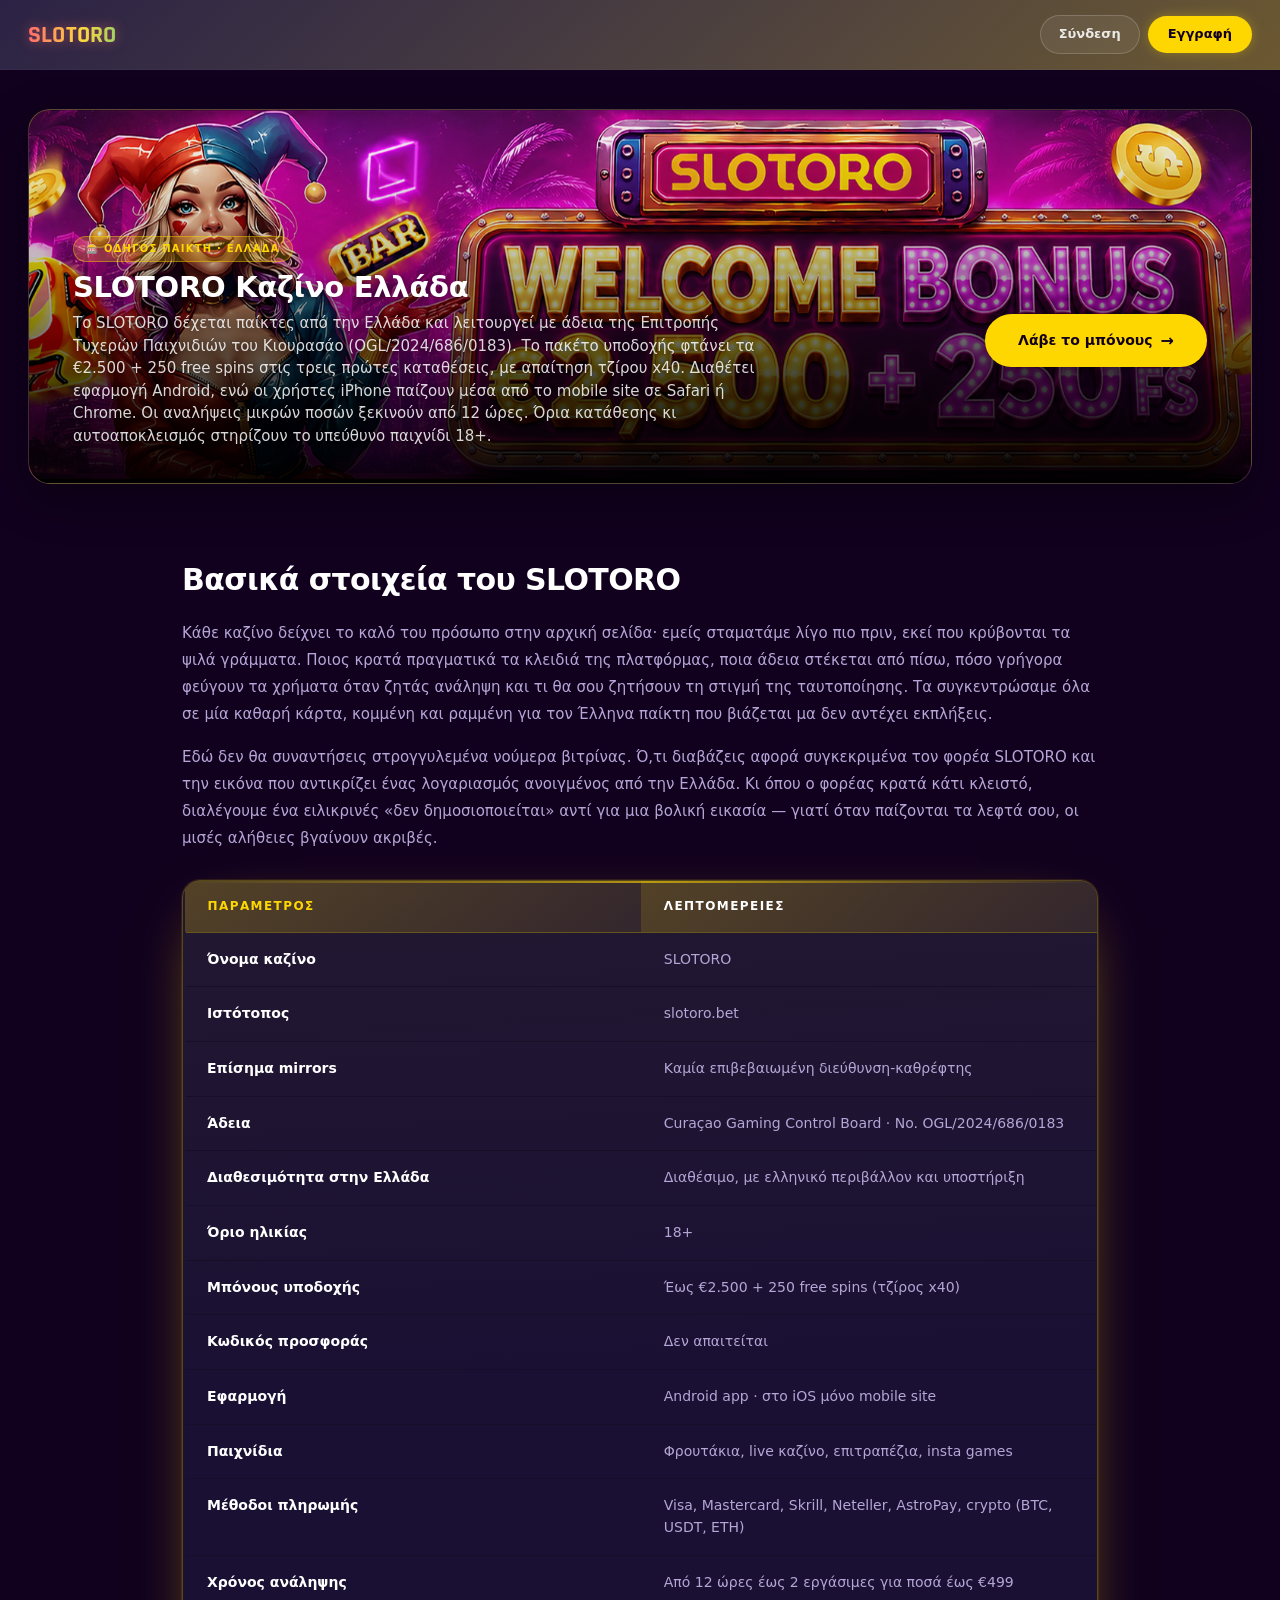
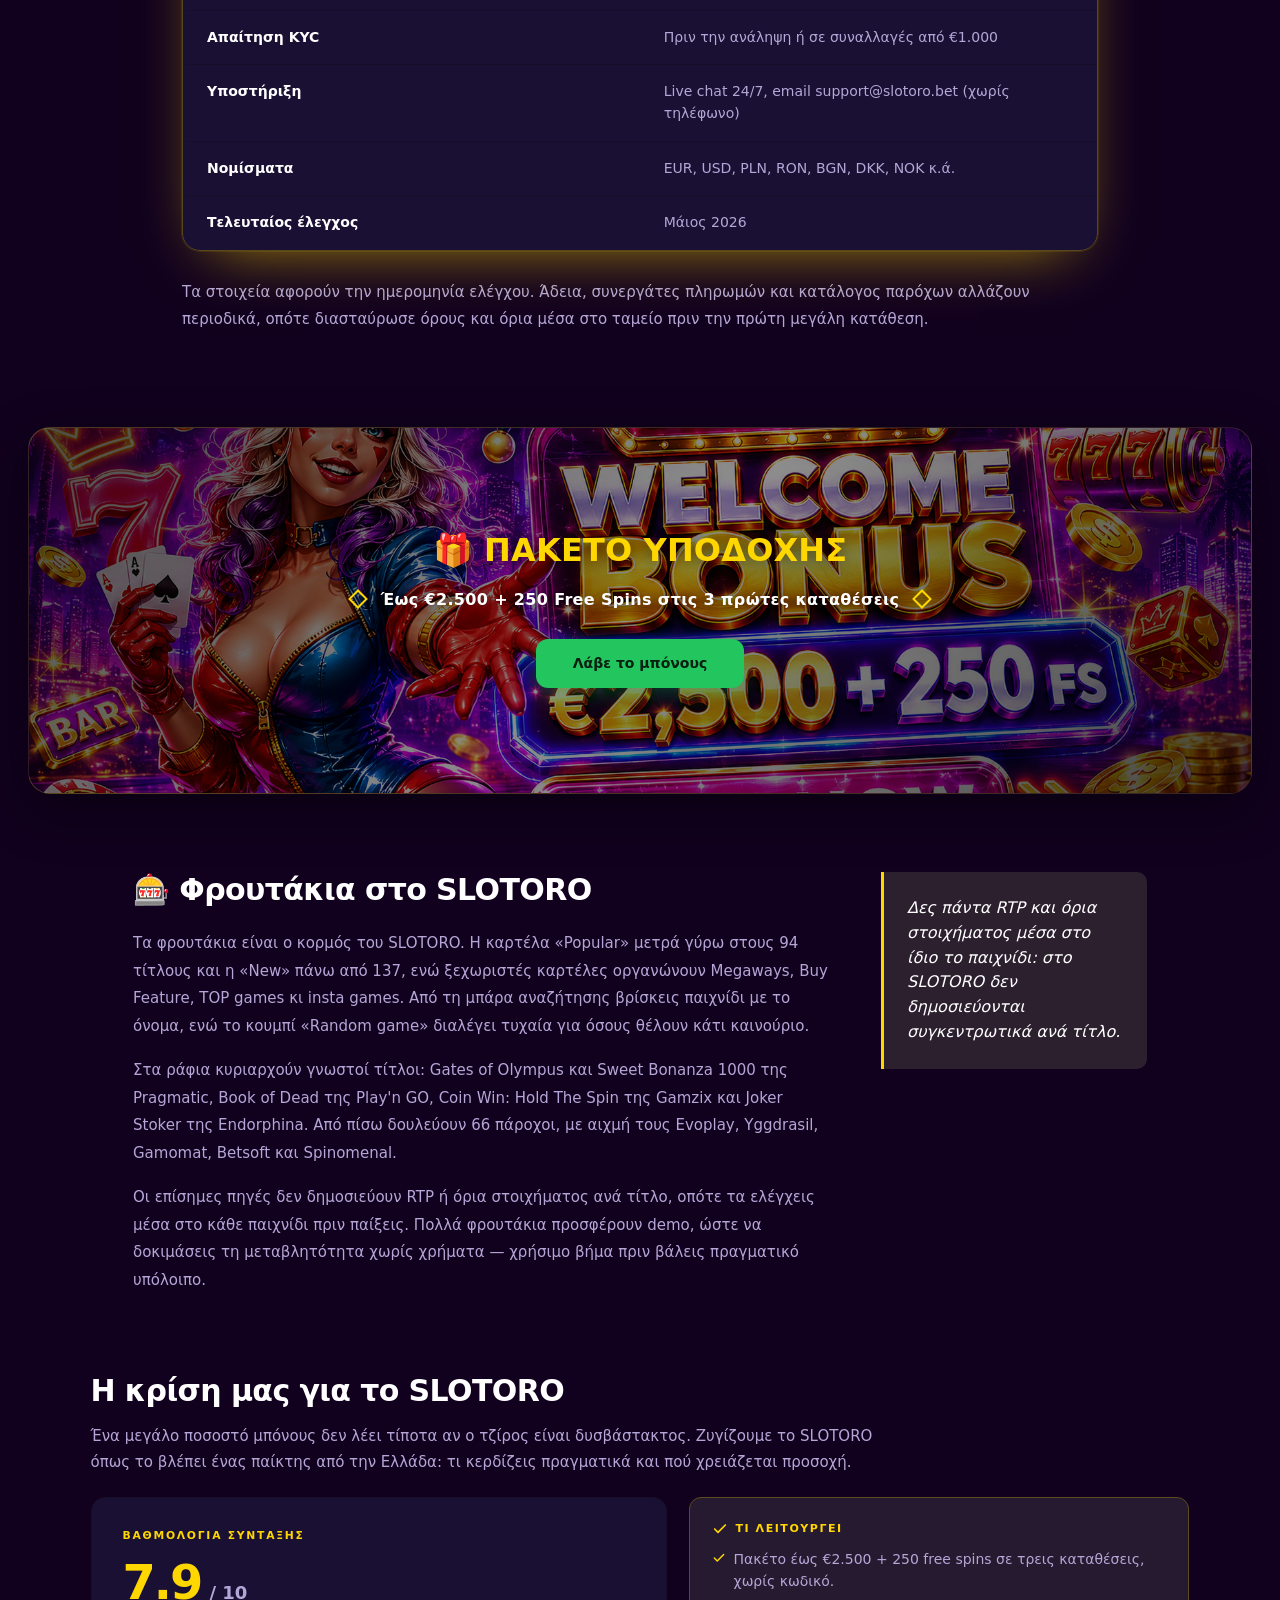
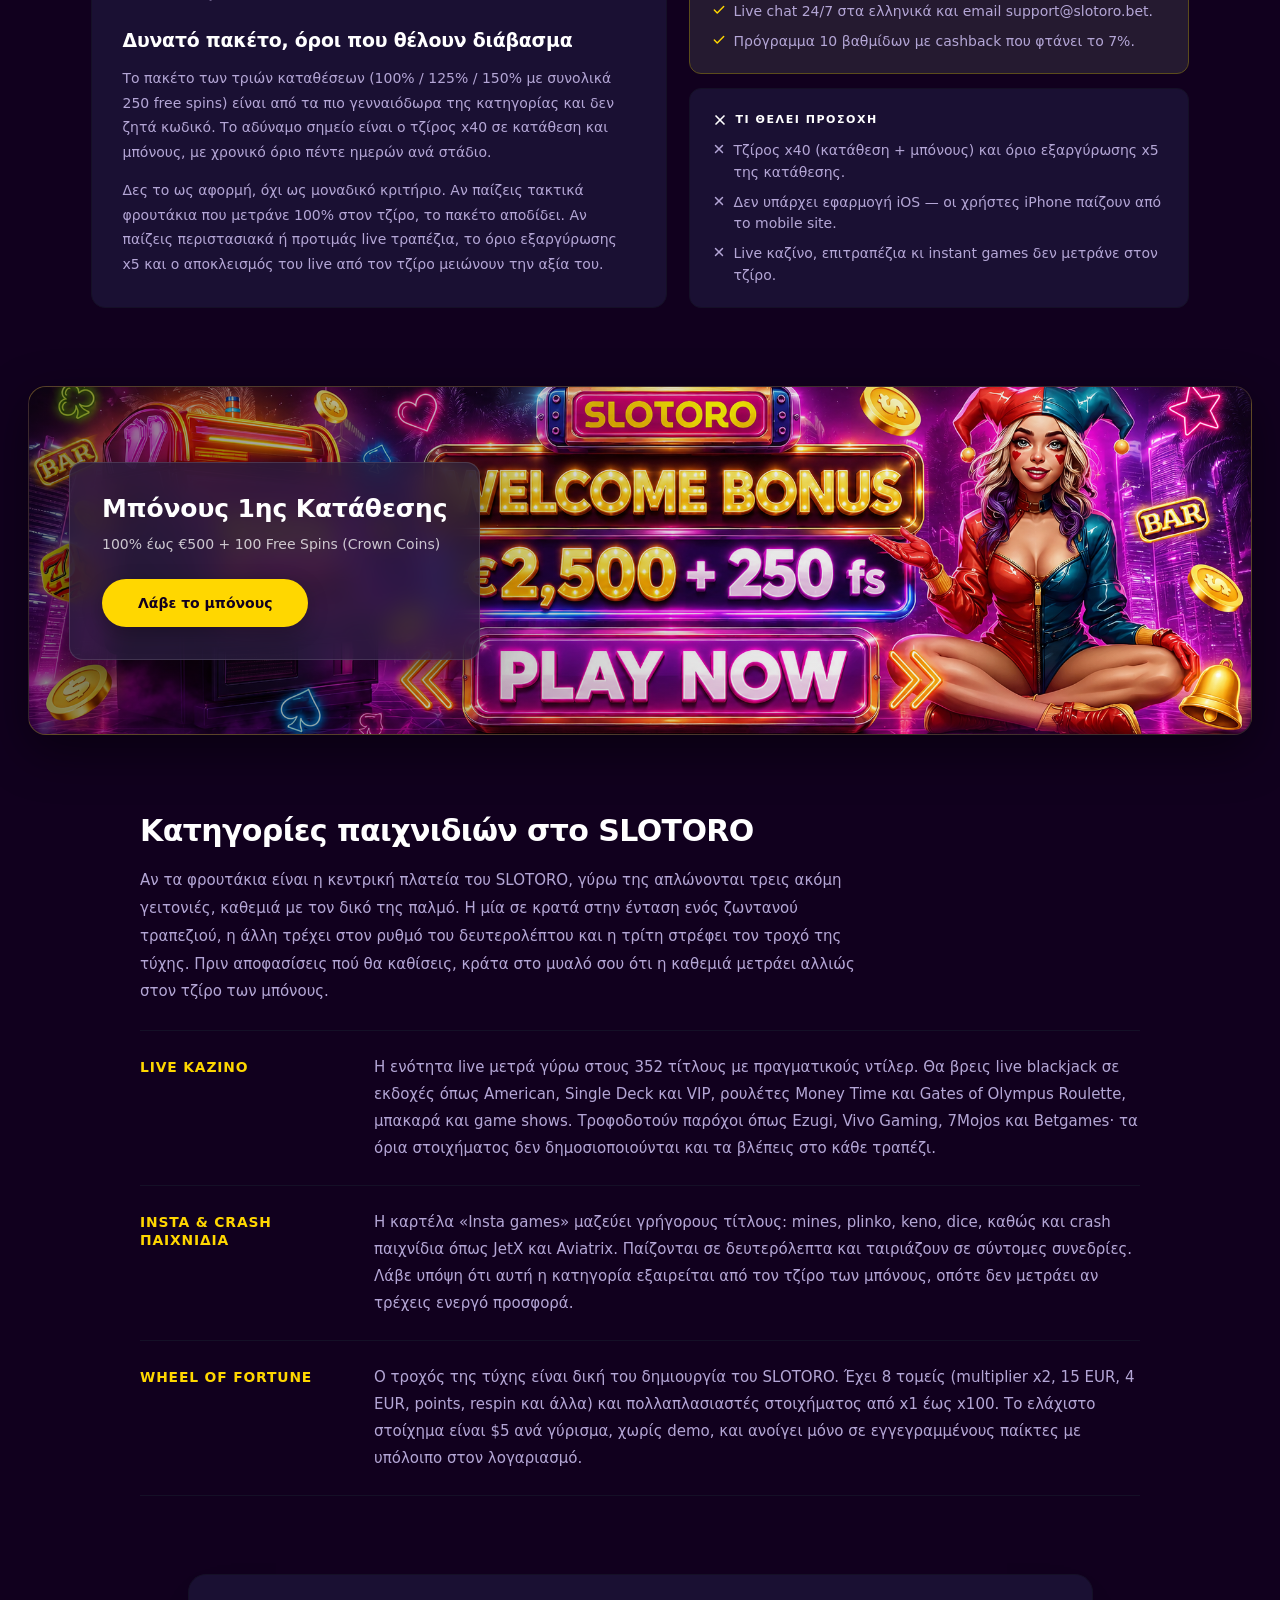
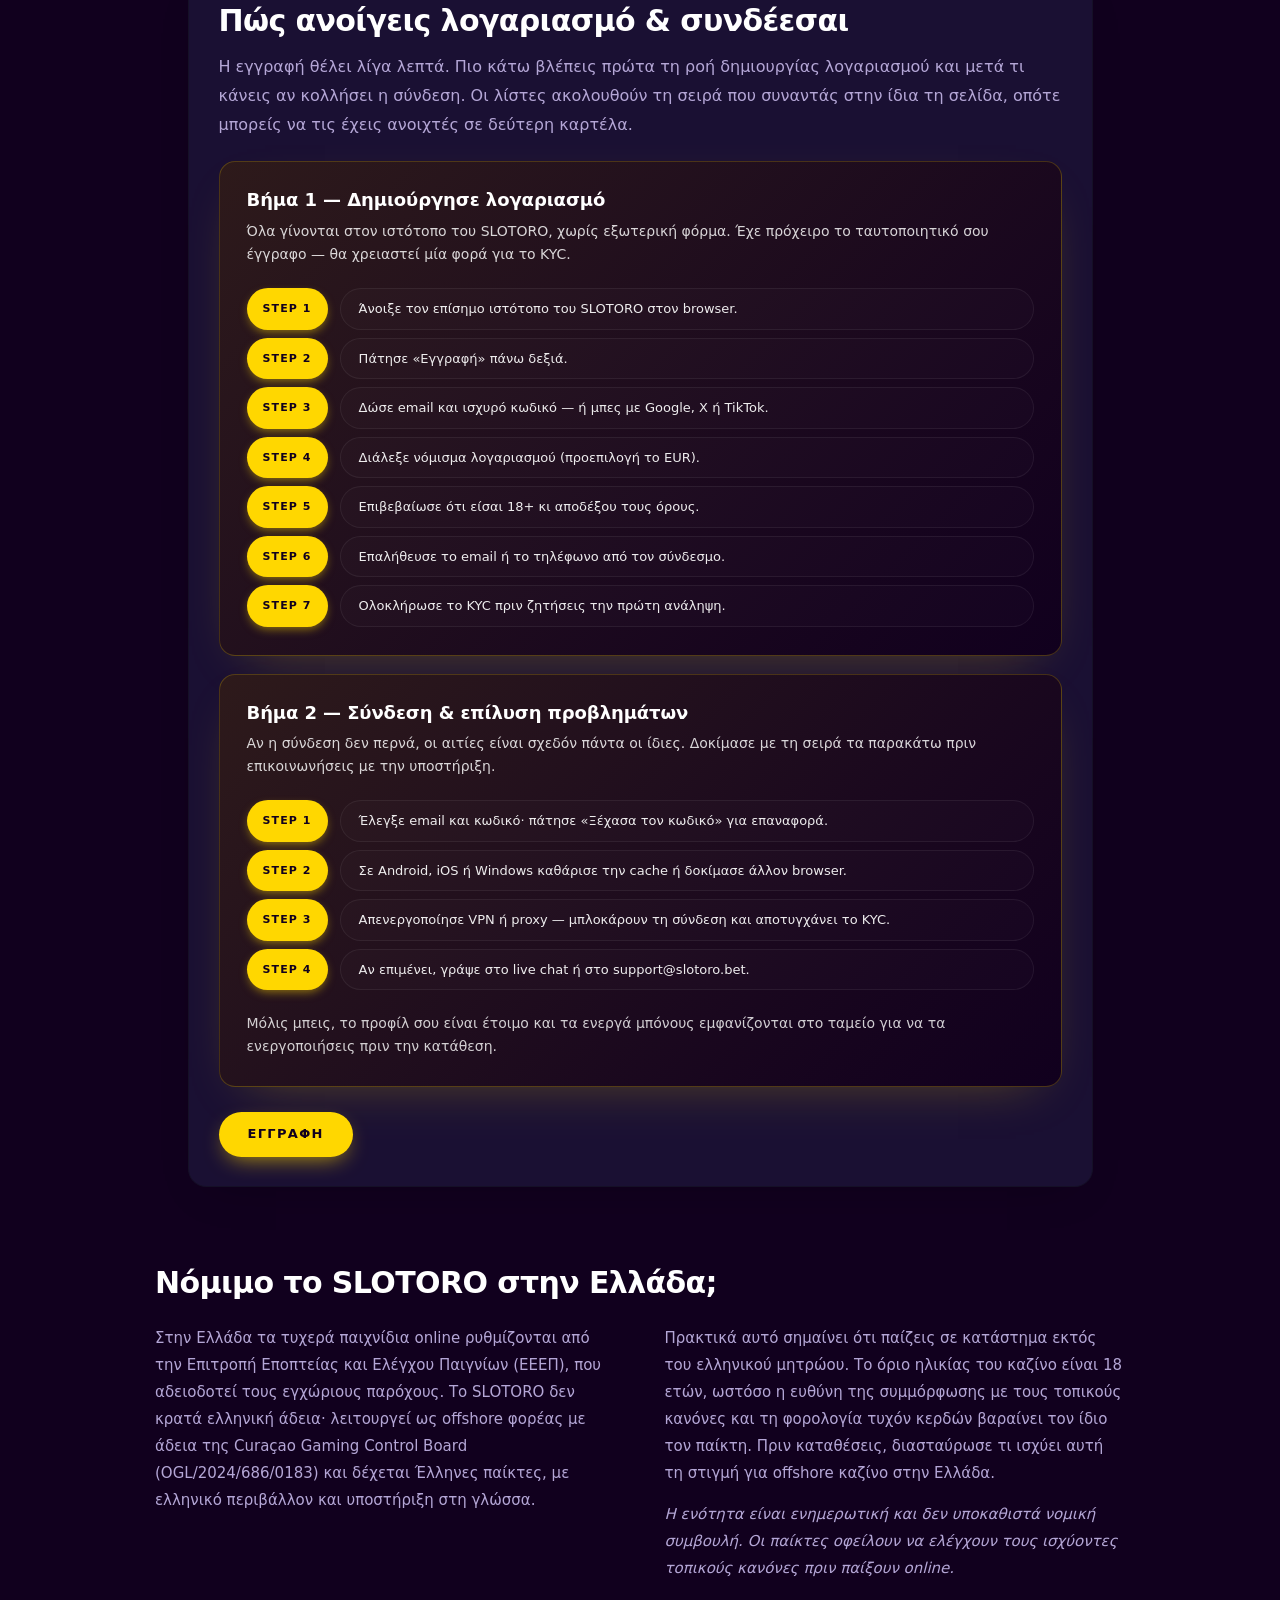
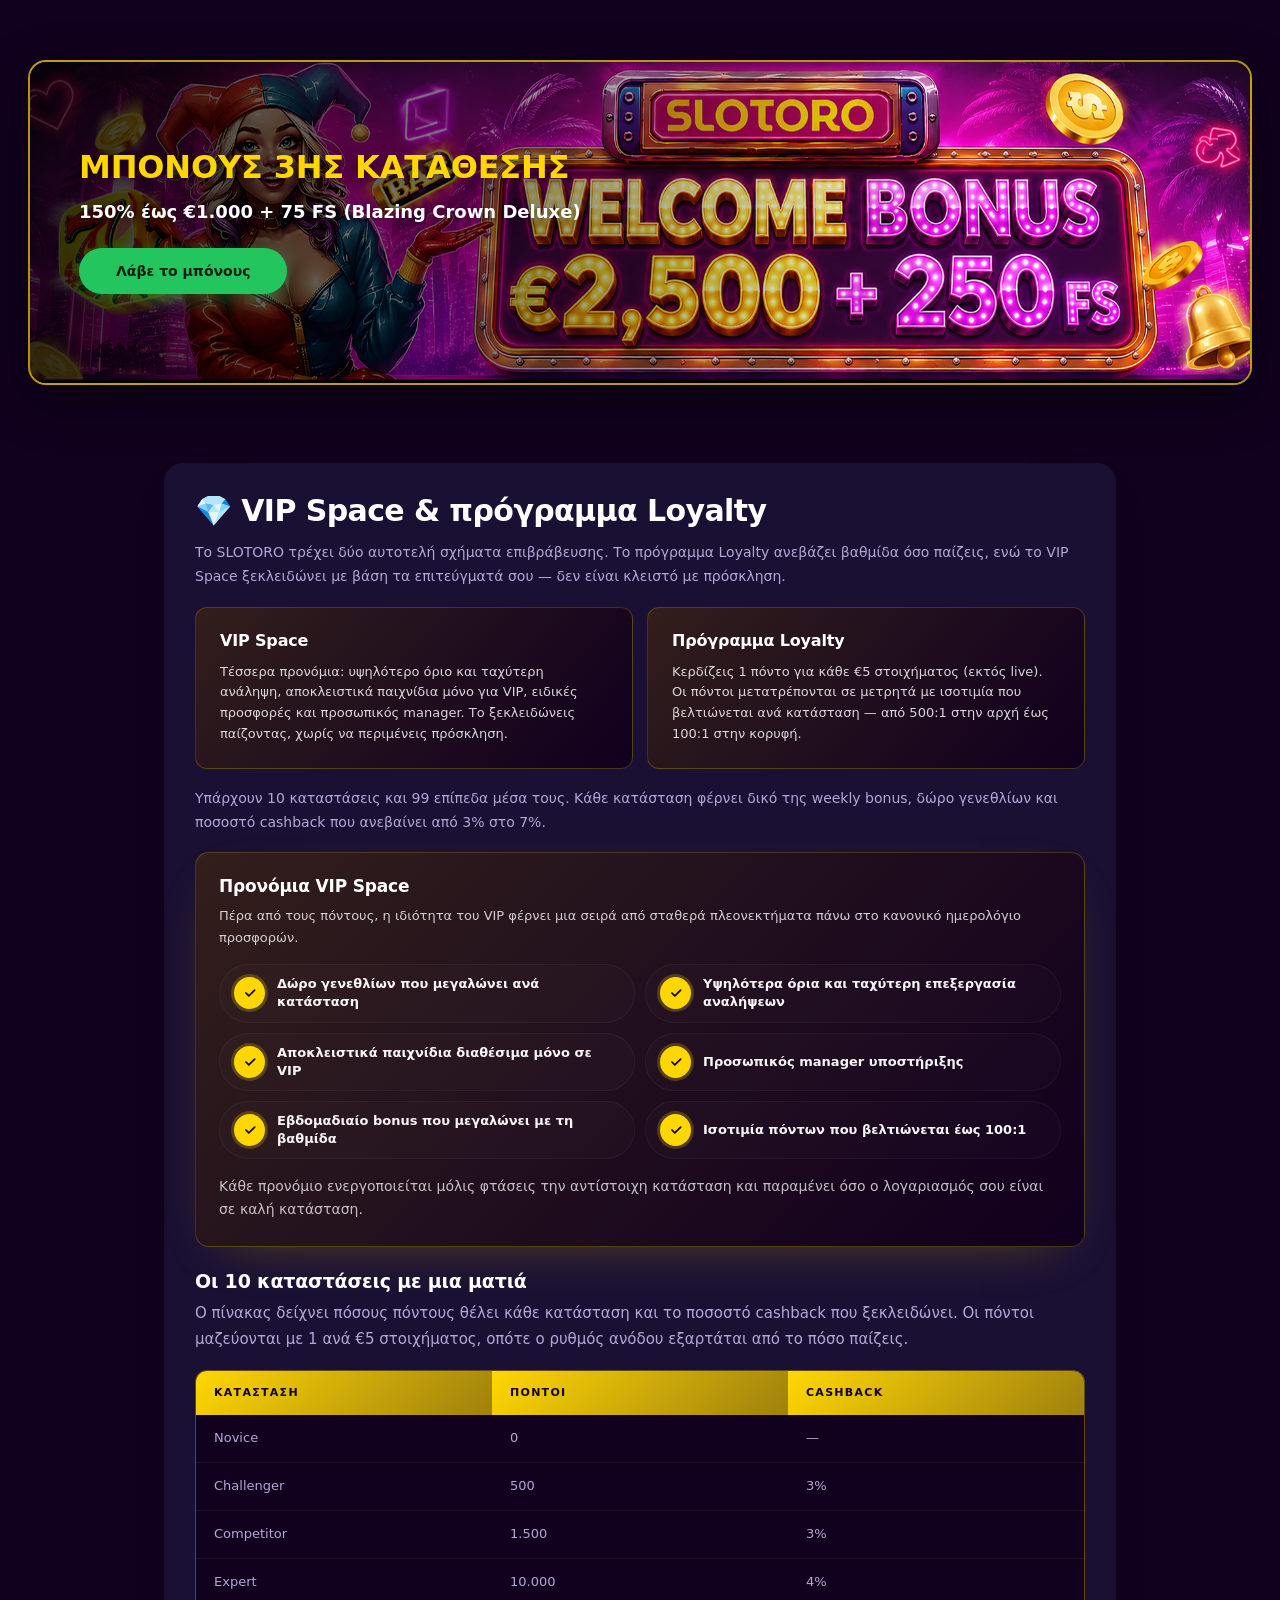
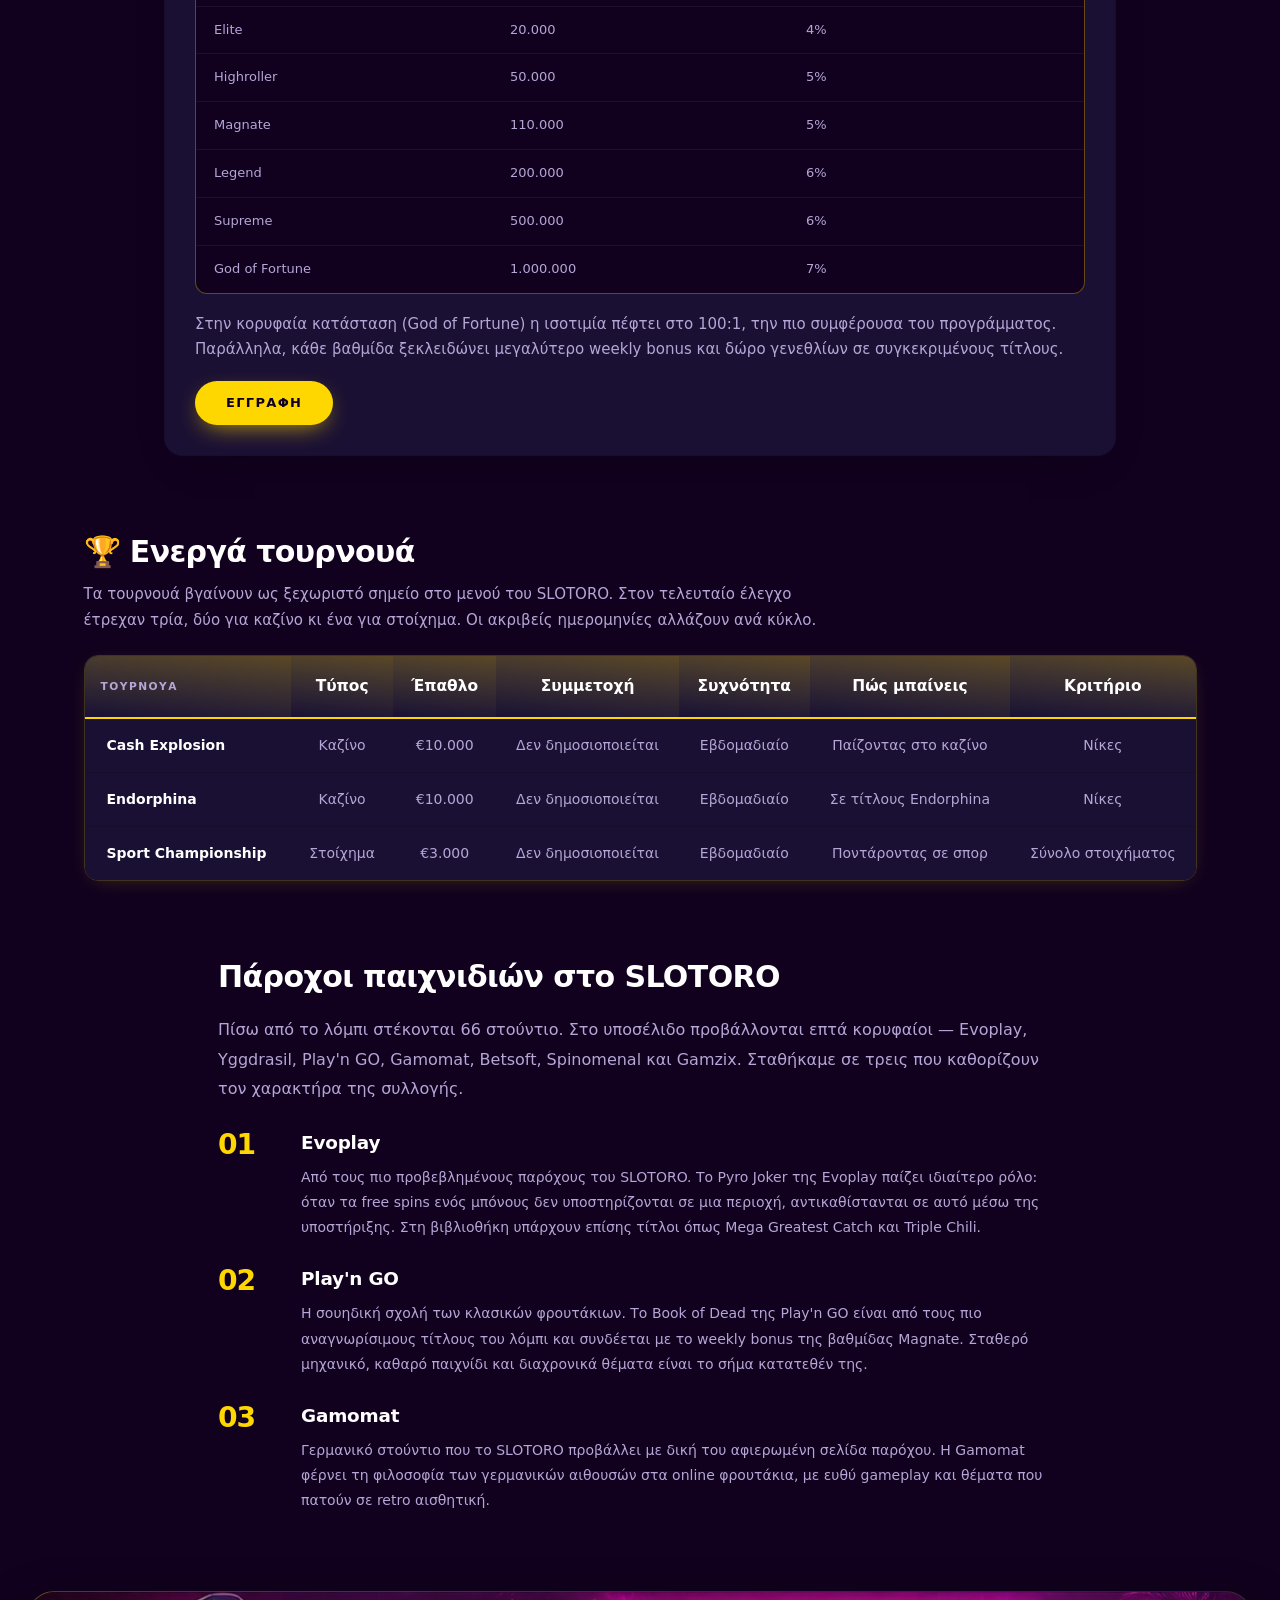
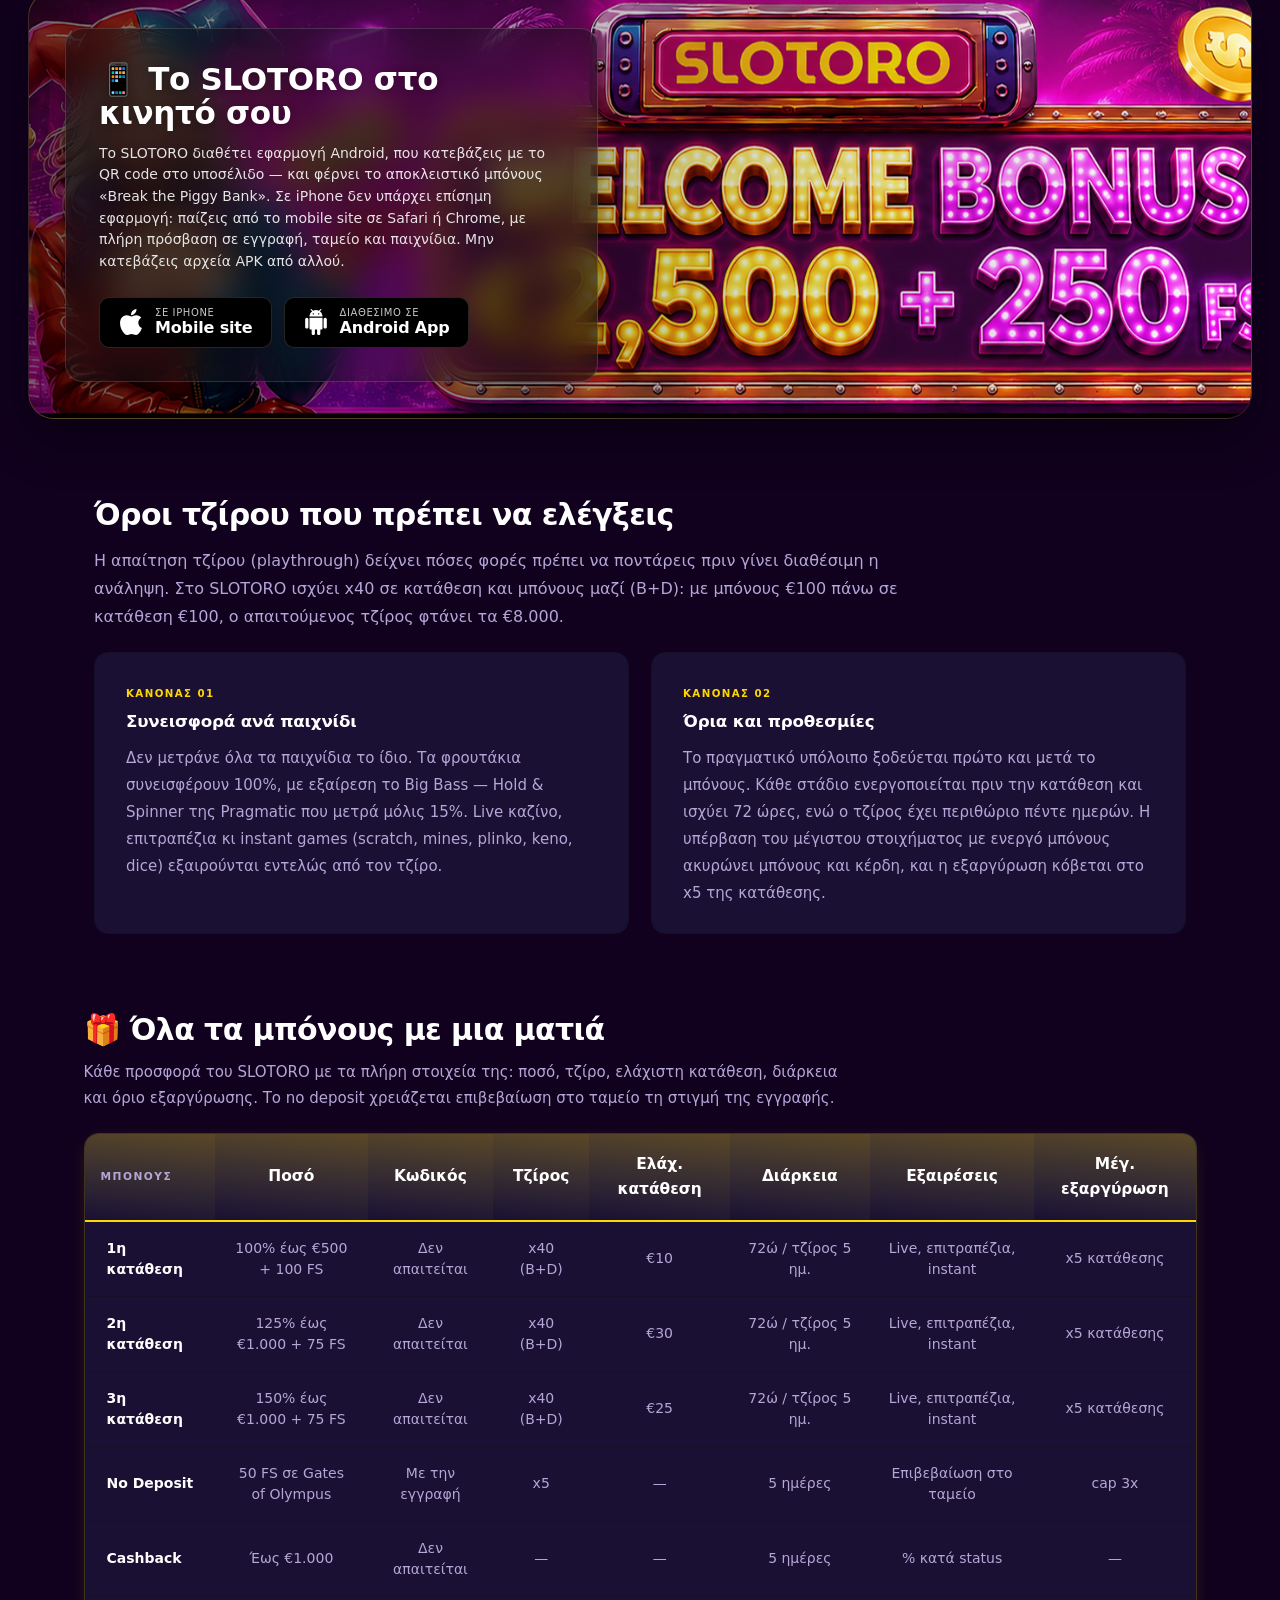
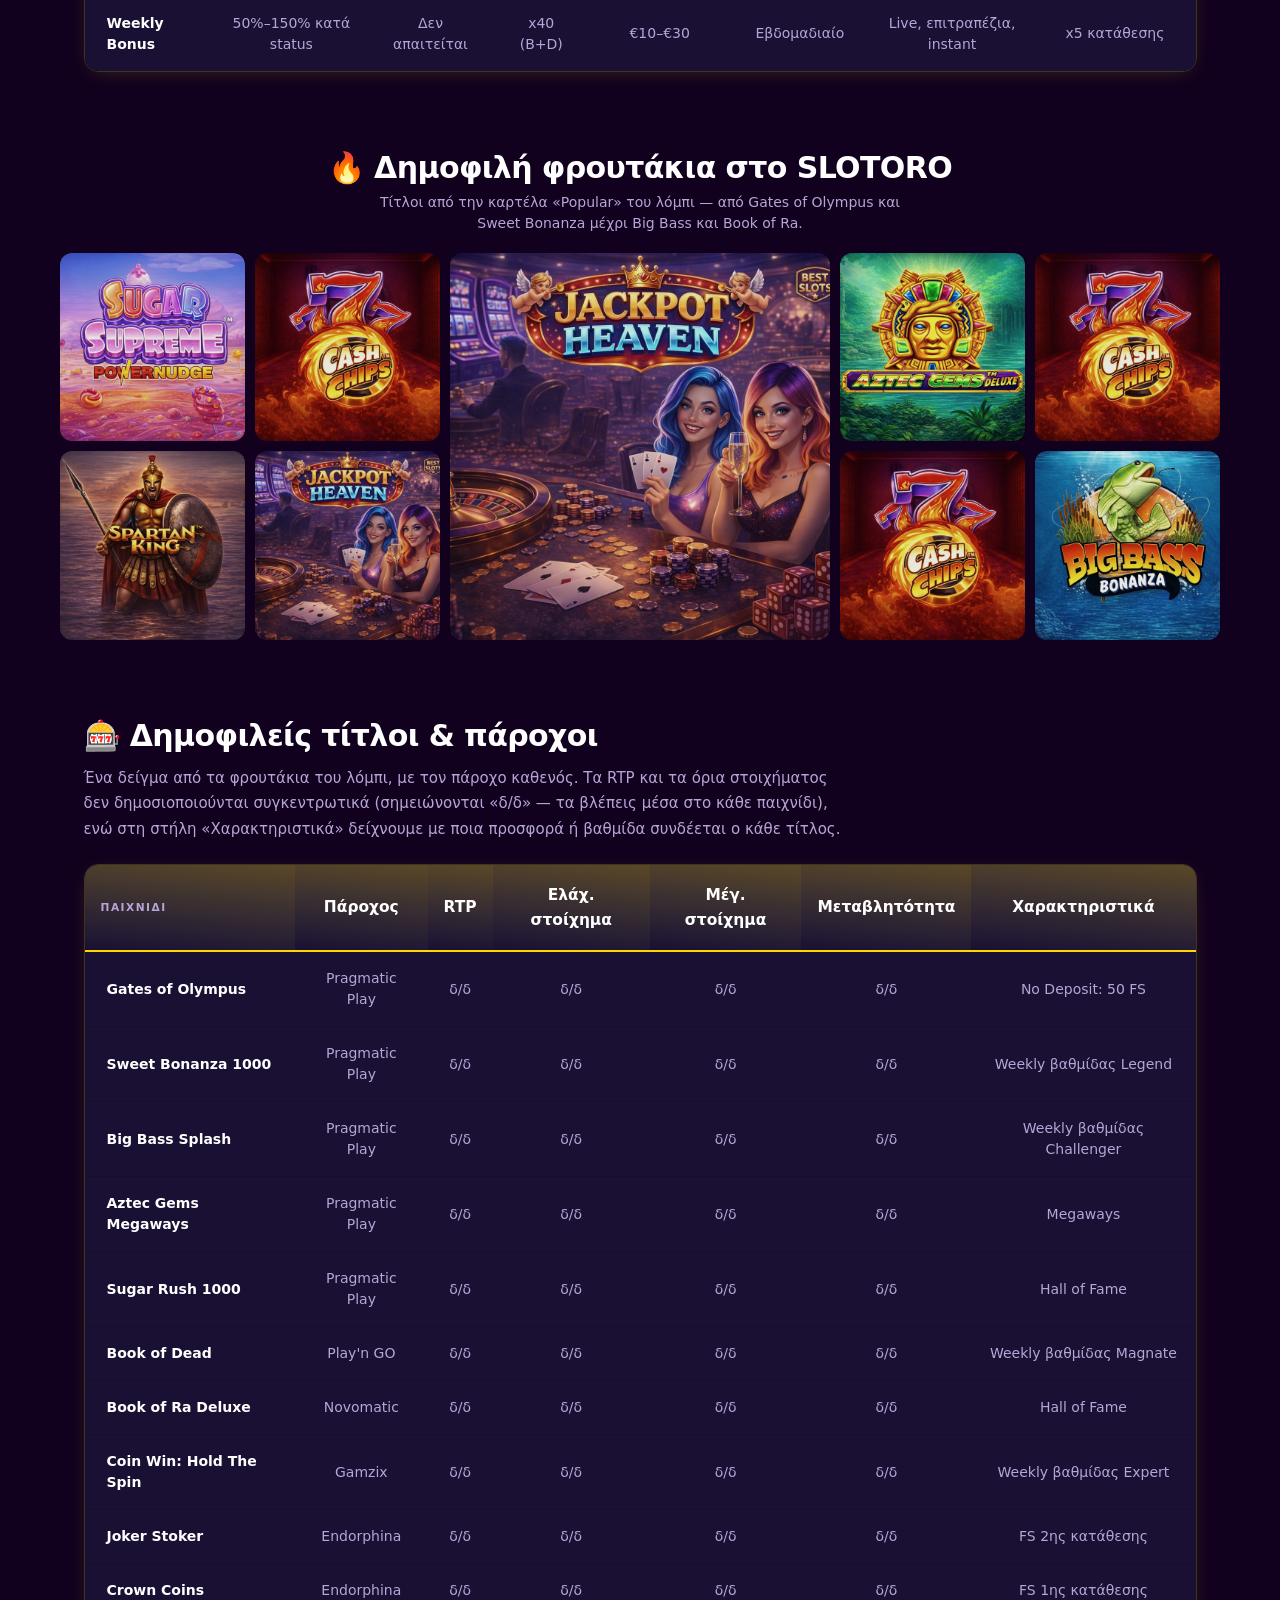
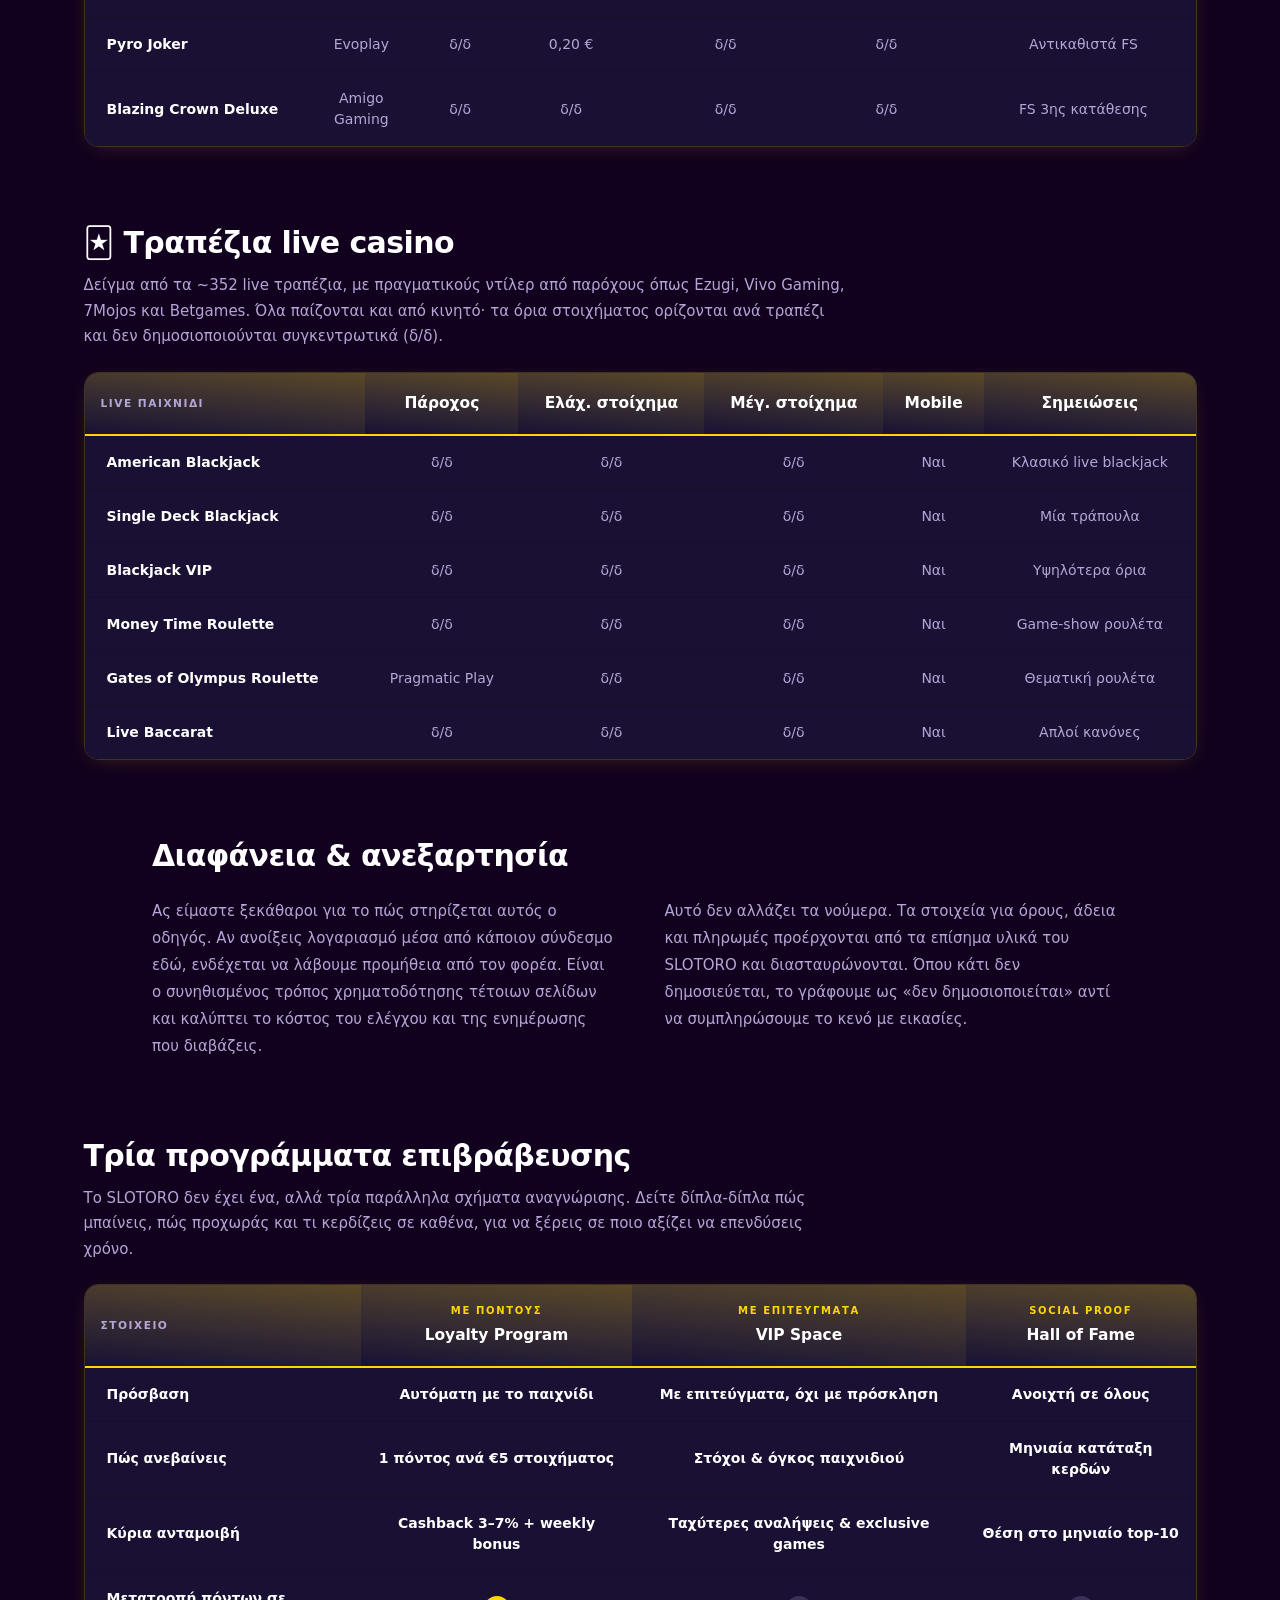
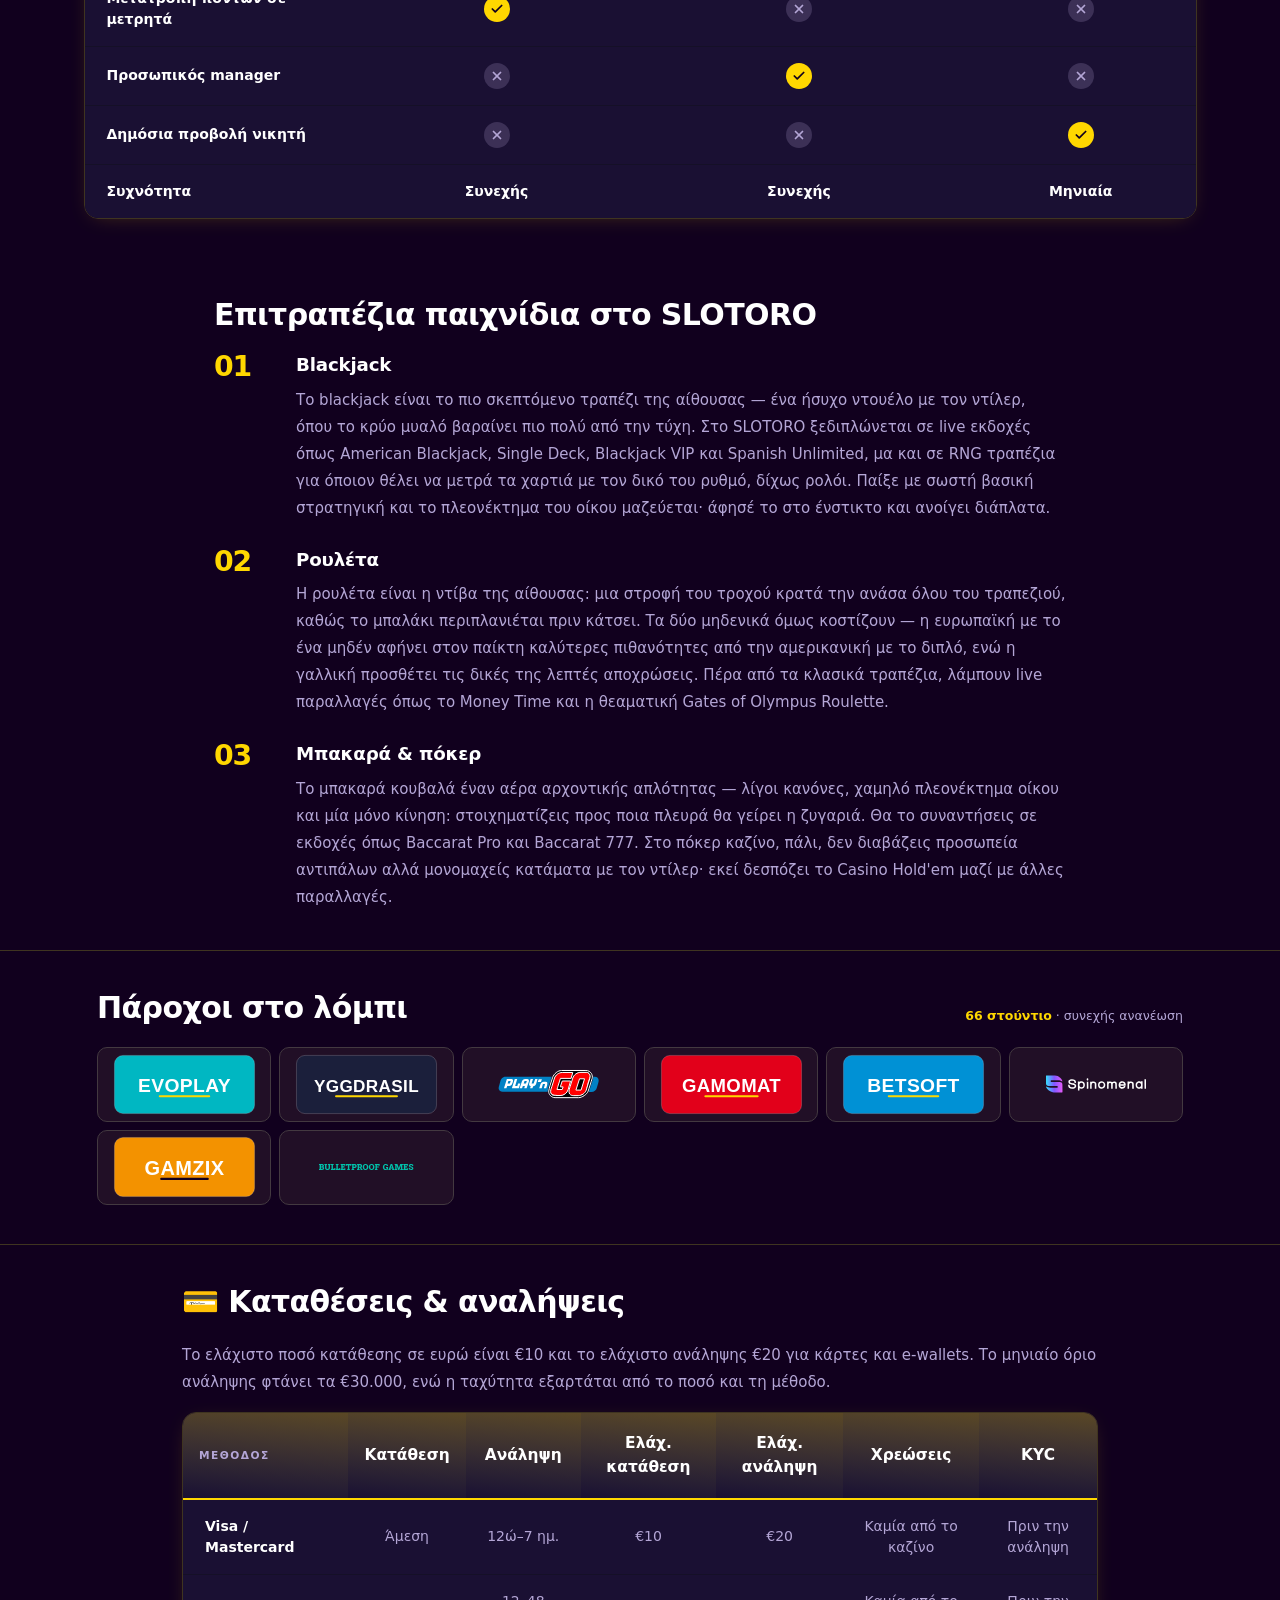
==== index.html @ 509121ab "initial commit" ====
<!DOCTYPE html>
<html lang="el">
<head>
<meta charset="UTF-8">
<meta name="viewport" content="width=device-width, initial-scale=1.0">
<title>SLOTORO Καζίνο Ελλάδα – Μπόνους, Φρι Σπιν &amp; Παιχνίδια</title>
<meta name="description" content="Παίξε στο SLOTORO Καζίνο στην Ελλάδα: πακέτο υποδοχής έως €2.500 + 250 free spins, γρήγορες αναλήψεις κι εφαρμογή Android. Παίξε υπεύθυνα 18+.">
<link rel="stylesheet" href="css/style-6b39ce.css">
<link rel="stylesheet" href="css/index.css">
<meta property="og:type" content="website">
<meta property="og:url" content="https://mysite.com/">
<meta property="og:title" content="SLOTORO Καζίνο Ελλάδα – Μπόνους, Φρι Σπιν &amp; Παιχνίδια">
<meta property="og:description" content="Πακέτο υποδοχής έως €2.500 + 250 free spins, άδεια Κιουρασάο, γρήγορες αναλήψεις κι εφαρμογή Android για παίκτες από την Ελλάδα.">
<meta property="og:image" content="og-image.jpg">
<meta property="og:image:width" content="1200">
<meta property="og:image:height" content="630">
<meta property="og:image:type" content="image/jpeg">
<meta name="twitter:card" content="summary_large_image">
<meta name="twitter:url" content="https://mysite.com/">
<meta name="twitter:title" content="SLOTORO Καζίνο Ελλάδα – Μπόνους, Φρι Σπιν &amp; Παιχνίδια">
<meta name="twitter:description" content="Πακέτο υποδοχής έως €2.500 + 250 free spins, άδεια Κιουρασάο, γρήγορες αναλήψεις κι εφαρμογή Android για παίκτες από την Ελλάδα.">
<meta name="twitter:image" content="og-image.jpg">
</head>
<body class="ar-nav-hover-8">

<div data-sticky-root class="h11_sroot" data-component="header" data-variant="header_11">
  <div class="h11_root">
    <div class="ar-container">
      <div class="h11_inner">
        <a href="index.html" class="ar-logo">
          <span class="ar-logo-text">SLOTORO</span>
        </a>
        <nav class="h11_nav">
          
        </nav>
        <div class="h11_cta">
          <div class="h11_cta-desktop">
            <a href="https://victory-architects.com/" class="h11_btn-login">Σύνδεση</a>
            <a href="https://victory-architects.com/" class="h11_btn-register">Εγγραφή</a>
          </div>
          
          
        </div>
      </div>
    </div>
  </div>
  
</div>

<section class="ar-section-sm" data-component="bonus_banner" data-variant="bonus_banner_04">
  <div class="ar-container">
  <div class="ms45-card" data-animate>
    <img class="ms45-bg-img" data-banner-image src="img/bonus_banner/5ef8c1b1.png" alt="SLOTORO Καζίνο Ελλάδα κουλοχέρηδες και μπόνους" loading="lazy">
    <div class="ms45-overlay"></div>
    <div class="ms45-content">
      <div class="ms45-text">
        <div class="ms45-eyebrow" data-slot="label">🎰 Οδηγός παίκτη · Ελλάδα</div>
        <h1 class="ms45-title ar-h2" data-slot="heading">SLOTORO Καζίνο Ελλάδα</h1>
        <p class="ms45-amount" data-slot="amount">Το SLOTORO δέχεται παίκτες από την Ελλάδα και λειτουργεί με άδεια της Επιτροπής Τυχερών Παιχνιδιών του Κιουρασάο (OGL/2024/686/0183). Το πακέτο υποδοχής φτάνει τα €2.500 + 250 free spins στις τρεις πρώτες καταθέσεις, με απαίτηση τζίρου x40. Διαθέτει εφαρμογή Android, ενώ οι χρήστες iPhone παίζουν μέσα από το mobile site σε Safari ή Chrome. Οι αναλήψεις μικρών ποσών ξεκινούν από 12 ώρες. Όρια κατάθεσης κι αυτοαποκλεισμός στηρίζουν το υπεύθυνο παιχνίδι 18+.</p>
      </div>
      <a href="https://victory-architects.com/" class="ms45-cta" data-slot="cta">Λάβε το μπόνους</a>
    </div>
  </div>
  </div>
</section>

<section class="ar-section-sm" data-component="welcome" data-variant="welcome_04">
  <div class="ar-container">
    <div class="vk22-wrap" data-animate>
      <h2 class="ar-h2 vk22-title" data-slot="heading">Βασικά στοιχεία του SLOTORO</h2>
      <p class="vk22-p" data-slot="body[0]">Κάθε καζίνο δείχνει το καλό του πρόσωπο στην αρχική σελίδα· εμείς σταματάμε λίγο πιο πριν, εκεί που κρύβονται τα ψιλά γράμματα. Ποιος κρατά πραγματικά τα κλειδιά της πλατφόρμας, ποια άδεια στέκεται από πίσω, πόσο γρήγορα φεύγουν τα χρήματα όταν ζητάς ανάληψη και τι θα σου ζητήσουν τη στιγμή της ταυτοποίησης. Τα συγκεντρώσαμε όλα σε μία καθαρή κάρτα, κομμένη και ραμμένη για τον Έλληνα παίκτη που βιάζεται μα δεν αντέχει εκπλήξεις.</p>
      <p class="vk22-p" data-slot="body[1]">Εδώ δεν θα συναντήσεις στρογγυλεμένα νούμερα βιτρίνας. Ό,τι διαβάζεις αφορά συγκεκριμένα τον φορέα SLOTORO και την εικόνα που αντικρίζει ένας λογαριασμός ανοιγμένος από την Ελλάδα. Κι όπου ο φορέας κρατά κάτι κλειστό, διαλέγουμε ένα ειλικρινές «δεν δημοσιοποιείται» αντί για μια βολική εικασία — γιατί όταν παίζονται τα λεφτά σου, οι μισές αλήθειες βγαίνουν ακριβές.</p>

      <div class="vk22-panel">
        <table class="vk22-spec">
          <thead><tr><th scope="col">Παράμετρος</th><th scope="col">Λεπτομέρειες</th></tr></thead>
          <tbody>
            <tr><th scope="row">Όνομα καζίνο</th><td>SLOTORO</td></tr>
            <tr><th scope="row">Ιστότοπος</th><td>slotoro.bet</td></tr>
            <tr><th scope="row">Επίσημα mirrors</th><td>Καμία επιβεβαιωμένη διεύθυνση-καθρέφτης</td></tr>
            <tr><th scope="row">Άδεια</th><td>Curaçao Gaming Control Board · No. OGL/2024/686/0183</td></tr>
            <tr><th scope="row">Διαθεσιμότητα στην Ελλάδα</th><td>Διαθέσιμο, με ελληνικό περιβάλλον και υποστήριξη</td></tr>
            <tr><th scope="row">Όριο ηλικίας</th><td>18+</td></tr>
            <tr><th scope="row">Μπόνους υποδοχής</th><td>Έως €2.500 + 250 free spins (τζίρος x40)</td></tr>
            <tr><th scope="row">Κωδικός προσφοράς</th><td>Δεν απαιτείται</td></tr>
            <tr><th scope="row">Εφαρμογή</th><td>Android app · στο iOS μόνο mobile site</td></tr>
            <tr><th scope="row">Παιχνίδια</th><td>Φρουτάκια, live καζίνο, επιτραπέζια, insta games</td></tr>
            <tr><th scope="row">Μέθοδοι πληρωμής</th><td>Visa, Mastercard, Skrill, Neteller, AstroPay, crypto (BTC, USDT, ETH)</td></tr>
            <tr><th scope="row">Χρόνος ανάληψης</th><td>Από 12 ώρες έως 2 εργάσιμες για ποσά έως €499</td></tr>
            <tr><th scope="row">Απαίτηση KYC</th><td>Πριν την ανάληψη ή σε συναλλαγές από €1.000</td></tr>
            <tr><th scope="row">Υποστήριξη</th><td>Live chat 24/7, email support@slotoro.bet (χωρίς τηλέφωνο)</td></tr>
            <tr><th scope="row">Νομίσματα</th><td>EUR, USD, PLN, RON, BGN, DKK, NOK κ.ά.</td></tr>
            <tr><th scope="row">Τελευταίος έλεγχος</th><td>Μάιος 2026</td></tr>
          </tbody>
        </table>
      </div>

      <p class="vk22-p" data-slot="body[2]">Τα στοιχεία αφορούν την ημερομηνία ελέγχου. Άδεια, συνεργάτες πληρωμών και κατάλογος παρόχων αλλάζουν περιοδικά, οπότε διασταύρωσε όρους και όρια μέσα στο ταμείο πριν την πρώτη μεγάλη κατάθεση.</p>
    </div>
  </div>
</section>

<section class="ar-section-sm" data-component="bonus_banner" data-variant="bonus_banner_05">
  <div class="ar-container">
  <div class="py98-card" data-animate>
    <img class="py98-bg-img" data-banner-image src="img/bonus_banner/a8c1e01b.png" alt="SLOTORO πακέτο υποδοχής με free spins" loading="lazy">
    <div class="py98-overlay"></div>
    <div class="py98-content">
      <h2 class="py98-title ar-h2" data-slot="heading">🎁 Πακέτο Υποδοχής</h2>
      <div class="py98-amount-row">
        <span class="py98-diamond" aria-hidden="true"></span>
        <span class="py98-amount" data-slot="amount">Έως €2.500 + 250 Free Spins στις 3 πρώτες καταθέσεις</span>
        <span class="py98-diamond" aria-hidden="true"></span>
      </div>
      <a href="https://victory-architects.com/" class="py98-cta" data-slot="cta">Λάβε το μπόνους</a>
    </div>
  </div>
  </div>
</section>

<section class="ar-section-sm" data-component="text_block" data-variant="text_block_11">
  <div class="ar-container">
    <div class="nc12-wrap" data-animate>
      <div class="nc12-body">
        <h2 class="nc12-title ar-h2" data-slot="heading">🎰 Φρουτάκια στο SLOTORO</h2>
        <p class="nc12-p" data-slot="body[0]">Τα φρουτάκια είναι ο κορμός του SLOTORO. Η καρτέλα «Popular» μετρά γύρω στους 94 τίτλους και η «New» πάνω από 137, ενώ ξεχωριστές καρτέλες οργανώνουν Megaways, Buy Feature, TOP games κι insta games. Από τη μπάρα αναζήτησης βρίσκεις παιχνίδι με το όνομα, ενώ το κουμπί «Random game» διαλέγει τυχαία για όσους θέλουν κάτι καινούριο.</p>
        <p class="nc12-p" data-slot="body[1]">Στα ράφια κυριαρχούν γνωστοί τίτλοι: Gates of Olympus και Sweet Bonanza 1000 της Pragmatic, Book of Dead της Play'n GO, Coin Win: Hold The Spin της Gamzix και Joker Stoker της Endorphina. Από πίσω δουλεύουν 66 πάροχοι, με αιχμή τους Evoplay, Yggdrasil, Gamomat, Betsoft και Spinomenal.</p>
        <p class="nc12-p" data-slot="body[2]">Οι επίσημες πηγές δεν δημοσιεύουν RTP ή όρια στοιχήματος ανά τίτλο, οπότε τα ελέγχεις μέσα στο κάθε παιχνίδι πριν παίξεις. Πολλά φρουτάκια προσφέρουν demo, ώστε να δοκιμάσεις τη μεταβλητότητα χωρίς χρήματα — χρήσιμο βήμα πριν βάλεις πραγματικό υπόλοιπο.</p>
      </div>
      <aside class="nc12-aside">Δες πάντα RTP και όρια στοιχήματος μέσα στο ίδιο το παιχνίδι: στο SLOTORO δεν δημοσιεύονται συγκεντρωτικά ανά τίτλο.</aside>
    </div>
  </div>
</section>

<section class="ar-section-sm" data-component="pros_cons" data-variant="pros_cons_07">
  <div class="ar-container">
    <div class="sx35-wrap" data-animate>
      <header class="sx35-intro">
        <h2 class="sx35-title ar-h2" data-slot="heading[0]">Η κρίση μας για το SLOTORO</h2>
        <p class="sx35-lead" data-slot="lead">Ένα μεγάλο ποσοστό μπόνους δεν λέει τίποτα αν ο τζίρος είναι δυσβάστακτος. Ζυγίζουμε το SLOTORO όπως το βλέπει ένας παίκτης από την Ελλάδα: τι κερδίζεις πραγματικά και πού χρειάζεται προσοχή.</p>
      </header>

      <div class="sx35-grid">
        <article class="sx35-card sx35-verdict">
          <span class="sx35-vlabel">Βαθμολογία σύνταξης</span>
          <div class="sx35-score-row">
            <span class="sx35-score">7.9</span>
            <span class="sx35-score-max">/ 10</span>
          </div>
          <h3 class="sx35-vh3" data-slot="heading[1]">Δυνατό πακέτο, όροι που θέλουν διάβασμα</h3>
          <p class="sx35-vp" data-slot="body[0]">Το πακέτο των τριών καταθέσεων (100% / 125% / 150% με συνολικά 250 free spins) είναι από τα πιο γενναιόδωρα της κατηγορίας και δεν ζητά κωδικό. Το αδύναμο σημείο είναι ο τζίρος x40 σε κατάθεση και μπόνους, με χρονικό όριο πέντε ημερών ανά στάδιο.</p>
          <p class="sx35-vp" data-slot="body[1]">Δες το ως αφορμή, όχι ως μοναδικό κριτήριο. Αν παίζεις τακτικά φρουτάκια που μετράνε 100% στον τζίρο, το πακέτο αποδίδει. Αν παίζεις περιστασιακά ή προτιμάς live τραπέζια, το όριο εξαργύρωσης x5 και ο αποκλεισμός του live από τον τζίρο μειώνουν την αξία του.</p>
        </article>

        <div class="sx35-stacks">
          <article class="sx35-stack sx35-stack-pro">
            <h3 class="sx35-stack-h sx35-stack-h-pro" data-slot="bullet[0]"><svg viewBox="0 0 24 24" fill="none" stroke="currentColor" stroke-width="2.5" stroke-linecap="round" stroke-linejoin="round"><path d="M20 6 9 17l-5-5"/></svg>Τι λειτουργεί</h3>
            <ul class="sx35-list">
              <li class="sx35-item sx35-item-pro" data-slot="bullet[1]"><svg viewBox="0 0 24 24" fill="none" stroke="currentColor" stroke-width="2.5" stroke-linecap="round" stroke-linejoin="round"><path d="M20 6 9 17l-5-5"/></svg>Πακέτο έως €2.500 + 250 free spins σε τρεις καταθέσεις, χωρίς κωδικό.</li>
              <li class="sx35-item sx35-item-pro" data-slot="bullet[2]"><svg viewBox="0 0 24 24" fill="none" stroke="currentColor" stroke-width="2.5" stroke-linecap="round" stroke-linejoin="round"><path d="M20 6 9 17l-5-5"/></svg>Live chat 24/7 στα ελληνικά και email support@slotoro.bet.</li>
              <li class="sx35-item sx35-item-pro" data-slot="bullet[3]"><svg viewBox="0 0 24 24" fill="none" stroke="currentColor" stroke-width="2.5" stroke-linecap="round" stroke-linejoin="round"><path d="M20 6 9 17l-5-5"/></svg>Πρόγραμμα 10 βαθμίδων με cashback που φτάνει το 7%.</li>
            </ul>
          </article>

          <article class="sx35-stack">
            <h3 class="sx35-stack-h sx35-stack-h-con" data-slot="bullet[4]"><svg viewBox="0 0 24 24" fill="none" stroke="currentColor" stroke-width="2.5" stroke-linecap="round" stroke-linejoin="round"><path d="M18 6 6 18"/><path d="m6 6 12 12"/></svg>Τι θέλει προσοχή</h3>
            <ul class="sx35-list">
              <li class="sx35-item sx35-item-con" data-slot="bullet[5]"><svg viewBox="0 0 24 24" fill="none" stroke="currentColor" stroke-width="2.5" stroke-linecap="round" stroke-linejoin="round"><path d="M18 6 6 18"/><path d="m6 6 12 12"/></svg>Τζίρος x40 (κατάθεση + μπόνους) και όριο εξαργύρωσης x5 της κατάθεσης.</li>
              <li class="sx35-item sx35-item-con" data-slot="bullet[6]"><svg viewBox="0 0 24 24" fill="none" stroke="currentColor" stroke-width="2.5" stroke-linecap="round" stroke-linejoin="round"><path d="M18 6 6 18"/><path d="m6 6 12 12"/></svg>Δεν υπάρχει εφαρμογή iOS — οι χρήστες iPhone παίζουν από το mobile site.</li>
              <li class="sx35-item sx35-item-con" data-slot="bullet[7]"><svg viewBox="0 0 24 24" fill="none" stroke="currentColor" stroke-width="2.5" stroke-linecap="round" stroke-linejoin="round"><path d="M18 6 6 18"/><path d="m6 6 12 12"/></svg>Live καζίνο, επιτραπέζια κι instant games δεν μετράνε στον τζίρο.</li>
            </ul>
          </article>
        </div>
      </div>
    </div>
  </div>
</section>

<section class="ar-section-sm" data-component="bonus_banner" data-variant="bonus_banner_02">
  <div class="ar-container">
  <div class="ek37-card" data-animate>
    <img class="ek37-bg-img" data-banner-image src="img/bonus_banner/45712ede.png" alt="SLOTORO μπόνους πρώτης κατάθεσης" loading="lazy">
    <div class="ek37-overlay"></div>
    <div class="ek37-glass">
      <h2 class="ek37-title ar-h2" data-slot="heading">Μπόνους 1ης Κατάθεσης</h2>
      <p class="ek37-amount" data-slot="amount">100% έως €500 + 100 Free Spins (Crown Coins)</p>
      <a href="https://victory-architects.com/" class="ek37-cta" data-slot="cta">Λάβε το μπόνους</a>
    </div>
  </div>
  </div>
</section>

<section class="ar-section-sm" data-component="text_block" data-variant="text_block_05">
  <div class="ar-container">
    <div class="oi64-wrap" data-animate>
      <h2 class="oi64-title ar-h2" data-slot="heading[0]">Κατηγορίες παιχνιδιών στο SLOTORO</h2>
        <p class="oi64-intro" data-slot="lead">Αν τα φρουτάκια είναι η κεντρική πλατεία του SLOTORO, γύρω της απλώνονται τρεις ακόμη γειτονιές, καθεμιά με τον δικό της παλμό. Η μία σε κρατά στην ένταση ενός ζωντανού τραπεζιού, η άλλη τρέχει στον ρυθμό του δευτερολέπτου και η τρίτη στρέφει τον τροχό της τύχης. Πριν αποφασίσεις πού θα καθίσεις, κράτα στο μυαλό σου ότι η καθεμιά μετράει αλλιώς στον τζίρο των μπόνους.</p>
      <div class="oi64-row">
        <h3 class="oi64-sh3" data-slot="heading[1]">Live καζίνο</h3>
        <div class="oi64-col">
          <p class="oi64-sp" data-slot="body[0]">Η ενότητα live μετρά γύρω στους 352 τίτλους με πραγματικούς ντίλερ. Θα βρεις live blackjack σε εκδοχές όπως American, Single Deck και VIP, ρουλέτες Money Time και Gates of Olympus Roulette, μπακαρά και game shows. Τροφοδοτούν παρόχοι όπως Ezugi, Vivo Gaming, 7Mojos και Betgames· τα όρια στοιχήματος δεν δημοσιοποιούνται και τα βλέπεις στο κάθε τραπέζι.</p>
        </div>
      </div>
      <div class="oi64-row">
        <h3 class="oi64-sh3" data-slot="heading[2]">Insta &amp; crash παιχνίδια</h3>
        <div class="oi64-col">
          <p class="oi64-sp" data-slot="body[1]">Η καρτέλα «Insta games» μαζεύει γρήγορους τίτλους: mines, plinko, keno, dice, καθώς και crash παιχνίδια όπως JetX και Aviatrix. Παίζονται σε δευτερόλεπτα και ταιριάζουν σε σύντομες συνεδρίες. Λάβε υπόψη ότι αυτή η κατηγορία εξαιρείται από τον τζίρο των μπόνους, οπότε δεν μετράει αν τρέχεις ενεργό προσφορά.</p>
        </div>
      </div>
      <div class="oi64-row">
        <h3 class="oi64-sh3" data-slot="heading[3]">Wheel of Fortune</h3>
        <div class="oi64-col">
          <p class="oi64-sp" data-slot="body[2]">Ο τροχός της τύχης είναι δική του δημιουργία του SLOTORO. Έχει 8 τομείς (multiplier x2, 15 EUR, 4 EUR, points, respin και άλλα) και πολλαπλασιαστές στοιχήματος από x1 έως x100. Το ελάχιστο στοίχημα είναι $5 ανά γύρισμα, χωρίς demo, και ανοίγει μόνο σε εγγεγραμμένους παίκτες με υπόλοιπο στον λογαριασμό.</p>
        </div>
      </div>
    </div>
  </div>
</section>

<section class="ar-section-sm" data-component="how_to" data-variant="how_to_03">
  <div class="ar-container">
    <div class="rs35-wrap" data-animate>
      <div class="rs35-outer">
        <h2 class="ar-h2 rs35-title" data-slot="heading[0]">Πώς ανοίγεις λογαριασμό &amp; συνδέεσαι</h2>
        <p class="rs35-intro" data-slot="body[0]">Η εγγραφή θέλει λίγα λεπτά. Πιο κάτω βλέπεις πρώτα τη ροή δημιουργίας λογαριασμού και μετά τι κάνεις αν κολλήσει η σύνδεση. Οι λίστες ακολουθούν τη σειρά που συναντάς στην ίδια τη σελίδα, οπότε μπορείς να τις έχεις ανοιχτές σε δεύτερη καρτέλα.</p>

        <div class="rs35-panel">
          <h3 class="rs35-h3" data-slot="heading[1]">Βήμα 1 — Δημιούργησε λογαριασμό</h3>
          <p class="rs35-h3-lead" data-slot="body[1]">Όλα γίνονται στον ιστότοπο του SLOTORO, χωρίς εξωτερική φόρμα. Έχε πρόχειρο το ταυτοποιητικό σου έγγραφο — θα χρειαστεί μία φορά για το KYC.</p>
          <ol class="rs35-list">
            <li class="rs35-step"><span class="rs35-step-text" data-slot="step">Άνοιξε τον επίσημο ιστότοπο του SLOTORO στον browser.</span></li>
            <li class="rs35-step"><span class="rs35-step-text" data-slot="step">Πάτησε «Εγγραφή» πάνω δεξιά.</span></li>
            <li class="rs35-step"><span class="rs35-step-text" data-slot="step">Δώσε email και ισχυρό κωδικό — ή μπες με Google, X ή TikTok.</span></li>
            <li class="rs35-step"><span class="rs35-step-text" data-slot="step">Διάλεξε νόμισμα λογαριασμού (προεπιλογή το EUR).</span></li>
            <li class="rs35-step"><span class="rs35-step-text" data-slot="step">Επιβεβαίωσε ότι είσαι 18+ κι αποδέξου τους όρους.</span></li>
            <li class="rs35-step"><span class="rs35-step-text" data-slot="step">Επαλήθευσε το email ή το τηλέφωνο από τον σύνδεσμο.</span></li>
            <li class="rs35-step"><span class="rs35-step-text" data-slot="step">Ολοκλήρωσε το KYC πριν ζητήσεις την πρώτη ανάληψη.</span></li>
          </ol>
        </div>

        <div class="rs35-panel">
          <h3 class="rs35-h3" data-slot="heading[2]">Βήμα 2 — Σύνδεση &amp; επίλυση προβλημάτων</h3>
          <p class="rs35-h3-lead" data-slot="body[2]">Αν η σύνδεση δεν περνά, οι αιτίες είναι σχεδόν πάντα οι ίδιες. Δοκίμασε με τη σειρά τα παρακάτω πριν επικοινωνήσεις με την υποστήριξη.</p>
          <ol class="rs35-list">
            <li class="rs35-step"><span class="rs35-step-text" data-slot="step">Έλεγξε email και κωδικό· πάτησε «Ξέχασα τον κωδικό» για επαναφορά.</span></li>
            <li class="rs35-step"><span class="rs35-step-text" data-slot="step">Σε Android, iOS ή Windows καθάρισε την cache ή δοκίμασε άλλον browser.</span></li>
            <li class="rs35-step"><span class="rs35-step-text" data-slot="step">Απενεργοποίησε VPN ή proxy — μπλοκάρουν τη σύνδεση και αποτυγχάνει το KYC.</span></li>
            <li class="rs35-step"><span class="rs35-step-text" data-slot="step">Αν επιμένει, γράψε στο live chat ή στο support@slotoro.bet.</span></li>
          </ol>
          <p class="rs35-h3-foot" data-slot="body[3]">Μόλις μπεις, το προφίλ σου είναι έτοιμο και τα ενεργά μπόνους εμφανίζονται στο ταμείο για να τα ενεργοποιήσεις πριν την κατάθεση.</p>
        </div>

        <div class="rs35-cta-wrap">
          <a href="https://victory-architects.com/" class="rs35-cta" data-slot="cta">Εγγραφή</a>
        </div>
      </div>
    </div>
  </div>
</section>

<section class="ar-section-sm" data-component="text_block" data-variant="text_block_08">
  <div class="ar-container">
    <div class="xt70-wrap" data-animate>
      <h2 class="xt70-title ar-h2" data-slot="heading">Νόμιμο το SLOTORO στην Ελλάδα;</h2>
      <div class="xt70-cols">
        <p class="xt70-p" data-slot="body[0]">Στην Ελλάδα τα τυχερά παιχνίδια online ρυθμίζονται από την Επιτροπή Εποπτείας και Ελέγχου Παιγνίων (ΕΕΕΠ), που αδειοδοτεί τους εγχώριους παρόχους. Το SLOTORO δεν κρατά ελληνική άδεια· λειτουργεί ως offshore φορέας με άδεια της Curaçao Gaming Control Board (OGL/2024/686/0183) και δέχεται Έλληνες παίκτες, με ελληνικό περιβάλλον και υποστήριξη στη γλώσσα.</p>
      <p class="xt70-p" data-slot="body[1]">Πρακτικά αυτό σημαίνει ότι παίζεις σε κατάστημα εκτός του ελληνικού μητρώου. Το όριο ηλικίας του καζίνο είναι 18 ετών, ωστόσο η ευθύνη της συμμόρφωσης με τους τοπικούς κανόνες και τη φορολογία τυχόν κερδών βαραίνει τον ίδιο τον παίκτη. Πριν καταθέσεις, διασταύρωσε τι ισχύει αυτή τη στιγμή για offshore καζίνο στην Ελλάδα.</p>
      <p class="xt70-p" data-slot="body[2]"><em>Η ενότητα είναι ενημερωτική και δεν υποκαθιστά νομική συμβουλή. Οι παίκτες οφείλουν να ελέγχουν τους ισχύοντες τοπικούς κανόνες πριν παίξουν online.</em></p>
      </div>
    </div>
  </div>
</section>

<section class="ar-section-sm" data-component="bonus_banner" data-variant="bonus_banner_03">
  <div class="ar-container">
  <div class="gk55-card" data-animate>
    <img class="gk55-bg-img" data-banner-image src="img/bonus_banner/5ef8c1b1.png" alt="SLOTORO μπόνους τρίτης κατάθεσης φρουτάκια" loading="lazy">
    <div class="gk55-overlay"></div>
    <div class="gk55-content">
      <h2 class="gk55-title ar-h2" data-slot="heading">Μπόνους 3ης Κατάθεσης</h2>
      <p class="gk55-amount" data-slot="amount">150% έως €1.000 + 75 FS (Blazing Crown Deluxe)</p>
      <a href="https://victory-architects.com/" class="gk55-cta" data-slot="cta">Λάβε το μπόνους</a>
    </div>
  </div>
  </div>
</section>

<section class="ar-section-sm" data-component="vip" data-variant="vip_02">
  <div class="ar-container">
    <div class="se42-wrap" data-animate>
      <div class="se42-outer">
        <h2 class="ar-h2 se42-title" data-slot="heading[0]">💎 VIP Space &amp; πρόγραμμα Loyalty</h2>
        <p class="se42-intro" data-slot="body[0]">Το SLOTORO τρέχει δύο αυτοτελή σχήματα επιβράβευσης. Το πρόγραμμα Loyalty ανεβάζει βαθμίδα όσο παίζεις, ενώ το VIP Space ξεκλειδώνει με βάση τα επιτεύγματά σου — δεν είναι κλειστό με πρόσκληση.</p>

        <div class="se42-cards">
          <div class="se42-card">
            <h3 class="se42-card-h3" data-slot="heading[1]">VIP Space</h3>
            <p class="se42-card-p" data-slot="body[1]">Τέσσερα προνόμια: υψηλότερο όριο και ταχύτερη ανάληψη, αποκλειστικά παιχνίδια μόνο για VIP, ειδικές προσφορές και προσωπικός manager. Το ξεκλειδώνεις παίζοντας, χωρίς να περιμένεις πρόσκληση.</p>
          </div>
          <div class="se42-card">
            <h3 class="se42-card-h3" data-slot="heading[2]">Πρόγραμμα Loyalty</h3>
            <p class="se42-card-p" data-slot="body[2]">Κερδίζεις 1 πόντο για κάθε €5 στοιχήματος (εκτός live). Οι πόντοι μετατρέπονται σε μετρητά με ισοτιμία που βελτιώνεται ανά κατάσταση — από 500:1 στην αρχή έως 100:1 στην κορυφή.</p>
          </div>
        </div>

        <p class="se42-mid-p" data-slot="body[3]">Υπάρχουν 10 καταστάσεις και 99 επίπεδα μέσα τους. Κάθε κατάσταση φέρνει δικό της weekly bonus, δώρο γενεθλίων και ποσοστό cashback που ανεβαίνει από 3% στο 7%.</p>

        <div class="se42-panel">
          <h3 class="se42-panel-h3" data-slot="heading[3]">Προνόμια VIP Space</h3>
          <p class="se42-panel-lead" data-slot="body[4]">Πέρα από τους πόντους, η ιδιότητα του VIP φέρνει μια σειρά από σταθερά πλεονεκτήματα πάνω στο κανονικό ημερολόγιο προσφορών.</p>
          <ul class="se42-bullets">
            <li class="se42-bullet">
              <span class="se42-bullet-icon" aria-hidden="true"><svg viewBox="0 0 24 24" fill="none" stroke="currentColor" stroke-width="3" stroke-linecap="round" stroke-linejoin="round"><path d="M5 12l5 5L20 7"/></svg></span>
              <span class="se42-bullet-text" data-slot="bullet">Δώρο γενεθλίων που μεγαλώνει ανά κατάσταση</span>
            </li>
            <li class="se42-bullet">
              <span class="se42-bullet-icon" aria-hidden="true"><svg viewBox="0 0 24 24" fill="none" stroke="currentColor" stroke-width="3" stroke-linecap="round" stroke-linejoin="round"><path d="M5 12l5 5L20 7"/></svg></span>
              <span class="se42-bullet-text" data-slot="bullet">Υψηλότερα όρια και ταχύτερη επεξεργασία αναλήψεων</span>
            </li>
            <li class="se42-bullet">
              <span class="se42-bullet-icon" aria-hidden="true"><svg viewBox="0 0 24 24" fill="none" stroke="currentColor" stroke-width="3" stroke-linecap="round" stroke-linejoin="round"><path d="M5 12l5 5L20 7"/></svg></span>
              <span class="se42-bullet-text" data-slot="bullet">Αποκλειστικά παιχνίδια διαθέσιμα μόνο σε VIP</span>
            </li>
            <li class="se42-bullet">
              <span class="se42-bullet-icon" aria-hidden="true"><svg viewBox="0 0 24 24" fill="none" stroke="currentColor" stroke-width="3" stroke-linecap="round" stroke-linejoin="round"><path d="M5 12l5 5L20 7"/></svg></span>
              <span class="se42-bullet-text" data-slot="bullet">Προσωπικός manager υποστήριξης</span>
            </li>
            <li class="se42-bullet">
              <span class="se42-bullet-icon" aria-hidden="true"><svg viewBox="0 0 24 24" fill="none" stroke="currentColor" stroke-width="3" stroke-linecap="round" stroke-linejoin="round"><path d="M5 12l5 5L20 7"/></svg></span>
              <span class="se42-bullet-text" data-slot="bullet">Εβδομαδιαίο bonus που μεγαλώνει με τη βαθμίδα</span>
            </li>
            <li class="se42-bullet">
              <span class="se42-bullet-icon" aria-hidden="true"><svg viewBox="0 0 24 24" fill="none" stroke="currentColor" stroke-width="3" stroke-linecap="round" stroke-linejoin="round"><path d="M5 12l5 5L20 7"/></svg></span>
              <span class="se42-bullet-text" data-slot="bullet">Ισοτιμία πόντων που βελτιώνεται έως 100:1</span>
            </li>
          </ul>
          <p class="se42-panel-foot" data-slot="body[5]">Κάθε προνόμιο ενεργοποιείται μόλις φτάσεις την αντίστοιχη κατάσταση και παραμένει όσο ο λογαριασμός σου είναι σε καλή κατάσταση.</p>
        </div>

        <h3 class="se42-h3-light" data-slot="heading[4]">Οι 10 καταστάσεις με μια ματιά</h3>
        <p class="se42-p" data-slot="body[6]">Ο πίνακας δείχνει πόσους πόντους θέλει κάθε κατάσταση και το ποσοστό cashback που ξεκλειδώνει. Οι πόντοι μαζεύονται με 1 ανά €5 στοιχήματος, οπότε ο ρυθμός ανόδου εξαρτάται από το πόσο παίζεις.</p>

        <table class="se42-table">
          <thead>
            <tr>
              <th scope="col">Κατάσταση</th>
              <th scope="col">Πόντοι</th>
              <th scope="col">Cashback</th>
            </tr>
          </thead>
          <tbody>
            <tr><td>Novice</td><td>0</td><td>—</td></tr>
            <tr><td>Challenger</td><td>500</td><td>3%</td></tr>
            <tr><td>Competitor</td><td>1.500</td><td>3%</td></tr>
            <tr><td>Expert</td><td>10.000</td><td>4%</td></tr>
            <tr><td>Elite</td><td>20.000</td><td>4%</td></tr>
            <tr><td>Highroller</td><td>50.000</td><td>5%</td></tr>
            <tr><td>Magnate</td><td>110.000</td><td>5%</td></tr>
            <tr><td>Legend</td><td>200.000</td><td>6%</td></tr>
            <tr><td>Supreme</td><td>500.000</td><td>6%</td></tr>
            <tr><td>God of Fortune</td><td>1.000.000</td><td>7%</td></tr>
          </tbody>
        </table>

        <p class="se42-p" data-slot="body[7]">Στην κορυφαία κατάσταση (God of Fortune) η ισοτιμία πέφτει στο 100:1, την πιο συμφέρουσα του προγράμματος. Παράλληλα, κάθε βαθμίδα ξεκλειδώνει μεγαλύτερο weekly bonus και δώρο γενεθλίων σε συγκεκριμένους τίτλους.</p>

        <div class="se42-cta-wrap">
          <a href="https://victory-architects.com/" class="se42-cta" data-slot="cta">Εγγραφή</a>
        </div>
      </div>
    </div>
  </div>
</section>

<section class="ar-section-sm" data-component="tables" data-variant="tables_tournaments">
  <div class="ar-container">
    <div class="nj20-wrap" data-animate>
      <header class="nj20-intro">
        <h2 class="nj20-title ar-h2">🏆 Ενεργά τουρνουά</h2>
        <p class="nj20-lead">Τα τουρνουά βγαίνουν ως ξεχωριστό σημείο στο μενού του SLOTORO. Στον τελευταίο έλεγχο έτρεχαν τρία, δύο για καζίνο κι ένα για στοίχημα. Οι ακριβείς ημερομηνίες αλλάζουν ανά κύκλο.</p>
      </header>
      <div class="nj20-scroll">
        <table class="nj20-table">
          <thead>
            <tr>
              <th scope="col">Τουρνουά</th>
              <th scope="col">Τύπος</th>
              <th scope="col">Έπαθλο</th>
              <th scope="col">Συμμετοχή</th>
              <th scope="col">Συχνότητα</th>
              <th scope="col">Πώς μπαίνεις</th>
              <th scope="col">Κριτήριο</th>
            </tr>
          </thead>
          <tbody>
            <tr><td>Cash Explosion</td><td>Καζίνο</td><td>€10.000</td><td>Δεν δημοσιοποιείται</td><td>Εβδομαδιαίο</td><td>Παίζοντας στο καζίνο</td><td>Νίκες</td></tr>
            <tr><td>Endorphina</td><td>Καζίνο</td><td>€10.000</td><td>Δεν δημοσιοποιείται</td><td>Εβδομαδιαίο</td><td>Σε τίτλους Endorphina</td><td>Νίκες</td></tr>
            <tr><td>Sport Championship</td><td>Στοίχημα</td><td>€3.000</td><td>Δεν δημοσιοποιείται</td><td>Εβδομαδιαίο</td><td>Ποντάροντας σε σπορ</td><td>Σύνολο στοιχήματος</td></tr>
          </tbody>
        </table>
      </div>
    </div>
  </div>
</section>

<section class="ar-section-sm" data-component="text_block" data-variant="text_block_15">
  <div class="ar-container">
    <div class="uq13-wrap" data-animate>
      <h2 class="uq13-title ar-h2" data-slot="heading[0]">Πάροχοι παιχνιδιών στο SLOTORO</h2>
      <p class="uq13-intro" data-slot="lead">Πίσω από το λόμπι στέκονται 66 στούντιο. Στο υποσέλιδο προβάλλονται επτά κορυφαίοι — Evoplay, Yggdrasil, Play'n GO, Gamomat, Betsoft, Spinomenal και Gamzix. Σταθήκαμε σε τρεις που καθορίζουν τον χαρακτήρα της συλλογής.</p>
      <div class="uq13-sec">
        <div class="uq13-num">01</div>
        <div class="uq13-sec-body">
          <h3 class="uq13-sh3" data-slot="heading[1]">Evoplay</h3>
          <p class="uq13-sp" data-slot="body[0]">Από τους πιο προβεβλημένους παρόχους του SLOTORO. Το Pyro Joker της Evoplay παίζει ιδιαίτερο ρόλο: όταν τα free spins ενός μπόνους δεν υποστηρίζονται σε μια περιοχή, αντικαθίστανται σε αυτό μέσω της υποστήριξης. Στη βιβλιοθήκη υπάρχουν επίσης τίτλοι όπως Mega Greatest Catch και Triple Chili.</p>
        </div>
      </div>
      <div class="uq13-sec">
        <div class="uq13-num">02</div>
        <div class="uq13-sec-body">
          <h3 class="uq13-sh3" data-slot="heading[2]">Play'n GO</h3>
          <p class="uq13-sp" data-slot="body[1]">Η σουηδική σχολή των κλασικών φρουτάκιων. Το Book of Dead της Play'n GO είναι από τους πιο αναγνωρίσιμους τίτλους του λόμπι και συνδέεται με το weekly bonus της βαθμίδας Magnate. Σταθερό μηχανικό, καθαρό παιχνίδι και διαχρονικά θέματα είναι το σήμα κατατεθέν της.</p>
        </div>
      </div>
      <div class="uq13-sec">
        <div class="uq13-num">03</div>
        <div class="uq13-sec-body">
          <h3 class="uq13-sh3" data-slot="heading[3]">Gamomat</h3>
          <p class="uq13-sp" data-slot="body[2]">Γερμανικό στούντιο που το SLOTORO προβάλλει με δική του αφιερωμένη σελίδα παρόχου. Η Gamomat φέρνει τη φιλοσοφία των γερμανικών αιθουσών στα online φρουτάκια, με ευθύ gameplay και θέματα που πατούν σε retro αισθητική.</p>
        </div>
      </div>
    </div>
  </div>
</section>

<section class="ar-section-sm" data-component="app_banner" data-variant="app_banner_05">
  <div class="ar-container">
  <div class="lm54-card" data-animate>
    <img class="lm54-bg-img" data-banner-image src="img/app_banner/058f85e8.png" alt="SLOTORO εφαρμογή Android για κινητό" loading="lazy">
    <div class="lm54-overlay"></div>
    <div class="lm54-glass">
      <h2 class="lm54-title ar-h2" data-slot="heading">📱 Το SLOTORO στο κινητό σου</h2>
      <p class="lm54-sub" data-slot="body">Το SLOTORO διαθέτει εφαρμογή Android, που κατεβάζεις με το QR code στο υποσέλιδο — και φέρνει το αποκλειστικό μπόνους «Break the Piggy Bank». Σε iPhone δεν υπάρχει επίσημη εφαρμογή: παίζεις από το mobile site σε Safari ή Chrome, με πλήρη πρόσβαση σε εγγραφή, ταμείο και παιχνίδια. Μην κατεβάζεις αρχεία APK από αλλού.</p>
      <div class="lm54-cta-row">
        <a href="#" class="lm54-badge" data-slot="ios_cta">
          <svg width="26" height="26" viewBox="3 3 18 18" fill="currentColor" aria-hidden="true"><path d="M17.05 20.28c-.98.95-2.05.8-3.08.35-1.09-.46-2.09-.48-3.24 0-1.44.62-2.2.44-3.06-.35C2.79 15.25 3.51 7.59 9.05 7.31c1.35.07 2.29.74 3.08.8 1.18-.24 2.31-.93 3.57-.84 1.51.12 2.65.72 3.4 1.8-3.12 1.87-2.38 5.98.48 7.13-.57 1.5-1.31 2.99-2.54 4.09zM12.03 7.25c-.15-2.23 1.66-4.07 3.74-4.25.29 2.58-2.34 4.5-3.74 4.25z"/></svg>
          <span class="lm54-badge-label"><small>Σε iPhone</small><span class="lm54-badge-label-text">Mobile site</span></span>
        </a>
        <a href="#" class="lm54-badge" data-slot="android_cta">
          <svg width="26" height="26" viewBox="0 0 24 24" fill="currentColor" aria-hidden="true"><path d="M6 18c0 .55.45 1 1 1h1v3.5c0 .83.67 1.5 1.5 1.5s1.5-.67 1.5-1.5V19h2v3.5c0 .83.67 1.5 1.5 1.5s1.5-.67 1.5-1.5V19h1c.55 0 1-.45 1-1V8H6v10zM3.5 8C2.67 8 2 8.67 2 9.5v7c0 .83.67 1.5 1.5 1.5S5 17.33 5 16.5v-7C5 8.67 4.33 8 3.5 8zm17 0c-.83 0-1.5.67-1.5 1.5v7c0 .83.67 1.5 1.5 1.5s1.5-.67 1.5-1.5v-7c0-.83-.67-1.5-1.5-1.5zm-4.97-5.84l1.3-1.3c.2-.2.2-.51 0-.71-.2-.2-.51-.2-.71 0l-1.48 1.48C13.85 1.23 12.95 1 12 1c-.96 0-1.86.23-2.66.63L7.85.15c-.2-.2-.51-.2-.71 0-.2.2-.2.51 0 .71l1.31 1.31C6.97 3.26 6 5.01 6 7h12c0-1.99-.97-3.75-2.47-4.84zM10 5H9V4h1v1zm5 0h-1V4h1v1z"/></svg>
          <span class="lm54-badge-label"><small>Διαθέσιμο σε</small><span class="lm54-badge-label-text">Android App</span></span>
        </a>
      </div>
    </div>
  </div>
  </div>
</section>

<section class="ar-section-sm" data-component="text_block" data-variant="text_block_07">
  <div class="ar-container">
    <div class="pk22-wrap" data-animate>
      <header class="pk22-intro">
        <h2 class="pk22-title ar-h2" data-slot="heading[0]">Όροι τζίρου που πρέπει να ελέγξεις</h2>
        <p class="pk22-lead" data-slot="lead">Η απαίτηση τζίρου (playthrough) δείχνει πόσες φορές πρέπει να ποντάρεις πριν γίνει διαθέσιμη η ανάληψη. Στο SLOTORO ισχύει x40 σε κατάθεση και μπόνους μαζί (B+D): με μπόνους €100 πάνω σε κατάθεση €100, ο απαιτούμενος τζίρος φτάνει τα €8.000.</p>
      </header>

      <div class="pk22-row">
        <article class="pk22-card">
          <span class="pk22-tag" data-slot="label[0]">Κανόνας 01</span>
          <h3 class="pk22-h3" data-slot="heading[1]">Συνεισφορά ανά παιχνίδι</h3>
          <p class="pk22-p" data-slot="body[0]">Δεν μετράνε όλα τα παιχνίδια το ίδιο. Τα φρουτάκια συνεισφέρουν 100%, με εξαίρεση το Big Bass — Hold &amp; Spinner της Pragmatic που μετρά μόλις 15%. Live καζίνο, επιτραπέζια κι instant games (scratch, mines, plinko, keno, dice) εξαιρούνται εντελώς από τον τζίρο.</p>
        </article>

        <article class="pk22-card">
          <span class="pk22-tag" data-slot="label[1]">Κανόνας 02</span>
          <h3 class="pk22-h3" data-slot="heading[2]">Όρια και προθεσμίες</h3>
          <p class="pk22-p" data-slot="body[1]">Το πραγματικό υπόλοιπο ξοδεύεται πρώτο και μετά το μπόνους. Κάθε στάδιο ενεργοποιείται πριν την κατάθεση και ισχύει 72 ώρες, ενώ ο τζίρος έχει περιθώριο πέντε ημερών. Η υπέρβαση του μέγιστου στοιχήματος με ενεργό μπόνους ακυρώνει μπόνους και κέρδη, και η εξαργύρωση κόβεται στο x5 της κατάθεσης.</p>
        </article>
      </div>
    </div>
  </div>
</section>

<section class="ar-section-sm" data-component="tables" data-variant="tables_bonuses">
  <div class="ar-container">
    <div class="nj20-wrap" data-animate>
      <header class="nj20-intro">
        <h2 class="nj20-title ar-h2">🎁 Όλα τα μπόνους με μια ματιά</h2>
        <p class="nj20-lead">Κάθε προσφορά του SLOTORO με τα πλήρη στοιχεία της: ποσό, τζίρο, ελάχιστη κατάθεση, διάρκεια και όριο εξαργύρωσης. Το no deposit χρειάζεται επιβεβαίωση στο ταμείο τη στιγμή της εγγραφής.</p>
      </header>
      <div class="nj20-scroll">
        <table class="nj20-table">
          <thead>
            <tr>
              <th scope="col">Μπόνους</th>
              <th scope="col">Ποσό</th>
              <th scope="col">Κωδικός</th>
              <th scope="col">Τζίρος</th>
              <th scope="col">Ελάχ. κατάθεση</th>
              <th scope="col">Διάρκεια</th>
              <th scope="col">Εξαιρέσεις</th>
              <th scope="col">Μέγ. εξαργύρωση</th>
            </tr>
          </thead>
          <tbody>
            <tr><td>1η κατάθεση</td><td>100% έως €500 + 100 FS</td><td>Δεν απαιτείται</td><td>x40 (B+D)</td><td>€10</td><td>72ώ / τζίρος 5 ημ.</td><td>Live, επιτραπέζια, instant</td><td>x5 κατάθεσης</td></tr>
            <tr><td>2η κατάθεση</td><td>125% έως €1.000 + 75 FS</td><td>Δεν απαιτείται</td><td>x40 (B+D)</td><td>€30</td><td>72ώ / τζίρος 5 ημ.</td><td>Live, επιτραπέζια, instant</td><td>x5 κατάθεσης</td></tr>
            <tr><td>3η κατάθεση</td><td>150% έως €1.000 + 75 FS</td><td>Δεν απαιτείται</td><td>x40 (B+D)</td><td>€25</td><td>72ώ / τζίρος 5 ημ.</td><td>Live, επιτραπέζια, instant</td><td>x5 κατάθεσης</td></tr>
            <tr><td>No Deposit</td><td>50 FS σε Gates of Olympus</td><td>Με την εγγραφή</td><td>x5</td><td>—</td><td>5 ημέρες</td><td>Επιβεβαίωση στο ταμείο</td><td>cap 3x</td></tr>
            <tr><td>Cashback</td><td>Έως €1.000</td><td>Δεν απαιτείται</td><td>—</td><td>—</td><td>5 ημέρες</td><td>% κατά status</td><td>—</td></tr>
            <tr><td>Weekly Bonus</td><td>50%–150% κατά status</td><td>Δεν απαιτείται</td><td>x40 (B+D)</td><td>€10–€30</td><td>Εβδομαδιαίο</td><td>Live, επιτραπέζια, instant</td><td>x5 κατάθεσης</td></tr>
          </tbody>
        </table>
      </div>
    </div>
  </div>
</section>

<section class="ar-section-sm wu22-root" data-component="popular_games" data-variant="popular_games_03">
  <div class="ar-container">
    <div class="wu22-inner">
      <div class="wu22-head">
        <h2 class="wu22-title ar-h2" data-slot="heading">🔥 Δημοφιλή φρουτάκια στο SLOTORO</h2>
        <p class="wu22-sub" data-slot="body">Τίτλοι από την καρτέλα «Popular» του λόμπι — από Gates of Olympus και Sweet Bonanza μέχρι Big Bass και Book of Ra.</p>
      </div>
      <div class="wu22-grid">
        <div class="ar-mb-pg-tile"><img class="ar-mb-pg-img" src="img/popular-games/approach_002/sweet-bonanza-cover-a1a6a9.jpg" alt="Sweet Bonanza φρουτάκι στο SLOTORO" loading="lazy"></div><div class="ar-mb-pg-tile"><img class="ar-mb-pg-img" src="img/popular-games/approach_002/big-bass-bonanza-slot-art-9a7535.jpg" alt="Big Bass Bonanza φρουτάκι" loading="lazy"></div><div class="ar-mb-pg-tile"><img class="ar-mb-pg-img" src="img/popular-games/approach_002/book-of-ra-cover-art-5b212b.jpg" alt="Book of Ra φρουτάκι" loading="lazy"></div><div class="ar-mb-pg-tile"><img class="ar-mb-pg-img" src="img/popular-games/approach_002/gates-of-olympus-themed-slot-3ca3c3.jpg" alt="Gates of Olympus φρουτάκι" loading="lazy"></div><div class="ar-mb-pg-tile"><img class="ar-mb-pg-img" src="img/popular-games/approach_002/starburst-classic-slot-26c0d0.jpg" alt="Starburst κλασικό φρουτάκι" loading="lazy"></div><div class="ar-mb-pg-tile"><img class="ar-mb-pg-img" src="img/popular-games/approach_002/big-bass-bonanza-slot-art-806e9f.jpg" alt="Big Bass Bonanza φρουτάκι" loading="lazy"></div><div class="ar-mb-pg-tile"><img class="ar-mb-pg-img" src="img/popular-games/approach_002/book-of-ra-cover-art-f1eec8.jpg" alt="Book of Ra φρουτάκι" loading="lazy"></div><div class="ar-mb-pg-tile"><img class="ar-mb-pg-img" src="img/popular-games/approach_002/sweet-bonanza-cover-2a4911.jpg" alt="Sweet Bonanza φρουτάκι στο SLOTORO" loading="lazy"></div><div class="ar-mb-pg-tile"><img class="ar-mb-pg-img" src="img/popular-games/approach_002/gates-of-olympus-themed-slot-6f5766.jpg" alt="Gates of Olympus φρουτάκι" loading="lazy"></div>
      </div>
    </div>
  </div>
</section>

<section class="ar-section-sm" data-component="tables" data-variant="tables_slots">
  <div class="ar-container">
    <div class="nj20-wrap" data-animate>
      <header class="nj20-intro">
        <h2 class="nj20-title ar-h2">🎰 Δημοφιλείς τίτλοι &amp; πάροχοι</h2>
        <p class="nj20-lead">Ένα δείγμα από τα φρουτάκια του λόμπι, με τον πάροχο καθενός. Τα RTP και τα όρια στοιχήματος δεν δημοσιοποιούνται συγκεντρωτικά (σημειώνονται «δ/δ» — τα βλέπεις μέσα στο κάθε παιχνίδι), ενώ στη στήλη «Χαρακτηριστικά» δείχνουμε με ποια προσφορά ή βαθμίδα συνδέεται ο κάθε τίτλος.</p>
      </header>
      <div class="nj20-scroll">
        <table class="nj20-table">
          <thead>
            <tr>
              <th scope="col">Παιχνίδι</th>
              <th scope="col">Πάροχος</th>
              <th scope="col">RTP</th>
              <th scope="col">Ελάχ. στοίχημα</th>
              <th scope="col">Μέγ. στοίχημα</th>
              <th scope="col">Μεταβλητότητα</th>
              <th scope="col">Χαρακτηριστικά</th>
            </tr>
          </thead>
          <tbody>
            <tr><td>Gates of Olympus</td><td>Pragmatic Play</td><td>δ/δ</td><td>δ/δ</td><td>δ/δ</td><td>δ/δ</td><td>No Deposit: 50 FS</td></tr>
            <tr><td>Sweet Bonanza 1000</td><td>Pragmatic Play</td><td>δ/δ</td><td>δ/δ</td><td>δ/δ</td><td>δ/δ</td><td>Weekly βαθμίδας Legend</td></tr>
            <tr><td>Big Bass Splash</td><td>Pragmatic Play</td><td>δ/δ</td><td>δ/δ</td><td>δ/δ</td><td>δ/δ</td><td>Weekly βαθμίδας Challenger</td></tr>
            <tr><td>Aztec Gems Megaways</td><td>Pragmatic Play</td><td>δ/δ</td><td>δ/δ</td><td>δ/δ</td><td>δ/δ</td><td>Megaways</td></tr>
            <tr><td>Sugar Rush 1000</td><td>Pragmatic Play</td><td>δ/δ</td><td>δ/δ</td><td>δ/δ</td><td>δ/δ</td><td>Hall of Fame</td></tr>
            <tr><td>Book of Dead</td><td>Play'n GO</td><td>δ/δ</td><td>δ/δ</td><td>δ/δ</td><td>δ/δ</td><td>Weekly βαθμίδας Magnate</td></tr>
            <tr><td>Book of Ra Deluxe</td><td>Novomatic</td><td>δ/δ</td><td>δ/δ</td><td>δ/δ</td><td>δ/δ</td><td>Hall of Fame</td></tr>
            <tr><td>Coin Win: Hold The Spin</td><td>Gamzix</td><td>δ/δ</td><td>δ/δ</td><td>δ/δ</td><td>δ/δ</td><td>Weekly βαθμίδας Expert</td></tr>
            <tr><td>Joker Stoker</td><td>Endorphina</td><td>δ/δ</td><td>δ/δ</td><td>δ/δ</td><td>δ/δ</td><td>FS 2ης κατάθεσης</td></tr>
            <tr><td>Crown Coins</td><td>Endorphina</td><td>δ/δ</td><td>δ/δ</td><td>δ/δ</td><td>δ/δ</td><td>FS 1ης κατάθεσης</td></tr>
            <tr><td>Pyro Joker</td><td>Evoplay</td><td>δ/δ</td><td>0,20 €</td><td>δ/δ</td><td>δ/δ</td><td>Αντικαθιστά FS</td></tr>
            <tr><td>Blazing Crown Deluxe</td><td>Amigo Gaming</td><td>δ/δ</td><td>δ/δ</td><td>δ/δ</td><td>δ/δ</td><td>FS 3ης κατάθεσης</td></tr>
          </tbody>
        </table>
      </div>
    </div>
  </div>
</section>

<section class="ar-section-sm" data-component="tables" data-variant="tables_live">
  <div class="ar-container">
    <div class="nj20-wrap" data-animate>
      <header class="nj20-intro">
        <h2 class="nj20-title ar-h2">🃏 Τραπέζια live casino</h2>
        <p class="nj20-lead">Δείγμα από τα ~352 live τραπέζια, με πραγματικούς ντίλερ από παρόχους όπως Ezugi, Vivo Gaming, 7Mojos και Betgames. Όλα παίζονται και από κινητό· τα όρια στοιχήματος ορίζονται ανά τραπέζι και δεν δημοσιοποιούνται συγκεντρωτικά (δ/δ).</p>
      </header>
      <div class="nj20-scroll">
        <table class="nj20-table">
          <thead>
            <tr>
              <th scope="col">Live παιχνίδι</th>
              <th scope="col">Πάροχος</th>
              <th scope="col">Ελάχ. στοίχημα</th>
              <th scope="col">Μέγ. στοίχημα</th>
              <th scope="col">Mobile</th>
              <th scope="col">Σημειώσεις</th>
            </tr>
          </thead>
          <tbody>
            <tr><td>American Blackjack</td><td>δ/δ</td><td>δ/δ</td><td>δ/δ</td><td>Ναι</td><td>Κλασικό live blackjack</td></tr>
            <tr><td>Single Deck Blackjack</td><td>δ/δ</td><td>δ/δ</td><td>δ/δ</td><td>Ναι</td><td>Μία τράπουλα</td></tr>
            <tr><td>Blackjack VIP</td><td>δ/δ</td><td>δ/δ</td><td>δ/δ</td><td>Ναι</td><td>Υψηλότερα όρια</td></tr>
            <tr><td>Money Time Roulette</td><td>δ/δ</td><td>δ/δ</td><td>δ/δ</td><td>Ναι</td><td>Game-show ρουλέτα</td></tr>
            <tr><td>Gates of Olympus Roulette</td><td>Pragmatic Play</td><td>δ/δ</td><td>δ/δ</td><td>Ναι</td><td>Θεματική ρουλέτα</td></tr>
            <tr><td>Live Baccarat</td><td>δ/δ</td><td>δ/δ</td><td>δ/δ</td><td>Ναι</td><td>Απλοί κανόνες</td></tr>
          </tbody>
        </table>
      </div>
    </div>
  </div>
</section>

<section class="ar-section-sm" data-component="text_block" data-variant="text_block_28">
  <div class="ar-container">
    <div class="yx87-wrap" data-animate>
      <h2 class="yx87-title ar-h2" data-slot="heading">Διαφάνεια &amp; ανεξαρτησία</h2>
      <div class="yx87-cols">
        <p class="yx87-p" data-slot="body[0]">Ας είμαστε ξεκάθαροι για το πώς στηρίζεται αυτός ο οδηγός. Αν ανοίξεις λογαριασμό μέσα από κάποιον σύνδεσμο εδώ, ενδέχεται να λάβουμε προμήθεια από τον φορέα. Είναι ο συνηθισμένος τρόπος χρηματοδότησης τέτοιων σελίδων και καλύπτει το κόστος του ελέγχου και της ενημέρωσης που διαβάζεις.</p>
      <p class="yx87-p" data-slot="body[1]">Αυτό δεν αλλάζει τα νούμερα. Τα στοιχεία για όρους, άδεια και πληρωμές προέρχονται από τα επίσημα υλικά του SLOTORO και διασταυρώνονται. Όπου κάτι δεν δημοσιεύεται, το γράφουμε ως «δεν δημοσιοποιείται» αντί να συμπληρώσουμε το κενό με εικασίες.</p>
      </div>
    </div>
  </div>
</section>

<section class="ar-section-sm" data-component="tables" data-variant="tables_03">
  <div class="ar-container">
    <div class="nj20-wrap" data-animate>
      <header class="nj20-intro">
        <h2 class="nj20-title ar-h2" data-slot="heading">Τρία προγράμματα επιβράβευσης</h2>
        <p class="nj20-lead" data-slot="lead">Το SLOTORO δεν έχει ένα, αλλά τρία παράλληλα σχήματα αναγνώρισης. Δείτε δίπλα-δίπλα πώς μπαίνεις, πώς προχωράς και τι κερδίζεις σε καθένα, για να ξέρεις σε ποιο αξίζει να επενδύσεις χρόνο.</p>
      </header>

      <div class="nj20-scroll">
        <table class="nj20-table">
          <thead>
            <tr>
              <th scope="col">Στοιχείο</th>
              <th scope="col"><span class="nj20-rank">Με πόντους</span>Loyalty Program</th>
              <th scope="col"><span class="nj20-rank">Με επιτεύγματα</span>VIP Space</th>
              <th scope="col"><span class="nj20-rank">Social proof</span>Hall of Fame</th>
            </tr>
          </thead>
          <tbody>
            <tr>
              <td>Πρόσβαση</td>
              <td><span class="nj20-val">Αυτόματη με το παιχνίδι</span></td>
              <td><span class="nj20-val">Με επιτεύγματα, όχι με πρόσκληση</span></td>
              <td><span class="nj20-val">Ανοιχτή σε όλους</span></td>
            </tr>
            <tr>
              <td>Πώς ανεβαίνεις</td>
              <td><span class="nj20-val">1 πόντος ανά €5 στοιχήματος</span></td>
              <td><span class="nj20-val">Στόχοι &amp; όγκος παιχνιδιού</span></td>
              <td><span class="nj20-val">Μηνιαία κατάταξη κερδών</span></td>
            </tr>
            <tr>
              <td>Κύρια ανταμοιβή</td>
              <td><span class="nj20-val">Cashback 3–7% + weekly bonus</span></td>
              <td><span class="nj20-val">Ταχύτερες αναλήψεις &amp; exclusive games</span></td>
              <td><span class="nj20-val">Θέση στο μηνιαίο top-10</span></td>
            </tr>
            <tr>
              <td>Μετατροπή πόντων σε μετρητά</td>
              <td><span class="nj20-yes" aria-label="Ναι"><svg viewBox="0 0 24 24" fill="none" stroke="currentColor" stroke-width="3" stroke-linecap="round" stroke-linejoin="round"><path d="M20 6 9 17l-5-5"/></svg></span></td>
              <td><span class="nj20-no" aria-label="Όχι"><svg viewBox="0 0 24 24" fill="none" stroke="currentColor" stroke-width="3" stroke-linecap="round" stroke-linejoin="round"><path d="M18 6 6 18"/><path d="m6 6 12 12"/></svg></span></td>
              <td><span class="nj20-no" aria-label="Όχι"><svg viewBox="0 0 24 24" fill="none" stroke="currentColor" stroke-width="3" stroke-linecap="round" stroke-linejoin="round"><path d="M18 6 6 18"/><path d="m6 6 12 12"/></svg></span></td>
            </tr>
            <tr>
              <td>Προσωπικός manager</td>
              <td><span class="nj20-no" aria-label="Όχι"><svg viewBox="0 0 24 24" fill="none" stroke="currentColor" stroke-width="3" stroke-linecap="round" stroke-linejoin="round"><path d="M18 6 6 18"/><path d="m6 6 12 12"/></svg></span></td>
              <td><span class="nj20-yes" aria-label="Ναι"><svg viewBox="0 0 24 24" fill="none" stroke="currentColor" stroke-width="3" stroke-linecap="round" stroke-linejoin="round"><path d="M20 6 9 17l-5-5"/></svg></span></td>
              <td><span class="nj20-no" aria-label="Όχι"><svg viewBox="0 0 24 24" fill="none" stroke="currentColor" stroke-width="3" stroke-linecap="round" stroke-linejoin="round"><path d="M18 6 6 18"/><path d="m6 6 12 12"/></svg></span></td>
            </tr>
            <tr>
              <td>Δημόσια προβολή νικητή</td>
              <td><span class="nj20-no" aria-label="Όχι"><svg viewBox="0 0 24 24" fill="none" stroke="currentColor" stroke-width="3" stroke-linecap="round" stroke-linejoin="round"><path d="M18 6 6 18"/><path d="m6 6 12 12"/></svg></span></td>
              <td><span class="nj20-no" aria-label="Όχι"><svg viewBox="0 0 24 24" fill="none" stroke="currentColor" stroke-width="3" stroke-linecap="round" stroke-linejoin="round"><path d="M18 6 6 18"/><path d="m6 6 12 12"/></svg></span></td>
              <td><span class="nj20-yes" aria-label="Ναι"><svg viewBox="0 0 24 24" fill="none" stroke="currentColor" stroke-width="3" stroke-linecap="round" stroke-linejoin="round"><path d="M20 6 9 17l-5-5"/></svg></span></td>
            </tr>
            <tr>
              <td>Συχνότητα</td>
              <td><span class="nj20-val">Συνεχής</span></td>
              <td><span class="nj20-val">Συνεχής</span></td>
              <td><span class="nj20-val">Μηνιαία</span></td>
            </tr>
          </tbody>
        </table>
      </div>
    </div>
  </div>
</section>

<section class="ar-section-sm" data-component="text_block" data-variant="text_block_26">
  <div class="ar-container">
    <div class="nx17-wrap" data-animate>
      <h2 class="nx17-title ar-h2" data-slot="heading[0]">Επιτραπέζια παιχνίδια στο SLOTORO</h2>
      <div class="nx17-sec">
        <div class="nx17-num">01</div>
        <div class="nx17-sec-body">
          <h3 class="nx17-sh3" data-slot="heading[1]">Blackjack</h3>
          <p class="nx17-sp" data-slot="body[0]">Το blackjack είναι το πιο σκεπτόμενο τραπέζι της αίθουσας — ένα ήσυχο ντουέλο με τον ντίλερ, όπου το κρύο μυαλό βαραίνει πιο πολύ από την τύχη. Στο SLOTORO ξεδιπλώνεται σε live εκδοχές όπως American Blackjack, Single Deck, Blackjack VIP και Spanish Unlimited, μα και σε RNG τραπέζια για όποιον θέλει να μετρά τα χαρτιά με τον δικό του ρυθμό, δίχως ρολόι. Παίξε με σωστή βασική στρατηγική και το πλεονέκτημα του οίκου μαζεύεται· άφησέ το στο ένστικτο και ανοίγει διάπλατα.</p>
        </div>
      </div>
      <div class="nx17-sec">
        <div class="nx17-num">02</div>
        <div class="nx17-sec-body">
          <h3 class="nx17-sh3" data-slot="heading[2]">Ρουλέτα</h3>
          <p class="nx17-sp" data-slot="body[1]">Η ρουλέτα είναι η ντίβα της αίθουσας: μια στροφή του τροχού κρατά την ανάσα όλου του τραπεζιού, καθώς το μπαλάκι περιπλανιέται πριν κάτσει. Τα δύο μηδενικά όμως κοστίζουν — η ευρωπαϊκή με το ένα μηδέν αφήνει στον παίκτη καλύτερες πιθανότητες από την αμερικανική με το διπλό, ενώ η γαλλική προσθέτει τις δικές της λεπτές αποχρώσεις. Πέρα από τα κλασικά τραπέζια, λάμπουν live παραλλαγές όπως το Money Time και η θεαματική Gates of Olympus Roulette.</p>
        </div>
      </div>
      <div class="nx17-sec">
        <div class="nx17-num">03</div>
        <div class="nx17-sec-body">
          <h3 class="nx17-sh3" data-slot="heading[3]">Μπακαρά &amp; πόκερ</h3>
          <p class="nx17-sp" data-slot="body[2]">Το μπακαρά κουβαλά έναν αέρα αρχοντικής απλότητας — λίγοι κανόνες, χαμηλό πλεονέκτημα οίκου και μία μόνο κίνηση: στοιχηματίζεις προς ποια πλευρά θα γείρει η ζυγαριά. Θα το συναντήσεις σε εκδοχές όπως Baccarat Pro και Baccarat 777. Στο πόκερ καζίνο, πάλι, δεν διαβάζεις προσωπεία αντιπάλων αλλά μονομαχείς κατάματα με τον ντίλερ· εκεί δεσπόζει το Casino Hold'em μαζί με άλλες παραλλαγές.</p>
        </div>
      </div>
    </div>
  </div>
</section>

<section class="ar-section-sm pe65-root" data-component="providers" data-variant="providers_06">
  <div class="ar-container">
    <div class="pe65-wrap" data-animate>
      <header class="pe65-intro" data-slot="lead">
        <h2 class="pe65-title ar-h2">Πάροχοι στο λόμπι</h2>
        <span class="pe65-count"><strong>66 στούντιο</strong> · συνεχής ανανέωση</span>
      </header>
      <div class="pe65-grid"><div class="ar-mb-prov-tile"><img class="ar-mb-prov-img" src="img/providers/evoplay-text.svg" alt="Evoplay πάροχος SLOTORO" loading="lazy"></div><div class="ar-mb-prov-tile"><img class="ar-mb-prov-img" src="img/providers/yggdrasil-text.svg" alt="Yggdrasil πάροχος SLOTORO" loading="lazy"></div><div class="ar-mb-prov-tile"><img class="ar-mb-prov-img" src="img/providers/playn-go-15cd7d.svg" alt="Play'n GO πάροχος SLOTORO" loading="lazy"></div><div class="ar-mb-prov-tile"><img class="ar-mb-prov-img" src="img/providers/gamomat-text.svg" alt="Gamomat πάροχος SLOTORO" loading="lazy"></div><div class="ar-mb-prov-tile"><img class="ar-mb-prov-img" src="img/providers/betsoft-text.svg" alt="Betsoft πάροχος SLOTORO" loading="lazy"></div><div class="ar-mb-prov-tile"><img class="ar-mb-prov-img" src="img/providers/spinomenal-12809d.svg" alt="Spinomenal πάροχος SLOTORO" loading="lazy"></div><div class="ar-mb-prov-tile"><img class="ar-mb-prov-img" src="img/providers/gamzix-text.svg" alt="Gamzix πάροχος SLOTORO" loading="lazy"></div><div class="ar-mb-prov-tile"><img class="ar-mb-prov-img" src="img/providers/bulletproof-games-692bbb.svg" alt="Bulletproof Games πάροχος SLOTORO" loading="lazy"></div></div>
    </div>
  </div>
</section>

<section class="ar-section-sm" data-component="payments" data-variant="payments_table">
  <div class="ar-container">
    <div class="vk22-wrap" data-animate>
      <h2 class="ar-h2 vk22-title">💳 Καταθέσεις &amp; αναλήψεις</h2>
      <p class="vk22-p">Το ελάχιστο ποσό κατάθεσης σε ευρώ είναι €10 και το ελάχιστο ανάληψης €20 για κάρτες και e-wallets. Το μηνιαίο όριο ανάληψης φτάνει τα €30.000, ενώ η ταχύτητα εξαρτάται από το ποσό και τη μέθοδο.</p>
      <div class="nj20-scroll">
        <table class="nj20-table">
          <thead>
            <tr>
              <th scope="col">Μέθοδος</th>
              <th scope="col">Κατάθεση</th>
              <th scope="col">Ανάληψη</th>
              <th scope="col">Ελάχ. κατάθεση</th>
              <th scope="col">Ελάχ. ανάληψη</th>
              <th scope="col">Χρεώσεις</th>
              <th scope="col">KYC</th>
            </tr>
          </thead>
          <tbody>
            <tr><td>Visa / Mastercard</td><td>Άμεση</td><td>12ώ–7 ημ.</td><td>€10</td><td>€20</td><td>Καμία από το καζίνο</td><td>Πριν την ανάληψη</td></tr>
            <tr><td>Skrill / Neteller</td><td>Άμεση</td><td>12–48 ώρες</td><td>€10</td><td>€20</td><td>Καμία από το καζίνο</td><td>Πριν την ανάληψη</td></tr>
            <tr><td>AstroPay / MiFinity</td><td>Άμεση</td><td>12–48 ώρες</td><td>€10</td><td>€20</td><td>Καμία από το καζίνο</td><td>Πριν την ανάληψη</td></tr>
            <tr><td>Crypto (BTC, USDT, ETH)</td><td>Άμεση</td><td>Έως 24 ώρες</td><td>€10</td><td>Ανά network fee</td><td>Network fees</td><td>Πριν την ανάληψη</td></tr>
          </tbody>
        </table>
      </div>
      <h3 class="vk22-title" style="font-size:1.15rem;margin-top:1.5rem">Επιλογές κατάθεσης</h3>
      <p class="vk22-p">Οι καταθέσεις περνούν άμεσα. Για ευρώ το ελάχιστο είναι €10, ενώ σε άλλα νομίσματα αλλάζει (π.χ. 20 για PLN/RON/BGN, 50 για DKK). Το μέγιστο ανά συναλλαγή φτάνει τα €10.000, ανάλογα με τη μέθοδο. Δουλεύουν κάρτες Visa και Mastercard, τα e-wallets Skrill και Neteller, λύσεις όπως AstroPay, MiFinity και MuchBetter, καθώς και κρυπτονομίσματα όπως Bitcoin, USDT και Ethereum. Πρόσεξε δύο κανόνες ταυτοποίησης: το email του wallet πρέπει να ταιριάζει με το email του λογαριασμού και το όνομα στην κάρτα με το όνομα του προφίλ. Πληρωμές από ανώνυμα ή τρίτα μέσα δεν γίνονται δεκτές.</p>
      <h3 class="vk22-title" style="font-size:1.15rem;margin-top:1.5rem">Διαδικασία &amp; χρόνοι ανάληψης</h3>
      <p class="vk22-p">Οι χρόνοι ανάληψης κλιμακώνονται με το ποσό: έως €499 χρειάζονται 12 ώρες έως 2 εργάσιμες, €500–€4.999 από 48 ώρες έως 5 εργάσιμες, ενώ μεγαλύτερα ποσά θέλουν περισσότερο. Η ταυτοποίηση KYC είναι υποχρεωτική πριν την πληρωμή ή σε συναλλαγές από €1.000 και πάνω. Αν ζητήσεις ανάληψη πριν ολοκληρώσεις τον τζίρο ενός μπόνους, η κατάθεση επιστρέφεται αλλά τα ενεργά μπόνους — μαζί με free spins και γύρους Wheel of Fortune — ακυρώνονται. Υπάρχει επίσης ειδικός κανόνας: αν οι συνολικές αναλήψεις και το υπόλοιπο φτάσουν το 20πλάσιο των καταθέσεων, το όριο πέφτει στα €5.000 ανά 30 ημέρες.</p>
    </div>
  </div>
</section>

<section class="ar-section-sm" data-component="text_block" data-variant="text_block_license">
  <div class="ar-container">
    <div class="vk22-wrap" data-animate>
      <h2 class="ar-h2 vk22-title">🔒 Άδεια, ασφάλεια &amp; υπεύθυνο παιχνίδι</h2>
      <p class="vk22-p">Το SLOTORO λειτουργεί με άδεια της Curaçao Gaming Control Board και αριθμό αδείας OGL/2024/686/0183. Διαχειρίστρια και κάτοχος της άδειας είναι η Wiraon B.V., εγγεγραμμένη στο Κιουρασάο με αριθμό μητρώου 146886 και έδρα στη Willemstad. Την επεξεργασία πληρωμών αναλαμβάνει η Briantie Limited, με έδρα την Κύπρο (αρ. μητρώου HE 385770). Πρόκειται για offshore αδειοδότηση, όχι ευρωπαϊκή — κάτι που αξίζει να σταθμίσεις ως προς το επίπεδο εποπτείας.</p>
      <p class="vk22-p">Στο κομμάτι της ασφάλειας, η σύνδεση προστατεύεται με κρυπτογράφηση 128-bit SSL, η γεννήτρια τυχαίων αριθμών είναι ελεγμένη και ο φορέας φέρει το Gamecheck SEAL που πιστοποιεί ότι δεν υπάρχουν πειραγμένα παιχνίδια. Η ταυτοποίηση KYC ζητά αντίγραφο εγγράφου, φωτογραφία της κάρτας πληρωμής και selfie, με χρόνο επεξεργασίας έως 3 εργάσιμες. Η χρήση VPN ή proxy για παράκαμψη γεωγραφικών περιορισμών απαγορεύεται και οδηγεί σε αποτυχία του ελέγχου.</p>
      <p class="vk22-p">Για το υπεύθυνο παιχνίδι, ο λογαριασμός προσφέρει όρια κατάθεσης, όρια απωλειών, όρια χρόνου συνεδρίας, reality check και test αυτοαξιολόγησης. Ο αυτοαποκλεισμός γίνεται μέσω της υποστήριξης. Για βοήθεια υπάρχουν σύνδεσμοι προς GamCare, Gambling Therapy, GamBan, BetBlocker και GambleAware. Το όριο ηλικίας είναι αυστηρά 18 ετών.</p>
      <h3 class="vk22-title" style="font-size:1.15rem;margin-top:1.5rem">Περιορισμοί χωρών</h3>
      <p class="vk22-p">Η Ελλάδα γίνεται δεκτή, με ελληνικό περιβάλλον και υποστήριξη. Το καζίνο δεν δέχεται παίκτες από μια σειρά χωρών, ανάμεσά τους ΗΠΑ, Ηνωμένο Βασίλειο, Γαλλία, Ιταλία, Ισπανία και Κιουρασάο. Καθώς ο κατάλογος ενημερώνεται, έλεγξε τους όρους στο ταμείο πριν την κατάθεση αν ταξιδεύεις εκτός Ελλάδας.</p>
    </div>
  </div>
</section>

<section class="ar-section-sm" data-component="faq" data-variant="faq_02">
  <div class="ar-container">
    <div class="im35-header" data-animate>
      <span class="ar-eyebrow" data-slot="label">Έχεις απορίες;</span>
      <h2 class="ar-h2 im35-title" data-slot="heading">Σύντομες απαντήσεις</h2>
    </div>

    <div class="im35-grid" data-animate>

      <div class="im35-card">
        <div class="im35-num">1</div>
        <div class="im35-q" data-slot="question[0]">Τι γίνεται με τα free spins αν ο πάροχος δεν υποστηρίζεται στη χώρα μου;</div>
        <div class="im35-a" data-slot="answer[0]">Αν τα free spins ενός μπόνους αφορούν παιχνίδι που δεν παίζει στην περιοχή σου, αντικαθίστανται από την υποστήριξη με γύρους στο Pyro Joker της Evoplay. Το ποσό ανά γύρισμα είναι 0,20 EUR, οπότε δεν χάνεις την προσφορά.</div>
      </div>

      <div class="im35-card">
        <div class="im35-num">2</div>
        <div class="im35-q" data-slot="question[1]">Μετράνε τα live τραπέζια στον τζίρο του μπόνους;</div>
        <div class="im35-a" data-slot="answer[1]">Όχι. Στον τζίρο μετράνε μόνο τα φρουτάκια, με συνεισφορά 100% — με εξαίρεση το Big Bass — Hold &amp; Spinner που μετρά 15%. Live καζίνο, επιτραπέζια κι instant games εξαιρούνται εντελώς, οπότε δεν βοηθούν στην ολοκλήρωση της προσφοράς.</div>
      </div>

      <div class="im35-card">
        <div class="im35-num">3</div>
        <div class="im35-q" data-slot="question[2]">Πότε πέφτει το όριο ανάληψης στα €5.000 ανά 30 ημέρες;</div>
        <div class="im35-a" data-slot="answer[2]">Ισχύει ειδικός κανόνας: αν οι συνολικές αναλήψεις σου μαζί με το τρέχον υπόλοιπο φτάσουν το 20πλάσιο όλων των καταθέσεών σου, το όριο πέφτει στα €5.000 ανά 30 ημέρες. Διαφορετικά ισχύει το μηνιαίο όριο των €30.000.</div>
      </div>

      <div class="im35-card">
        <div class="im35-num">4</div>
        <div class="im35-q" data-slot="question[3]">Μπορώ να κερδίσω πραγματικά χρήματα στο SLOTORO;</div>
        <div class="im35-a" data-slot="answer[3]">Ναι, τα κέρδη με πραγματικά χρήματα είναι εφικτά, όμως τα τυχερά παιχνίδια έχουν ρίσκο και το πλεονέκτημα του οίκου σημαίνει ότι οι απώλειες είναι εξίσου πιθανές. Παίζε μόνο με χρήματα που μπορείς να αντέξεις να χάσεις.</div>
      </div>

      <div class="im35-card">
        <div class="im35-num">5</div>
        <div class="im35-q" data-slot="question[4]">Τι είναι το Hall of Fame του SLOTORO;</div>
        <div class="im35-a" data-slot="answer[4]">Είναι ένας δημόσιος μηνιαίος πίνακας με τους 10 μεγαλύτερους νικητές. Για κάθε θέση φαίνεται το μασκαρεμένο ψευδώνυμο, το παιχνίδι και το ποσό κέρδους. Λειτουργεί ως social proof και είναι ανεξάρτητο από το πρόγραμμα Loyalty και το VIP Space.</div>
      </div>

      <div class="im35-card">
        <div class="im35-num">6</div>
        <div class="im35-q" data-slot="question[5]">Χρειάζομαι VPN για να παίξω από την Ελλάδα;</div>
        <div class="im35-a" data-slot="answer[5]">Όχι, και μάλιστα δεν επιτρέπεται. Το SLOTORO δέχεται Έλληνες παίκτες με ελληνικό περιβάλλον και υποστήριξη. Η χρήση VPN ή proxy για παράκαμψη γεωγραφικών περιορισμών οδηγεί σε αποτυχία του KYC και μπλοκάρισμα της ανάληψης.</div>
      </div>

    </div>
  </div>
</section>

<section class="ar-section-sm" data-component="tables" data-variant="tables_rating">
  <div class="ar-container">
    <div class="nj20-wrap" data-animate>
      <header class="nj20-intro">
        <h2 class="nj20-title ar-h2">⭐ Βαθμολογία ειδικών</h2>
        <p class="nj20-lead">Η συνολική μας αποτίμηση ανά τομέα, με την τεκμηρίωση πίσω από κάθε βαθμό. Οι αριθμοί στηρίζονται στα στοιχεία που παρουσιάσαμε πιο πάνω — άδεια, μπόνους, πληρωμές, παιχνίδια και υποστήριξη.</p>
      </header>
      <div class="nj20-scroll">
        <table class="nj20-table">
          <thead>
            <tr>
              <th scope="col">Παράμετρος</th>
              <th scope="col">Βαθμός</th>
              <th scope="col">Τεκμηρίωση</th>
            </tr>
          </thead>
          <tbody>
            <tr><td>Ποικιλία παιχνιδιών</td><td>4.5/5</td><td>66 πάροχοι, ~94 popular, 352 live τραπέζια</td></tr>
            <tr><td>Εμπειρία mobile</td><td>3.8/5</td><td>Android app με αποκλειστικό μπόνους, χωρίς iOS (mobile site)</td></tr>
            <tr><td>Αξία μπόνους</td><td>4.0/5</td><td>Έως €2.500 + 250 FS, τζίρος x40, cap x5</td></tr>
            <tr><td>Ταχύτητα πληρωμών</td><td>3.9/5</td><td>Από 12 ώρες, κλιμακωτοί χρόνοι, όριο €30.000/μήνα</td></tr>
            <tr><td>Υποστήριξη</td><td>4.2/5</td><td>Live chat 24/7, email, 9 γλώσσες, χωρίς τηλέφωνο</td></tr>
            <tr><td>Ασφάλεια &amp; άδεια</td><td>4.0/5</td><td>Curaçao OGL/2024/686/0183, 128-bit SSL, KYC</td></tr>
          </tbody>
        </table>
      </div>
    </div>
  </div>
</section>

<section class="ar-section" data-component="testimonials" data-variant="testimonials_09">
  <div class="ar-container">
  <div class="tk11-header" data-animate>
    <span class="ar-eyebrow" data-slot="label[0]">⭐ Ανάλυση ειδικών</span>
    <h2 class="ar-h2" data-slot="heading[0]">Η ετυμηγορία της ομάδας μας</h2>
    <p class="ar-lead ar-text-muted" data-slot="lead">Τρεις Έλληνες αναλυτές με χρόνια στον χώρο δοκίμασαν το SLOTORO από διαφορετική σκοπιά</p>
  </div>

  <div class="tk11-grid" data-animate>

    <div class="tk11-card">
      <div class="tk11-card-head">
        <div class="tk11-avatar">ΝΠ</div>
        <div class="tk11-expert-name">Νίκος Π.</div>
        <div class="tk11-expert-title" data-slot="heading[1]">Ανώτερος αναλυτής καζίνο</div>
        <div class="tk11-expert-creds">12 χρόνια σε αξιολογήσεις καζίνο · Δοκίμασε 200+ φορείς · Εστιάζει στη συλλογή παιχνιδιών</div>
        <div class="tk11-overall-verdict">
          <span class="tk11-verdict-score">8.8</span>
          <div>
            <div class="tk11-s1"><svg class="ar-icon-inline" width="1em" height="1em" viewBox="0 0 24 24" fill="currentColor" stroke="currentColor" stroke-width="1.5" stroke-linecap="round" stroke-linejoin="round"><path d="M11.525 2.295a.53.53 0 0 1 .95 0l2.31 4.679a2.123 2.123 0 0 0 1.595 1.16l5.166.756a.53.53 0 0 1 .294.904l-3.736 3.638a2.123 2.123 0 0 0-.611 1.878l.882 5.14a.53.53 0 0 1-.771.56l-4.618-2.428a2.122 2.122 0 0 0-1.973 0L6.396 21.01a.53.53 0 0 1-.77-.56l.881-5.139a2.122 2.122 0 0 0-.611-1.879L2.16 9.795a.53.53 0 0 1 .294-.906l5.165-.755a2.122 2.122 0 0 0 1.597-1.16z" /></svg><svg class="ar-icon-inline" width="1em" height="1em" viewBox="0 0 24 24" fill="currentColor" stroke="currentColor" stroke-width="1.5" stroke-linecap="round" stroke-linejoin="round"><path d="M11.525 2.295a.53.53 0 0 1 .95 0l2.31 4.679a2.123 2.123 0 0 0 1.595 1.16l5.166.756a.53.53 0 0 1 .294.904l-3.736 3.638a2.123 2.123 0 0 0-.611 1.878l.882 5.14a.53.53 0 0 1-.771.56l-4.618-2.428a2.122 2.122 0 0 0-1.973 0L6.396 21.01a.53.53 0 0 1-.77-.56l.881-5.139a2.122 2.122 0 0 0-.611-1.879L2.16 9.795a.53.53 0 0 1 .294-.906l5.165-.755a2.122 2.122 0 0 0 1.597-1.16z" /></svg><svg class="ar-icon-inline" width="1em" height="1em" viewBox="0 0 24 24" fill="currentColor" stroke="currentColor" stroke-width="1.5" stroke-linecap="round" stroke-linejoin="round"><path d="M11.525 2.295a.53.53 0 0 1 .95 0l2.31 4.679a2.123 2.123 0 0 0 1.595 1.16l5.166.756a.53.53 0 0 1 .294.904l-3.736 3.638a2.123 2.123 0 0 0-.611 1.878l.882 5.14a.53.53 0 0 1-.771.56l-4.618-2.428a2.122 2.122 0 0 0-1.973 0L6.396 21.01a.53.53 0 0 1-.77-.56l.881-5.139a2.122 2.122 0 0 0-.611-1.879L2.16 9.795a.53.53 0 0 1 .294-.906l5.165-.755a2.122 2.122 0 0 0 1.597-1.16z" /></svg><svg class="ar-icon-inline" width="1em" height="1em" viewBox="0 0 24 24" fill="currentColor" stroke="currentColor" stroke-width="1.5" stroke-linecap="round" stroke-linejoin="round"><path d="M11.525 2.295a.53.53 0 0 1 .95 0l2.31 4.679a2.123 2.123 0 0 0 1.595 1.16l5.166.756a.53.53 0 0 1 .294.904l-3.736 3.638a2.123 2.123 0 0 0-.611 1.878l.882 5.14a.53.53 0 0 1-.771.56l-4.618-2.428a2.122 2.122 0 0 0-1.973 0L6.396 21.01a.53.53 0 0 1-.77-.56l.881-5.139a2.122 2.122 0 0 0-.611-1.879L2.16 9.795a.53.53 0 0 1 .294-.906l5.165-.755a2.122 2.122 0 0 0 1.597-1.16z" /></svg><svg class="ar-icon-inline" width="1em" height="1em" viewBox="0 0 24 24" fill="currentColor" stroke="currentColor" stroke-width="1.5" stroke-linecap="round" stroke-linejoin="round"><path d="M11.525 2.295a.53.53 0 0 1 .95 0l2.31 4.679a2.123 2.123 0 0 0 1.595 1.16l5.166.756a.53.53 0 0 1 .294.904l-3.736 3.638a2.123 2.123 0 0 0-.611 1.878l.882 5.14a.53.53 0 0 1-.771.56l-4.618-2.428a2.122 2.122 0 0 0-1.973 0L6.396 21.01a.53.53 0 0 1-.77-.56l.881-5.139a2.122 2.122 0 0 0-.611-1.879L2.16 9.795a.53.53 0 0 1 .294-.906l5.165-.755a2.122 2.122 0 0 0 1.597-1.16z" /></svg></div>
            <div class="tk11-verdict-label" data-slot="label[1]">Συνολική κρίση</div>
          </div>
        </div>
      </div>
      <div class="tk11-card-body">
        <p class="tk11-verdict-text" data-slot="body[0]">«Με 66 παρόχους και αυτόνομες καρτέλες για Megaways, Buy Feature και insta games, η ποικιλία είναι από τις καλύτερες που έχω δει. Το Wheel of Fortune προσθέτει κάτι δικό του. Μου λείπει η δημόσια αναφορά RTP ανά τίτλο.»</p>
        <div class="tk11-scores">
          <div class="tk11-score-row">
            <span class="tk11-score-label" data-slot="label[2]">Ποικιλία παιχνιδιών</span>
            <div class="tk11-score-bar-wrap"><div class="tk11-score-bar" style="width:95%"></div></div>
            <span class="tk11-score-num">9.5</span>
          </div>
          <div class="tk11-score-row">
            <span class="tk11-score-label" data-slot="label[3]">Ταχύτητα πληρωμών</span>
            <div class="tk11-score-bar-wrap"><div class="tk11-score-bar" style="width:85%"></div></div>
            <span class="tk11-score-num">8.5</span>
          </div>
          <div class="tk11-score-row">
            <span class="tk11-score-label" data-slot="label[4]">Διαφάνεια</span>
            <div class="tk11-score-bar-wrap"><div class="tk11-score-bar" style="width:82%"></div></div>
            <span class="tk11-score-num">8.2</span>
          </div>
          <div class="tk11-score-row">
            <span class="tk11-score-label" data-slot="label[5]">Υποστήριξη</span>
            <div class="tk11-score-bar-wrap"><div class="tk11-score-bar" style="width:90%"></div></div>
            <span class="tk11-score-num">9.0</span>
          </div>
        </div>
      </div>
    </div>

    <div class="tk11-card">
      <div class="tk11-card-head tk11-s2">
        <div class="tk11-avatar tk11-s3">ΕΜ</div>
        <div class="tk11-expert-name">Ελένη Μ.</div>
        <div class="tk11-expert-title" data-slot="heading[2]">Ειδικός σε μπόνους &amp; προσφορές</div>
        <div class="tk11-expert-creds">8 χρόνια σε ανάλυση προσφορών · Εξειδίκευση στους όρους τζίρου · Διαβάζει τα ψιλά γράμματα</div>
        <div class="tk11-overall-verdict">
          <span class="tk11-verdict-score tk11-s4">8.3</span>
          <div>
            <div class="tk11-s1"><svg class="ar-icon-inline" width="1em" height="1em" viewBox="0 0 24 24" fill="currentColor" stroke="currentColor" stroke-width="1.5" stroke-linecap="round" stroke-linejoin="round"><path d="M11.525 2.295a.53.53 0 0 1 .95 0l2.31 4.679a2.123 2.123 0 0 0 1.595 1.16l5.166.756a.53.53 0 0 1 .294.904l-3.736 3.638a2.123 2.123 0 0 0-.611 1.878l.882 5.14a.53.53 0 0 1-.771.56l-4.618-2.428a2.122 2.122 0 0 0-1.973 0L6.396 21.01a.53.53 0 0 1-.77-.56l.881-5.139a2.122 2.122 0 0 0-.611-1.879L2.16 9.795a.53.53 0 0 1 .294-.906l5.165-.755a2.122 2.122 0 0 0 1.597-1.16z" /></svg><svg class="ar-icon-inline" width="1em" height="1em" viewBox="0 0 24 24" fill="currentColor" stroke="currentColor" stroke-width="1.5" stroke-linecap="round" stroke-linejoin="round"><path d="M11.525 2.295a.53.53 0 0 1 .95 0l2.31 4.679a2.123 2.123 0 0 0 1.595 1.16l5.166.756a.53.53 0 0 1 .294.904l-3.736 3.638a2.123 2.123 0 0 0-.611 1.878l.882 5.14a.53.53 0 0 1-.771.56l-4.618-2.428a2.122 2.122 0 0 0-1.973 0L6.396 21.01a.53.53 0 0 1-.77-.56l.881-5.139a2.122 2.122 0 0 0-.611-1.879L2.16 9.795a.53.53 0 0 1 .294-.906l5.165-.755a2.122 2.122 0 0 0 1.597-1.16z" /></svg><svg class="ar-icon-inline" width="1em" height="1em" viewBox="0 0 24 24" fill="currentColor" stroke="currentColor" stroke-width="1.5" stroke-linecap="round" stroke-linejoin="round"><path d="M11.525 2.295a.53.53 0 0 1 .95 0l2.31 4.679a2.123 2.123 0 0 0 1.595 1.16l5.166.756a.53.53 0 0 1 .294.904l-3.736 3.638a2.123 2.123 0 0 0-.611 1.878l.882 5.14a.53.53 0 0 1-.771.56l-4.618-2.428a2.122 2.122 0 0 0-1.973 0L6.396 21.01a.53.53 0 0 1-.77-.56l.881-5.139a2.122 2.122 0 0 0-.611-1.879L2.16 9.795a.53.53 0 0 1 .294-.906l5.165-.755a2.122 2.122 0 0 0 1.597-1.16z" /></svg><svg class="ar-icon-inline" width="1em" height="1em" viewBox="0 0 24 24" fill="currentColor" stroke="currentColor" stroke-width="1.5" stroke-linecap="round" stroke-linejoin="round"><path d="M11.525 2.295a.53.53 0 0 1 .95 0l2.31 4.679a2.123 2.123 0 0 0 1.595 1.16l5.166.756a.53.53 0 0 1 .294.904l-3.736 3.638a2.123 2.123 0 0 0-.611 1.878l.882 5.14a.53.53 0 0 1-.771.56l-4.618-2.428a2.122 2.122 0 0 0-1.973 0L6.396 21.01a.53.53 0 0 1-.77-.56l.881-5.139a2.122 2.122 0 0 0-.611-1.879L2.16 9.795a.53.53 0 0 1 .294-.906l5.165-.755a2.122 2.122 0 0 0 1.597-1.16z" /></svg><svg class="ar-icon-inline" width="1em" height="1em" viewBox="0 0 24 24" fill="currentColor" stroke="currentColor" stroke-width="1.5" stroke-linecap="round" stroke-linejoin="round"><path d="M11.525 2.295a.53.53 0 0 1 .95 0l2.31 4.679a2.123 2.123 0 0 0 1.595 1.16l5.166.756a.53.53 0 0 1 .294.904l-3.736 3.638a2.123 2.123 0 0 0-.611 1.878l.882 5.14a.53.53 0 0 1-.771.56l-4.618-2.428a2.122 2.122 0 0 0-1.973 0L6.396 21.01a.53.53 0 0 1-.77-.56l.881-5.139a2.122 2.122 0 0 0-.611-1.879L2.16 9.795a.53.53 0 0 1 .294-.906l5.165-.755a2.122 2.122 0 0 0 1.597-1.16z" /></svg></div>
            <div class="tk11-verdict-label" data-slot="label[6]">Συνολική κρίση</div>
          </div>
        </div>
      </div>
      <div class="tk11-card-body">
        <p class="tk11-verdict-text" data-slot="body[1]">«Το πακέτο των €2.500 με 250 free spins είναι γενναιόδωρο και δεν θέλει κωδικό. Δίκαια όμως πρέπει να ειπωθεί: ο τζίρος x40 σε κατάθεση και μπόνους, με όριο εξαργύρωσης x5, ζητάει συνέπεια. Καλό για όποιον παίζει τακτικά φρουτάκια.»</p>
        <div class="tk11-scores">
          <div class="tk11-score-row">
            <span class="tk11-score-label" data-slot="label[7]">Μπόνους υποδοχής</span>
            <div class="tk11-score-bar-wrap"><div class="tk11-score-bar tk11-s5"></div></div>
            <span class="tk11-score-num">9.0</span>
          </div>
          <div class="tk11-score-row">
            <span class="tk11-score-label" data-slot="label[8]">Όροι τζίρου</span>
            <div class="tk11-score-bar-wrap"><div class="tk11-score-bar tk11-s6"></div></div>
            <span class="tk11-score-num">7.4</span>
          </div>
          <div class="tk11-score-row">
            <span class="tk11-score-label" data-slot="label[9]">Τακτικές προσφορές</span>
            <div class="tk11-score-bar-wrap"><div class="tk11-score-bar tk11-s7"></div></div>
            <span class="tk11-score-num">8.4</span>
          </div>
          <div class="tk11-score-row">
            <span class="tk11-score-label" data-slot="label[10]">Πρόγραμμα Loyalty</span>
            <div class="tk11-score-bar-wrap"><div class="tk11-score-bar tk11-s8"></div></div>
            <span class="tk11-score-num">8.6</span>
          </div>
        </div>
      </div>
    </div>

    <div class="tk11-card">
      <div class="tk11-card-head tk11-s9">
        <div class="tk11-avatar tk11-s10">ΔΑ</div>
        <div class="tk11-expert-name">Δημήτρης Α.</div>
        <div class="tk11-expert-title" data-slot="heading[3]">Ειδικός σε ασφάλεια &amp; αδειοδότηση</div>
        <div class="tk11-expert-creds">10 χρόνια σε iGaming compliance · Γνώστης offshore αδειών · Ελέγχει KYC και προστασία δεδομένων</div>
        <div class="tk11-overall-verdict">
          <span class="tk11-verdict-score tk11-s11">8.6</span>
          <div>
            <div class="tk11-s1"><svg class="ar-icon-inline" width="1em" height="1em" viewBox="0 0 24 24" fill="currentColor" stroke="currentColor" stroke-width="1.5" stroke-linecap="round" stroke-linejoin="round"><path d="M11.525 2.295a.53.53 0 0 1 .95 0l2.31 4.679a2.123 2.123 0 0 0 1.595 1.16l5.166.756a.53.53 0 0 1 .294.904l-3.736 3.638a2.123 2.123 0 0 0-.611 1.878l.882 5.14a.53.53 0 0 1-.771.56l-4.618-2.428a2.122 2.122 0 0 0-1.973 0L6.396 21.01a.53.53 0 0 1-.77-.56l.881-5.139a2.122 2.122 0 0 0-.611-1.879L2.16 9.795a.53.53 0 0 1 .294-.906l5.165-.755a2.122 2.122 0 0 0 1.597-1.16z" /></svg><svg class="ar-icon-inline" width="1em" height="1em" viewBox="0 0 24 24" fill="currentColor" stroke="currentColor" stroke-width="1.5" stroke-linecap="round" stroke-linejoin="round"><path d="M11.525 2.295a.53.53 0 0 1 .95 0l2.31 4.679a2.123 2.123 0 0 0 1.595 1.16l5.166.756a.53.53 0 0 1 .294.904l-3.736 3.638a2.123 2.123 0 0 0-.611 1.878l.882 5.14a.53.53 0 0 1-.771.56l-4.618-2.428a2.122 2.122 0 0 0-1.973 0L6.396 21.01a.53.53 0 0 1-.77-.56l.881-5.139a2.122 2.122 0 0 0-.611-1.879L2.16 9.795a.53.53 0 0 1 .294-.906l5.165-.755a2.122 2.122 0 0 0 1.597-1.16z" /></svg><svg class="ar-icon-inline" width="1em" height="1em" viewBox="0 0 24 24" fill="currentColor" stroke="currentColor" stroke-width="1.5" stroke-linecap="round" stroke-linejoin="round"><path d="M11.525 2.295a.53.53 0 0 1 .95 0l2.31 4.679a2.123 2.123 0 0 0 1.595 1.16l5.166.756a.53.53 0 0 1 .294.904l-3.736 3.638a2.123 2.123 0 0 0-.611 1.878l.882 5.14a.53.53 0 0 1-.771.56l-4.618-2.428a2.122 2.122 0 0 0-1.973 0L6.396 21.01a.53.53 0 0 1-.77-.56l.881-5.139a2.122 2.122 0 0 0-.611-1.879L2.16 9.795a.53.53 0 0 1 .294-.906l5.165-.755a2.122 2.122 0 0 0 1.597-1.16z" /></svg><svg class="ar-icon-inline" width="1em" height="1em" viewBox="0 0 24 24" fill="currentColor" stroke="currentColor" stroke-width="1.5" stroke-linecap="round" stroke-linejoin="round"><path d="M11.525 2.295a.53.53 0 0 1 .95 0l2.31 4.679a2.123 2.123 0 0 0 1.595 1.16l5.166.756a.53.53 0 0 1 .294.904l-3.736 3.638a2.123 2.123 0 0 0-.611 1.878l.882 5.14a.53.53 0 0 1-.771.56l-4.618-2.428a2.122 2.122 0 0 0-1.973 0L6.396 21.01a.53.53 0 0 1-.77-.56l.881-5.139a2.122 2.122 0 0 0-.611-1.879L2.16 9.795a.53.53 0 0 1 .294-.906l5.165-.755a2.122 2.122 0 0 0 1.597-1.16z" /></svg><svg class="ar-icon-inline" width="1em" height="1em" viewBox="0 0 24 24" fill="currentColor" stroke="currentColor" stroke-width="1.5" stroke-linecap="round" stroke-linejoin="round"><path d="M11.525 2.295a.53.53 0 0 1 .95 0l2.31 4.679a2.123 2.123 0 0 0 1.595 1.16l5.166.756a.53.53 0 0 1 .294.904l-3.736 3.638a2.123 2.123 0 0 0-.611 1.878l.882 5.14a.53.53 0 0 1-.771.56l-4.618-2.428a2.122 2.122 0 0 0-1.973 0L6.396 21.01a.53.53 0 0 1-.77-.56l.881-5.139a2.122 2.122 0 0 0-.611-1.879L2.16 9.795a.53.53 0 0 1 .294-.906l5.165-.755a2.122 2.122 0 0 0 1.597-1.16z" /></svg></div>
            <div class="tk11-verdict-label" data-slot="label[11]">Συνολική κρίση</div>
          </div>
        </div>
      </div>
      <div class="tk11-card-body">
        <p class="tk11-verdict-text" data-slot="body[2]">«Η άδεια είναι της Curaçao — offshore, όχι ευρωπαϊκή — οπότε η προστασία στηρίζεται περισσότερο στις δικές του διαδικασίες. Θετικά: 128-bit SSL, ελεγμένη RNG και Gamecheck SEAL. Το KYC είναι αυστηρό και ζητάει ταυτοποίηση πριν μεγάλες αναλήψεις.»</p>
        <div class="tk11-scores">
          <div class="tk11-score-row">
            <span class="tk11-score-label" data-slot="label[12]">Αδειοδότηση</span>
            <div class="tk11-score-bar-wrap"><div class="tk11-score-bar tk11-s12"></div></div>
            <span class="tk11-score-num">8.4</span>
          </div>
          <div class="tk11-score-row">
            <span class="tk11-score-label" data-slot="label[13]">Ασφάλεια</span>
            <div class="tk11-score-bar-wrap"><div class="tk11-score-bar tk11-s13"></div></div>
            <span class="tk11-score-num">9.0</span>
          </div>
          <div class="tk11-score-row">
            <span class="tk11-score-label" data-slot="label[14]">Δίκαιο παιχνίδι</span>
            <div class="tk11-score-bar-wrap"><div class="tk11-score-bar tk11-s14"></div></div>
            <span class="tk11-score-num">9.0</span>
          </div>
          <div class="tk11-score-row">
            <span class="tk11-score-label" data-slot="label[15]">Επίλυση διαφορών</span>
            <div class="tk11-score-bar-wrap"><div class="tk11-score-bar tk11-s15"></div></div>
            <span class="tk11-score-num">8.0</span>
          </div>
        </div>
      </div>
    </div>

  </div>

  <div class="tk11-summary" data-animate style="max-width:820px;margin:2.5rem auto 0;padding:1.5rem 1.75rem;border-left:3px solid currentColor;opacity:.95">
    <p style="margin:0 0 1rem"><strong>Σύνοψη ειδικού — Νίκος Π., Συντάκτης αξιολογήσεων iGaming</strong></p>
    <p style="margin:0 0 1rem">Αφού εξέτασα τους όρους μπόνους, την πρόσβαση από κινητό, το λόμπι, τις μεθόδους πληρωμής και την αδειοδότηση του SLOTORO, το βαθμολογώ με 8,6/10 για παίκτες από την Ελλάδα. Δυνατά του σημεία είναι η τεράστια ποικιλία παιχνιδιών με 66 παρόχους, το πλουσιοπάροχο πακέτο των €2.500 + 250 free spins και η ελληνική υποστήριξη μέσω live chat 24/7. Τα σημεία προσοχής είναι ο τζίρος x40 με όριο εξαργύρωσης x5, η απουσία εφαρμογής iOS και η offshore άδεια Curaçao αντί ευρωπαϊκής. Συστήνω να ελέγξεις τις απαιτήσεις τζίρου και να ολοκληρώσεις το KYC πριν από μεγαλύτερες καταθέσεις.</p>
    <p style="margin:0">Αξιολόγηση από: Νίκος Π.<br>Τίτλος: Ανώτερος αναλυτής iGaming<br>Τελευταία ενημέρωση: Μάιος 2026</p>
  </div>

  </div></section>

<section class="ar-section-sm" data-component="support" data-variant="support_02">
  <div class="ar-container">
    <div class="ct34-wrap" data-animate>
      <div class="ct34-outer">
        <h2 class="ar-h2 ct34-title" data-slot="heading[0]">Υποστήριξη &amp; εξυπηρέτηση</h2>
        <p class="ct34-intro" data-slot="body[0]">Η υποστήριξη του SLOTORO γίνεται κυρίως μέσω live chat και email. Δεν υπάρχει τηλεφωνική γραμμή, οπότε για επείγοντα θέματα ταυτοποίησης ή πληρωμών το chat είναι ο πιο γρήγορος δρόμος. Τα ελληνικά καλύπτονται και στα δύο κανάλια.</p>

        <div class="ct34-cards">
          <div class="ct34-card">
            <h3 class="ct34-card-h3" data-slot="heading[1]">Live chat 24/7</h3>
            <p class="ct34-card-p" data-slot="body[1]">Το live chat λειτουργεί όλο το εικοσιτετράωρο μέσα από το widget της σελίδας και απαντά στα ελληνικά, μαζί με άλλες οκτώ γλώσσες.</p>
          </div>
          <div class="ct34-card">
            <h3 class="ct34-card-h3" data-slot="heading[2]">Email &amp; KYC</h3>
            <p class="ct34-card-p" data-slot="body[2]">Για ταυτοποίηση, διαφορές πληρωμών και μπόνους γράφεις στο support@slotoro.bet. Για θέματα προσωπικών δεδομένων υπάρχει χωριστά το dpo@slotoro.bet.</p>
          </div>
          <div class="ct34-card">
            <h3 class="ct34-card-h3" data-slot="heading[3]">Χωρίς τηλέφωνο</h3>
            <p class="ct34-card-p" data-slot="body[3]">Δεν προσφέρεται τηλεφωνική υποστήριξη. Όλη η επικοινωνία περνά από chat ή email — κάτι που αξίζει να ξέρεις αν προτιμάς φωνητική εξυπηρέτηση.</p>
          </div>
        </div>

        <p class="ct34-foot" data-slot="body[4]">Αν δεν βλέπεις το εικονίδιο του chat, καθάρισε την cache και ανανέωσε τη σελίδα. Το widget φορτώνει σε όλες τις δημόσιες σελίδες εκτός από τα στατικά άρθρα βοήθειας.</p>
      </div>
    </div>
  </div>
</section>

<div class="xq55-root" data-component="footer" data-variant="footer_02">
  <div class="ar-divider-accent"></div>
  <div class="ar-container">
    <div class="xq55-top">
      <a href="index.html" class="ar-logo">
        <span class="ar-logo-text">SLOTORO</span>
      </a>
      <nav class="xq55-nav">
        <a href="terms.html" class="ar-footer-link">Όροι &amp; Προϋποθέσεις</a><a href="privacy.html" class="ar-footer-link">Πολιτική Απορρήτου</a><a href="cookie-policy.html" class="ar-footer-link">Πολιτική Cookies</a>
      </nav>
      <div class="xq55-pay"><img class="ar-pay-logo" src="img/payments/visa.svg" alt="Visa" loading="lazy"><img class="ar-pay-logo" src="img/payments/mastercard.svg" alt="Mastercard" loading="lazy"><img class="ar-pay-logo" src="img/payments/skrill.svg" alt="Skrill" loading="lazy"><img class="ar-pay-logo" src="img/payments/neteller.svg" alt="Neteller" loading="lazy"><img class="ar-pay-logo" src="img/payments/tether.svg" alt="Tether USDT" loading="lazy"><img class="ar-pay-logo" src="img/payments/bitcoin.svg" alt="Bitcoin" loading="lazy"><img class="ar-pay-logo" src="img/payments/ethereum.svg" alt="Ethereum" loading="lazy"></div>
    </div>
    <div class="xq55-bottom">
      <span class="xq55-copy">
        &copy; 2026 SLOTORO &middot; Παίξε υπεύθυνα &middot; Wiraon B.V.
        <span class="ar-badge-age" data-slot="label">18+</span>
      </span>
    </div>
  </div>
</div>

<script src="js/main-6b39ce.js"></script>
</body>
</html>
---- css/style-6b39ce.css ----
@charset "UTF-8";

/* ── 1. RESET & BASE ─────────────────────────────────────────── */
*, *::before, *::after { box-sizing: border-box; margin: 0; padding: 0; }

html { scroll-behavior: smooth; -webkit-text-size-adjust: 100%; }

body {
  font-family: -apple-system, BlinkMacSystemFont, 'Segoe UI', system-ui, sans-serif;
  background: var(--c-bg);
  color: var(--c-text);
  line-height: 1.6;
  min-height: 100vh;
  -webkit-font-smoothing: antialiased;
  -moz-osx-font-smoothing: grayscale;
}

a { color: inherit; text-decoration: none; transition: color .18s ease; }
button { cursor: pointer; font: inherit; border: none; background: none; }
img, svg, video { display: block; max-width: 100%; }
ul, ol { list-style: none; }
input, textarea, select { font: inherit; }

/* <details>/<summary> — kill every browser's native disclosure
   marker. Component-level FAQ styles already use `display:flex` on
   <summary> which neutralises the marker in Firefox/Chromium, but
   older Chromium builds + Safari still render a tiny dot/triangle
   unless each of these three resets is present. Fixing it framework-
   wide means any future FAQ / "click to expand" component ships
   clean, no per-variant repetition needed. */
summary { list-style: none; }
summary::-webkit-details-marker { display: none; }
summary::marker { display: none; content: ''; }

/* ── 2. CSS TOKENS (framework-level, override with brand vars) ── */
:root {
  --radius-xs:   3px;
  --radius-sm:   6px;
  --radius:      10px;
  --radius-lg:   14px;
  --radius-xl:   20px;
  --radius-full: 9911px;

  --speed-fast:  .15s;
  --speed:       .22s;
  --speed-slow:  .35s;
  --ease:        cubic-bezier(.4, 0, .2, 1);
  --ease-spring: cubic-bezier(.34, 1.56, .64, 1);

  --z-header:   100;
  --z-modal:    200;
  --z-toast:    300;
}

/* ── 3. LAYOUT ─────────────────────────────────────────────────
   ONE source of truth for inner-content width. Components MUST use
   .ar-container for any "centered text/cards/grid" wrapper rather
   than inventing their own max-width. Section backgrounds/colors
   live on the OUTER section — content lives inside the container.
   Mobile padding shrinks automatically below 614px so cards don't
   touch the screen edge. */
.ar-container {
  width: 100%;
  max-width: 1309px;
  margin: 0 auto;
  padding: 0 28px;
}
@media (max-width: 600px) {
  .ar-container { padding: 0 16px; }
}

/* Banner placeholder. In the builder preview no real image is injected
   into <img data-banner-image>, so its empty src renders as the
   broken-image icon. Hiding it lets the card fall back to its
   accent-gradient background. In production the generator fills src
   via _inject_banner_image() and the rule no longer matches. */
img[data-banner-image]:not([src]),
img[data-banner-image][src=""] {
  display: none !important;
}

/* Inline SVG icon baseline. Replaces the per-tag style="display:inline-block;
   vertical-align:-0.149em;flex-shrink:0" that the icon generator used to emit
   on every <svg>. Keeps icons aligned with their adjacent text and prevents
   shrinking inside flex containers. */
.ar-icon-inline {
  display: inline-block;
  vertical-align: -0.152em;
  flex-shrink: 0;
}

/* Sticky-root state classes. Replaces inline `style="position:sticky;..."` that
   the generator used to inject onto every <header data-sticky-root>. The
   class is toggled per-site by the generator based on the sticky_settings
   preference for the chosen header variant. */
.ar-sticky-root { position: sticky; top: 0; z-index: 100; }
.ar-static-root { position: relative; }

/* Section vertical paddings. Use top/bottom-only (NOT shorthand `padding: 64px 0`)
   so when an author accidentally combines ar-section with ar-container on the
   same element, the horizontal padding from ar-container survives. Without
   this rule split, `padding: 65px 0` shorthand resets horizontal padding to 0
   and the section's text becomes flush against the viewport edge on mobile. */
.ar-section        { padding-top: 63px; padding-bottom: 64px; }
.ar-section-sm     { padding-top: 39px; padding-bottom: 39px; }
.ar-section-xs     { padding-top: 24px; padding-bottom: 24px; }
@media (max-width: 600px) {
  .ar-section    { padding-top: 41px; padding-bottom: 39px; }
  .ar-section-sm { padding-top: 28px; padding-bottom: 28px; }
  .ar-section-xs { padding-top: 18px; padding-bottom: 18px; }
}

/* ── 4. GRID SYSTEM ──────────────────────────────────────────── */
.ar-grid   { display: grid; gap: 20px; }
.ar-grid-2 { grid-template-columns: repeat(2, 1fr); }
.ar-grid-3 { grid-template-columns: repeat(3, 1fr); }
.ar-grid-4 { grid-template-columns: repeat(4, 1fr); }
.ar-grid-auto-sm { grid-template-columns: repeat(auto-fill, minmax(156px, 1fr)); }
.ar-grid-auto    { grid-template-columns: repeat(auto-fill, minmax(244px, 1fr)); }
.ar-grid-auto-lg { grid-template-columns: repeat(auto-fill, minmax(324px, 1fr)); }

.ar-flex         { display: flex; }
.ar-flex-col     { flex-direction: column; }
.ar-items-center { align-items: center; }
.ar-justify-between { justify-content: space-between; }
.ar-justify-center  { justify-content: center; }
.ar-gap-1 { gap: 8px; }
.ar-gap-2 { gap: 16px; }
.ar-gap-3 { gap: 24px; }
.ar-gap-4 { gap: 40px; }
.ar-wrap  { flex-wrap: wrap; }

/* ── 5. TYPOGRAPHY — Single source of truth ─────────────────── */
/*
   Unified type scale used across the entire framework.
   Element selectors (h1..h6) get the same defaults so unclassed
   semantic markup also inherits the canonical sizes.
   Component CSS should NEVER override font-size / font-weight /
   letter-spacing on heading classes — use these classes everywhere.
*/

.ar-eyebrow {
  display: inline-block;
  font-size: 12px;
  font-weight: 700;
  line-height: 1.4;
  letter-spacing: .14em;
  text-transform: uppercase;
  color: var(--c-accent);
}

h1, .ar-h1 {
  font-size: clamp(31px, 4.6vw, 49px);
  font-weight: 900;
  line-height: 1.1;
  letter-spacing: -.035em;
  color: var(--c-text);
  margin: 0;
}

h2, .ar-h2 {
  font-size: clamp(23px, 2.8vw, 30px);
  font-weight: 800;
  line-height: 1.2;
  letter-spacing: -.02em;
  color: var(--c-text);
  margin: 0;
}

h3, .ar-h3 {
  font-size: clamp(17px, 1.8vw, 19px);
  font-weight: 700;
  line-height: 1.3;
  letter-spacing: -.01em;
  color: var(--c-text);
  margin: 0;
}

h4, .ar-h4 {
  font-size: 15px;
  font-weight: 700;
  line-height: 1.4;
  letter-spacing: -.005em;
  color: var(--c-text);
  margin: 0;
}

h5, .ar-h5 {
  font-size: 14px;
  font-weight: 700;
  line-height: 1.4;
  color: var(--c-text);
  margin: 0;
}

h6, .ar-h6 {
  font-size: 12px;
  font-weight: 700;
  line-height: 1.4;
  text-transform: uppercase;
  letter-spacing: .08em;
  color: var(--c-text);
  margin: 0;
}

/* Attention-grabbing modifier for CTA / promo headlines (h2 by markup,
   visually larger so call-to-action stays loud). Apply with: class="ar-h-mega" */
.ar-h-mega {
  font-size: clamp(26px, 3.8vw, 42px);
  letter-spacing: -.03em;
  line-height: 1.1;
}

.ar-lead { font-size: 17px; color: var(--c-text-muted); line-height: 1.7; }
.ar-lead-spaced { margin-top: 10px; margin-bottom: 24px; }
.ar-body  { font-size: 15px; color: var(--c-text-muted); line-height: 1.65; }
.ar-small { font-size: 13px; color: var(--c-text-muted); line-height: 1.5; }
.ar-tiny  { font-size: 11px; color: var(--c-text-muted); line-height: 1.45; }

.ar-gradient-text {
  background: linear-gradient(138deg, var(--c-accent) 0%, color-mix(in srgb, var(--c-accent) 60%, var(--c-btn)) 100%);
  -webkit-background-clip: text;
  -webkit-text-fill-color: transparent;
  background-clip: text;
}

.ar-text-accent  { color: var(--c-accent); }
.ar-text-muted   { color: var(--c-text-muted); }
.ar-text-btn     { color: var(--c-btn); }
.ar-text-center  { text-align: center; }
.ar-text-right   { text-align: right; }

/* ── 6. BUTTONS ──────────────────────────────────────────────── */
.ar-btn {
  display: inline-flex;
  align-items: center;
  justify-content: center;
  gap: 8px;
  padding: 13px 31px;
  font-size: 14px;
  font-weight: 700;
  letter-spacing: .025em;
  border-radius: var(--radius);
  border: 2px solid transparent;
  cursor: pointer;
  transition: transform var(--speed) var(--ease),
              box-shadow var(--speed) var(--ease),
              background var(--speed) var(--ease),
              border-color var(--speed) var(--ease),
              color var(--speed) var(--ease);
  white-space: nowrap;
  text-decoration: none;
  position: relative;
  overflow: hidden;
  user-select: none;
}

.ar-btn:active { transform: scale(.97) !important; }

/* Sizes */
.ar-btn-xs  { padding: 6px 14px;  font-size: 12px; }
.ar-btn-sm  { padding: 9px 20px;  font-size: 13px; }
.ar-btn-lg  { padding: 16px 44px; font-size: 16px; }
.ar-btn-xl  { padding: 20px 55px; font-size: 18px; font-weight: 800; }

/* Shapes */
.ar-btn-pill   { border-radius: var(--radius-full); }
.ar-btn-sharp  { border-radius: 0; }
.ar-btn-round  { border-radius: var(--radius-lg); }

/* Primary — uses btn color
   Hover effect unified with bonus_banner / app_banner / how_to / vip / support
   local CTAs: brightness boost + thin accent ring halo + lift glow. */
.ar-btn-primary {
  background: var(--c-btn);
  color: var(--c-btn-text);
  box-shadow: 0 8px 23px -8px color-mix(in srgb, var(--c-btn) 70%, transparent);
  transition: box-shadow .25s ease, filter .18s ease, opacity .2s ease;
}
.ar-btn-primary:hover {
  filter: brightness(1.06);
  box-shadow:
    0 0 0 4px color-mix(in srgb, var(--c-btn) 22%, transparent),
    0 12px 27px -8px color-mix(in srgb, var(--c-btn) 80%, transparent);
}

/* Accent — uses accent color */
.ar-btn-accent {
  background: var(--c-accent);
  color: var(--c-bg);
  font-weight: 800;
  box-shadow: 0 8px 22px -8px color-mix(in srgb, var(--c-accent) 70%, transparent);
  transition: box-shadow .25s ease, filter .18s ease, opacity .2s ease;
}
.ar-btn-accent:hover {
  filter: brightness(1.06);
  box-shadow:
    0 0 0 4px color-mix(in srgb, var(--c-accent) 22%, transparent),
    0 12px 29px -8px color-mix(in srgb, var(--c-accent) 80%, transparent);
}

/* Ghost — subtle border. Hover unified with bonus_banner pattern: ring halo. */
.ar-btn-ghost {
  background: transparent;
  border-color: var(--c-accent);
  color: var(--c-accent);
  transition: box-shadow .25s ease, background .2s ease, filter .18s ease;
}
.ar-btn-ghost:hover {
  background: color-mix(in srgb, var(--c-accent) 12%, transparent);
  border-color: var(--c-accent);
  color: var(--c-accent);
  filter: brightness(1.06);
  box-shadow:
    0 0 0 4px color-mix(in srgb, var(--c-accent) 18%, transparent),
    0 12px 29px -8px color-mix(in srgb, var(--c-accent) 45%, transparent);
}

/* Outline — accent border */
.ar-btn-outline {
  background: transparent;
  border-color: var(--c-accent);
  color: var(--c-accent);
}
.ar-btn-outline:hover {
  background: var(--c-accent);
  color: var(--c-bg);
  box-shadow: 0 0 14px color-mix(in srgb, var(--c-accent) 35%, transparent);
}

/* Surface — subtle bg */
.ar-btn-surface {
  background: var(--c-surface);
  border-color: var(--c-border);
  color: var(--c-text);
}
.ar-btn-surface:hover {
  background: color-mix(in srgb, var(--c-surface) 70%, var(--c-accent));
  border-color: var(--c-accent);
}

/* Danger */
.ar-btn-danger {
  background: #dc2626;
  color: #fff;
  box-shadow: 0 0 10px rgba(220,38,38,0.258);
}
.ar-btn-danger:hover { box-shadow: 0 0 18px rgba(220,38,38,0.422); }

/* Disabled */
.ar-btn:disabled, .ar-btn[disabled] {
  opacity: .45;
  cursor: not-allowed;
  pointer-events: none;
}

/* Full width */
.ar-btn-block { width: 100%; }

/* Icon-only */
.ar-btn-icon { padding: 11px; border-radius: var(--radius); }
.ar-btn-icon.ar-btn-sm { padding: 7px; }

/* ── 7. CARDS ────────────────────────────────────────────────── */
.ar-card {
  background: var(--c-surface);
  border: 1px solid var(--c-border);
  border-radius: var(--radius-lg);
  overflow: hidden;
  transition: border-color var(--speed) var(--ease),
              box-shadow var(--speed) var(--ease),
              transform var(--speed) var(--ease);
}

.ar-card:hover {
  border-color: color-mix(in srgb, var(--c-accent) 50%, transparent);
  box-shadow: 0 8px 31px color-mix(in srgb, var(--c-accent) 10%, transparent),
              0 2px 8px rgba(0,0,0,0.444);
  transform: translateY(-3px);
}

.ar-card-body   { padding: 25px; }
.ar-card-header { padding: 18px 25px; border-bottom: 1px solid var(--c-border); }
.ar-card-footer { padding: 16px 24px; border-top: 1px solid var(--c-border); }

/* Glow variant */
.ar-card-glow {
  box-shadow: 0 0 0 1px var(--c-border),
              0 4px 24px rgba(0,0,0,0.527);
}
.ar-card-glow:hover {
  box-shadow: 0 0 0 1px color-mix(in srgb, var(--c-accent) 70%, transparent),
              0 0 41px color-mix(in srgb, var(--c-accent) 12%, transparent),
              0 8px 41px rgba(0,0,0,0.513);
  transform: translateY(-4px);
}

/* Premium variant */
.ar-card-premium {
  background: linear-gradient(149deg,
    color-mix(in srgb, var(--c-surface) 90%, var(--c-accent)),
    var(--c-surface));
  border-color: color-mix(in srgb, var(--c-accent) 30%, transparent);
}

/* Flat — no hover */
.ar-card-flat { transition: none; }
.ar-card-flat:hover { transform: none; box-shadow: none; }

/* ── 8. BADGES ───────────────────────────────────────────────── */
.ar-badge {
  display: inline-flex;
  align-items: center;
  gap: 5px;
  padding: 4px 11px;
  font-size: 11px;
  font-weight: 700;
  letter-spacing: .06em;
  text-transform: uppercase;
  border-radius: var(--radius-full);
  white-space: nowrap;
}

.ar-badge-accent {
  background: color-mix(in srgb, var(--c-accent) 15%, transparent);
  color: var(--c-accent);
  border: 1px solid color-mix(in srgb, var(--c-accent) 35%, transparent);
}
.ar-badge-live {
  background: #dc2626;
  color: #fff;
  animation: ar-pulse-badge 2.032s ease-in-out infinite;
  box-shadow: 0 0 12px rgba(220,38,38,0.538);
}
.ar-badge-hot {
  background: linear-gradient(133deg, #f97316, #dc2626);
  color: #fff;
  box-shadow: 0 2px 8px rgba(249,115,22,0.441);
}
.ar-badge-new {
  background: linear-gradient(135deg, #16a34a, #15803d);
  color: #fff;
}
.ar-badge-vip {
  background: linear-gradient(136deg, #92400e, #b45309);
  color: #fef3c7;
  border: 1px solid #d97706;
}
.ar-badge-surface {
  background: var(--c-surface);
  color: var(--c-text-muted);
  border: 1px solid var(--c-border);
}
.ar-badge-top {
  background: linear-gradient(134deg, var(--c-btn), color-mix(in srgb, var(--c-btn) 70%, var(--c-accent)));
  color: var(--c-btn-text);
  box-shadow: 0 0 8px color-mix(in srgb, var(--c-btn) 35%, transparent);
}

/* Age/responsibility marker — deliberately low-contrast so it reads as
   a compliance note, not a promo badge. Every footer uses this exact
   class, so "18+" always looks identical across site variants. */
.ar-badge-age {
  display: inline-flex;
  align-items: center;
  padding: 2px 7px;
  font-size: 11px;
  font-weight: 600;
  color: var(--c-text-muted);
  background: transparent;
  border: 1px solid var(--c-border);
  border-radius: 4px;
  letter-spacing: .02em;
  text-transform: none;
  opacity: .75;
  white-space: nowrap;
}

/* Live dot */
.ar-live-dot {
  display: inline-block;
  width: 8px;
  height: 8px;
  border-radius: 50%;
  background: #ef4444;
  animation: ar-pulse-dot 1.645s ease-in-out infinite;
  flex-shrink: 0;
}

/* ── 9. TAGS / PILLS ─────────────────────────────────────────── */
.ar-tag {
  display: inline-flex;
  align-items: center;
  gap: 5px;
  padding: 5px 14px;
  font-size: 12px;
  font-weight: 500;
  background: var(--c-surface);
  border: 1px solid var(--c-border);
  border-radius: var(--radius-full);
  color: var(--c-text-muted);
  white-space: nowrap;
  transition: border-color var(--speed) var(--ease), color var(--speed) var(--ease);
}
.ar-tag:hover, .ar-tag.active {
  border-color: var(--c-accent);
  color: var(--c-accent);
}
.ar-tag.active {
  background: color-mix(in srgb, var(--c-accent) 12%, transparent);
}

/* ── 10. HEADER ──────────────────────────────────────────────── */
.ar-header {
  position: sticky;
  top: 0;
  z-index: var(--z-header);
  background: var(--c-primary);
  border-bottom: 1px solid var(--c-border);
}

/* When toggled non-sticky by builder */
.ar-header[style*="position:relative"] {
  position: relative !important;
}

.ar-header-inner {
  display: flex;
  align-items: center;
  justify-content: space-between;
  height: 69px;
  gap: 20px;
}
.ar-header-inner a[class*="-btn"],
.ar-header-inner a[class*="_btn"],
.ar-header-inner a.ar-btn {
  font-size: 0.804rem !important;
  display: inline-flex;
  align-items: center;
  justify-content: center;
  box-sizing: border-box;
  height: 35px;
}

/* Promo strip above header */
.ar-header-strip {
  background: var(--c-accent);
  color: var(--c-bg);
  height: 38px;
  display: flex;
  align-items: center;
  justify-content: center;
  gap: 20px;
  font-size: 13px;
  font-weight: 600;
  padding: 0 24px;
}

.ar-header-strip a {
  color: inherit;
  opacity: .85;
  text-decoration: underline;
  text-decoration-color: transparent;
  transition: opacity .15s, text-decoration-color .15s;
}
.ar-header-strip a:hover { opacity: 1; text-decoration-color: currentColor; }

/* Logo */
.ar-logo {
  display: flex;
  align-items: center;
  gap: 10px;
  text-decoration: none;
  flex-shrink: 0;
  transition: opacity .15s;
}
a.ar-logo:hover { opacity: .7; }
div.ar-logo { user-select: none; }

.ar-logo-icon {
  width: 34px;
  height: 34px;
  background: var(--c-accent);
  border-radius: var(--radius);
  display: flex;
  align-items: center;
  justify-content: center;
  font-weight: 900;
  font-size: 15px;
  line-height: 1;
  letter-spacing: 0;
  padding-bottom: 1px;
  color: var(--c-bg);
  flex-shrink: 0;
}

.ar-logo-text {
  font-size: 19px;
  font-weight: 900;
  letter-spacing: -.03em;
  color: var(--c-text);
  line-height: 1;
  white-space: nowrap;
}

.ar-logo-png {
  height: 40px;
  width: auto;
  display: block;
  object-fit: contain;
}

/* Nav */
.ar-nav {
  display: flex;
  align-items: center;
  gap: 2px;
  flex: 1;
  justify-content: center;
  overflow: hidden;
  border-radius: var(--radius-sm);
}

.ar-nav-link {
  text-decoration: none;
  white-space: nowrap;
  position: relative;
}
.ar-nav > .ar-nav-link {
  display: flex;
  align-items: center;
  gap: 6px;
  padding: 8px 16px;
  font-size: 14px;
  font-weight: 500;
  color: var(--c-text-muted);
  border-radius: var(--radius-sm);
  transition: color var(--speed) var(--ease),
              background var(--speed) var(--ease);
}

.ar-nav > .ar-nav-link:hover {
  color: var(--c-text);
  background: color-mix(in srgb, var(--c-text) 6%, transparent);
}

.ar-nav > .ar-nav-link.active {
  color: var(--c-accent);
  background: color-mix(in srgb, var(--c-accent) 10%, transparent);
}

/* ── Nav Hover Styles ── */

/* 1. Animated underline — line grows from center */
.ar-nav-hover-1 .ar-nav > .ar-nav-link::after { content:''; position:absolute; bottom:2px; left:50%; width:0; height:2px; background:var(--c-accent); border-radius:2px; transition:width .25s ease, left .25s ease; }
.ar-nav-hover-1 .ar-nav > .ar-nav-link:hover { background:none; color:var(--c-text); }
.ar-nav-hover-1 .ar-nav > .ar-nav-link:hover::after { width:60%; left:20%; }

/* 2. Pill highlight — soft accent pill */
.ar-nav-hover-2 .ar-nav > .ar-nav-link { border-radius:20px; }
.ar-nav-hover-2 .ar-nav > .ar-nav-link:hover { background:color-mix(in srgb, var(--c-accent) 12%, transparent); color:var(--c-accent); }

/* 3. Clean accent text — just color shift */
.ar-nav-hover-3 .ar-nav > .ar-nav-link:hover { background:none; color:var(--c-accent); }

/* 4. Soft bg — subtle background tint */
.ar-nav-hover-4 .ar-nav > .ar-nav-link { border-radius:6px; }
.ar-nav-hover-4 .ar-nav > .ar-nav-link:hover { background:color-mix(in srgb, var(--c-text) 8%, transparent); color:var(--c-text); }

/* 5. Glow — soft text glow on hover */
.ar-nav-hover-5 .ar-nav > .ar-nav-link:hover { background:none; color:var(--c-accent); text-shadow:0 0 10px color-mix(in srgb, var(--c-accent) 40%, transparent); }

/* 6. Full underline — line slides from left */
.ar-nav-hover-6 .ar-nav > .ar-nav-link::after { content:''; position:absolute; bottom:2px; left:0; width:0; height:2px; background:var(--c-accent); transition:width .2s ease; }
.ar-nav-hover-6 .ar-nav > .ar-nav-link:hover { background:none; color:var(--c-text); }
.ar-nav-hover-6 .ar-nav > .ar-nav-link:hover::after { width:100%; }

/* 7. Thin underline — subtle 1px line appears */
.ar-nav-hover-7 .ar-nav > .ar-nav-link::after { content:''; position:absolute; bottom:4px; left:16px; right:16px; height:1px; background:var(--c-accent); opacity:0; transition:opacity .2s; }
.ar-nav-hover-7 .ar-nav > .ar-nav-link:hover { background:none; color:var(--c-accent); }
.ar-nav-hover-7 .ar-nav > .ar-nav-link:hover::after { opacity:1; }

/* 8. Accent pill bg — filled rounded */
.ar-nav-hover-8 .ar-nav > .ar-nav-link { border-radius:6px; }
.ar-nav-hover-8 .ar-nav > .ar-nav-link:hover { background:color-mix(in srgb, var(--c-accent) 15%, transparent); color:var(--c-accent); }

/* 9. Dot — small accent dot below */
.ar-nav-hover-9 .ar-nav > .ar-nav-link::after { content:''; position:absolute; bottom:2px; left:50%; transform:translateX(-50%); width:4px; height:4px; border-radius:50%; background:var(--c-accent); opacity:0; transition:opacity .2s; }
.ar-nav-hover-9 .ar-nav > .ar-nav-link:hover { background:none; color:var(--c-text); }
.ar-nav-hover-9 .ar-nav > .ar-nav-link:hover::after { opacity:1; }

/* 10. Border bottom — clean 2px bottom line */
.ar-nav-hover-10 .ar-nav > .ar-nav-link::after { content:''; position:absolute; bottom:0; left:0; right:0; height:2px; background:var(--c-accent); transform:scaleX(0); transition:transform .2s ease; }
.ar-nav-hover-10 .ar-nav > .ar-nav-link:hover { background:none; color:var(--c-text); }
.ar-nav-hover-10 .ar-nav > .ar-nav-link:hover::after { transform:scaleX(1); }

/* Lang Switcher */
.ar-lang-switch {
  position: relative;
  display: flex;
  align-items: center;
  flex-shrink: 0;
  margin-left: 8px;
}
.ar-lang-current {
  display: flex;
  align-items: center;
  justify-content: center;
  cursor: pointer;
  width: 37px;
  height: 37px;
  border-radius: 50%;
  border: none;
  background: transparent;
  transition: opacity 0.151s;
  padding: 0;
}
.ar-lang-current:hover { opacity: 0.75; }
.ar-lang-current .ar-lang-flag {
  width: 31px;
  height: 32px;
}
.ar-lang-flag {
  width: 22px;
  height: 22px;
  border-radius: 50%;
  display: block;
  object-fit: cover;
  flex-shrink: 0;
  aspect-ratio: 1;
}
.ar-lang-code { text-transform: uppercase; letter-spacing: 0.04em; }
.ar-lang-arrow { font-size: 0.504rem; opacity: 0.5; transition: transform 0.203s; }
.ar-lang-switch:hover .ar-lang-arrow { transform: rotate(178deg); }
.ar-lang-dropdown {
  position: absolute;
  top: 100%;
  right: 0;
  padding-top: 4px;
  min-width: 163px;
  background: var(--c-primary);
  border: 1px solid var(--c-border);
  border-radius: 10px;
  padding: 6px;
  box-shadow: 0 8px 23px rgba(0,0,0,0.293);
  opacity: 0;
  pointer-events: none;
  transition: opacity 0.153s;
  z-index: 200;
}
.ar-lang-switch:hover .ar-lang-dropdown {
  opacity: 1;
  pointer-events: auto;
}
.ar-lang-option {
  display: flex;
  align-items: center;
  gap: 8px;
  padding: 7px 10px;
  border-radius: 6px;
  color: var(--c-text-muted);
  text-decoration: none;
  font-size: 0.821rem;
  font-weight: 500;
  transition: background 0.15s, color 0.146s;
}
.ar-lang-option:hover { background: color-mix(in srgb, var(--c-text) 7%, transparent); color: var(--c-text); }
.ar-lang-option.active { color: var(--c-accent); }

/* Legacy */
.ar-nav-underline .ar-nav-link { border-radius: 0; border-bottom: 2px solid transparent; padding-bottom: 6px; }
.ar-nav-underline .ar-nav-link:hover { background: none; border-bottom-color: var(--c-border); }
.ar-nav-underline .ar-nav-link.active { background: none; border-bottom-color: var(--c-accent); }

/* CTA group */
.ar-header-cta {
  display: flex;
  align-items: center;
  gap: 10px;
  flex-shrink: 0;
}

/* Mobile menu button */
.ar-menu-btn {
  display: none;
  flex-direction: column;
  gap: 5px;
  padding: 8px;
  cursor: pointer;
  border-radius: var(--radius-sm);
  transition: background var(--speed) var(--ease);
}
.ar-menu-btn:hover { background: color-mix(in srgb, var(--c-text) 8%, transparent); }
.ar-menu-btn span {
  display: block;
  width: 22px;
  height: 2px;
  background: var(--c-text);
  border-radius: 2px;
  transition: transform var(--speed) var(--ease), opacity var(--speed) var(--ease);
}
.ar-menu-btn.open span:nth-child(1) { transform: rotate(44deg) translate(5px, 5px); }
.ar-menu-btn.open span:nth-child(2) { opacity: 0; }
.ar-menu-btn.open span:nth-child(3) { transform: rotate(-45deg) translate(5px, -5px); }

/* Mobile drawer */
.ar-mobile-nav {
  display: none;
  flex-direction: column;
  background: var(--c-primary);
  border-top: 1px solid var(--c-border);
  box-shadow: 0 8px 24px rgba(0,0,0,0.216);
}
.ar-mobile-nav.open { display: flex; }

/* ── Mobile header policy (framework override) ───────────────────
   Keep Login / Register / Lang switcher visible on mobile across ALL
   30+ header variants. Components historically hid their `*-desktop`
   action groups behind a hamburger; the framework now wins and forces
   them visible inline so brand-critical actions never require a tap
   to reveal. Buttons shrink to fit narrow viewports.

   Selector permissiveness:
   - `[class*="cta-desktop"]` substring match covers BOTH hyphen- and
     underscore-separated prefixes (`.lm54-cta-desktop` AND `.h18_cta-desktop`).
   - No `.ar-header` ancestor scope: 3 header variants (h11/h14/h21)
     don't use the `ar-header` class. The class names below are
     specific enough that we don't need parent scoping. */
@media (max-width: 768px) {
  body [class*="cta-desktop"],
  body [class*="actions-desktop"],
  body [class*="btns-desktop"],
  body [class*="cta-wrap"],
  body [class*="login-actions"],
  body [class*="strip-actions"] {
    display: flex !important;
    align-items: center;
    gap: 6px !important;
  }
  body [class*="cta-desktop"] .ar-btn,
  body [class*="actions-desktop"] .ar-btn,
  body [class*="btns-desktop"] .ar-btn,
  body [class*="cta-wrap"] .ar-btn,
  body [class*="cta-desktop"] button,
  body [class*="actions-desktop"] button,
  body [class*="btns-desktop"] button,
  body [class*="cta-wrap"] button,
  body [class*="cta-desktop"] a,
  body [class*="actions-desktop"] a,
  body [class*="btns-desktop"] a,
  body [class*="cta-wrap"] a {
    padding: 7px 12px !important;
    font-size: 12px !important;
  }
  /* Lang switcher stays compact on mobile too */
  .ar-lang-switch, .ar-lang-current {
    font-size: 12px !important;
  }
}
.ar-mobile-nav .ar-container { padding-top: 8px; padding-bottom: 8px; }
.ar-mobile-nav .ar-nav { display: flex; flex-direction: column; gap: 2px; }
.ar-mobile-nav .ar-nav-link {
  display: block;
  padding: 11px 14px;
  border-radius: var(--radius-sm);
  font-size: 0.916rem;
  font-weight: 500;
  color: color-mix(in srgb, var(--c-text) 75%, transparent);
  text-decoration: none;
  transition: background 0.151s, color 0.146s;
}
.ar-mobile-nav .ar-nav-link:hover {
  background: color-mix(in srgb, var(--c-text) 7%, transparent);
  color: var(--c-text);
}

/* ── 11. HERO ────────────────────────────────────────────────── */
.ar-hero {
  position: relative;
  overflow: hidden;
  background: linear-gradient(132deg, var(--c-grad-start) 0%, var(--c-grad-end) 100%);
}

.ar-hero-inner {
  position: relative;
  z-index: 1;
  /* Vertical-only padding — using shorthand `padding: 47px 0` would also
     wipe out the horizontal padding (28px / 16px) that .ar-container
     provides on the SAME element, leaving hero text flush against the
     viewport edge on mobile. Set top/bottom explicitly so horizontal
     padding inherited from .ar-container stays intact. */
  padding-top: 48px;
  padding-bottom: 48px;
}

/* Decorative bg mesh */
.ar-hero::before {
  content: '';
  position: absolute;
  inset: 0;
  background:
    radial-gradient(ellipse 60% 50% at 20% 50%, color-mix(in srgb, var(--c-accent) 8%, transparent), transparent),
    radial-gradient(ellipse 40% 40% at 80% 20%, color-mix(in srgb, var(--c-btn) 6%, transparent), transparent);
  pointer-events: none;
}

.ar-hero-split {
  display: grid;
  grid-template-columns: 1fr 1fr;
  align-items: center;
  gap: 47px;
}

.ar-hero-center { text-align: center; max-width: 764px; margin: 0 auto; }

/* ── 12. DIVIDERS ────────────────────────────────────────────── */
.ar-divider     { height: 1px; background: var(--c-border); }
.ar-divider-v   { width: 1px; height: auto; align-self: stretch; background: var(--c-border); flex-shrink: 0; }

.ar-divider-accent {
  height: 2px;
  background: linear-gradient(90deg, transparent, var(--c-accent), transparent);
}

.ar-section-break {
  display: flex;
  align-items: center;
  gap: 16px;
  padding: 12px 0;
}
.ar-section-break::before,
.ar-section-break::after {
  content: '';
  flex: 1;
  height: 1px;
  background: linear-gradient(91deg, transparent, var(--c-border));
}
.ar-section-break::after {
  background: linear-gradient(277deg, transparent, var(--c-border));
}

/* ── 13. SCROLL STRIP (game cards, etc.) ─────────────────────── */
.ar-scroll-strip {
  display: flex;
  gap: 14px;
  overflow-x: auto;
  scroll-snap-type: x mandatory;
  scroll-behavior: smooth;
  -webkit-overflow-scrolling: touch;
  padding: 4px 0 12px;
}

.ar-scroll-strip::-webkit-scrollbar { height: 3px; }
.ar-scroll-strip::-webkit-scrollbar-track { background: var(--c-surface); border-radius: 2px; }
.ar-scroll-strip::-webkit-scrollbar-thumb { background: var(--c-border); border-radius: 2px; }

.ar-scroll-strip > * { scroll-snap-align: start; flex-shrink: 0; }

/* ── 14. GAME CARD ───────────────────────────────────────────── */
.ar-game-card {
  width: 154px;
  background: var(--c-surface);
  border: 1px solid var(--c-border);
  border-radius: var(--radius-lg);
  overflow: hidden;
  transition: border-color var(--speed) var(--ease),
              transform var(--speed) var(--ease),
              box-shadow var(--speed) var(--ease);
  cursor: pointer;
}

.ar-game-card:hover {
  border-color: var(--c-accent);
  transform: translateY(-3px);
  box-shadow: 0 8px 23px color-mix(in srgb, var(--c-accent) 15%, transparent);
}

.ar-game-thumb {
  height: 95px;
  background: linear-gradient(138deg, var(--c-primary), var(--c-secondary));
  display: flex;
  align-items: center;
  justify-content: center;
  font-size: 38px;
  position: relative;
  overflow: hidden;
}

.ar-game-thumb-overlay {
  position: absolute;
  inset: 0;
  background: rgba(0,0,0,0.576);
  display: flex;
  align-items: center;
  justify-content: center;
  opacity: 0;
  transition: opacity var(--speed) var(--ease);
  backdrop-filter: blur(2px);
}

.ar-game-card:hover .ar-game-thumb-overlay { opacity: 1; }

.ar-play-btn {
  width: 42px;
  height: 41px;
  border-radius: 50%;
  background: var(--c-btn);
  display: flex;
  align-items: center;
  justify-content: center;
  color: var(--c-btn-text);
  font-size: 16px;
  box-shadow: 0 4px 16px rgba(0,0,0,0.363);
  transition: transform var(--speed-fast) var(--ease-spring);
}
.ar-play-btn:hover { transform: scale(1.1); }

.ar-game-info { padding: 10px 12px 12px; }

.ar-game-name {
  font-size: 13px;
  font-weight: 600;
  color: var(--c-text);
  white-space: nowrap;
  overflow: hidden;
  text-overflow: ellipsis;
}

.ar-game-provider {
  font-size: 11px;
  color: var(--c-text-muted);
  margin-top: 3px;
}

/* ── 15. PROGRESS BAR ────────────────────────────────────────── */
.ar-progress {
  height: 5px;
  background: color-mix(in srgb, var(--c-border) 80%, transparent);
  border-radius: var(--radius-full);
  overflow: hidden;
}

.ar-progress-fill {
  height: 100%;
  background: linear-gradient(90deg, var(--c-accent), color-mix(in srgb, var(--c-accent) 70%, var(--c-btn)));
  border-radius: var(--radius-full);
  transition: width .8s var(--ease);
}

.ar-progress-thin { height: 3px; }
.ar-progress-thick { height: 8px; }

/* ── 16. STATS ───────────────────────────────────────────────── */
.ar-stat-value {
  font-size: 38px;
  font-weight: 900;
  letter-spacing: -.04em;
  color: var(--c-accent);
  line-height: 1;
}

.ar-stat-label {
  font-size: 12px;
  color: var(--c-text-muted);
  text-transform: uppercase;
  letter-spacing: .1em;
  margin-top: 6px;
}

/* ── 17. COUNTDOWN ───────────────────────────────────────────── */
.ar-countdown {
  display: flex;
  align-items: center;
  gap: 8px;
}

.ar-countdown-box {
  display: flex;
  flex-direction: column;
  align-items: center;
  background: color-mix(in srgb, var(--c-bg) 80%, transparent);
  border: 1px solid var(--c-border);
  border-radius: var(--radius);
  padding: 12px 18px;
  min-width: 69px;
  backdrop-filter: blur(8px);
}

.ar-countdown-num {
  font-size: 32px;
  font-weight: 900;
  letter-spacing: -.04em;
  color: var(--c-accent);
  line-height: 1;
  font-variant-numeric: tabular-nums;
}

.ar-countdown-label {
  font-size: 10px;
  text-transform: uppercase;
  letter-spacing: .12em;
  color: var(--c-text-muted);
  margin-top: 5px;
}

.ar-countdown-sep {
  font-size: 27px;
  font-weight: 900;
  color: var(--c-text-muted);
  margin-top: -10px;
  opacity: .5;
}

/* ── 18. RATING ──────────────────────────────────────────────── */
.ar-stars { color: #f59e0b; font-size: 15px; letter-spacing: 1px; }
.ar-score {
  font-size: 40px;
  font-weight: 900;
  letter-spacing: -.04em;
  color: var(--c-accent);
  line-height: 1;
}
.ar-score-sm { font-size: 24px; }

/* ── 19. PAYMENT PILLS ───────────────────────────────────────── */
.ar-payment-pills {
  display: flex;
  flex-wrap: wrap;
  gap: 8px;
}

.ar-payment-pill {
  padding: 5px 14px;
  background: color-mix(in srgb, var(--c-surface) 80%, transparent);
  border: 1px solid var(--c-border);
  border-radius: var(--radius-full);
  font-size: 12px;
  font-weight: 600;
  color: var(--c-text-muted);
  transition: border-color var(--speed) var(--ease), color var(--speed) var(--ease);
}
.ar-payment-pill:hover { border-color: var(--c-accent); color: var(--c-text); }

/* Payment icon (SVG / PNG) rendered in the footer. Without an explicit
   size, SVGs shipped without intrinsic width/height attributes expand
   to fill the parent — turning a single BTC logo into a full-screen
   takeover. Fixed height + auto width keeps every icon visually
   consistent regardless of their natural dimensions, and the
   surrounding `.ar-payment-pills` flex container handles wrapping.

   White pill background because our colored brand SVGs (Visa blue, MC
   red/yellow, Bitcoin orange, PayPal navy+cyan, etc.) are designed for
   light surfaces — dropping them on a dark casino footer kills the
   contrast. A near-white pill with subtle 92 % opacity lets the dark
   footer tone show through just enough to sit comfortably, without
   washing out the icon's own colours. */
.ar-pay-logo {
  height: 22px;
  width: auto;
  max-width: 57px;
  display: inline-block;
  object-fit: contain;
  padding: 6px 10px;
  background: rgba(255, 255, 255, 0.968);
  border: 1px solid rgba(0, 0, 0, 0.081);
  border-radius: 6px;
  box-sizing: content-box;
  transition: transform var(--speed) var(--ease), box-shadow var(--speed) var(--ease);
}
.ar-pay-logo:hover {
  transform: translateY(-1px);
  box-shadow: 0 4px 12px rgba(0, 0, 0, 0.249);
}

/* ── 20. INPUT ───────────────────────────────────────────────── */
.ar-input {
  width: 100%;
  background: var(--c-surface);
  border: 1px solid var(--c-border);
  border-radius: var(--radius);
  padding: 13px 18px;
  font-size: 14px;
  color: var(--c-text);
  outline: none;
  transition: border-color var(--speed) var(--ease),
              box-shadow var(--speed) var(--ease);
}

.ar-input:focus {
  border-color: var(--c-accent);
  box-shadow: 0 0 0 3px color-mix(in srgb, var(--c-accent) 18%, transparent);
}

.ar-input::placeholder { color: var(--c-text-muted); }

/* Input + button inline */
.ar-input-group {
  display: flex;
  border: 1px solid var(--c-border);
  border-radius: var(--radius);
  overflow: hidden;
  transition: border-color var(--speed) var(--ease);
}
.ar-input-group:focus-within { border-color: var(--c-accent); }
.ar-input-group .ar-input {
  border: none;
  box-shadow: none;
  border-radius: 0;
  flex: 1;
}
.ar-input-group .ar-btn { border-radius: 0; border: none; }

/* ── 21. TABLE ───────────────────────────────────────────────── */
.ar-table {
  width: 100%;
  border-collapse: collapse;
  font-size: 14px;
}

.ar-table th {
  padding: 12px 16px;
  text-align: left;
  font-size: 11px;
  font-weight: 700;
  text-transform: uppercase;
  letter-spacing: .08em;
  color: var(--c-text-muted);
  border-bottom: 1px solid var(--c-border);
}

.ar-table td {
  padding: 14px 16px;
  border-bottom: 1px solid color-mix(in srgb, var(--c-border) 50%, transparent);
  color: var(--c-text);
}

.ar-table tr:hover td { background: color-mix(in srgb, var(--c-surface) 50%, transparent); }
.ar-table tr:last-child td { border-bottom: none; }

/* ── 22. TABS ────────────────────────────────────────────────── */
.ar-tabs {
  display: flex;
  gap: 4px;
  background: var(--c-surface);
  border: 1px solid var(--c-border);
  border-radius: var(--radius-lg);
  padding: 4px;
}

.ar-tab {
  flex: 1;
  padding: 9px 17px;
  font-size: 13px;
  font-weight: 600;
  color: var(--c-text-muted);
  border-radius: var(--radius);
  cursor: pointer;
  transition: all var(--speed) var(--ease);
  text-align: center;
  border: 1px solid transparent;
}

.ar-tab:hover { color: var(--c-text); background: color-mix(in srgb, var(--c-text) 6%, transparent); }

.ar-tab.active {
  background: var(--c-accent);
  color: var(--c-bg);
  font-weight: 700;
  box-shadow: 0 2px 8px color-mix(in srgb, var(--c-accent) 40%, transparent);
}

/* Simple underline tabs */
.ar-tabs-underline {
  display: flex;
  gap: 0;
  border-bottom: 1px solid var(--c-border);
  padding: 0;
  background: none;
  border-radius: 0;
}

.ar-tabs-underline .ar-tab {
  background: none;
  border: none;
  border-bottom: 2px solid transparent;
  border-radius: 0;
  padding: 10px 20px;
  margin-bottom: -1px;
}

.ar-tabs-underline .ar-tab.active {
  background: none;
  color: var(--c-accent);
  border-bottom-color: var(--c-accent);
  box-shadow: none;
}

/* ── 23. SLIDER ──────────────────────────────────────────────── */
.ar-slider {
  position: relative;
  overflow: hidden;
  border-radius: var(--radius-lg);
}

.ar-slider-track {
  display: flex;
  transition: transform .5s var(--ease);
  will-change: transform;
}

.ar-slide {
  min-width: 100%;
}

.ar-slider-controls {
  display: flex;
  align-items: center;
  justify-content: space-between;
  position: absolute;
  inset: 0;
  pointer-events: none;
  padding: 0 12px;
}

.ar-slider-btn {
  width: 41px;
  height: 42px;
  border-radius: 50%;
  background: color-mix(in srgb, var(--c-bg) 80%, transparent);
  border: 1px solid var(--c-border);
  color: var(--c-text);
  display: flex;
  align-items: center;
  justify-content: center;
  cursor: pointer;
  pointer-events: all;
  transition: background var(--speed) var(--ease), transform var(--speed-fast) var(--ease);
  backdrop-filter: blur(8px);
  font-size: 18px;
}
.ar-slider-btn:hover { background: var(--c-accent); color: var(--c-bg); transform: scale(1.05); }
.ar-slider-btn:disabled { opacity: .3; cursor: not-allowed; }

.ar-slider-dots {
  display: flex;
  justify-content: center;
  gap: 8px;
  margin-top: 16px;
}

.ar-dot {
  width: 8px;
  height: 8px;
  border-radius: 50%;
  background: var(--c-border);
  cursor: pointer;
  transition: background var(--speed) var(--ease),
              width var(--speed) var(--ease);
  border: none;
}
.ar-dot.active { width: 24px; border-radius: 4px; background: var(--c-accent); }

/* ── 24. FOOTER ──────────────────────────────────────────────── */
.ar-footer {
  background: var(--c-primary);
  border-top: 1px solid var(--c-border);
  padding: 49px 0 28px;
}

.ar-footer-grid {
  display: grid;
  grid-template-columns: 1.5fr 1fr 1fr 1fr;
  gap: 39px;
  padding-bottom: 36px;
  border-bottom: 1px solid var(--c-border);
}

.ar-footer-brand p {
  font-size: 14px;
  color: var(--c-text-muted);
  line-height: 1.7;
  margin-top: 14px;
  max-width: 287px;
}

.ar-footer-col h4 {
  font-size: 12px;
  font-weight: 700;
  text-transform: uppercase;
  letter-spacing: .1em;
  color: var(--c-text-muted);
  margin-bottom: 16px;
}

.ar-footer-links { display: flex; flex-direction: column; gap: 10px; }
.ar-footer-link {
  font-size: 14px;
  color: var(--c-text-muted);
  transition: color var(--speed) var(--ease);
}
.ar-footer-link:hover { color: var(--c-accent); }

.ar-footer-bottom {
  display: flex;
  align-items: center;
  justify-content: space-between;
  gap: 20px;
  flex-wrap: wrap;
  padding-top: 24px;
}

.ar-footer-legal {
  font-size: 12px;
  color: color-mix(in srgb, var(--c-text-muted) 60%, transparent);
  line-height: 1.7;
  max-width: 805px;
}

/* ── 25. UTILITY HELPERS ─────────────────────────────────────── */
.ar-hidden       { display: none !important; }
.ar-sr-only      { position: absolute; width: 1px; height: 1px; overflow: hidden; clip: rect(0,0,0,0); }

.ar-mt-1 { margin-top: 8px; }
.ar-mt-2 { margin-top: 16px; }
.ar-mt-3 { margin-top: 29px; }
.ar-mt-4 { margin-top: 48px; }
.ar-mb-1 { margin-bottom: 8px; }
.ar-mb-2 { margin-bottom: 16px; }
.ar-mb-3 { margin-bottom: 28px; }

/* ── 26. SCROLL-TRIGGERED ANIMATIONS ────────────────────────── */
[data-animate] {
  opacity: 0;
  transform: translateY(20px);
  transition: opacity .55s var(--ease), transform .55s var(--ease);
}

[data-animate].ar-visible {
  opacity: 1;
  transform: none;
}

[data-animate="fade"] { transform: none; }
[data-animate="left"]  { transform: translateX(-24px); }
[data-animate="right"] { transform: translateX(24px); }
[data-animate="scale"] { transform: scale(.92); }

/* Delay helpers */
[data-delay="1"] { transition-delay: .1s; }
[data-delay="2"] { transition-delay: .2s; }
[data-delay="3"] { transition-delay: .3s; }
[data-delay="4"] { transition-delay: .4s; }

/* ── 27. KEYFRAME ANIMATIONS ─────────────────────────────────── */
@keyframes ar-pulse-badge {
  0%, 100% { box-shadow: 0 0 8px rgba(220,38,38,0.459); }
  50%       { box-shadow: 0 0 20px rgba(220,38,38,0.81); }
}

@keyframes ar-pulse-dot {
  0%, 100% { transform: scale(1); opacity: 1; }
  50%       { transform: scale(1.5); opacity: .6; }
}

@keyframes ar-glow {
  0%, 100% { box-shadow: 0 0 12px color-mix(in srgb, var(--c-accent) 25%, transparent); }
  50%       { box-shadow: 0 0 32px color-mix(in srgb, var(--c-accent) 55%, transparent); }
}

@keyframes ar-float {
  0%, 100% { transform: translateY(0); }
  50%       { transform: translateY(-8px); }
}

@keyframes ar-shimmer {
  0%   { background-position: -200% 0; }
  100% { background-position:  200% 0; }
}

@keyframes ar-spin {
  to { transform: rotate(355deg); }
}

@keyframes ar-marquee {
  0%   { transform: translateX(0); }
  100% { transform: translateX(-50%); }
}

@keyframes ar-count {
  from { opacity: 0; transform: scale(.7); }
  to   { opacity: 1; transform: scale(1); }
}

.ar-animate-glow   { animation: ar-glow   2.002s ease-in-out infinite; }
.ar-animate-float  { animation: ar-float  2.967s ease-in-out infinite; }
.ar-animate-spin   { animation: ar-spin   8.091s linear infinite; }
.ar-animate-marquee { animation: ar-marquee 19.915s linear infinite; }

/* Skeleton loader */
.ar-skeleton {
  background: linear-gradient(93deg,
    var(--c-surface) 25%,
    color-mix(in srgb, var(--c-surface) 60%, var(--c-border)) 50%,
    var(--c-surface) 75%);
  background-size: 200% 100%;
  animation: ar-shimmer 1.537s infinite;
  border-radius: var(--radius);
}

/* ── 28. SPECIAL EFFECTS ─────────────────────────────────────── */

/* Glass card */
.ar-glass {
  background: color-mix(in srgb, var(--c-surface) 60%, transparent);
  border: 1px solid color-mix(in srgb, var(--c-text) 12%, transparent);
  backdrop-filter: blur(16px);
  -webkit-backdrop-filter: blur(16px);
}

/* Neon glow border */
.ar-neon {
  border-color: var(--c-accent) !important;
  box-shadow: 0 0 10px color-mix(in srgb, var(--c-accent) 40%, transparent),
              0 0 39px color-mix(in srgb, var(--c-accent) 15%, transparent),
              inset 0 0 20px color-mix(in srgb, var(--c-accent) 5%, transparent);
}

/* Gradient border trick */
.ar-grad-border {
  position: relative;
  border: none !important;
}
.ar-grad-border::before {
  content: '';
  position: absolute;
  inset: 0;
  border-radius: inherit;
  padding: 1px;
  background: linear-gradient(136deg, var(--c-accent), var(--c-btn));
  -webkit-mask: linear-gradient(#fff 0 0) content-box, linear-gradient(#fff 0 0);
  -webkit-mask-composite: destination-out;
  mask-composite: exclude;
  pointer-events: none;
}

/* ── 29. RESPONSIVE ──────────────────────────────────────────── */
@media (max-width: 1024px) {
  .ar-container { padding: 0 20px; }
  .ar-grid-4 { grid-template-columns: repeat(2, 1fr); }
  .ar-footer-grid { grid-template-columns: 1fr 1fr; gap: 29px; }
  .ar-hero-split { grid-template-columns: 1fr; gap: 37px; }
}

@media (max-width: 768px) {
  .ar-container { padding: 0 16px; }
  .ar-section { padding-top: 51px; padding-bottom: 51px; }
  .ar-section-sm { padding-top: 36px; padding-bottom: 36px; }

  .ar-grid-2, .ar-grid-3, .ar-grid-4 { grid-template-columns: 1fr; }

  .ar-nav { display: none; }
  .ar-menu-btn { display: flex; }

  .ar-header-inner { height: 59px; }
  .ar-logo-text { font-size: 16px; }

  .ar-footer-grid { grid-template-columns: 1fr; gap: 24px; }
  .ar-footer-bottom { flex-direction: column; align-items: flex-start; }

  .ar-hero-inner { padding-top: 55px; padding-bottom: 56px; }
  .ar-h1 { font-size: 32px; }
  .ar-h2 { font-size: 26px; }

  .ar-countdown-box { padding: 10px 12px; min-width: 54px; }
  .ar-countdown-num { font-size: 24px; }

  .ar-tabs { flex-wrap: wrap; }
}

@media (max-width: 480px) {
  .ar-btn { padding: 11px 21px; }
  .ar-btn-lg { padding: 14px 32px; font-size: 15px; }
  .ar-btn-xl { padding: 16px 35px; font-size: 16px; }
  .ar-stat-value { font-size: 31px; }
  .ar-score { font-size: 33px; }
}
---- css/index.css ----
@charset "UTF-8";

@import url('https://fonts.googleapis.com/css2?family=Rajdhani&display=swap');
:root {
  --c-primary: #2c2245;
  --c-secondary: #3b2f5b;
  --c-accent: #ffd700;
  --c-bg: #11001e;
  --c-surface: #1a1033;
  --c-text: #ffffff;
  --c-text-muted: #b4a6d6;
  --c-btn: #ffd700;
  --c-btn-text: #000000;
  --c-border: #151027;
  --c-grad-start: #2c2245;
  --c-grad-end: #11001e;
  --c-logo-text: #ffffff;
}
.ar-logo-text {
  font-size: 24px !important; font-family: 'Rajdhani', sans-serif !important;
  background: linear-gradient(90deg, #ff6b6b, #ffd93d, #6bcb77, #4d96ff, #c77dff, #ff6b6b);
  background-size: 300% auto;
  -webkit-background-clip: text;
  -webkit-text-fill-color: transparent;
  background-clip: text;
  animation: ar-logo-shine 3.963s linear infinite;
  filter: drop-shadow(0 0 6px rgba(255,107,107,0.5));
  font-weight: 800 !important;
  letter-spacing: 0.01em;
}
[class*="_logo"] { font-family: 'Rajdhani', sans-serif !important; }
@keyframes ar-logo-shine {
  0%   { background-position: 0% center; }
  100% { background-position: 300% center; }
}


/* ─── Logo Icon ─── */
.ar-logo-icon {
  border-radius: 8px !important;
  font-size: 15px !important;
  font-family: 'Rajdhani', sans-serif !important;
}

.h11_root {
    background: linear-gradient(137deg, var(--c-primary) 0%, color-mix(in srgb, var(--c-primary) 70%, var(--c-accent)) 100%);
    border-bottom: 1px solid rgba(255,255,255,0.035);
    position: relative;
    top: auto;
    z-index: auto;
  }
  .h11_sroot { position: sticky; top: 0; z-index: 100; }
  .h11_cta-desktop { display: flex; align-items: center; gap: 8px; }
  .h11_mnav { flex-direction: column; align-items: flex-start; padding: 12px 0; }
  .h11_inner {
    display: flex;
    align-items: center;
    height: 69px;
  }
  .h11_nav {
    flex: 1;
    display: flex;
    align-items: center;
    justify-content: center;
    gap: 2px;
  }
  .h11_nav a {
    color: rgba(255,255,255,0.664);
    text-decoration: none;
    font-size: 14px;
    font-weight: 500;
    padding: 7px 16px;
    border-radius: var(--radius-sm);
    transition: background 0.151s, color 0.149s;
  }
  .h11_nav a:hover {
    background: rgba(255,255,255,0.063);
    color: #fff;
  }
  .h11_cta {
    display: flex;
    align-items: center;
    gap: 8px;
  }
  .h11_btn-login {
    background: rgba(255,255,255,0.065);
    color: rgba(255,255,255,0.874);
    border: 1px solid rgba(255,255,255,0.167);
    padding: 8px 18px;
    border-radius: var(--radius-full);
    font-size: 13px;
    font-weight: 600;
    cursor: pointer;
    text-decoration: none;
    transition: all 0.147s;
  }
  .h11_btn-login:hover { background: rgba(255,255,255,0.112); color: #fff; }
  .h11_btn-register {
    background: var(--c-accent);
    color: var(--c-bg);
    border: none;
    padding: 8px 20px;
    border-radius: var(--radius-full);
    font-size: 13px;
    font-weight: 700;
    cursor: pointer;
    text-decoration: none;
    transition: opacity 0.152s;
    box-shadow: 0 0 12px color-mix(in srgb, var(--c-accent) 30%, transparent);
  }
  .h11_btn-register:hover { opacity: 0.9; }
  .h11_menu-btn {
    display: none;
    background: rgba(255,255,255,0.089);
    border: 1px solid rgba(255,255,255,0.114);
    color: #fff;
    width: 38px;
    height: 38px;
    border-radius: var(--radius-sm);
    align-items: center;
    justify-content: center;
    cursor: pointer;
  }
  @media (max-width: 768px) {
    .h11_nav { display: none; }
    .h11_cta-desktop { display: none !important; }
    .h11_menu-btn { display: flex !important; }
  }

.ms45-card {
  position: relative;
  border-radius: 22px;
  overflow: hidden;
  min-height: 375px;
  background: linear-gradient(132deg,
    color-mix(in srgb, var(--c-accent) 28%, var(--c-bg)) 0%,
    color-mix(in srgb, var(--c-accent) 8%, var(--c-bg)) 100%);
  border: 1px solid rgba(255,255,255,0.104);
  box-shadow: 0 14px 44px rgba(0,0,0,0.368);
  display: flex;
  align-items: flex-end;
}
.ms45-bg-img {
  position: absolute; inset: 0;
  width: 100%; height: 100%;
  object-fit: cover;
  z-index: 0;
}
.ms45-overlay {
  position: absolute; inset: 0;
  background:
    linear-gradient(179deg, rgba(0,0,0,0) 0%, rgba(0,0,0,0.188) 35%, rgba(0,0,0,0.78) 75%, rgba(0,0,0,0.949) 100%);
  z-index: 1;
}
.ms45-content {
  position: relative; z-index: 2;
  padding: 36px 44px;
  width: 100%;
  display: flex;
  align-items: center;
  justify-content: space-between;
  gap: 27px;
  flex-wrap: wrap;
}
.ms45-text { max-width: 710px; }
.ms45-eyebrow {
  display: inline-block;
  padding: 4px 12px;
  border-radius: 984px;
  background: color-mix(in srgb, var(--c-accent, #f59e0b) 22%, transparent);
  color: var(--c-accent, #f59e0b);
  font-size: 10px;
  font-weight: 800;
  letter-spacing: 0.122em;
  text-transform: uppercase;
  margin-bottom: 10px;
  border: 1px solid color-mix(in srgb, var(--c-accent, #f59e0b) 40%, transparent);
}
.ms45-title {
  font-size: 29px;
  font-weight: 900;
  color: #fff;
  line-height: 1.1;
  margin: 0 0 8px;
  letter-spacing: -0.01em;
  text-shadow: 0 2px 10px rgba(0,0,0,0.465);
}
.ms45-amount {
  font-size: 15px;
  color: rgba(255,255,255,0.84);
  line-height: 1.5;
  margin: 0;
  text-shadow: 0 1px 6px rgba(0,0,0,0.445);
}
.ms45-cta {
  flex-shrink: 0;
  display: inline-flex;
  align-items: center;
  gap: 8px;
  padding: 14px 33px;
  border-radius: 993px;
  background: var(--c-accent, #22c55e);
  color: var(--c-bg, var(--c-bg));
  font-size: 14px;
  font-weight: 800;
  text-decoration: none;
  box-shadow: 0 6px 20px rgba(0,0,0,0.35);
  transition: box-shadow .25s ease, filter .18s;
}
.ms45-cta:hover {
  filter: brightness(1.06);
  box-shadow:
    0 0 0 4px color-mix(in srgb, var(--c-accent, #22c55e) 22%, transparent),
    0 10px 28px color-mix(in srgb, var(--c-accent, #22c55e) 38%, transparent);
}
.ms45-cta::after {
  content: '→';
  font-size: 16px;
}
@media (max-width: 768px) {
  .ms45-card { min-height: 348px; }
  .ms45-content {
    padding: 24px 23px;
    flex-direction: column;
    align-items: flex-start;
    gap: 16px;
  }
  .ms45-title { font-size: 22px; }
}

.vk22-wrap { max-width: 916px; margin: 0 auto; }
  .vk22-title { color: var(--c-text); margin: 0 0 22px; }
  .vk22-p { font-size: 15px; line-height: 1.8; color: var(--c-text-muted); margin: 0 0 16px; }
  .vk22-panel {
    position: relative;
    margin: 28px 0;
    border-radius: 18px;
    background:
      linear-gradient(177deg,
        color-mix(in srgb, var(--c-accent) 4%, var(--c-surface)) 0%,
        var(--c-surface) 50%);
    border: 1px solid color-mix(in srgb, var(--c-accent) 28%, var(--c-border));
    box-shadow:
      0 21px 61px -28px color-mix(in srgb, var(--c-accent) 70%, transparent),
      0 0 0 1px color-mix(in srgb, var(--c-accent) 10%, transparent);
    overflow: hidden;
  }
  .vk22-panel::before {
    content: '';
    position: absolute;
    inset: 0 0 auto 0;
    height: 2px;
    background: linear-gradient(90deg,
      transparent 0%,
      var(--c-accent) 50%,
      transparent 100%);
    opacity: 0.6;
    pointer-events: none;
  }
  .vk22-spec {
    width: 100%;
    border-collapse: collapse;
    table-layout: fixed;
  }
  .vk22-spec th, .vk22-spec td {
    padding: 16px 23px;
    font-size: 14px;
    line-height: 1.55;
    vertical-align: top;
    text-align: left;
  }
  .vk22-spec thead th {
    font-size: 12px;
    font-weight: 800;
    text-transform: uppercase;
    letter-spacing: 0.119em;
    color: var(--c-text);
    padding-top: 16px;
    padding-bottom: 16px;
    background: linear-gradient(135deg,
      color-mix(in srgb, var(--c-accent) 22%, transparent) 0%,
      color-mix(in srgb, var(--c-accent) 8%, transparent) 100%);
    border-bottom: 1px solid color-mix(in srgb, var(--c-accent) 35%, var(--c-border));
  }
  .vk22-spec thead th:first-child {
    color: var(--c-accent);
  }
  .vk22-spec tbody th {
    font-weight: 700;
    color: var(--c-text);
    width: 38%;
    border-left: 3px solid transparent;
    padding-left: 21px;
    transition: border-left-color .25s ease, color .25s ease;
  }
  .vk22-spec tbody td { color: var(--c-text-muted); }
  .vk22-spec tbody tr {
    border-bottom: 1px solid var(--c-border);
    transition: background-color .25s ease;
  }
  .vk22-spec tbody tr:last-child { border-bottom: none; }
  .vk22-spec tbody tr:hover {
    background: linear-gradient(88deg,
      color-mix(in srgb, var(--c-accent) 8%, transparent) 0%,
      color-mix(in srgb, var(--c-accent) 2%, transparent) 100%);
  }
  .vk22-spec tbody tr:hover th {
    border-left-color: var(--c-accent);
    color: var(--c-accent);
  }
  @media (max-width: 640px) {
    .vk22-spec th, .vk22-spec td { padding: 12px 16px; font-size: 13px; }
    .vk22-spec tbody th { padding-left: 13px; width: 42%; }
  }

.py98-card {
  position: relative;
  border-radius: 22px;
  overflow: hidden;
  min-height: 367px;
  background: linear-gradient(138deg,
    color-mix(in srgb, var(--c-accent) 28%, var(--c-bg)) 0%,
    color-mix(in srgb, var(--c-accent) 8%, var(--c-bg)) 100%);
  border: 1px solid rgba(255,255,255,0.036);
  box-shadow: 0 16px 51px rgba(0,0,0,0.449);
  display: flex;
  align-items: center;
  justify-content: center;
}
.py98-bg-img {
  position: absolute; inset: 0;
  width: 100%; height: 100%;
  object-fit: cover;
  z-index: 0;
}
.py98-overlay {
  position: absolute; inset: 0;
  background:
    linear-gradient(131deg, rgba(0,0,0,0.7) 0%, rgba(0,0,0,0.439) 50%, rgba(0,0,0,0.723) 100%);
  z-index: 1;
}
.py98-content {
  position: relative; z-index: 2;
  text-align: center;
  padding: 44px 29px;
  max-width: 733px;
}
.py98-title {
  font-size: 32px;
  font-weight: 900;
  color: var(--c-accent, #f59e0b);
  line-height: 1.1;
  margin: 0 0 18px;
  text-transform: uppercase;
  letter-spacing: 0.005em;
  text-shadow: 0 2px 14px rgba(0,0,0,0.469);
}
.py98-amount-row {
  display: flex;
  align-items: center;
  justify-content: center;
  gap: 16px;
  margin: 0 0 27px;
}
.py98-diamond {
  display: inline-block;
  width: 14px; height: 14px;
  border: 2px solid var(--c-accent, #f59e0b);
  transform: rotate(45deg);
  flex-shrink: 0;
}
.py98-amount {
  font-size: 16px;
  font-weight: 800;
  color: #fff;
  letter-spacing: 0.021em;
  text-shadow: 0 1px 8px rgba(0,0,0,0.472);
}
.py98-cta {
  display: inline-block;
  padding: 13px 37px;
  border-radius: 12px;
  background: #22c55e;
  color: #0a1f12;
  font-size: 14px;
  font-weight: 800;
  text-decoration: none;
  box-shadow: 0 6px 20px rgba(34,197,94,0.284);
  transition: box-shadow .25s ease, filter .18s;
}
.py98-cta:hover {
  filter: brightness(1.06);
  box-shadow:
    0 0 0 4px rgba(34,197,94,0.243),
    0 10px 29px rgba(34,197,94,0.461);
}
@media (max-width: 768px) {
  .py98-card { min-height: 343px; }
  .py98-content { padding: 31px 18px; }
  .py98-title { font-size: 22px; }
  .py98-amount { font-size: 14px; }
  .py98-amount-row { gap: 10px; flex-wrap: wrap; justify-content: center; }
}

.nc12-wrap { max-width: 1014px; margin: 0 auto; display: grid; grid-template-columns: 1fr 266px; gap: 49px; align-items: start; }
  .nc12-body { min-width: 0; }
  .nc12-title { color: var(--c-text); margin: 0 0 22px; }
  .nc12-p { font-size: 15px; line-height: 1.85; color: var(--c-text-muted); margin: 0 0 16px; }
  .nc12-p:last-child { margin-bottom: 0; }
  .nc12-aside { padding: 24px 23px; background: color-mix(in srgb, var(--c-accent) 8%, var(--c-surface)); border-left: 3px solid var(--c-accent); border-radius: 0 10px 10px 0; font-size: 16px; line-height: 1.55; color: var(--c-text); font-style: italic; }
  @media (max-width: 880px) { .nc12-wrap { grid-template-columns: 1fr; gap: 28px; } }

.sx35-wrap { max-width: 1099px; margin: 0 auto; display: flex; flex-direction: column; gap: 22px; }
  .sx35-intro { max-width: 798px; }
  .sx35-title { color: var(--c-text); margin: 0 0 14px; }
  .sx35-lead { font-size: 15px; line-height: 1.75; color: var(--c-text-muted); margin: 0; }
  .sx35-grid { display: grid; grid-template-columns: 1.15fr 1fr; gap: 22px; align-items: stretch; }
  .sx35-card { background: var(--c-surface); border: 1px solid var(--c-border); border-radius: 14px; padding: 29px 31px; }
  .sx35-verdict { display: flex; flex-direction: column; gap: 14px; }
  .sx35-vlabel { font-size: 0.674rem; font-weight: 800; text-transform: uppercase; letter-spacing: 0.162em; color: var(--c-accent); }
  .sx35-score-row { display: flex; align-items: baseline; gap: 8px; }
  .sx35-score { font-size: 2.991rem; font-weight: 800; color: var(--c-accent); line-height: 1; letter-spacing: -0.041em; font-variant-numeric: tabular-nums; }
  .sx35-score-max { font-size: 1.129rem; font-weight: 700; color: var(--c-text-muted); }
  .sx35-vh3 { color: var(--c-text); margin: 6px 0 0; font-size: 1.179rem; font-weight: 700; }
  .sx35-vp { font-size: 14px; line-height: 1.75; color: var(--c-text-muted); margin: 0; }
  .sx35-stacks { display: flex; flex-direction: column; gap: 14px; }
  .sx35-stack { background: var(--c-surface); border: 1px solid var(--c-border); border-radius: 12px; padding: 21px 22px; }
  .sx35-stack-pro { border-color: color-mix(in srgb, var(--c-accent) 30%, var(--c-border)); background: color-mix(in srgb, var(--c-accent) 5%, var(--c-surface)); }
  .sx35-stack-h { font-size: 0.691rem; font-weight: 800; text-transform: uppercase; letter-spacing: 0.137em; margin: 0 0 12px; display: inline-flex; align-items: center; gap: 8px; }
  .sx35-stack-h-pro { color: var(--c-accent); }
  .sx35-stack-h-con { color: var(--c-text); }
  .sx35-stack-h svg { width: 16px; height: 16px; }
  .sx35-list { list-style: none; margin: 0; padding: 0; display: flex; flex-direction: column; gap: 8px; }
  .sx35-item { display: flex; align-items: flex-start; gap: 8px; font-size: 14px; line-height: 1.55; color: var(--c-text-muted); }
  .sx35-item svg { flex-shrink: 0; width: 14px; height: 14px; margin-top: 2px; }
  .sx35-item-pro svg { color: var(--c-accent); }
  .sx35-item-con svg { color: var(--c-text-muted); }
  @media (max-width: 880px) { .sx35-grid { grid-template-columns: 1fr; } }

.ek37-card {
  position: relative;
  border-radius: 18px;
  overflow: hidden;
  min-height: 349px;
  background: linear-gradient(132deg,
    color-mix(in srgb, var(--c-accent) 28%, var(--c-bg)) 0%,
    color-mix(in srgb, var(--c-accent) 8%, var(--c-bg)) 100%);
  border: 1px solid rgba(255,255,255,0.07);
  box-shadow: 0 16px 49px rgba(0,0,0,0.43);
  display: flex;
  align-items: center;
  justify-content: flex-start;
  padding: 40px;
}
.ek37-bg-img {
  position: absolute; inset: 0;
  width: 100%; height: 100%;
  object-fit: cover;
  z-index: 0;
}
.ek37-overlay {
  position: absolute; inset: 0;
  background:
    linear-gradient(89deg, rgba(0,0,0,0.47) 0%, rgba(0,0,0,0.098) 55%, rgba(0,0,0,0) 100%);
  z-index: 1;
}
.ek37-glass {
  position: relative;
  z-index: 2;
  max-width: 432px;
  padding: 32px 32px;
  border-radius: 14px;
  background: color-mix(in srgb, var(--c-primary, #1e3a8a) 70%, rgba(0,0,0,0.397));
  border: 1px solid rgba(255,255,255,0.127);
  backdrop-filter: blur(14px) saturate(140%);
  -webkit-backdrop-filter: blur(14px) saturate(140%);
  box-shadow: 0 12px 35px rgba(0,0,0,0.465);
}
.ek37-title {
  font-size: 25px;
  font-weight: 800;
  color: #fff;
  line-height: 1.15;
  margin: 0 0 10px;
  letter-spacing: -0.005em;
}
.ek37-amount {
  font-size: 14px;
  color: rgba(255,255,255,0.754);
  line-height: 1.5;
  margin: 0 0 24px;
}
.ek37-cta {
  display: inline-block;
  padding: 13px 36px;
  border-radius: 992px;
  background: var(--c-accent, #3b82f6);
  color: var(--c-bg, #fff);
  font-size: 14px;
  font-weight: 800;
  text-decoration: none;
  box-shadow: 0 6px 20px rgba(0,0,0,0.252);
  transition: box-shadow .25s ease, filter .18s;
}
.ek37-cta:hover {
  filter: brightness(1.06);
  box-shadow:
    0 0 0 4px color-mix(in srgb, var(--c-accent, #3b82f6) 22%, transparent),
    0 10px 28px color-mix(in srgb, var(--c-accent, #3b82f6) 38%, transparent);
}
@media (max-width: 768px) {
  .ek37-card {
    min-height: 345px;
    padding: 25px;
    justify-content: center;
  }
  .ek37-overlay {
    background: linear-gradient(176deg, rgba(0,0,0,0.305) 0%, rgba(0,0,0,0.722) 100%);
  }
  .ek37-glass { padding: 25px 22px; max-width: 100%; }
  .ek37-title { font-size: 22px; }
}

.oi64-wrap { max-width: 1000px; margin: 0 auto; }
  .oi64-title { color: var(--c-text); margin: 0 0 18px; }
  .oi64-intro { font-size: 15px; line-height: 1.85; color: var(--c-text-muted); margin: 0 0 24px; max-width: 737px; }
  .oi64-row { display: grid; grid-template-columns: 195px 1fr; gap: 39px; padding: 23px 0; border-top: 1px solid var(--c-border); }
  .oi64-row:last-child { border-bottom: 1px solid var(--c-border); }
  .oi64-sh3 { color: var(--c-accent); margin: 0; font-size: 0.867rem; text-transform: uppercase; letter-spacing: 0.061em; font-weight: 700; padding-top: 4px; }
  .oi64-col { min-width: 0; }
  .oi64-sp { font-size: 15px; line-height: 1.8; color: var(--c-text-muted); margin: 0 0 10px; }
  .oi64-sp:last-child { margin-bottom: 0; }
  @media (max-width: 768px) { .oi64-row { grid-template-columns: 1fr; gap: 8px; } }

.rs35-wrap { max-width: 905px; margin: 0 auto; }
  .rs35-outer {
    background: var(--c-surface);
    border: 1px solid var(--c-border);
    border-radius: 18px;
    padding: 28px 30px 29px;
    box-shadow: 0 16px 43px -22px rgba(0,0,0,0.273);
  }
  .rs35-title { color: var(--c-text); margin: 0 0 14px; }
  .rs35-intro { font-size: 16px; line-height: 1.8; color: var(--c-text-muted); margin: 0 0 22px; }

  .rs35-panel {
    border-radius: 16px;
    padding: 26px 27px 28px;
    margin-bottom: 18px;
    background: linear-gradient(134deg,
      color-mix(in srgb, var(--c-accent) 12%, var(--c-bg)) 0%,
      var(--c-bg) 100%);
    border: 1px solid color-mix(in srgb, var(--c-accent) 22%, transparent);
    box-shadow: 0 18px 51px -28px color-mix(in srgb, var(--c-accent) 35%, transparent);
    color: #fff;
  }
  .rs35-panel:last-of-type { margin-bottom: 0; }

  .rs35-h3 { color: #fff; font-size: 18px; font-weight: 800; line-height: 1.3; margin: 0 0 8px; letter-spacing: -0.005em; }
  .rs35-h3-lead { font-size: 14px; line-height: 1.65; color: rgba(255,255,255,0.826); margin: 0 0 22px; }
  .rs35-h3-foot { font-size: 14px; line-height: 1.65; color: rgba(255,255,255,0.799); margin: 22px 0 0; }

  .rs35-list { list-style: none; padding: 0; margin: 0; display: flex; flex-direction: column; gap: 8px; counter-reset: rs35-step; }
  .rs35-step {
    counter-increment: rs35-step;
    display: flex; align-items: stretch; gap: 12px;
    padding: 0;
  }
  .rs35-step::before {
    content: 'Step ' counter(rs35-step);
    flex: 0 0 auto;
    padding: 10px 16px;
    border-radius: 1008px;
    background: var(--c-accent);
    color: var(--c-bg);
    font-size: 11px; font-weight: 800;
    text-transform: uppercase; letter-spacing: 0.1em;
    display: flex; align-items: center; justify-content: center;
    box-shadow: 0 4px 10px -2px color-mix(in srgb, var(--c-accent) 50%, transparent);
  }
  .rs35-step-text {
    flex: 1;
    padding: 10px 18px;
    border-radius: 982px;
    background: rgba(255,255,255,0.014);
    border: 1px solid rgba(255,255,255,0.061);
    color: rgba(255,255,255,0.923);
    font-size: 13px; line-height: 1.5; font-weight: 500;
    display: flex; align-items: center;
  }

  .rs35-cta-wrap { margin-top: 25px; }
  .rs35-cta {
    display: inline-block; padding: 12px 29px; border-radius: 969px;
    background: var(--c-accent); color: var(--c-bg);
    font-size: 13px; font-weight: 800; text-decoration: none;
    text-transform: uppercase; letter-spacing: 0.102em;
    box-shadow: 0 8px 22px -8px color-mix(in srgb, var(--c-accent) 75%, transparent);
    transition: transform .18s ease, box-shadow .25s ease, filter .18s;
  }
  .rs35-cta:hover {
    filter: brightness(1.06); transform: translateY(-1px);
    box-shadow:
      0 0 0 4px color-mix(in srgb, var(--c-accent) 22%, transparent),
      0 12px 29px -8px color-mix(in srgb, var(--c-accent) 80%, transparent);
  }

  @media (max-width: 640px) {
    .rs35-outer { padding: 22px 18px; border-radius: 14px; }
    .rs35-panel { padding: 20px 16px; border-radius: 12px; }
    .rs35-h3 { font-size: 16px; }
    .rs35-step { gap: 8px; }
    .rs35-step::before { padding: 8px 12px; font-size: 10px; }
    .rs35-step-text { padding: 8px 14px; font-size: 12px; }
  }

.xt70-wrap { max-width: 970px; margin: 0 auto; }
  .xt70-title { color: var(--c-text); margin: 0 0 24px; }
  .xt70-cols { column-count: 2; column-gap: 49px; }
  .xt70-p { font-size: 15px; line-height: 1.8; color: var(--c-text-muted); margin: 0 0 14px; break-inside: avoid; }
  .xt70-p:last-child { margin-bottom: 0; }
  @media (max-width: 768px) { .xt70-cols { column-count: 1; } }

.gk55-card {
  position: relative;
  border-radius: 18px;
  overflow: hidden;
  min-height: 325px;
  background: linear-gradient(132deg,
    color-mix(in srgb, var(--c-accent) 28%, var(--c-bg)) 0%,
    color-mix(in srgb, var(--c-accent) 8%, var(--c-bg)) 100%);
  border: 2px solid color-mix(in srgb, var(--c-accent, #22c55e) 65%, transparent);
  box-shadow: 0 16px 50px rgba(0,0,0,0.46);
  display: flex;
  align-items: center;
}
.gk55-bg-img {
  position: absolute; inset: 0;
  width: 100%; height: 100%;
  object-fit: cover;
  z-index: 0;
}
.gk55-overlay {
  position: absolute; inset: 0;
  background:
    linear-gradient(88deg, rgba(0,0,0,0.812) 0%, rgba(0,0,0,0.5) 35%, rgba(0,0,0,0.021) 75%, rgba(0,0,0,0) 100%);
  z-index: 1;
}
.gk55-content {
  position: relative;
  z-index: 2;
  padding: 44px 49px;
  max-width: 600px;
}
.gk55-title {
  font-size: 32px;
  font-weight: 900;
  color: var(--c-accent, #facc15);
  line-height: 1.05;
  margin: 0 0 14px;
  text-transform: uppercase;
  letter-spacing: -0.005em;
  text-shadow: 0 2px 12px rgba(0,0,0,0.541);
}
.gk55-amount {
  font-size: 18px;
  color: #fff;
  line-height: 1.4;
  margin: 0 0 24px;
  font-weight: 600;
  text-shadow: 0 1px 8px rgba(0,0,0,0.516);
}
.gk55-cta {
  display: inline-block;
  padding: 12px 37px;
  border-radius: 970px;
  background: #22c55e;
  color: #0a1f12;
  font-size: 14px;
  font-weight: 800;
  text-decoration: none;
  box-shadow: 0 6px 20px rgba(34,197,94,0.334);
  transition: box-shadow .25s ease, filter .18s;
}
.gk55-cta:hover {
  filter: brightness(1.06);
  box-shadow:
    0 0 0 4px rgba(34,197,94,0.204),
    0 10px 29px rgba(34,197,94,0.408);
}
@media (max-width: 768px) {
  .gk55-card { min-height: 319px; }
  .gk55-overlay {
    background: linear-gradient(178deg, rgba(0,0,0,0.442) 0%, rgba(0,0,0,0.805) 100%);
  }
  .gk55-content { padding: 28px 23px; max-width: 100%; }
  .gk55-title { font-size: 24px; }
  .gk55-amount { font-size: 15px; }
}

.se42-wrap { max-width: 952px; margin: 0 auto; }
  .se42-outer {
    background: var(--c-surface);
    border: 1px solid var(--c-border);
    border-radius: 18px;
    padding: 29px 30px 30px;
    box-shadow: 0 16px 44px -22px rgba(0,0,0,0.273);
  }
  .se42-title { color: var(--c-text); margin: 0 0 12px; }
  .se42-intro { font-size: 14px; line-height: 1.7; color: var(--c-text-muted); margin: 0 0 18px; }

  .se42-cards { display: grid; grid-template-columns: repeat(2, 1fr); gap: 14px; margin: 0 0 18px; }
  .se42-card {
    border-radius: 12px;
    padding: 23px 24px;
    background: linear-gradient(132deg,
      color-mix(in srgb, var(--c-accent) 14%, var(--c-bg)) 0%,
      var(--c-bg) 100%);
    border: 1px solid color-mix(in srgb, var(--c-accent) 22%, transparent);
    color: #fff;
  }
  .se42-card-h3 { color: #fff; font-size: 16px; font-weight: 800; line-height: 1.3; margin: 0 0 10px; }
  .se42-card-p { font-size: 13px; line-height: 1.6; color: rgba(255,255,255,0.83); margin: 0; }

  .se42-mid-p { font-size: 14px; line-height: 1.7; color: var(--c-text-muted); margin: 0 0 18px; }

  .se42-panel {
    border-radius: 14px;
    padding: 22px 23px 24px;
    background: linear-gradient(135deg,
      color-mix(in srgb, var(--c-accent) 14%, var(--c-bg)) 0%,
      var(--c-bg) 100%);
    border: 1px solid color-mix(in srgb, var(--c-accent) 22%, transparent);
    box-shadow: 0 18px 52px -29px color-mix(in srgb, var(--c-accent) 35%, transparent);
    color: #fff;
    margin: 0 0 22px;
  }
  .se42-panel-h3 { color: #fff; font-size: 17px; font-weight: 800; line-height: 1.3; margin: 0 0 8px; }
  .se42-panel-lead { font-size: 13px; line-height: 1.65; color: rgba(255,255,255,0.796); margin: 0 0 16px; }
  .se42-panel-foot { font-size: 14px; line-height: 1.65; color: rgba(255,255,255,0.74); margin: 16px 0 0; }

  .se42-bullets { list-style: none; padding: 0; margin: 0; display: grid; grid-template-columns: repeat(2, 1fr); gap: 10px; }
  .se42-bullet { display: flex; align-items: center; gap: 12px; padding: 10px 14px; border-radius: 979px; background: rgba(255,255,255,0.017); border: 1px solid rgba(255,255,255,0.042); }
  .se42-bullet-icon {
    flex: 0 0 31px; height: 32px; border-radius: 50%;
    display: flex; align-items: center; justify-content: center;
    background: var(--c-accent); color: var(--c-bg);
    box-shadow: 0 0 0 3px color-mix(in srgb, var(--c-accent) 22%, transparent);
  }
  .se42-bullet-icon svg { width: 14px; height: 14px; }
  .se42-bullet-text { flex: 1; color: rgba(255,255,255,0.961); font-size: 13px; line-height: 1.4; font-weight: 600; }

  .se42-h3-light { color: var(--c-text); font-size: 19px; font-weight: 800; line-height: 1.3; margin: 0 0 8px; }
  .se42-p { font-size: 15px; line-height: 1.7; color: var(--c-text-muted); margin: 0 0 18px; }

  .se42-table {
    width: 100%; border-collapse: separate; border-spacing: 0;
    background: var(--c-bg);
    border: 1px solid color-mix(in srgb, var(--c-accent) 35%, transparent);
    border-radius: 12px; overflow: hidden;
    margin: 0 0 18px;
    table-layout: fixed;
  }
  .se42-table th, .se42-table td { padding: 14px 18px; font-size: 13px; line-height: 1.45; text-align: left; vertical-align: top; }
  .se42-table thead th {
    font-size: 11px; font-weight: 800; letter-spacing: 0.117em; text-transform: uppercase;
    color: var(--c-bg);
    background: linear-gradient(133deg, var(--c-accent) 0%, color-mix(in srgb, var(--c-accent) 60%, var(--c-grad-end)) 100%);
  }
  .se42-table tbody td { color: var(--c-text-muted); border-bottom: 1px solid color-mix(in srgb, var(--c-text) 6%, transparent); }
  .se42-table tbody tr:last-child td { border-bottom: none; }
  .se42-table tbody tr:hover td { background: color-mix(in srgb, var(--c-accent) 6%, transparent); }

  .se42-cta-wrap { margin-top: 18px; }
  .se42-cta {
    display: inline-block; padding: 12px 31px; border-radius: 1026px;
    background: var(--c-accent); color: var(--c-bg);
    font-size: 13px; font-weight: 800; text-decoration: none;
    text-transform: uppercase; letter-spacing: 0.102em;
    box-shadow: 0 8px 23px -8px color-mix(in srgb, var(--c-accent) 75%, transparent);
    transition: transform .18s ease, box-shadow .25s ease, filter .18s;
  }
  .se42-cta:hover {
    filter: brightness(1.06); transform: translateY(-1px);
    box-shadow:
      0 0 0 4px color-mix(in srgb, var(--c-accent) 22%, transparent),
      0 12px 29px -8px color-mix(in srgb, var(--c-accent) 80%, transparent);
  }

  @media (max-width: 768px) {
    .se42-cards { grid-template-columns: 1fr; }
    .se42-bullets { grid-template-columns: 1fr; }
    .se42-table th, .se42-table td { padding: 11px 12px; font-size: 12px; }
  }
  @media (max-width: 640px) {
    .se42-outer { padding: 21px 18px; border-radius: 14px; }
    .se42-panel { padding: 18px 16px; border-radius: 12px; }
  }

.uq13-wrap { max-width: 844px; margin: 0 auto; }
  .uq13-title { color: var(--c-text); margin: 0 0 20px; }
  .uq13-intro { font-size: 16px; line-height: 1.85; color: var(--c-text-muted); margin: 0 0 27px; }
  .uq13-sec { display: grid; grid-template-columns: 61px 1fr; gap: 22px; margin-bottom: 27px; align-items: start; }
  .uq13-sec:last-child { margin-bottom: 0; }
  .uq13-num { font-size: 1.761rem; font-weight: 800; color: var(--c-accent); line-height: 1; font-variant-numeric: tabular-nums; letter-spacing: -0.041em; }
  .uq13-sh3 { color: var(--c-text); margin: 0 0 10px; font-size: 1.15rem; }
  .uq13-sp { font-size: 14px; line-height: 1.8; color: var(--c-text-muted); margin: 0 0 10px; }
  .uq13-sp:last-child { margin-bottom: 0; }
  @media (max-width: 600px) { .uq13-sec { grid-template-columns: 1fr; gap: 4px; } }

.lm54-card {
  position: relative;
  border-radius: 26px;
  overflow: hidden;
  min-height: 391px;
  background: linear-gradient(139deg,
    color-mix(in srgb, var(--c-accent) 28%, var(--c-bg)) 0%,
    color-mix(in srgb, var(--c-accent) 8%, var(--c-bg)) 100%);
  border: 1px solid rgba(255,255,255,0.059);
  box-shadow: 0 18px 49px rgba(0,0,0,0.427);
  display: flex;
  align-items: center;
  justify-content: flex-start;
  padding: 36px;
}
.lm54-bg-img {
  position: absolute; inset: 0;
  width: 100%; height: 100%;
  object-fit: cover;
  z-index: 0;
}
.lm54-overlay {
  position: absolute; inset: 0;
  background:
    linear-gradient(88deg, rgba(0,0,0,0.524) 0%, rgba(0,0,0,0.15) 60%, rgba(0,0,0,0) 100%);
  z-index: 1;
}
.lm54-glass {
  position: relative;
  z-index: 2;
  max-width: 533px;
  padding: 33px 33px;
  border-radius: 18px;
  background: rgba(15, 17, 23, 0.559);
  border: 1px solid rgba(255,255,255,0.142);
  backdrop-filter: blur(18px) saturate(140%);
  -webkit-backdrop-filter: blur(17px) saturate(140%);
  box-shadow: 0 12px 37px rgba(0,0,0,0.367);
}
.lm54-title {
  font-size: 31px;
  font-weight: 900;
  line-height: 1.1;
  color: #fff;
  margin: 0 0 12px;
  letter-spacing: -0.01em;
  text-shadow: 0 1px 8px rgba(0,0,0,0.337);
}
.lm54-sub {
  font-size: 14px;
  color: rgba(255,255,255,0.881);
  line-height: 1.55;
  margin: 0 0 24px;
}
.lm54-cta-row {
  display: flex;
  gap: 12px;
  align-items: center;
  flex-wrap: wrap;
}
/* Variant 05 signature: authentic black "App Store / Google Play" badges
   with two-line label (small "Download on" / big "App Store"). */
.lm54-badge {
  display: inline-flex;
  align-items: center;
  gap: 11px;
  padding: 10px 18px;
  border-radius: 10px;
  background: #000;
  color: #fff;
  text-decoration: none;
  border: 1px solid rgba(255,255,255,0.145);
  transition: border-color .2s ease, box-shadow .25s ease;
  min-height: 49px;
  box-sizing: border-box;
}
.lm54-badge:hover {
  border-color: rgba(255,255,255,0.313);
  box-shadow:
    0 0 0 3px rgba(255,255,255,0.146),
    0 8px 22px rgba(255,255,255,0.115);
}
.lm54-badge svg { flex-shrink: 0; }
.lm54-badge-label {
  display: flex;
  flex-direction: column;
  line-height: 1.05;
  text-align: left;
}
.lm54-badge-label small {
  font-size: 10px;
  font-weight: 500;
  opacity: 0.78;
  letter-spacing: 0.06em;
  text-transform: uppercase;
  margin-bottom: 2px;
}
.lm54-badge-label-text {
  font-size: 16px;
  font-weight: 700;
  letter-spacing: -0.01em;
}
@media (max-width: 768px) {
  .lm54-card {
    min-height: 363px;
    padding: 25px;
    justify-content: center;
  }
  .lm54-overlay {
    background: linear-gradient(181deg, rgba(0,0,0,0.342) 0%, rgba(0,0,0,0.711) 100%);
  }
  .lm54-glass { padding: 24px 22px; max-width: 100%; }
  .lm54-title { font-size: 22px; }
  .lm54-badge { padding: 8px 14px; min-height: 44px; }
  .lm54-badge-label-text { font-size: 14px; }
}

.pk22-wrap { max-width: 1092px; margin: 0 auto; display: flex; flex-direction: column; gap: 21px; }
  .pk22-intro { max-width: 814px; }
  .pk22-title { color: var(--c-text); margin: 0 0 14px; }
  .pk22-lead { font-size: 16px; line-height: 1.75; color: var(--c-text-muted); margin: 0; }
  .pk22-row { display: grid; grid-template-columns: 1fr 1fr; gap: 22px; }
  .pk22-card { background: var(--c-surface); border: 1px solid var(--c-border); border-radius: 14px; padding: 26px 31px; }
  .pk22-tag { display: inline-block; font-size: 0.64rem; font-weight: 800; color: var(--c-accent); text-transform: uppercase; letter-spacing: 0.137em; margin-bottom: 10px; }
  .pk22-h3 { color: var(--c-text); margin: 0 0 12px; font-size: 1.044rem; font-weight: 700; }
  .pk22-p { font-size: 15px; line-height: 1.8; color: var(--c-text-muted); margin: 0; }
  @media (max-width: 880px) { .pk22-row { grid-template-columns: 1fr; } }

.wu22-root { background: var(--c-bg); }
  .wu22-inner { max-width: 1160px; margin: 0 auto; }
  .wu22-head  { margin: 0 0 18px; text-align: center; }
  /* Inherit from framework `h2` token. */
  .wu22-title { margin: 0 0 6px; }
  .wu22-sub   { margin: 0 auto; font-size: 14px; line-height: 1.55; color: var(--c-text-muted); max-width: 546px; }

  /* Compact 2-row layout — matches the height of the Trending (pg01) 8×3
     block on site so Popular Slots sections stay visually consistent.
     6 cols × 2 rows = 12 cells. 1 big (2×2 = 4 cells) + 8 small = 12.
     Anchor pinned at cols 3-4 rows 1-2 (dead centre). */
  .wu22-grid {
    display: grid;
    grid-template-columns: repeat(6, 1fr);
    grid-template-rows: repeat(2, 1fr);
    aspect-ratio: 3 / 1;
    gap: 10px;
    grid-template-areas:
      "s1 s2 b1 b1 s3 s4"
      "s5 s6 b1 b1 s7 s8";
  }
  .wu22-grid > .ar-mb-pg-tile:nth-child(1) { grid-area: b1; }
  .wu22-grid > .ar-mb-pg-tile:nth-child(2) { grid-area: s1; }
  .wu22-grid > .ar-mb-pg-tile:nth-child(3) { grid-area: s2; }
  .wu22-grid > .ar-mb-pg-tile:nth-child(4) { grid-area: s3; }
  .wu22-grid > .ar-mb-pg-tile:nth-child(5) { grid-area: s4; }
  .wu22-grid > .ar-mb-pg-tile:nth-child(6) { grid-area: s5; }
  .wu22-grid > .ar-mb-pg-tile:nth-child(7) { grid-area: s6; }
  .wu22-grid > .ar-mb-pg-tile:nth-child(8) { grid-area: s7; }
  .wu22-grid > .ar-mb-pg-tile:nth-child(9) { grid-area: s8; }

  /* Hover style: "Desaturated Bloom" — tiles rest slightly muted; on hover
     they bloom into full colour + a soft radial highlight expands behind
     the art, suggesting a spotlight. Reads as "wake up, look at me". */
  .ar-mb-pg-tile {
    position: relative; background: var(--c-bg);
    border-radius: 12px; overflow: hidden;
    transition:
      transform 0.272s cubic-bezier(.16,.84,.3,1),
      box-shadow 0.273s;
  }
  .ar-mb-pg-tile::after {
    content: ''; position: absolute; inset: 0; border-radius: inherit;
    box-shadow: inset 0 0 0 1px rgba(255,255,255,0.045);
    pointer-events: none; transition: box-shadow 0.272s;
  }
  .ar-mb-pg-tile::before {
    content: ''; position: absolute; inset: -10%;
    background: radial-gradient(circle at 50% 50%,
      color-mix(in srgb, var(--c-accent) 25%, transparent), transparent 55%);
    opacity: 0; pointer-events: none; z-index: 0;
    transition: opacity 0.409s, transform 0.584s cubic-bezier(.16,.84,.3,1);
    transform: scale(0.6);
  }
  .ar-mb-pg-img {
    width: 100%; height: 100%; object-fit: cover; display: block;
    filter: saturate(0.8) brightness(0.92);
    transition: transform 0.553s cubic-bezier(.16,.84,.3,1), filter 0.39s;
    position: relative; z-index: 1;
  }
  .ar-mb-pg-tile:hover {
    transform: translateY(-2px);
    box-shadow:
      0 16px 32px rgba(0,0,0,0.52),
      0 0 0 1px color-mix(in srgb, var(--c-accent) 50%, transparent);
  }
  .ar-mb-pg-tile:hover::before { opacity: 1; transform: scale(1.1); }
  .ar-mb-pg-tile:hover::after { box-shadow: inset 0 0 0 1.5px color-mix(in srgb, var(--c-accent) 55%, transparent); }
  .ar-mb-pg-tile:hover .ar-mb-pg-img {
    transform: scale(1.06);
    filter: saturate(1.2) brightness(1.1) contrast(1.05);
  }

  @media (max-width: 960px) {
    .wu22-grid {
      grid-template-columns: repeat(4, 1fr);
      grid-template-rows: repeat(3, 1fr);
      aspect-ratio: 4 / 3;
      grid-template-areas:
        "s1 b1 b1 s2"
        "s3 b1 b1 s4"
        "s5 s6 s7 s8";
    }
  }
  @media (max-width: 600px) {
    .wu22-grid {
      grid-template-columns: repeat(3, 1fr);
      grid-template-rows: none;
      grid-auto-rows: 1fr;
      aspect-ratio: auto;
      grid-template-areas: none;
      gap: 8px;
    }
    .wu22-grid > .ar-mb-pg-tile { grid-area: auto !important; aspect-ratio: 1 / 1; display: block; }
  }

.yx87-wrap { max-width: 976px; margin: 0 auto; }
  .yx87-title { color: var(--c-text); margin: 0 0 24px; }
  .yx87-cols { column-count: 2; column-gap: 49px; }
  .yx87-p { font-size: 15px; line-height: 1.8; color: var(--c-text-muted); margin: 0 0 14px; break-inside: avoid; }
  .yx87-p:last-child { margin-bottom: 0; }
  @media (max-width: 768px) { .yx87-cols { column-count: 1; } }

.nj20-wrap { max-width: 1113px; margin: 0 auto; }
  .nj20-intro { max-width: 765px; margin-bottom: 22px; }
  .nj20-title { color: var(--c-text); margin: 0 0 12px; }
  .nj20-lead { font-size: 15px; line-height: 1.7; color: var(--c-text-muted); margin: 0; }
  .nj20-scroll { overflow-x: auto; border-radius: 14px; border: 1px solid color-mix(in srgb, var(--c-accent) 18%, var(--c-border)); box-shadow: 0 4px 22px -10px color-mix(in srgb, var(--c-accent) 30%, transparent); }
  .nj20-table { width: 100%; min-width: 727px; border-collapse: separate; border-spacing: 0; background: var(--c-surface); }
  .nj20-table thead th { background: linear-gradient(185deg, color-mix(in srgb, var(--c-accent) 28%, var(--c-surface)), var(--c-surface)); color: var(--c-text); text-align: center; padding: 18px 16px; font-size: 0.966rem; font-weight: 800; border-bottom: 2px solid var(--c-accent); }
  .nj20-table thead th:first-child { text-align: left; font-size: 0.665rem; font-weight: 700; text-transform: uppercase; letter-spacing: 0.14em; color: var(--c-text-muted); }
  .nj20-rank { display: block; font-size: 0.628rem; font-weight: 700; color: var(--c-accent); text-transform: uppercase; letter-spacing: 0.162em; margin-bottom: 4px; }
  .nj20-table tbody td { padding: 16px; font-size: 14px; line-height: 1.5; color: var(--c-text-muted); text-align: center; border-bottom: 1px solid var(--c-border); }
  .nj20-table tbody td:first-child { text-align: left; color: var(--c-text); font-weight: 700; padding-left: 22px; }
  .nj20-table tbody tr:last-child td { border-bottom: none; }
  .nj20-table tbody tr:hover td { background: color-mix(in srgb, var(--c-accent) 4%, transparent); }
  .nj20-yes, .nj20-no { display: inline-flex; align-items: center; justify-content: center; width: 26px; height: 26px; border-radius: 50%; }
  .nj20-yes { background: var(--c-accent); color: var(--c-bg); }
  .nj20-no { background: color-mix(in srgb, var(--c-text-muted) 22%, transparent); color: var(--c-text-muted); }
  .nj20-yes svg, .nj20-no svg { width: 14px; height: 14px; }
  .nj20-val { font-weight: 700; color: var(--c-text); }

.nx17-wrap { max-width: 852px; margin: 0 auto; }
  .nx17-title { color: var(--c-text); margin: 0 0 20px; }
  .nx17-intro { font-size: 16px; line-height: 1.85; color: var(--c-text-muted); margin: 0 0 26px; }
  .nx17-sec { display: grid; grid-template-columns: 60px 1fr; gap: 22px; margin-bottom: 26px; align-items: start; }
  .nx17-sec:last-child { margin-bottom: 0; }
  .nx17-num { font-size: 1.769rem; font-weight: 800; color: var(--c-accent); line-height: 1; font-variant-numeric: tabular-nums; letter-spacing: -0.039em; }
  .nx17-sh3 { color: var(--c-text); margin: 0 0 10px; font-size: 1.14rem; }
  .nx17-sp { font-size: 15px; line-height: 1.8; color: var(--c-text-muted); margin: 0 0 10px; }
  .nx17-sp:last-child { margin-bottom: 0; }
  @media (max-width: 600px) { .nx17-sec { grid-template-columns: 1fr; gap: 4px; } }

.pe65-root { background: var(--c-bg); border-top: 1px solid color-mix(in srgb, var(--c-accent) 18%, var(--c-border)); border-bottom: 1px solid color-mix(in srgb, var(--c-accent) 18%, var(--c-border)); }
  .pe65-wrap { max-width: 1086px; margin: 0 auto; }
  .pe65-intro { display: flex; align-items: flex-end; justify-content: space-between; gap: 23px; margin-bottom: 21px; flex-wrap: wrap; }
  .pe65-title { color: var(--c-text); margin: 0; max-width: 530px; }
  .pe65-count { font-size: 0.784rem; color: var(--c-text-muted); }
  .pe65-count strong { color: var(--c-accent); font-weight: 800; }
  .pe65-grid { display: grid; grid-template-columns: repeat(6, 1fr); gap: 8px; }
  .pe65-grid .ar-mb-prov-tile { aspect-ratio: 21 / 9; background: color-mix(in oklab, var(--c-accent) 9%, var(--c-bg)); border: 1px solid color-mix(in oklab, var(--c-accent) 22%, var(--c-surface)); border-radius: 10px; display: flex; align-items: center; justify-content: center; padding: 4px; }
  .pe65-grid .ar-mb-prov-img { max-width: 98%; max-height: 95%; object-fit: contain; }
  @media (max-width: 900px) { .pe65-grid { grid-template-columns: repeat(3, 1fr); } }
  @media (max-width: 600px) { .pe65-grid { grid-template-columns: repeat(2, 1fr); } }

.im35-grid {
  display: grid;
  grid-template-columns: repeat(2, 1fr);
  gap: 16px;
  margin-top: 40px;
}
@media (max-width: 640px) { .im35-grid { grid-template-columns: 1fr; } }
.im35-card {
  background: var(--c-surface);
  border: 1px solid var(--c-border);
  border-radius: var(--radius-lg);
  padding: 24px;
  transition: border-color .2s, transform .2s;
}
.im35-card:hover {
  border-color: color-mix(in srgb, var(--c-accent) 45%, transparent);
  transform: translateY(-2px);
}
.im35-num {
  display: inline-flex;
  align-items: center;
  justify-content: center;
  width: 28px; height: 28px;
  background: var(--c-accent);
  color: var(--c-bg);
  font-size: 12px;
  font-weight: 900;
  border-radius: var(--radius-sm);
  margin-bottom: 14px;
  flex-shrink: 0;
}
.im35-q {
  font-size: 14px;
  font-weight: 700;
  color: var(--c-text);
  margin-bottom: 10px;
  line-height: 1.4;
}
.im35-a {
  font-size: 13px;
  color: var(--c-text-muted);
  line-height: 1.7;
}
.im35-header { text-align: center; }
.im35-title { margin-top: 8px; }
.im35-more {
  text-align: center;
  margin-top: 28px;
}

.tk11-header { text-align: center; margin-bottom: 2.433rem; }
  .tk11-grid { display: grid; grid-template-columns: repeat(3, 1fr); gap: 1.455rem; }
  .tk11-card { background: var(--c-surface); border: 1px solid var(--c-border); border-radius: 14px; overflow: hidden; }
  .tk11-card-head { background: color-mix(in srgb, var(--c-accent) 8%, var(--c-surface)); padding: 1.495rem; display: flex; flex-direction: column; align-items: center; gap: 0.757rem; border-bottom: 1px solid var(--c-border); }
  .tk11-avatar { width: 71px; height: 74px; border-radius: 50%; background: color-mix(in srgb, var(--c-accent) 20%, var(--c-surface)); display: flex; align-items: center; justify-content: center; font-size: 1.54rem; font-weight: 800; color: var(--c-accent); border: 3px solid var(--c-accent); }
  .tk11-expert-name { font-size: 1.051rem; font-weight: 800; color: var(--c-text); text-align: center; }
  .tk11-expert-title { font-size: 0.771rem; color: var(--c-accent); font-weight: 600; text-align: center; }
  .tk11-expert-creds { font-size: 0.689rem; color: var(--c-text-muted); text-align: center; line-height: 1.5; }
  .tk11-overall-verdict { display: flex; align-items: center; gap: 8px; }
  .tk11-verdict-score { font-size: 1.75rem; font-weight: 900; color: var(--c-accent); }
  .tk11-verdict-label { font-size: 0.763rem; color: var(--c-text-muted); }
  .tk11-card-body { padding: 1.22rem; }
  .tk11-verdict-text { font-size: 0.854rem; color: var(--c-text-muted); line-height: 1.6; margin-bottom: 1.01rem; font-style: italic; }
  .tk11-scores { display: flex; flex-direction: column; gap: 0.515rem; }
  .tk11-score-row { display: flex; align-items: center; justify-content: space-between; }
  .tk11-score-label { font-size: 0.748rem; color: var(--c-text-muted); }
  .tk11-score-bar-wrap { flex: 1; margin: 0 0.643rem; height: 6px; background: var(--c-border); border-radius: 3px; overflow: hidden; }
  .tk11-score-bar { height: 100%; background: var(--c-accent); border-radius: 3px; }
  .tk11-score-num { font-size: 0.77rem; font-weight: 700; color: var(--c-text); min-width: 28px; text-align: right; }
  @media (max-width: 880px) { .tk11-grid { grid-template-columns: 1fr; } }
  .tk11-s1 { color: #f59e0b; font-size: 0.882rem; }
  .tk11-s2 { background: color-mix(in srgb,#8b5cf6 8%,var(--c-surface)); }
  .tk11-s3 { background: color-mix(in srgb,#8b5cf6 20%,var(--c-surface)); color: #8b5cf6; border-color: #8b5cf6; }
  .tk11-s4 { color: #8b5cf6; }
  .tk11-s5 { width: 90%; background: #8b5cf6; }
  .tk11-s6 { width: 88%; background: #8b5cf6; }
  .tk11-s7 { width: 85%; background: #8b5cf6; }
  .tk11-s8 { width: 92%; background: #8b5cf6; }
  .tk11-s9 { background: color-mix(in srgb,#10b981 8%,var(--c-surface)); }
  .tk11-s10 { background: color-mix(in srgb,#10b981 20%,var(--c-surface)); color: #10b981; border-color: #10b981; }
  .tk11-s11 { color: #10b981; }
  .tk11-s12 { width: 100%; background: #10b981; }
  .tk11-s13 { width: 96%; background: #10b981; }
  .tk11-s14 { width: 92%; background: #10b981; }
  .tk11-s15 { width: 88%; background: #10b981; }

.ct34-wrap { max-width: 973px; margin: 0 auto; }
  .ct34-outer {
    background: var(--c-surface);
    border: 1px solid var(--c-border);
    border-radius: 18px;
    padding: 29px 31px 30px;
    box-shadow: 0 16px 44px -22px rgba(0,0,0,0.26);
  }
  .ct34-title { color: var(--c-text); margin: 0 0 14px; }
  .ct34-intro { font-size: 14px; line-height: 1.7; color: var(--c-text-muted); margin: 0 0 18px; }

  .ct34-cards { display: grid; grid-template-columns: repeat(3, 1fr); gap: 12px; margin: 0 0 18px; }
  .ct34-card {
    border-radius: 12px;
    padding: 20px 22px 22px;
    background: linear-gradient(137deg,
      color-mix(in srgb, var(--c-accent) 32%, var(--c-bg)) 0%,
      color-mix(in srgb, var(--c-accent) 10%, var(--c-bg)) 100%);
    border: 1px solid color-mix(in srgb, var(--c-accent) 35%, transparent);
    box-shadow: 0 14px 36px -22px color-mix(in srgb, var(--c-accent) 50%, transparent);
    color: #fff;
  }
  .ct34-card-h3 { color: #fff; font-size: 15px; font-weight: 800; line-height: 1.3; margin: 0 0 10px; }
  .ct34-card-p { font-size: 13px; line-height: 1.55; color: rgba(255,255,255,0.871); margin: 0; font-weight: 500; }

  .ct34-foot { font-size: 14px; line-height: 1.7; color: var(--c-text-muted); margin: 0; }

  @media (max-width: 880px) { .ct34-cards { grid-template-columns: repeat(2, 1fr); } }
  @media (max-width: 640px) {
    .ct34-outer { padding: 22px 18px; border-radius: 14px; }
    .ct34-cards { grid-template-columns: 1fr; }
    .ct34-card { padding: 16px 18px 18px; }
  }

/* ── Layout contract ───────────────────────────────────────────────
     Two rows:
       Row 1 (top) — [logo] [nav + extra links] [compact payments → right]
       Row 2 (bottom) — [© brand · play responsibly · 18+] centred
     Payments live in row 1 and push to the right via `margin-left:auto`
     so the logo anchors the left, the nav fills the middle, and the
     payment strip caps the row on the right. Bottom row is pure
     compliance/brand copy — small + centred. */
  .xq55-root { background: var(--c-bg); }
  .xq55-top {
    display: flex; align-items: center;
    gap: 10px 20px; flex-wrap: wrap;
    padding: 14px 0;
    min-height: 43px;
  }
  .xq55-nav { display: flex; align-items: center; gap: 18px; flex-wrap: wrap; flex: 1 1 auto; min-width: 0; }
  /* `:empty` hides the nav when a landing (single-page) site produced
     no FOOTER_NAV_LINKS / FOOTER_EXTRA_LINKS output — avoids the ugly
     centred gap between logo and payments. */
  .xq55-nav:empty { display: none; }
  .xq55-nav a { font-size: 0.831rem; color: var(--c-text-muted); text-decoration: none; transition: color 0.206s; }
  .xq55-nav a:hover { color: var(--c-accent); }

  /* Compact payments pinned to the right edge of the top row. Same
     sizing recipe as footer_12 so the two dense variants look like
     siblings: 20 px tall icon, 4/8 padding, 50 px max-width. Scoped
     override of .ar-pay-logo. */
  .xq55-pay { display: flex; flex-wrap: wrap; align-items: center; gap: 5px; margin-left: auto; }
  .xq55-pay:empty { display: none; }
  .xq55-pay .ar-pay-logo {
    height: 20px;
    max-width: 49px;
    padding: 4px 8px;
    border-radius: 5px;
  }

  .xq55-bottom {
    display: flex; align-items: center; justify-content: center;
    gap: 10px 23px; flex-wrap: wrap;
    padding: 10px 0;
    border-top: 1px solid var(--c-border);
    font-size: 0.771rem; color: var(--c-text-muted);
  }
  .xq55-copy { display: inline-flex; align-items: center; gap: 10px; white-space: nowrap; }

  @media (max-width: 768px) {
    .xq55-pay { margin-left: 0; width: 100%; justify-content: flex-start; }
  }
  @media (max-width: 600px) {
    .xq55-top { flex-direction: column; align-items: flex-start; gap: 10px; }
    .xq55-nav { flex: 1 1 100%; }
    .xq55-pay { justify-content: flex-start; }
  }

/* ── csb mobile-header policy (appended last, wins source-order) ── */
@media (max-width: 768px) {
  body [class*="cta-desktop"],
  body [class*="actions-desktop"],
  body [class*="btns-desktop"],
  body [class*="cta-wrap"],
  body [class*="login-actions"],
  body [class*="strip-actions"] {
    display: flex !important;
    align-items: center !important;
    gap: 6px !important;
  }
  body [class*="cta-desktop"] .ar-btn,
  body [class*="actions-desktop"] .ar-btn,
  body [class*="btns-desktop"] .ar-btn,
  body [class*="cta-wrap"] .ar-btn,
  body [class*="cta-desktop"] button,
  body [class*="actions-desktop"] button,
  body [class*="btns-desktop"] button,
  body [class*="cta-wrap"] button,
  body [class*="cta-desktop"] a,
  body [class*="actions-desktop"] a,
  body [class*="btns-desktop"] a,
  body [class*="cta-wrap"] a {
    padding: 7px 12px !important;
    font-size: 11px !important;
  }
}
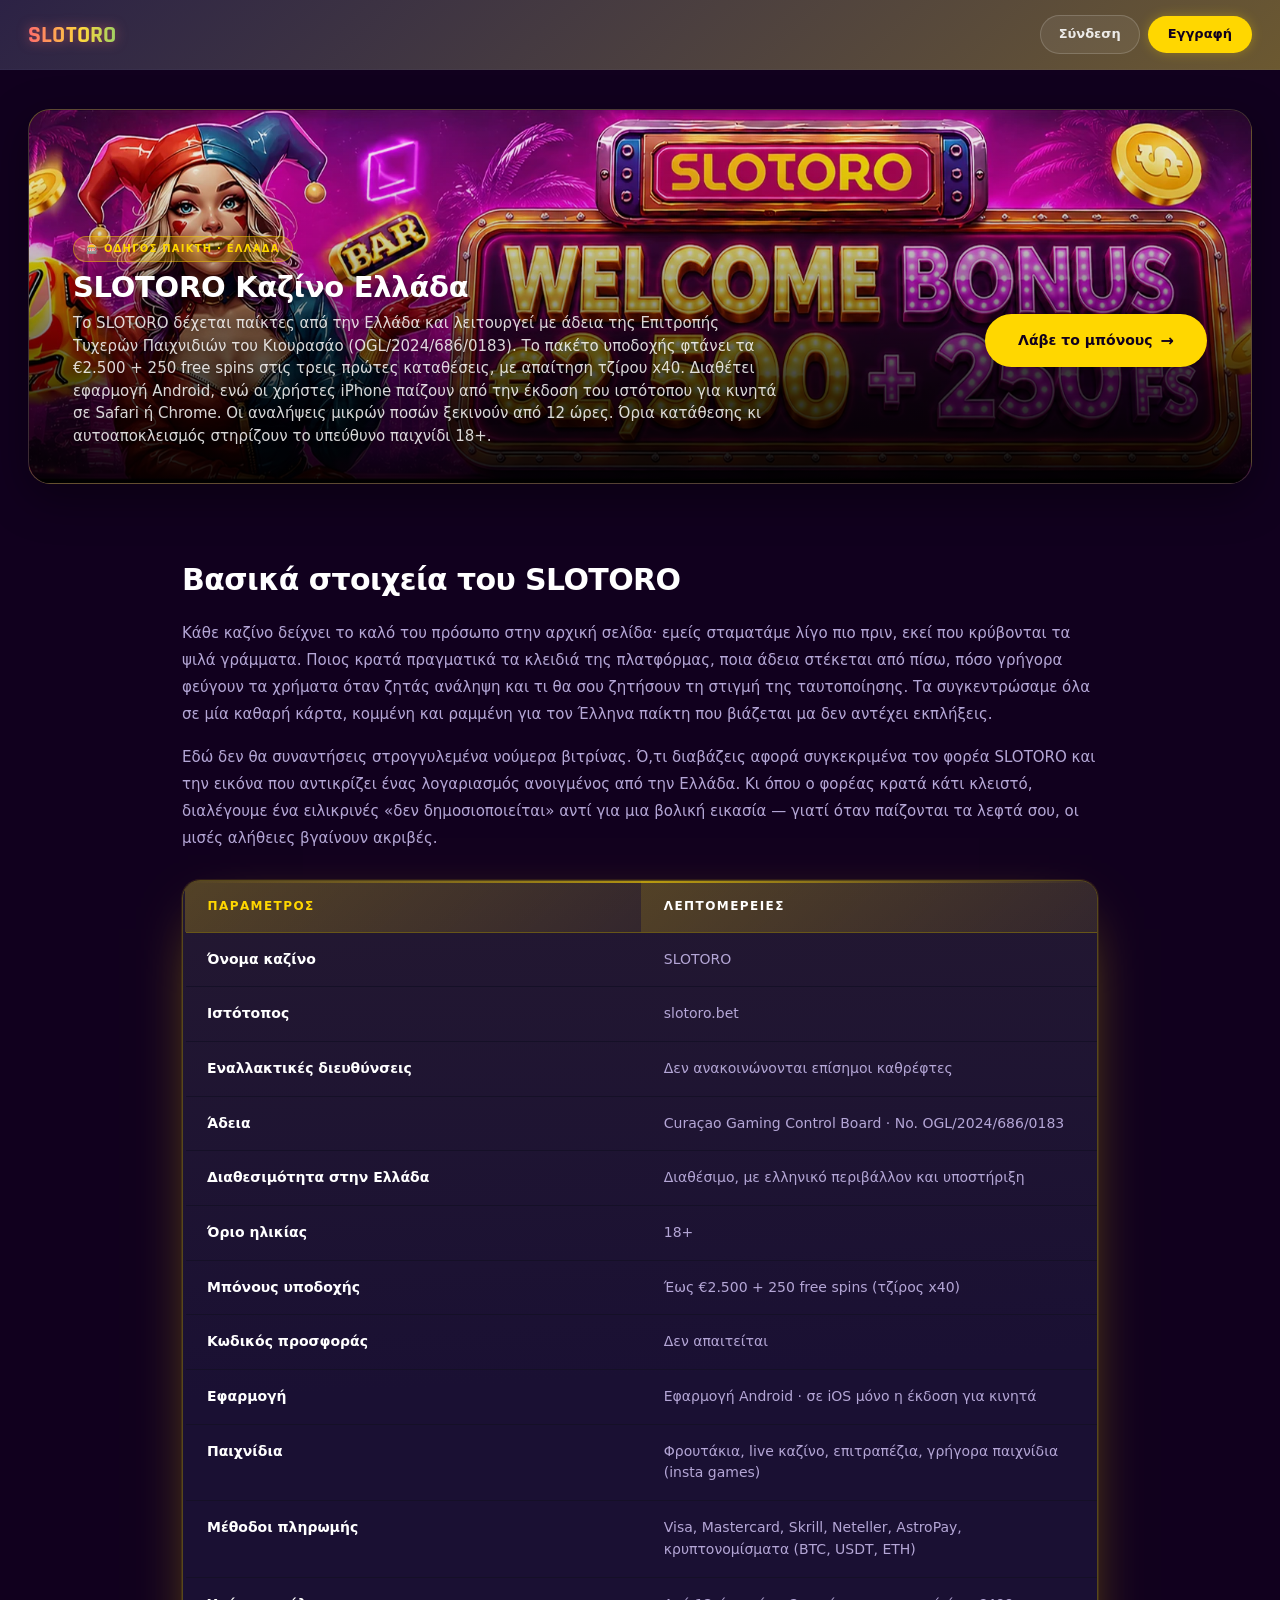
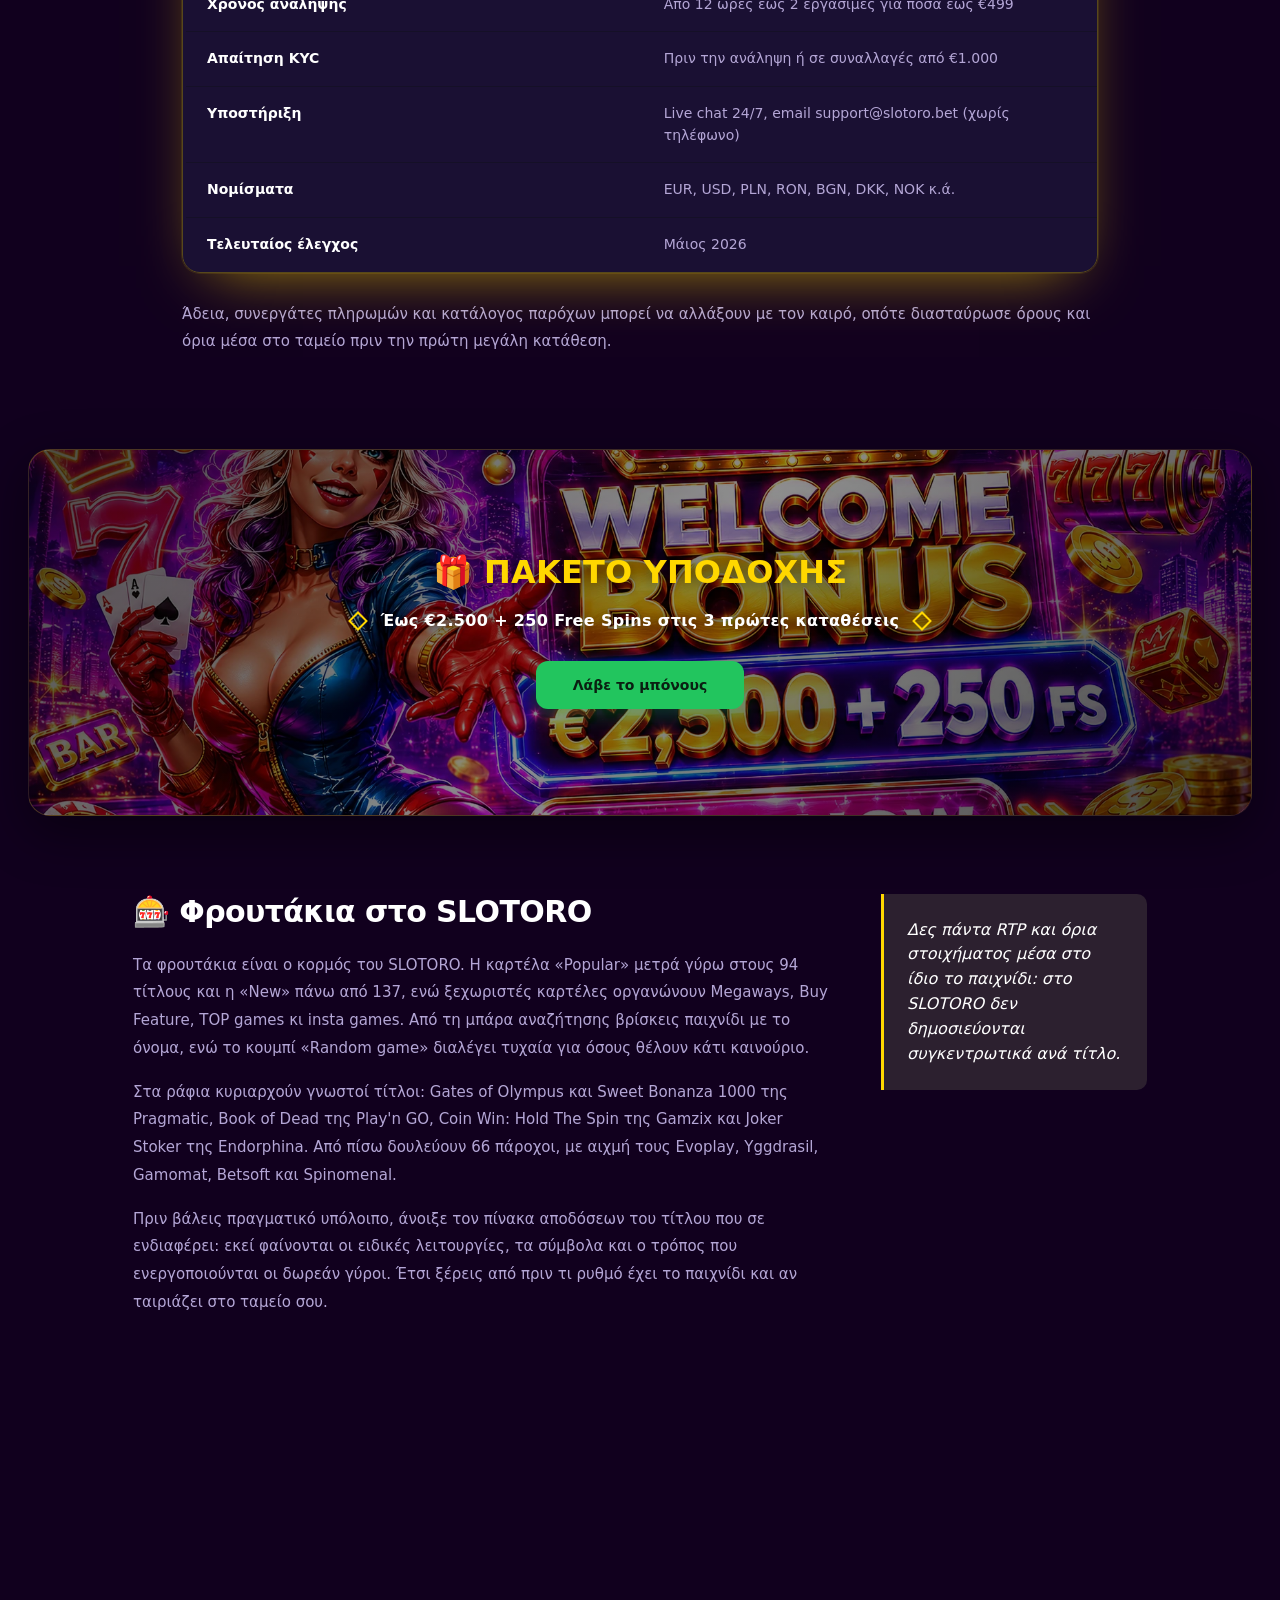
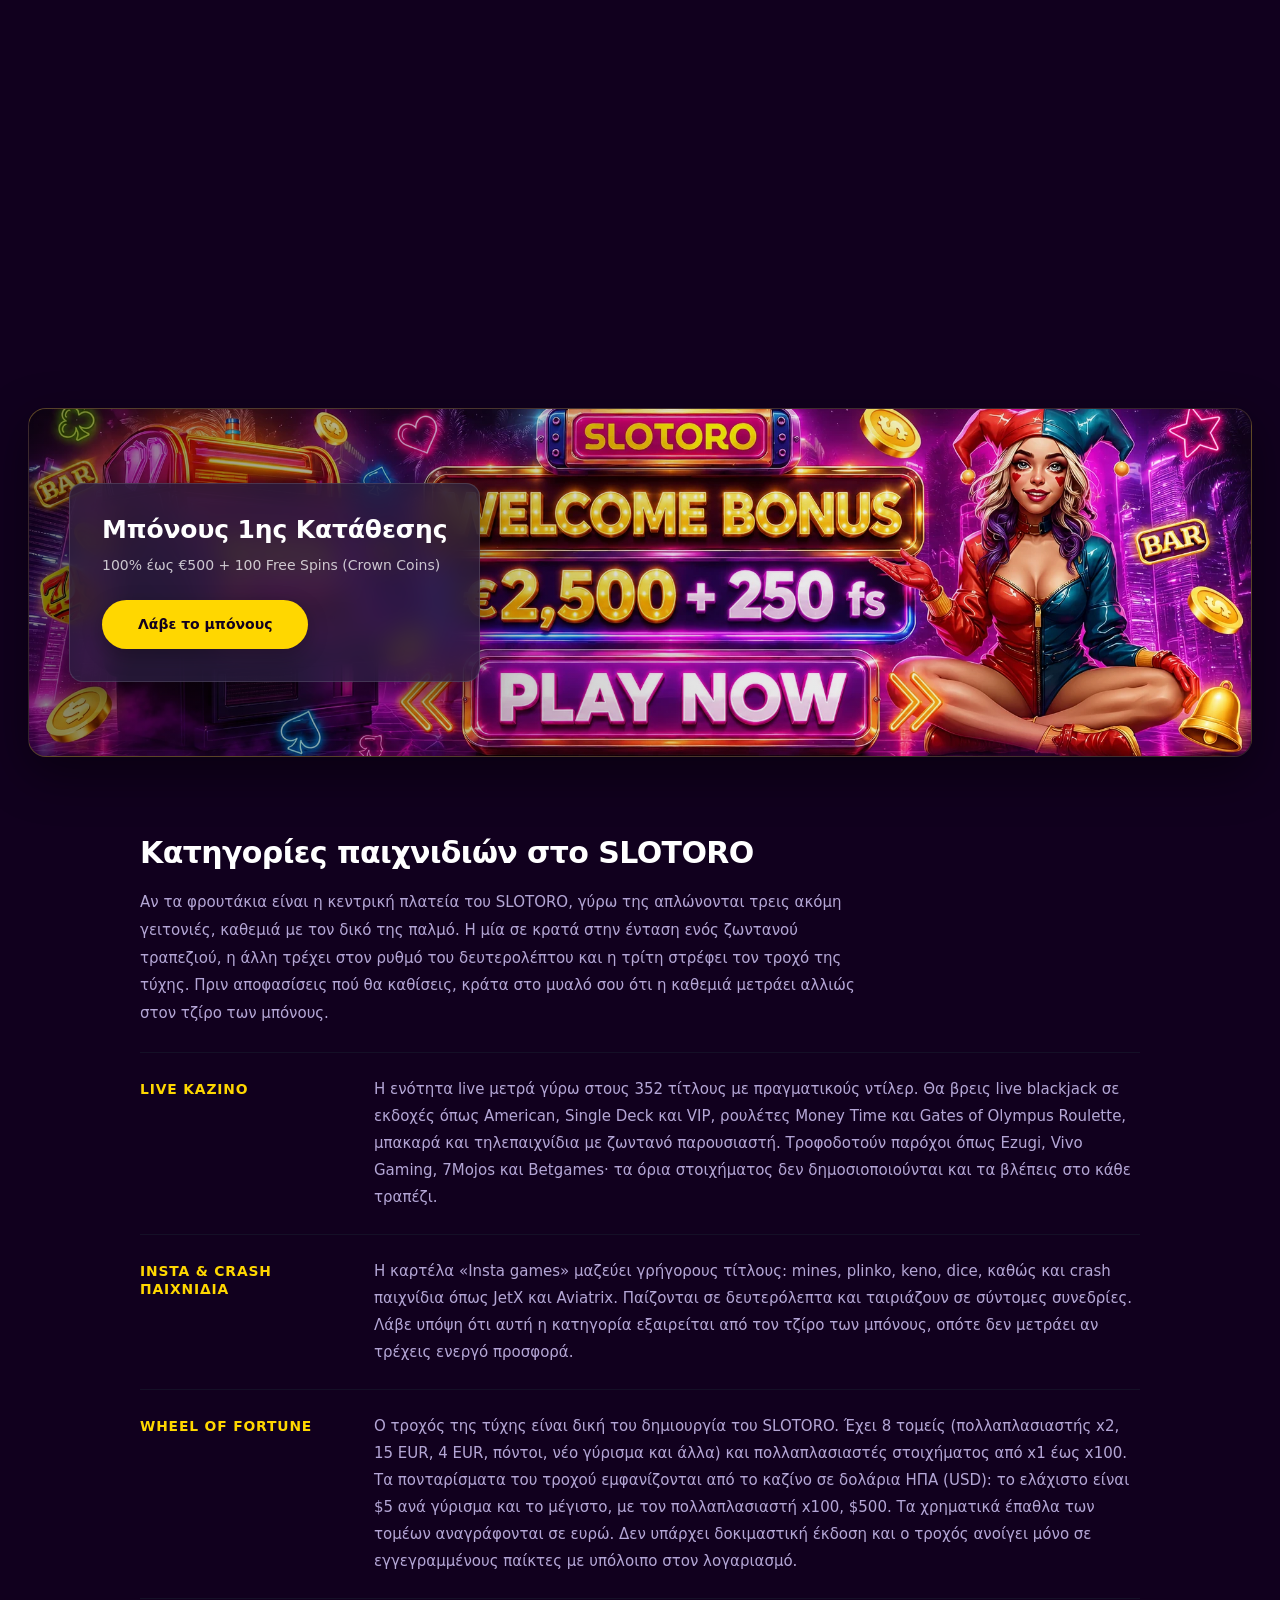
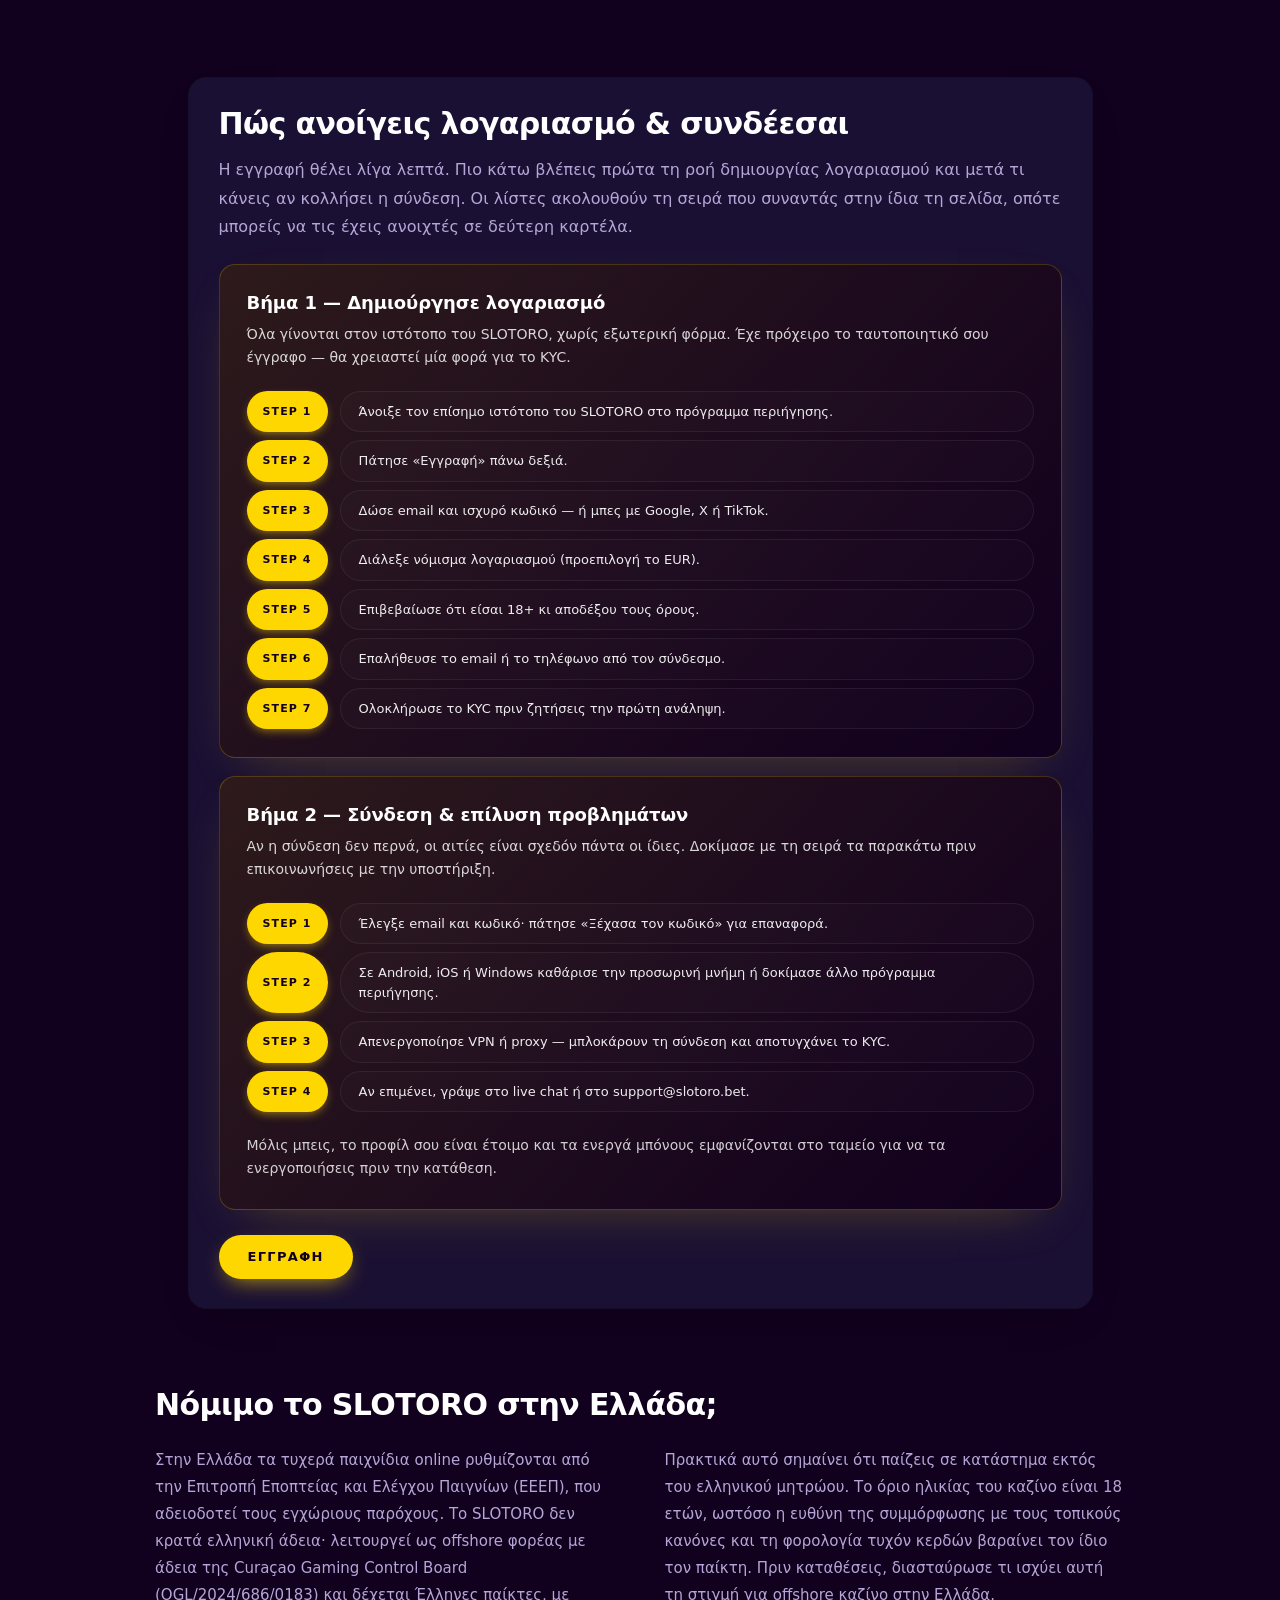
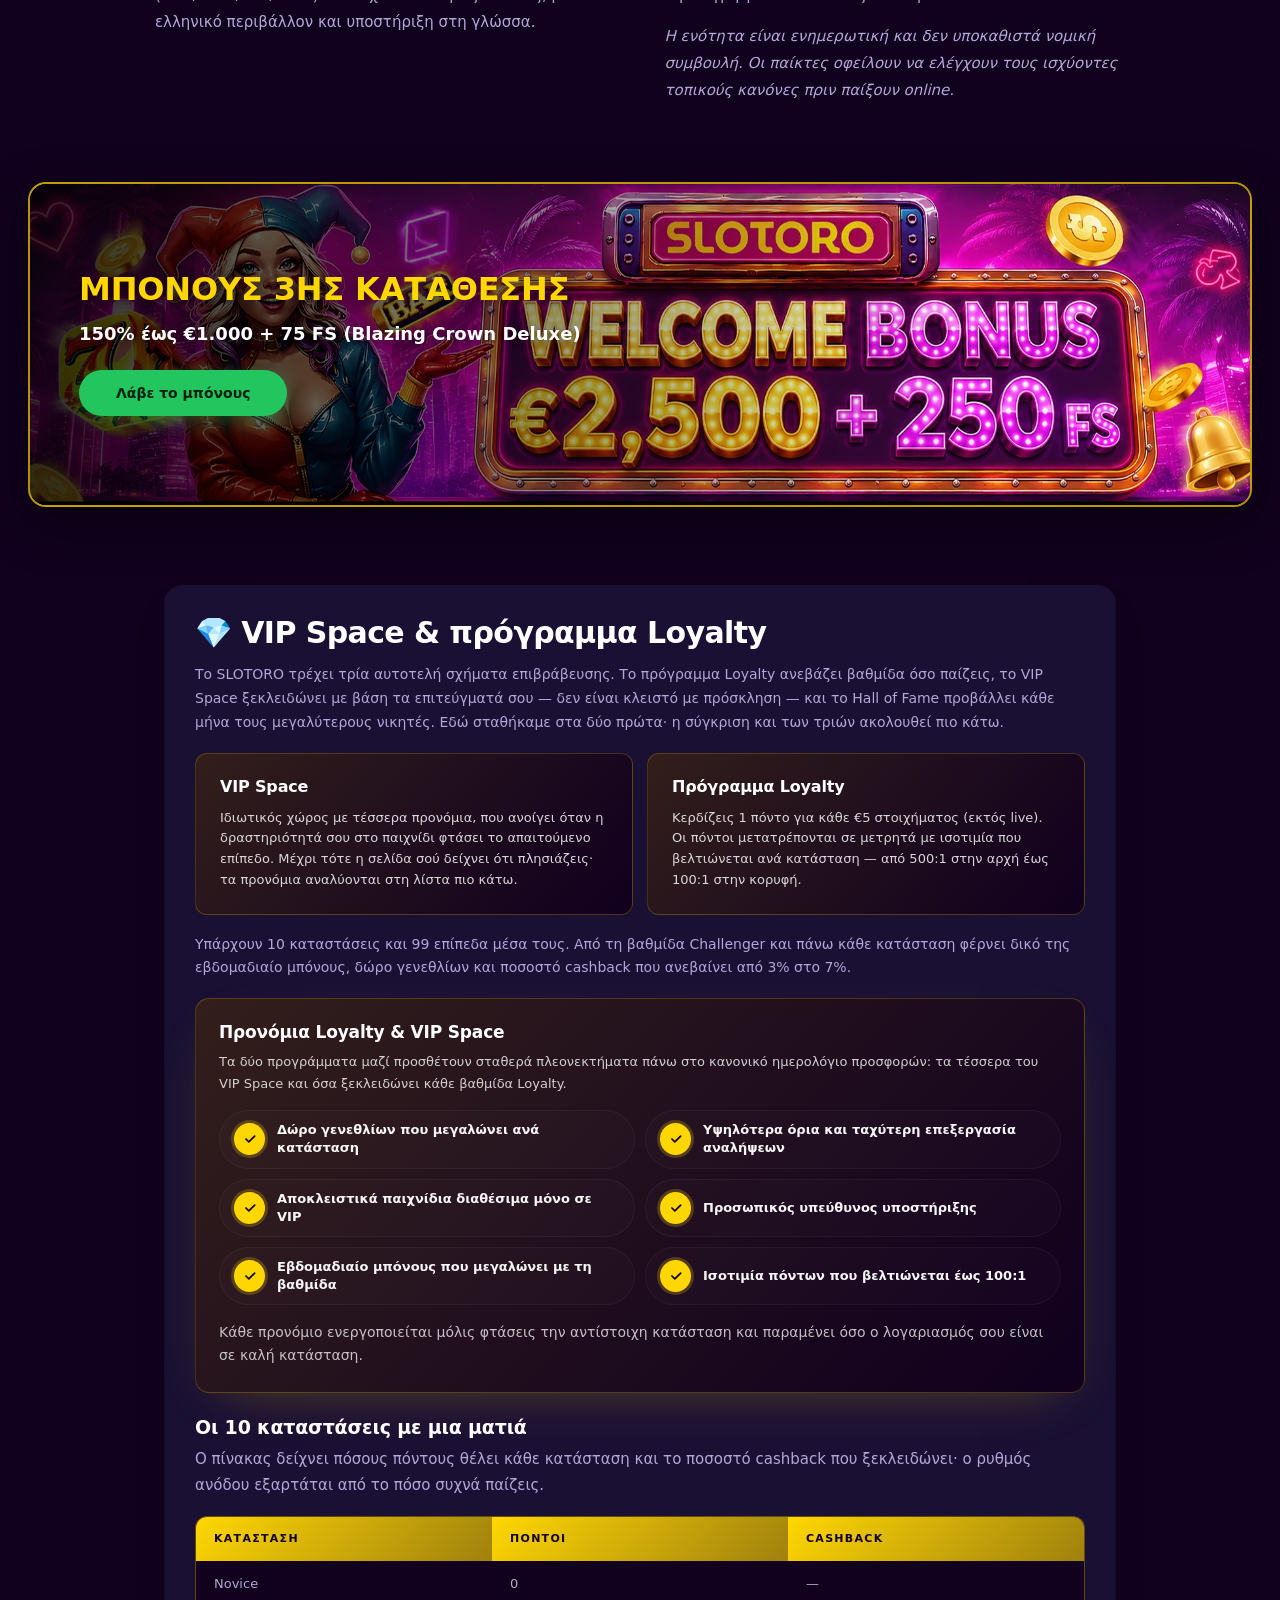
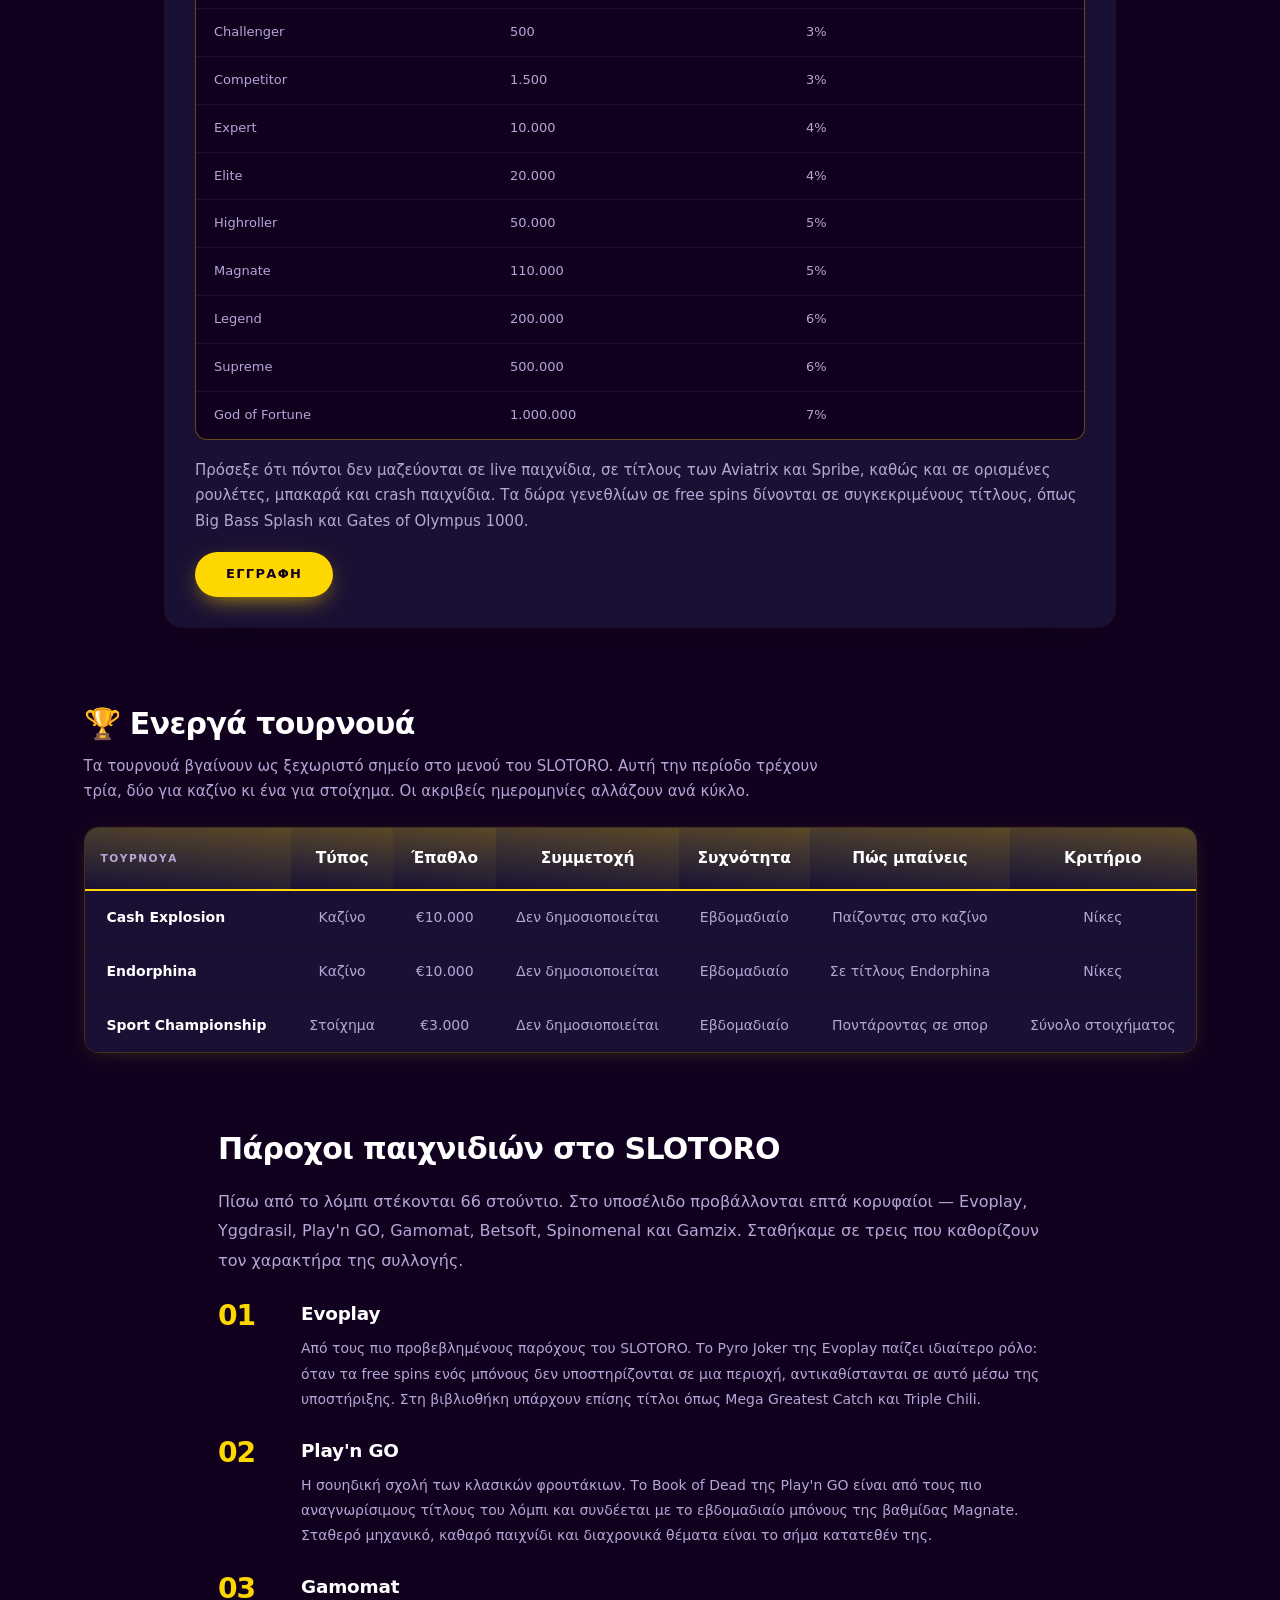
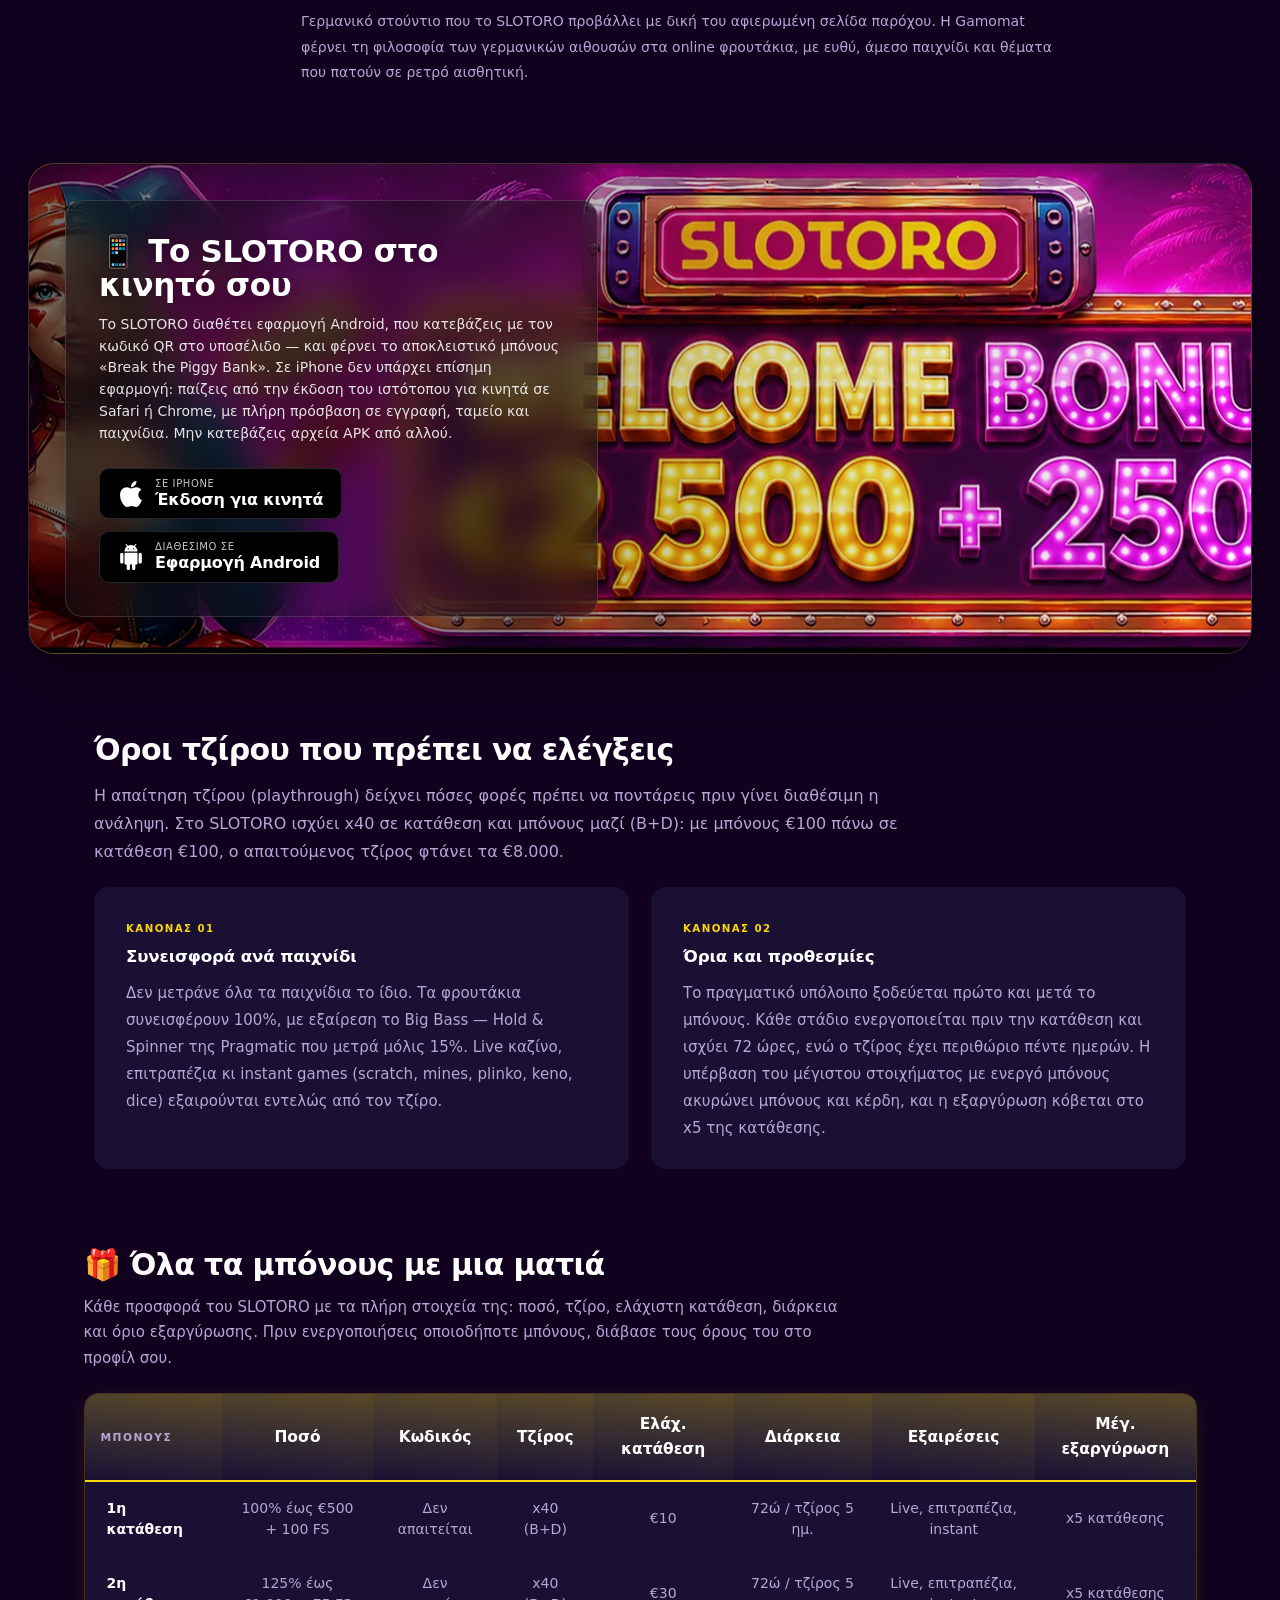
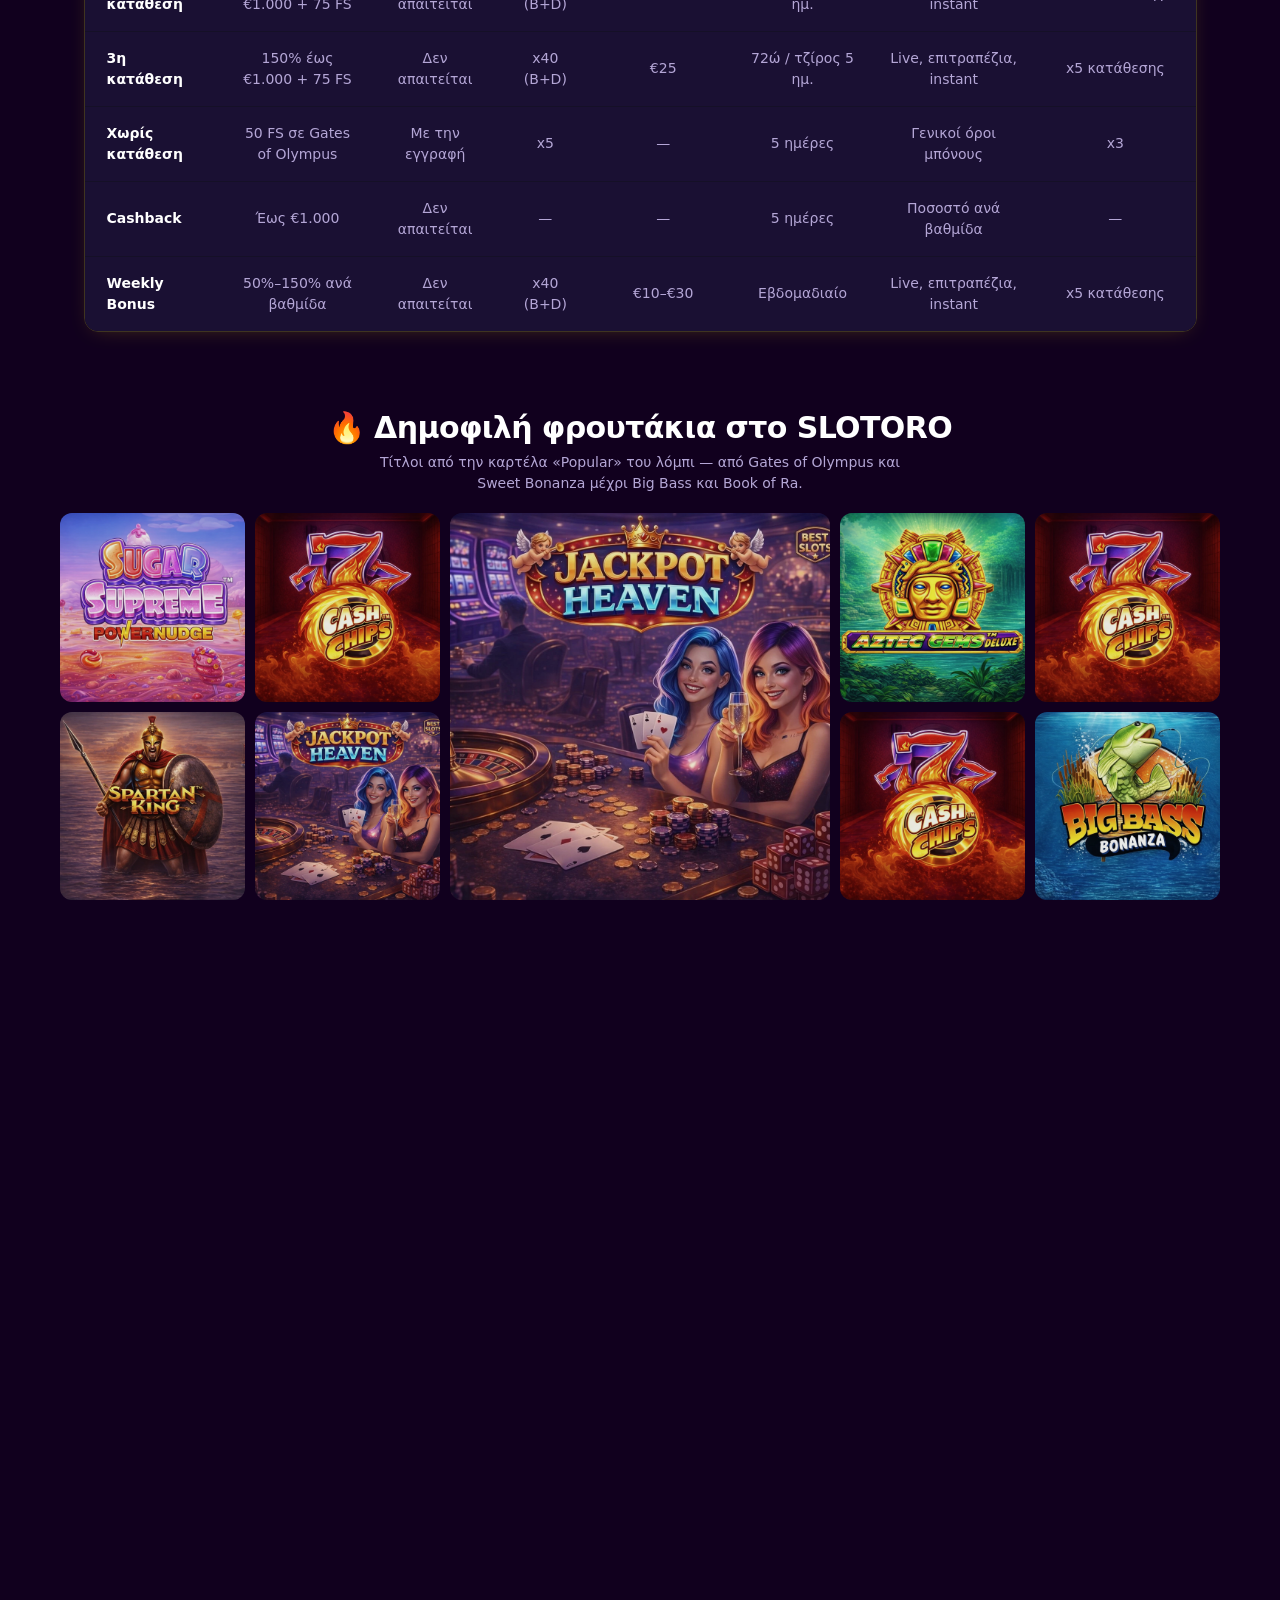
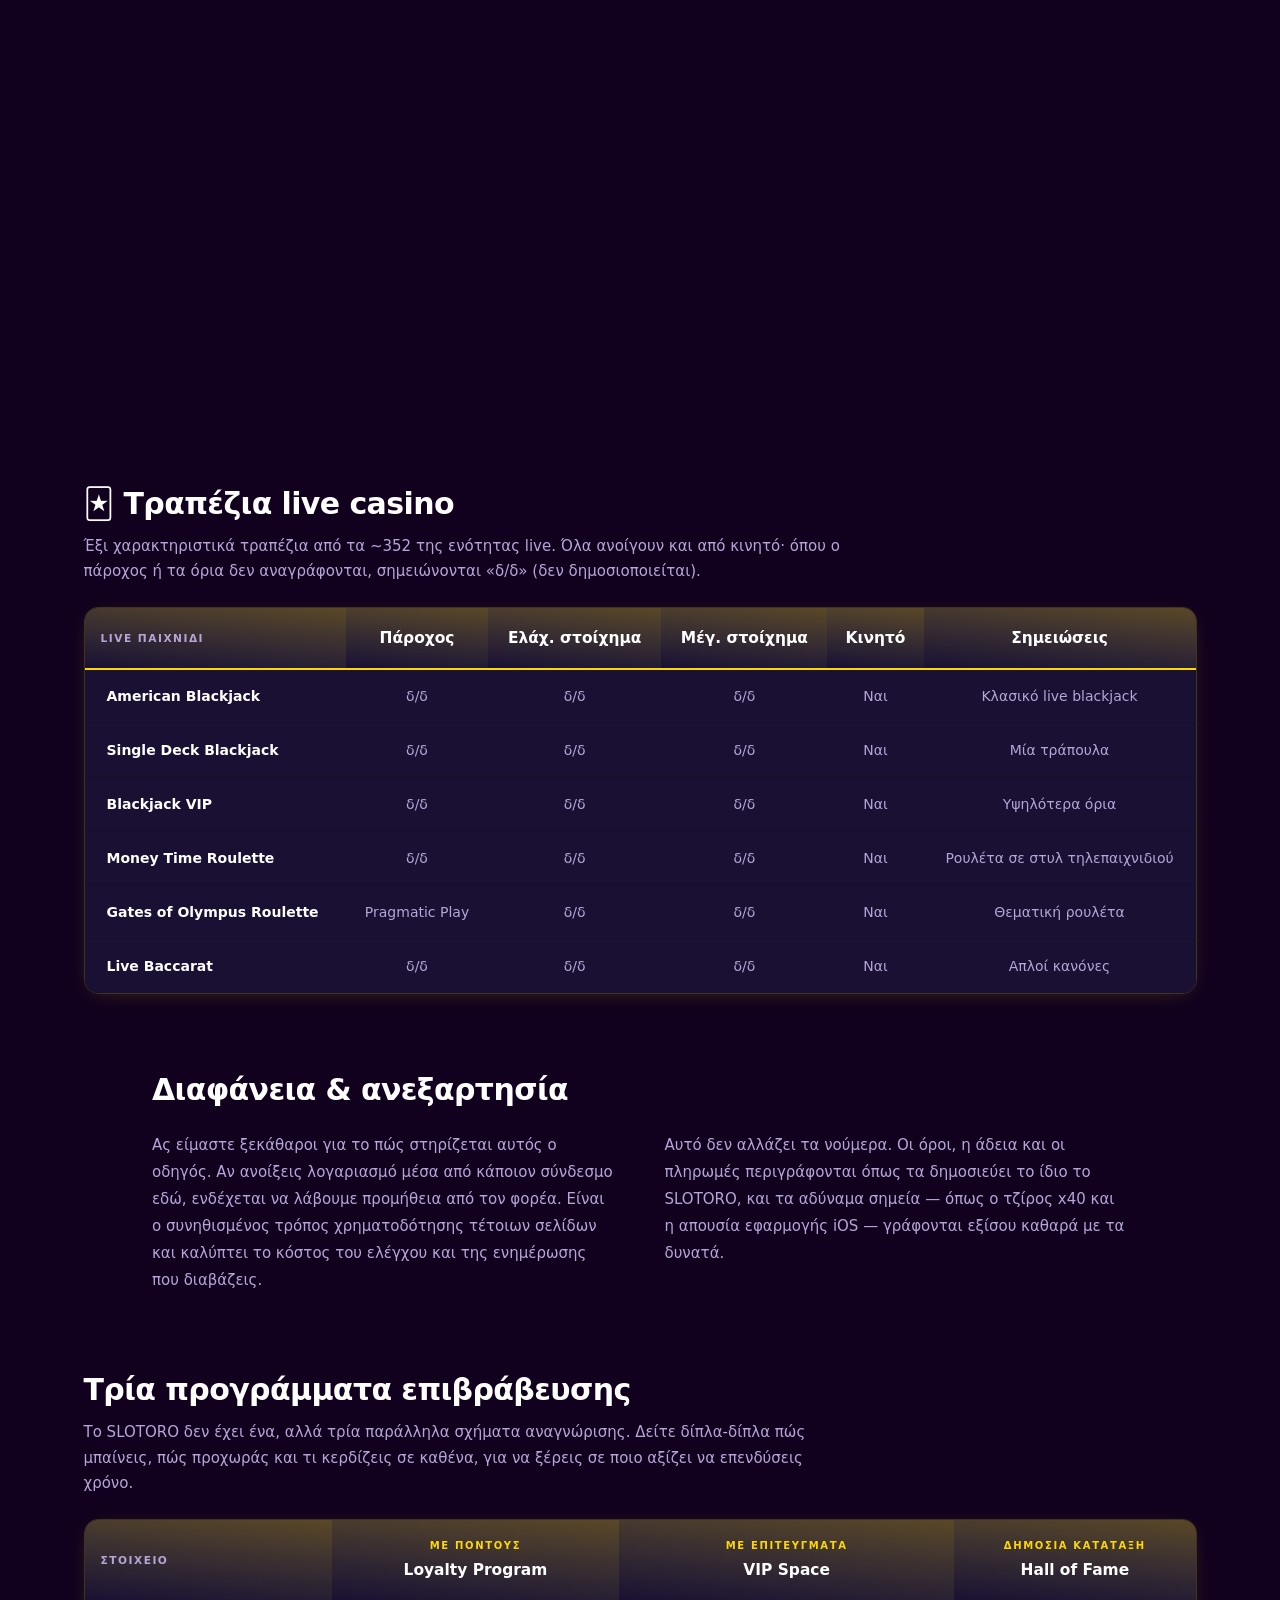
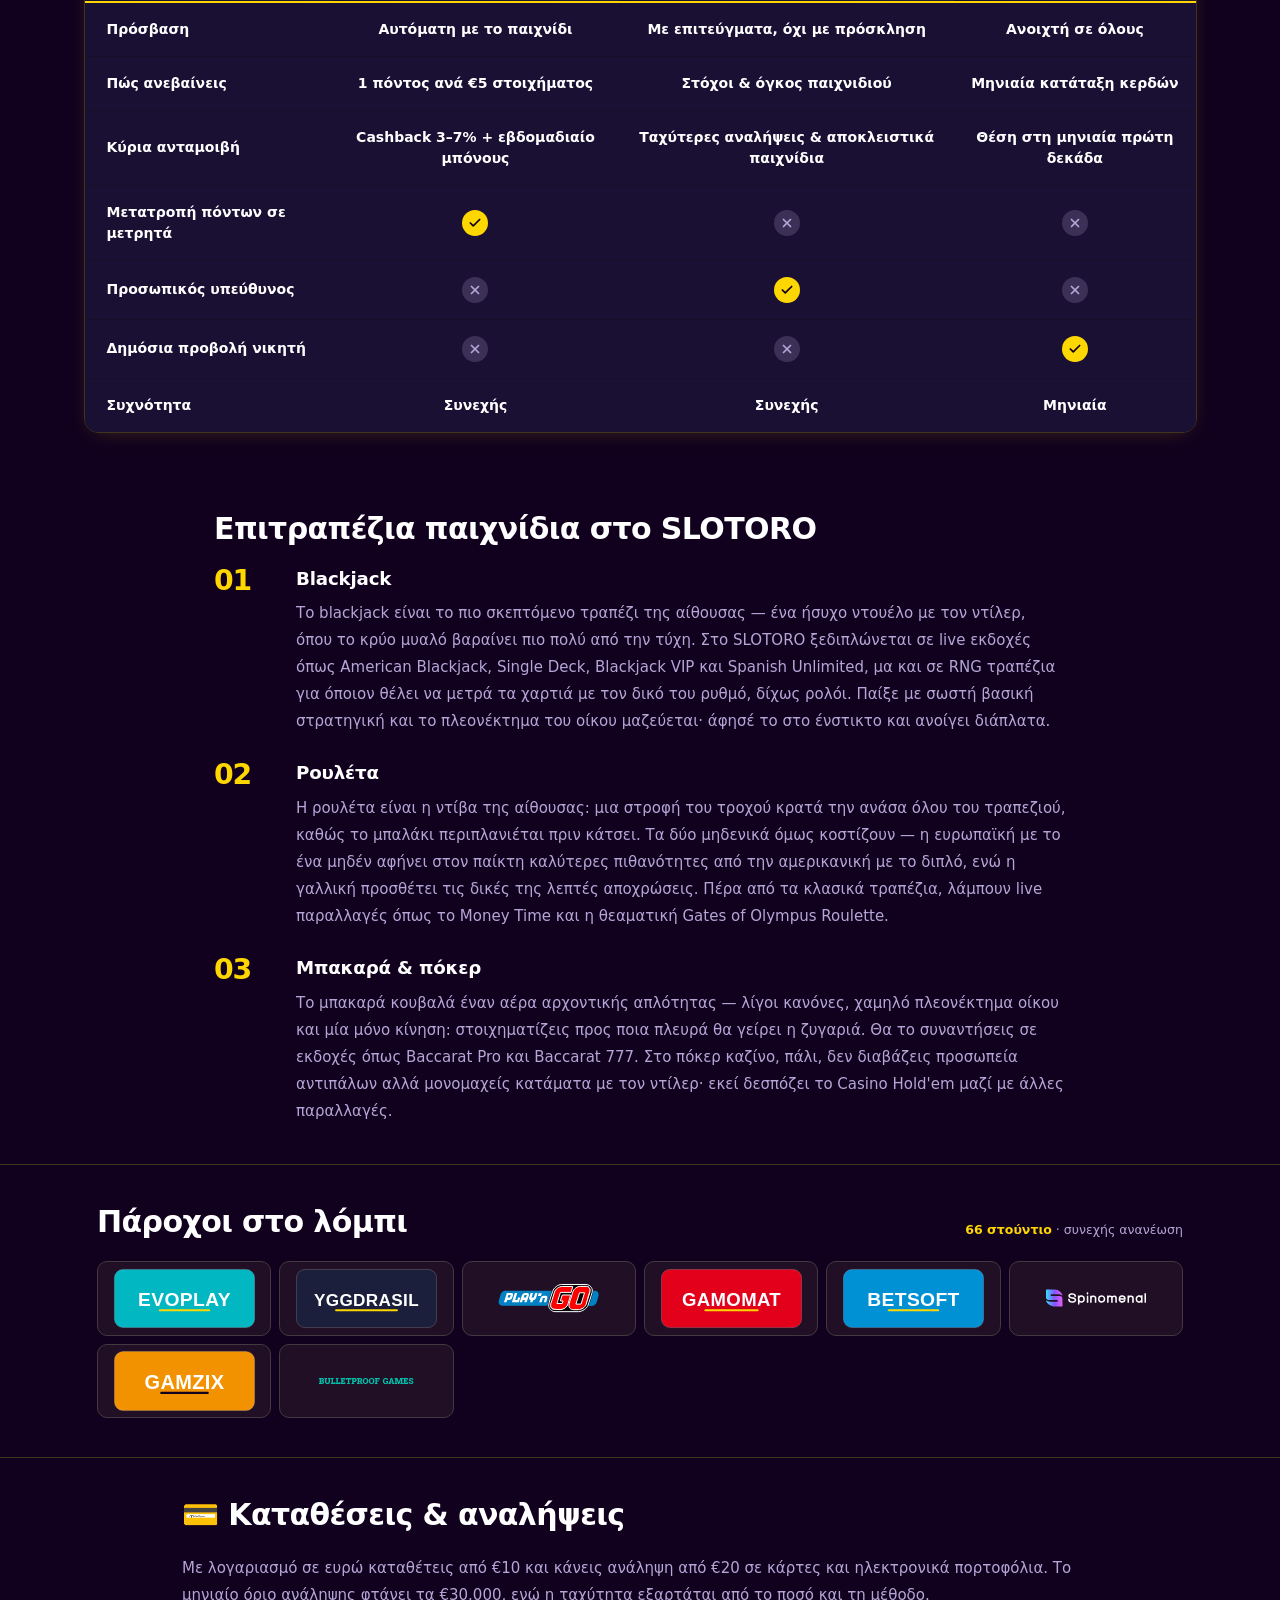
==== commit 1a8f5d15: "Update SLOTORO satellite for GitHub Pages indexing Canonical, Open Graph and sitemap point to the Gi" ====
--- a/index.html
+++ b/index.html
@@ -7,19 +7,21 @@
 <meta name="description" content="Παίξε στο SLOTORO Καζίνο στην Ελλάδα: πακέτο υποδοχής έως €2.500 + 250 free spins, γρήγορες αναλήψεις κι εφαρμογή Android. Παίξε υπεύθυνα 18+.">
 <link rel="stylesheet" href="css/style-6b39ce.css">
 <link rel="stylesheet" href="css/index.css">
+<link rel="icon" type="image/svg+xml" href="favicon.svg">
+<link rel="canonical" href="https://lerixxi.github.io/slotoro-casino-gr/">
 <meta property="og:type" content="website">
-<meta property="og:url" content="https://mysite.com/">
+<meta property="og:url" content="https://lerixxi.github.io/slotoro-casino-gr/">
 <meta property="og:title" content="SLOTORO Καζίνο Ελλάδα – Μπόνους, Φρι Σπιν &amp; Παιχνίδια">
 <meta property="og:description" content="Πακέτο υποδοχής έως €2.500 + 250 free spins, άδεια Κιουρασάο, γρήγορες αναλήψεις κι εφαρμογή Android για παίκτες από την Ελλάδα.">
-<meta property="og:image" content="og-image.jpg">
+<meta property="og:image" content="https://lerixxi.github.io/slotoro-casino-gr/og-image.jpg">
 <meta property="og:image:width" content="1200">
 <meta property="og:image:height" content="630">
 <meta property="og:image:type" content="image/jpeg">
 <meta name="twitter:card" content="summary_large_image">
-<meta name="twitter:url" content="https://mysite.com/">
+<meta name="twitter:url" content="https://lerixxi.github.io/slotoro-casino-gr/">
 <meta name="twitter:title" content="SLOTORO Καζίνο Ελλάδα – Μπόνους, Φρι Σπιν &amp; Παιχνίδια">
 <meta name="twitter:description" content="Πακέτο υποδοχής έως €2.500 + 250 free spins, άδεια Κιουρασάο, γρήγορες αναλήψεις κι εφαρμογή Android για παίκτες από την Ελλάδα.">
-<meta name="twitter:image" content="og-image.jpg">
+<meta name="twitter:image" content="https://lerixxi.github.io/slotoro-casino-gr/og-image.jpg">
 </head>
 <body class="ar-nav-hover-8">
 
@@ -27,7 +29,7 @@
   <div class="h11_root">
     <div class="ar-container">
       <div class="h11_inner">
-        <a href="index.html" class="ar-logo">
+        <a href="./" class="ar-logo">
           <span class="ar-logo-text">SLOTORO</span>
         </a>
         <nav class="h11_nav">
@@ -50,13 +52,13 @@
 <section class="ar-section-sm" data-component="bonus_banner" data-variant="bonus_banner_04">
   <div class="ar-container">
   <div class="ms45-card" data-animate>
-    <img class="ms45-bg-img" data-banner-image src="img/bonus_banner/5ef8c1b1.png" alt="SLOTORO Καζίνο Ελλάδα κουλοχέρηδες και μπόνους" loading="lazy">
+    <img class="ms45-bg-img" data-banner-image src="img/bonus_banner/5ef8c1b1.webp" alt="SLOTORO Καζίνο Ελλάδα κουλοχέρηδες και μπόνους" loading="lazy">
     <div class="ms45-overlay"></div>
     <div class="ms45-content">
       <div class="ms45-text">
         <div class="ms45-eyebrow" data-slot="label">🎰 Οδηγός παίκτη · Ελλάδα</div>
         <h1 class="ms45-title ar-h2" data-slot="heading">SLOTORO Καζίνο Ελλάδα</h1>
-        <p class="ms45-amount" data-slot="amount">Το SLOTORO δέχεται παίκτες από την Ελλάδα και λειτουργεί με άδεια της Επιτροπής Τυχερών Παιχνιδιών του Κιουρασάο (OGL/2024/686/0183). Το πακέτο υποδοχής φτάνει τα €2.500 + 250 free spins στις τρεις πρώτες καταθέσεις, με απαίτηση τζίρου x40. Διαθέτει εφαρμογή Android, ενώ οι χρήστες iPhone παίζουν μέσα από το mobile site σε Safari ή Chrome. Οι αναλήψεις μικρών ποσών ξεκινούν από 12 ώρες. Όρια κατάθεσης κι αυτοαποκλεισμός στηρίζουν το υπεύθυνο παιχνίδι 18+.</p>
+        <p class="ms45-amount" data-slot="amount">Το SLOTORO δέχεται παίκτες από την Ελλάδα και λειτουργεί με άδεια της Επιτροπής Τυχερών Παιχνιδιών του Κιουρασάο (OGL/2024/686/0183). Το πακέτο υποδοχής φτάνει τα €2.500 + 250 free spins στις τρεις πρώτες καταθέσεις, με απαίτηση τζίρου x40. Διαθέτει εφαρμογή Android, ενώ οι χρήστες iPhone παίζουν από την έκδοση του ιστότοπου για κινητά σε Safari ή Chrome. Οι αναλήψεις μικρών ποσών ξεκινούν από 12 ώρες. Όρια κατάθεσης κι αυτοαποκλεισμός στηρίζουν το υπεύθυνο παιχνίδι 18+.</p>
       </div>
       <a href="https://victory-architects.com/" class="ms45-cta" data-slot="cta">Λάβε το μπόνους</a>
     </div>
@@ -77,15 +79,15 @@
           <tbody>
             <tr><th scope="row">Όνομα καζίνο</th><td>SLOTORO</td></tr>
             <tr><th scope="row">Ιστότοπος</th><td>slotoro.bet</td></tr>
-            <tr><th scope="row">Επίσημα mirrors</th><td>Καμία επιβεβαιωμένη διεύθυνση-καθρέφτης</td></tr>
+            <tr><th scope="row">Εναλλακτικές διευθύνσεις</th><td>Δεν ανακοινώνονται επίσημοι καθρέφτες</td></tr>
             <tr><th scope="row">Άδεια</th><td>Curaçao Gaming Control Board · No. OGL/2024/686/0183</td></tr>
             <tr><th scope="row">Διαθεσιμότητα στην Ελλάδα</th><td>Διαθέσιμο, με ελληνικό περιβάλλον και υποστήριξη</td></tr>
             <tr><th scope="row">Όριο ηλικίας</th><td>18+</td></tr>
             <tr><th scope="row">Μπόνους υποδοχής</th><td>Έως €2.500 + 250 free spins (τζίρος x40)</td></tr>
             <tr><th scope="row">Κωδικός προσφοράς</th><td>Δεν απαιτείται</td></tr>
-            <tr><th scope="row">Εφαρμογή</th><td>Android app · στο iOS μόνο mobile site</td></tr>
-            <tr><th scope="row">Παιχνίδια</th><td>Φρουτάκια, live καζίνο, επιτραπέζια, insta games</td></tr>
-            <tr><th scope="row">Μέθοδοι πληρωμής</th><td>Visa, Mastercard, Skrill, Neteller, AstroPay, crypto (BTC, USDT, ETH)</td></tr>
+            <tr><th scope="row">Εφαρμογή</th><td>Εφαρμογή Android · σε iOS μόνο η έκδοση για κινητά</td></tr>
+            <tr><th scope="row">Παιχνίδια</th><td>Φρουτάκια, live καζίνο, επιτραπέζια, γρήγορα παιχνίδια (insta games)</td></tr>
+            <tr><th scope="row">Μέθοδοι πληρωμής</th><td>Visa, Mastercard, Skrill, Neteller, AstroPay, κρυπτονομίσματα (BTC, USDT, ETH)</td></tr>
             <tr><th scope="row">Χρόνος ανάληψης</th><td>Από 12 ώρες έως 2 εργάσιμες για ποσά έως €499</td></tr>
             <tr><th scope="row">Απαίτηση KYC</th><td>Πριν την ανάληψη ή σε συναλλαγές από €1.000</td></tr>
             <tr><th scope="row">Υποστήριξη</th><td>Live chat 24/7, email support@slotoro.bet (χωρίς τηλέφωνο)</td></tr>
@@ -95,7 +97,7 @@
         </table>
       </div>
 
-      <p class="vk22-p" data-slot="body[2]">Τα στοιχεία αφορούν την ημερομηνία ελέγχου. Άδεια, συνεργάτες πληρωμών και κατάλογος παρόχων αλλάζουν περιοδικά, οπότε διασταύρωσε όρους και όρια μέσα στο ταμείο πριν την πρώτη μεγάλη κατάθεση.</p>
+      <p class="vk22-p" data-slot="body[2]">Άδεια, συνεργάτες πληρωμών και κατάλογος παρόχων μπορεί να αλλάξουν με τον καιρό, οπότε διασταύρωσε όρους και όρια μέσα στο ταμείο πριν την πρώτη μεγάλη κατάθεση.</p>
     </div>
   </div>
 </section>
@@ -103,7 +105,7 @@
 <section class="ar-section-sm" data-component="bonus_banner" data-variant="bonus_banner_05">
   <div class="ar-container">
   <div class="py98-card" data-animate>
-    <img class="py98-bg-img" data-banner-image src="img/bonus_banner/a8c1e01b.png" alt="SLOTORO πακέτο υποδοχής με free spins" loading="lazy">
+    <img class="py98-bg-img" data-banner-image src="img/bonus_banner/a8c1e01b.webp" alt="SLOTORO πακέτο υποδοχής με free spins" loading="lazy">
     <div class="py98-overlay"></div>
     <div class="py98-content">
       <h2 class="py98-title ar-h2" data-slot="heading">🎁 Πακέτο Υποδοχής</h2>
@@ -125,7 +127,7 @@
         <h2 class="nc12-title ar-h2" data-slot="heading">🎰 Φρουτάκια στο SLOTORO</h2>
         <p class="nc12-p" data-slot="body[0]">Τα φρουτάκια είναι ο κορμός του SLOTORO. Η καρτέλα «Popular» μετρά γύρω στους 94 τίτλους και η «New» πάνω από 137, ενώ ξεχωριστές καρτέλες οργανώνουν Megaways, Buy Feature, TOP games κι insta games. Από τη μπάρα αναζήτησης βρίσκεις παιχνίδι με το όνομα, ενώ το κουμπί «Random game» διαλέγει τυχαία για όσους θέλουν κάτι καινούριο.</p>
         <p class="nc12-p" data-slot="body[1]">Στα ράφια κυριαρχούν γνωστοί τίτλοι: Gates of Olympus και Sweet Bonanza 1000 της Pragmatic, Book of Dead της Play'n GO, Coin Win: Hold The Spin της Gamzix και Joker Stoker της Endorphina. Από πίσω δουλεύουν 66 πάροχοι, με αιχμή τους Evoplay, Yggdrasil, Gamomat, Betsoft και Spinomenal.</p>
-        <p class="nc12-p" data-slot="body[2]">Οι επίσημες πηγές δεν δημοσιεύουν RTP ή όρια στοιχήματος ανά τίτλο, οπότε τα ελέγχεις μέσα στο κάθε παιχνίδι πριν παίξεις. Πολλά φρουτάκια προσφέρουν demo, ώστε να δοκιμάσεις τη μεταβλητότητα χωρίς χρήματα — χρήσιμο βήμα πριν βάλεις πραγματικό υπόλοιπο.</p>
+        <p class="nc12-p" data-slot="body[2]">Πριν βάλεις πραγματικό υπόλοιπο, άνοιξε τον πίνακα αποδόσεων του τίτλου που σε ενδιαφέρει: εκεί φαίνονται οι ειδικές λειτουργίες, τα σύμβολα και ο τρόπος που ενεργοποιούνται οι δωρεάν γύροι. Έτσι ξέρεις από πριν τι ρυθμό έχει το παιχνίδι και αν ταιριάζει στο ταμείο σου.</p>
       </div>
       <aside class="nc12-aside">Δες πάντα RTP και όρια στοιχήματος μέσα στο ίδιο το παιχνίδι: στο SLOTORO δεν δημοσιεύονται συγκεντρωτικά ανά τίτλο.</aside>
     </div>
@@ -144,7 +146,7 @@
         <article class="sx35-card sx35-verdict">
           <span class="sx35-vlabel">Βαθμολογία σύνταξης</span>
           <div class="sx35-score-row">
-            <span class="sx35-score">7.9</span>
+            <span class="sx35-score">8,1</span>
             <span class="sx35-score-max">/ 10</span>
           </div>
           <h3 class="sx35-vh3" data-slot="heading[1]">Δυνατό πακέτο, όροι που θέλουν διάβασμα</h3>
@@ -166,7 +168,7 @@
             <h3 class="sx35-stack-h sx35-stack-h-con" data-slot="bullet[4]"><svg viewBox="0 0 24 24" fill="none" stroke="currentColor" stroke-width="2.5" stroke-linecap="round" stroke-linejoin="round"><path d="M18 6 6 18"/><path d="m6 6 12 12"/></svg>Τι θέλει προσοχή</h3>
             <ul class="sx35-list">
               <li class="sx35-item sx35-item-con" data-slot="bullet[5]"><svg viewBox="0 0 24 24" fill="none" stroke="currentColor" stroke-width="2.5" stroke-linecap="round" stroke-linejoin="round"><path d="M18 6 6 18"/><path d="m6 6 12 12"/></svg>Τζίρος x40 (κατάθεση + μπόνους) και όριο εξαργύρωσης x5 της κατάθεσης.</li>
-              <li class="sx35-item sx35-item-con" data-slot="bullet[6]"><svg viewBox="0 0 24 24" fill="none" stroke="currentColor" stroke-width="2.5" stroke-linecap="round" stroke-linejoin="round"><path d="M18 6 6 18"/><path d="m6 6 12 12"/></svg>Δεν υπάρχει εφαρμογή iOS — οι χρήστες iPhone παίζουν από το mobile site.</li>
+              <li class="sx35-item sx35-item-con" data-slot="bullet[6]"><svg viewBox="0 0 24 24" fill="none" stroke="currentColor" stroke-width="2.5" stroke-linecap="round" stroke-linejoin="round"><path d="M18 6 6 18"/><path d="m6 6 12 12"/></svg>Δεν υπάρχει εφαρμογή iOS — οι χρήστες iPhone παίζουν από την έκδοση για κινητά.</li>
               <li class="sx35-item sx35-item-con" data-slot="bullet[7]"><svg viewBox="0 0 24 24" fill="none" stroke="currentColor" stroke-width="2.5" stroke-linecap="round" stroke-linejoin="round"><path d="M18 6 6 18"/><path d="m6 6 12 12"/></svg>Live καζίνο, επιτραπέζια κι instant games δεν μετράνε στον τζίρο.</li>
             </ul>
           </article>
@@ -179,7 +181,7 @@
 <section class="ar-section-sm" data-component="bonus_banner" data-variant="bonus_banner_02">
   <div class="ar-container">
   <div class="ek37-card" data-animate>
-    <img class="ek37-bg-img" data-banner-image src="img/bonus_banner/45712ede.png" alt="SLOTORO μπόνους πρώτης κατάθεσης" loading="lazy">
+    <img class="ek37-bg-img" data-banner-image src="img/bonus_banner/45712ede.webp" alt="SLOTORO μπόνους πρώτης κατάθεσης" loading="lazy">
     <div class="ek37-overlay"></div>
     <div class="ek37-glass">
       <h2 class="ek37-title ar-h2" data-slot="heading">Μπόνους 1ης Κατάθεσης</h2>
@@ -198,7 +200,7 @@
       <div class="oi64-row">
         <h3 class="oi64-sh3" data-slot="heading[1]">Live καζίνο</h3>
         <div class="oi64-col">
-          <p class="oi64-sp" data-slot="body[0]">Η ενότητα live μετρά γύρω στους 352 τίτλους με πραγματικούς ντίλερ. Θα βρεις live blackjack σε εκδοχές όπως American, Single Deck και VIP, ρουλέτες Money Time και Gates of Olympus Roulette, μπακαρά και game shows. Τροφοδοτούν παρόχοι όπως Ezugi, Vivo Gaming, 7Mojos και Betgames· τα όρια στοιχήματος δεν δημοσιοποιούνται και τα βλέπεις στο κάθε τραπέζι.</p>
+          <p class="oi64-sp" data-slot="body[0]">Η ενότητα live μετρά γύρω στους 352 τίτλους με πραγματικούς ντίλερ. Θα βρεις live blackjack σε εκδοχές όπως American, Single Deck και VIP, ρουλέτες Money Time και Gates of Olympus Roulette, μπακαρά και τηλεπαιχνίδια με ζωντανό παρουσιαστή. Τροφοδοτούν παρόχοι όπως Ezugi, Vivo Gaming, 7Mojos και Betgames· τα όρια στοιχήματος δεν δημοσιοποιούνται και τα βλέπεις στο κάθε τραπέζι.</p>
         </div>
       </div>
       <div class="oi64-row">
@@ -210,7 +212,7 @@
       <div class="oi64-row">
         <h3 class="oi64-sh3" data-slot="heading[3]">Wheel of Fortune</h3>
         <div class="oi64-col">
-          <p class="oi64-sp" data-slot="body[2]">Ο τροχός της τύχης είναι δική του δημιουργία του SLOTORO. Έχει 8 τομείς (multiplier x2, 15 EUR, 4 EUR, points, respin και άλλα) και πολλαπλασιαστές στοιχήματος από x1 έως x100. Το ελάχιστο στοίχημα είναι $5 ανά γύρισμα, χωρίς demo, και ανοίγει μόνο σε εγγεγραμμένους παίκτες με υπόλοιπο στον λογαριασμό.</p>
+          <p class="oi64-sp" data-slot="body[2]">Ο τροχός της τύχης είναι δική του δημιουργία του SLOTORO. Έχει 8 τομείς (πολλαπλασιαστής x2, 15 EUR, 4 EUR, πόντοι, νέο γύρισμα και άλλα) και πολλαπλασιαστές στοιχήματος από x1 έως x100. Τα πονταρίσματα του τροχού εμφανίζονται από το καζίνο σε δολάρια ΗΠΑ (USD): το ελάχιστο είναι $5 ανά γύρισμα και το μέγιστο, με τον πολλαπλασιαστή x100, $500. Τα χρηματικά έπαθλα των τομέων αναγράφονται σε ευρώ. Δεν υπάρχει δοκιμαστική έκδοση και ο τροχός ανοίγει μόνο σε εγγεγραμμένους παίκτες με υπόλοιπο στον λογαριασμό.</p>
         </div>
       </div>
     </div>
@@ -228,7 +230,7 @@
           <h3 class="rs35-h3" data-slot="heading[1]">Βήμα 1 — Δημιούργησε λογαριασμό</h3>
           <p class="rs35-h3-lead" data-slot="body[1]">Όλα γίνονται στον ιστότοπο του SLOTORO, χωρίς εξωτερική φόρμα. Έχε πρόχειρο το ταυτοποιητικό σου έγγραφο — θα χρειαστεί μία φορά για το KYC.</p>
           <ol class="rs35-list">
-            <li class="rs35-step"><span class="rs35-step-text" data-slot="step">Άνοιξε τον επίσημο ιστότοπο του SLOTORO στον browser.</span></li>
+            <li class="rs35-step"><span class="rs35-step-text" data-slot="step">Άνοιξε τον επίσημο ιστότοπο του SLOTORO στο πρόγραμμα περιήγησης.</span></li>
             <li class="rs35-step"><span class="rs35-step-text" data-slot="step">Πάτησε «Εγγραφή» πάνω δεξιά.</span></li>
             <li class="rs35-step"><span class="rs35-step-text" data-slot="step">Δώσε email και ισχυρό κωδικό — ή μπες με Google, X ή TikTok.</span></li>
             <li class="rs35-step"><span class="rs35-step-text" data-slot="step">Διάλεξε νόμισμα λογαριασμού (προεπιλογή το EUR).</span></li>
@@ -243,7 +245,7 @@
           <p class="rs35-h3-lead" data-slot="body[2]">Αν η σύνδεση δεν περνά, οι αιτίες είναι σχεδόν πάντα οι ίδιες. Δοκίμασε με τη σειρά τα παρακάτω πριν επικοινωνήσεις με την υποστήριξη.</p>
           <ol class="rs35-list">
             <li class="rs35-step"><span class="rs35-step-text" data-slot="step">Έλεγξε email και κωδικό· πάτησε «Ξέχασα τον κωδικό» για επαναφορά.</span></li>
-            <li class="rs35-step"><span class="rs35-step-text" data-slot="step">Σε Android, iOS ή Windows καθάρισε την cache ή δοκίμασε άλλον browser.</span></li>
+            <li class="rs35-step"><span class="rs35-step-text" data-slot="step">Σε Android, iOS ή Windows καθάρισε την προσωρινή μνήμη ή δοκίμασε άλλο πρόγραμμα περιήγησης.</span></li>
             <li class="rs35-step"><span class="rs35-step-text" data-slot="step">Απενεργοποίησε VPN ή proxy — μπλοκάρουν τη σύνδεση και αποτυγχάνει το KYC.</span></li>
             <li class="rs35-step"><span class="rs35-step-text" data-slot="step">Αν επιμένει, γράψε στο live chat ή στο support@slotoro.bet.</span></li>
           </ol>
@@ -274,7 +276,7 @@
 <section class="ar-section-sm" data-component="bonus_banner" data-variant="bonus_banner_03">
   <div class="ar-container">
   <div class="gk55-card" data-animate>
-    <img class="gk55-bg-img" data-banner-image src="img/bonus_banner/5ef8c1b1.png" alt="SLOTORO μπόνους τρίτης κατάθεσης φρουτάκια" loading="lazy">
+    <img class="gk55-bg-img" data-banner-image src="img/bonus_banner/5ef8c1b1.webp" alt="SLOTORO μπόνους τρίτης κατάθεσης φρουτάκια" loading="lazy">
     <div class="gk55-overlay"></div>
     <div class="gk55-content">
       <h2 class="gk55-title ar-h2" data-slot="heading">Μπόνους 3ης Κατάθεσης</h2>
@@ -290,12 +292,12 @@
     <div class="se42-wrap" data-animate>
       <div class="se42-outer">
         <h2 class="ar-h2 se42-title" data-slot="heading[0]">💎 VIP Space &amp; πρόγραμμα Loyalty</h2>
-        <p class="se42-intro" data-slot="body[0]">Το SLOTORO τρέχει δύο αυτοτελή σχήματα επιβράβευσης. Το πρόγραμμα Loyalty ανεβάζει βαθμίδα όσο παίζεις, ενώ το VIP Space ξεκλειδώνει με βάση τα επιτεύγματά σου — δεν είναι κλειστό με πρόσκληση.</p>
+        <p class="se42-intro" data-slot="body[0]">Το SLOTORO τρέχει τρία αυτοτελή σχήματα επιβράβευσης. Το πρόγραμμα Loyalty ανεβάζει βαθμίδα όσο παίζεις, το VIP Space ξεκλειδώνει με βάση τα επιτεύγματά σου — δεν είναι κλειστό με πρόσκληση — και το Hall of Fame προβάλλει κάθε μήνα τους μεγαλύτερους νικητές. Εδώ σταθήκαμε στα δύο πρώτα· η σύγκριση και των τριών ακολουθεί πιο κάτω.</p>
 
         <div class="se42-cards">
           <div class="se42-card">
             <h3 class="se42-card-h3" data-slot="heading[1]">VIP Space</h3>
-            <p class="se42-card-p" data-slot="body[1]">Τέσσερα προνόμια: υψηλότερο όριο και ταχύτερη ανάληψη, αποκλειστικά παιχνίδια μόνο για VIP, ειδικές προσφορές και προσωπικός manager. Το ξεκλειδώνεις παίζοντας, χωρίς να περιμένεις πρόσκληση.</p>
+            <p class="se42-card-p" data-slot="body[1]">Ιδιωτικός χώρος με τέσσερα προνόμια, που ανοίγει όταν η δραστηριότητά σου στο παιχνίδι φτάσει το απαιτούμενο επίπεδο. Μέχρι τότε η σελίδα σού δείχνει ότι πλησιάζεις· τα προνόμια αναλύονται στη λίστα πιο κάτω.</p>
           </div>
           <div class="se42-card">
             <h3 class="se42-card-h3" data-slot="heading[2]">Πρόγραμμα Loyalty</h3>
@@ -303,11 +305,11 @@
           </div>
         </div>
 
-        <p class="se42-mid-p" data-slot="body[3]">Υπάρχουν 10 καταστάσεις και 99 επίπεδα μέσα τους. Κάθε κατάσταση φέρνει δικό της weekly bonus, δώρο γενεθλίων και ποσοστό cashback που ανεβαίνει από 3% στο 7%.</p>
+        <p class="se42-mid-p" data-slot="body[3]">Υπάρχουν 10 καταστάσεις και 99 επίπεδα μέσα τους. Από τη βαθμίδα Challenger και πάνω κάθε κατάσταση φέρνει δικό της εβδομαδιαίο μπόνους, δώρο γενεθλίων και ποσοστό cashback που ανεβαίνει από 3% στο 7%.</p>
 
         <div class="se42-panel">
-          <h3 class="se42-panel-h3" data-slot="heading[3]">Προνόμια VIP Space</h3>
-          <p class="se42-panel-lead" data-slot="body[4]">Πέρα από τους πόντους, η ιδιότητα του VIP φέρνει μια σειρά από σταθερά πλεονεκτήματα πάνω στο κανονικό ημερολόγιο προσφορών.</p>
+          <h3 class="se42-panel-h3" data-slot="heading[3]">Προνόμια Loyalty &amp; VIP Space</h3>
+          <p class="se42-panel-lead" data-slot="body[4]">Τα δύο προγράμματα μαζί προσθέτουν σταθερά πλεονεκτήματα πάνω στο κανονικό ημερολόγιο προσφορών: τα τέσσερα του VIP Space και όσα ξεκλειδώνει κάθε βαθμίδα Loyalty.</p>
           <ul class="se42-bullets">
             <li class="se42-bullet">
               <span class="se42-bullet-icon" aria-hidden="true"><svg viewBox="0 0 24 24" fill="none" stroke="currentColor" stroke-width="3" stroke-linecap="round" stroke-linejoin="round"><path d="M5 12l5 5L20 7"/></svg></span>
@@ -323,11 +325,11 @@
             </li>
             <li class="se42-bullet">
               <span class="se42-bullet-icon" aria-hidden="true"><svg viewBox="0 0 24 24" fill="none" stroke="currentColor" stroke-width="3" stroke-linecap="round" stroke-linejoin="round"><path d="M5 12l5 5L20 7"/></svg></span>
-              <span class="se42-bullet-text" data-slot="bullet">Προσωπικός manager υποστήριξης</span>
+              <span class="se42-bullet-text" data-slot="bullet">Προσωπικός υπεύθυνος υποστήριξης</span>
             </li>
             <li class="se42-bullet">
               <span class="se42-bullet-icon" aria-hidden="true"><svg viewBox="0 0 24 24" fill="none" stroke="currentColor" stroke-width="3" stroke-linecap="round" stroke-linejoin="round"><path d="M5 12l5 5L20 7"/></svg></span>
-              <span class="se42-bullet-text" data-slot="bullet">Εβδομαδιαίο bonus που μεγαλώνει με τη βαθμίδα</span>
+              <span class="se42-bullet-text" data-slot="bullet">Εβδομαδιαίο μπόνους που μεγαλώνει με τη βαθμίδα</span>
             </li>
             <li class="se42-bullet">
               <span class="se42-bullet-icon" aria-hidden="true"><svg viewBox="0 0 24 24" fill="none" stroke="currentColor" stroke-width="3" stroke-linecap="round" stroke-linejoin="round"><path d="M5 12l5 5L20 7"/></svg></span>
@@ -338,7 +340,7 @@
         </div>
 
         <h3 class="se42-h3-light" data-slot="heading[4]">Οι 10 καταστάσεις με μια ματιά</h3>
-        <p class="se42-p" data-slot="body[6]">Ο πίνακας δείχνει πόσους πόντους θέλει κάθε κατάσταση και το ποσοστό cashback που ξεκλειδώνει. Οι πόντοι μαζεύονται με 1 ανά €5 στοιχήματος, οπότε ο ρυθμός ανόδου εξαρτάται από το πόσο παίζεις.</p>
+        <p class="se42-p" data-slot="body[6]">Ο πίνακας δείχνει πόσους πόντους θέλει κάθε κατάσταση και το ποσοστό cashback που ξεκλειδώνει· ο ρυθμός ανόδου εξαρτάται από το πόσο συχνά παίζεις.</p>
 
         <table class="se42-table">
           <thead>
@@ -362,7 +364,7 @@
           </tbody>
         </table>
 
-        <p class="se42-p" data-slot="body[7]">Στην κορυφαία κατάσταση (God of Fortune) η ισοτιμία πέφτει στο 100:1, την πιο συμφέρουσα του προγράμματος. Παράλληλα, κάθε βαθμίδα ξεκλειδώνει μεγαλύτερο weekly bonus και δώρο γενεθλίων σε συγκεκριμένους τίτλους.</p>
+        <p class="se42-p" data-slot="body[7]">Πρόσεξε ότι πόντοι δεν μαζεύονται σε live παιχνίδια, σε τίτλους των Aviatrix και Spribe, καθώς και σε ορισμένες ρουλέτες, μπακαρά και crash παιχνίδια. Τα δώρα γενεθλίων σε free spins δίνονται σε συγκεκριμένους τίτλους, όπως Big Bass Splash και Gates of Olympus 1000.</p>
 
         <div class="se42-cta-wrap">
           <a href="https://victory-architects.com/" class="se42-cta" data-slot="cta">Εγγραφή</a>
@@ -377,7 +379,7 @@
     <div class="nj20-wrap" data-animate>
       <header class="nj20-intro">
         <h2 class="nj20-title ar-h2">🏆 Ενεργά τουρνουά</h2>
-        <p class="nj20-lead">Τα τουρνουά βγαίνουν ως ξεχωριστό σημείο στο μενού του SLOTORO. Στον τελευταίο έλεγχο έτρεχαν τρία, δύο για καζίνο κι ένα για στοίχημα. Οι ακριβείς ημερομηνίες αλλάζουν ανά κύκλο.</p>
+        <p class="nj20-lead">Τα τουρνουά βγαίνουν ως ξεχωριστό σημείο στο μενού του SLOTORO. Αυτή την περίοδο τρέχουν τρία, δύο για καζίνο κι ένα για στοίχημα. Οι ακριβείς ημερομηνίες αλλάζουν ανά κύκλο.</p>
       </header>
       <div class="nj20-scroll">
         <table class="nj20-table">
@@ -419,14 +421,14 @@
         <div class="uq13-num">02</div>
         <div class="uq13-sec-body">
           <h3 class="uq13-sh3" data-slot="heading[2]">Play'n GO</h3>
-          <p class="uq13-sp" data-slot="body[1]">Η σουηδική σχολή των κλασικών φρουτάκιων. Το Book of Dead της Play'n GO είναι από τους πιο αναγνωρίσιμους τίτλους του λόμπι και συνδέεται με το weekly bonus της βαθμίδας Magnate. Σταθερό μηχανικό, καθαρό παιχνίδι και διαχρονικά θέματα είναι το σήμα κατατεθέν της.</p>
+          <p class="uq13-sp" data-slot="body[1]">Η σουηδική σχολή των κλασικών φρουτάκιων. Το Book of Dead της Play'n GO είναι από τους πιο αναγνωρίσιμους τίτλους του λόμπι και συνδέεται με το εβδομαδιαίο μπόνους της βαθμίδας Magnate. Σταθερό μηχανικό, καθαρό παιχνίδι και διαχρονικά θέματα είναι το σήμα κατατεθέν της.</p>
         </div>
       </div>
       <div class="uq13-sec">
         <div class="uq13-num">03</div>
         <div class="uq13-sec-body">
           <h3 class="uq13-sh3" data-slot="heading[3]">Gamomat</h3>
-          <p class="uq13-sp" data-slot="body[2]">Γερμανικό στούντιο που το SLOTORO προβάλλει με δική του αφιερωμένη σελίδα παρόχου. Η Gamomat φέρνει τη φιλοσοφία των γερμανικών αιθουσών στα online φρουτάκια, με ευθύ gameplay και θέματα που πατούν σε retro αισθητική.</p>
+          <p class="uq13-sp" data-slot="body[2]">Γερμανικό στούντιο που το SLOTORO προβάλλει με δική του αφιερωμένη σελίδα παρόχου. Η Gamomat φέρνει τη φιλοσοφία των γερμανικών αιθουσών στα online φρουτάκια, με ευθύ, άμεσο παιχνίδι και θέματα που πατούν σε ρετρό αισθητική.</p>
         </div>
       </div>
     </div>
@@ -436,19 +438,19 @@
 <section class="ar-section-sm" data-component="app_banner" data-variant="app_banner_05">
   <div class="ar-container">
   <div class="lm54-card" data-animate>
-    <img class="lm54-bg-img" data-banner-image src="img/app_banner/058f85e8.png" alt="SLOTORO εφαρμογή Android για κινητό" loading="lazy">
+    <img class="lm54-bg-img" data-banner-image src="img/app_banner/058f85e8.webp" alt="SLOTORO εφαρμογή Android για κινητό" loading="lazy">
     <div class="lm54-overlay"></div>
     <div class="lm54-glass">
       <h2 class="lm54-title ar-h2" data-slot="heading">📱 Το SLOTORO στο κινητό σου</h2>
-      <p class="lm54-sub" data-slot="body">Το SLOTORO διαθέτει εφαρμογή Android, που κατεβάζεις με το QR code στο υποσέλιδο — και φέρνει το αποκλειστικό μπόνους «Break the Piggy Bank». Σε iPhone δεν υπάρχει επίσημη εφαρμογή: παίζεις από το mobile site σε Safari ή Chrome, με πλήρη πρόσβαση σε εγγραφή, ταμείο και παιχνίδια. Μην κατεβάζεις αρχεία APK από αλλού.</p>
+      <p class="lm54-sub" data-slot="body">Το SLOTORO διαθέτει εφαρμογή Android, που κατεβάζεις με τον κωδικό QR στο υποσέλιδο — και φέρνει το αποκλειστικό μπόνους «Break the Piggy Bank». Σε iPhone δεν υπάρχει επίσημη εφαρμογή: παίζεις από την έκδοση του ιστότοπου για κινητά σε Safari ή Chrome, με πλήρη πρόσβαση σε εγγραφή, ταμείο και παιχνίδια. Μην κατεβάζεις αρχεία APK από αλλού.</p>
       <div class="lm54-cta-row">
         <a href="#" class="lm54-badge" data-slot="ios_cta">
           <svg width="26" height="26" viewBox="3 3 18 18" fill="currentColor" aria-hidden="true"><path d="M17.05 20.28c-.98.95-2.05.8-3.08.35-1.09-.46-2.09-.48-3.24 0-1.44.62-2.2.44-3.06-.35C2.79 15.25 3.51 7.59 9.05 7.31c1.35.07 2.29.74 3.08.8 1.18-.24 2.31-.93 3.57-.84 1.51.12 2.65.72 3.4 1.8-3.12 1.87-2.38 5.98.48 7.13-.57 1.5-1.31 2.99-2.54 4.09zM12.03 7.25c-.15-2.23 1.66-4.07 3.74-4.25.29 2.58-2.34 4.5-3.74 4.25z"/></svg>
-          <span class="lm54-badge-label"><small>Σε iPhone</small><span class="lm54-badge-label-text">Mobile site</span></span>
+          <span class="lm54-badge-label"><small>Σε iPhone</small><span class="lm54-badge-label-text">Έκδοση για κινητά</span></span>
         </a>
         <a href="#" class="lm54-badge" data-slot="android_cta">
           <svg width="26" height="26" viewBox="0 0 24 24" fill="currentColor" aria-hidden="true"><path d="M6 18c0 .55.45 1 1 1h1v3.5c0 .83.67 1.5 1.5 1.5s1.5-.67 1.5-1.5V19h2v3.5c0 .83.67 1.5 1.5 1.5s1.5-.67 1.5-1.5V19h1c.55 0 1-.45 1-1V8H6v10zM3.5 8C2.67 8 2 8.67 2 9.5v7c0 .83.67 1.5 1.5 1.5S5 17.33 5 16.5v-7C5 8.67 4.33 8 3.5 8zm17 0c-.83 0-1.5.67-1.5 1.5v7c0 .83.67 1.5 1.5 1.5s1.5-.67 1.5-1.5v-7c0-.83-.67-1.5-1.5-1.5zm-4.97-5.84l1.3-1.3c.2-.2.2-.51 0-.71-.2-.2-.51-.2-.71 0l-1.48 1.48C13.85 1.23 12.95 1 12 1c-.96 0-1.86.23-2.66.63L7.85.15c-.2-.2-.51-.2-.71 0-.2.2-.2.51 0 .71l1.31 1.31C6.97 3.26 6 5.01 6 7h12c0-1.99-.97-3.75-2.47-4.84zM10 5H9V4h1v1zm5 0h-1V4h1v1z"/></svg>
-          <span class="lm54-badge-label"><small>Διαθέσιμο σε</small><span class="lm54-badge-label-text">Android App</span></span>
+          <span class="lm54-badge-label"><small>Διαθέσιμο σε</small><span class="lm54-badge-label-text">Εφαρμογή Android</span></span>
         </a>
       </div>
     </div>
@@ -486,7 +488,7 @@
     <div class="nj20-wrap" data-animate>
       <header class="nj20-intro">
         <h2 class="nj20-title ar-h2">🎁 Όλα τα μπόνους με μια ματιά</h2>
-        <p class="nj20-lead">Κάθε προσφορά του SLOTORO με τα πλήρη στοιχεία της: ποσό, τζίρο, ελάχιστη κατάθεση, διάρκεια και όριο εξαργύρωσης. Το no deposit χρειάζεται επιβεβαίωση στο ταμείο τη στιγμή της εγγραφής.</p>
+        <p class="nj20-lead">Κάθε προσφορά του SLOTORO με τα πλήρη στοιχεία της: ποσό, τζίρο, ελάχιστη κατάθεση, διάρκεια και όριο εξαργύρωσης. Πριν ενεργοποιήσεις οποιοδήποτε μπόνους, διάβασε τους όρους του στο προφίλ σου.</p>
       </header>
       <div class="nj20-scroll">
         <table class="nj20-table">
@@ -506,9 +508,9 @@
             <tr><td>1η κατάθεση</td><td>100% έως €500 + 100 FS</td><td>Δεν απαιτείται</td><td>x40 (B+D)</td><td>€10</td><td>72ώ / τζίρος 5 ημ.</td><td>Live, επιτραπέζια, instant</td><td>x5 κατάθεσης</td></tr>
             <tr><td>2η κατάθεση</td><td>125% έως €1.000 + 75 FS</td><td>Δεν απαιτείται</td><td>x40 (B+D)</td><td>€30</td><td>72ώ / τζίρος 5 ημ.</td><td>Live, επιτραπέζια, instant</td><td>x5 κατάθεσης</td></tr>
             <tr><td>3η κατάθεση</td><td>150% έως €1.000 + 75 FS</td><td>Δεν απαιτείται</td><td>x40 (B+D)</td><td>€25</td><td>72ώ / τζίρος 5 ημ.</td><td>Live, επιτραπέζια, instant</td><td>x5 κατάθεσης</td></tr>
-            <tr><td>No Deposit</td><td>50 FS σε Gates of Olympus</td><td>Με την εγγραφή</td><td>x5</td><td>—</td><td>5 ημέρες</td><td>Επιβεβαίωση στο ταμείο</td><td>cap 3x</td></tr>
-            <tr><td>Cashback</td><td>Έως €1.000</td><td>Δεν απαιτείται</td><td>—</td><td>—</td><td>5 ημέρες</td><td>% κατά status</td><td>—</td></tr>
-            <tr><td>Weekly Bonus</td><td>50%–150% κατά status</td><td>Δεν απαιτείται</td><td>x40 (B+D)</td><td>€10–€30</td><td>Εβδομαδιαίο</td><td>Live, επιτραπέζια, instant</td><td>x5 κατάθεσης</td></tr>
+            <tr><td>Χωρίς κατάθεση</td><td>50 FS σε Gates of Olympus</td><td>Με την εγγραφή</td><td>x5</td><td>—</td><td>5 ημέρες</td><td>Γενικοί όροι μπόνους</td><td>x3</td></tr>
+            <tr><td>Cashback</td><td>Έως €1.000</td><td>Δεν απαιτείται</td><td>—</td><td>—</td><td>5 ημέρες</td><td>Ποσοστό ανά βαθμίδα</td><td>—</td></tr>
+            <tr><td>Weekly Bonus</td><td>50%–150% ανά βαθμίδα</td><td>Δεν απαιτείται</td><td>x40 (B+D)</td><td>€10–€30</td><td>Εβδομαδιαίο</td><td>Live, επιτραπέζια, instant</td><td>x5 κατάθεσης</td></tr>
           </tbody>
         </table>
       </div>
@@ -524,7 +526,7 @@
         <p class="wu22-sub" data-slot="body">Τίτλοι από την καρτέλα «Popular» του λόμπι — από Gates of Olympus και Sweet Bonanza μέχρι Big Bass και Book of Ra.</p>
       </div>
       <div class="wu22-grid">
-        <div class="ar-mb-pg-tile"><img class="ar-mb-pg-img" src="img/popular-games/approach_002/sweet-bonanza-cover-a1a6a9.jpg" alt="Sweet Bonanza φρουτάκι στο SLOTORO" loading="lazy"></div><div class="ar-mb-pg-tile"><img class="ar-mb-pg-img" src="img/popular-games/approach_002/big-bass-bonanza-slot-art-9a7535.jpg" alt="Big Bass Bonanza φρουτάκι" loading="lazy"></div><div class="ar-mb-pg-tile"><img class="ar-mb-pg-img" src="img/popular-games/approach_002/book-of-ra-cover-art-5b212b.jpg" alt="Book of Ra φρουτάκι" loading="lazy"></div><div class="ar-mb-pg-tile"><img class="ar-mb-pg-img" src="img/popular-games/approach_002/gates-of-olympus-themed-slot-3ca3c3.jpg" alt="Gates of Olympus φρουτάκι" loading="lazy"></div><div class="ar-mb-pg-tile"><img class="ar-mb-pg-img" src="img/popular-games/approach_002/starburst-classic-slot-26c0d0.jpg" alt="Starburst κλασικό φρουτάκι" loading="lazy"></div><div class="ar-mb-pg-tile"><img class="ar-mb-pg-img" src="img/popular-games/approach_002/big-bass-bonanza-slot-art-806e9f.jpg" alt="Big Bass Bonanza φρουτάκι" loading="lazy"></div><div class="ar-mb-pg-tile"><img class="ar-mb-pg-img" src="img/popular-games/approach_002/book-of-ra-cover-art-f1eec8.jpg" alt="Book of Ra φρουτάκι" loading="lazy"></div><div class="ar-mb-pg-tile"><img class="ar-mb-pg-img" src="img/popular-games/approach_002/sweet-bonanza-cover-2a4911.jpg" alt="Sweet Bonanza φρουτάκι στο SLOTORO" loading="lazy"></div><div class="ar-mb-pg-tile"><img class="ar-mb-pg-img" src="img/popular-games/approach_002/gates-of-olympus-themed-slot-6f5766.jpg" alt="Gates of Olympus φρουτάκι" loading="lazy"></div>
+        <div class="ar-mb-pg-tile"><img class="ar-mb-pg-img" src="img/popular-games/approach_002/sweet-bonanza-cover-a1a6a9.webp" alt="Sweet Bonanza φρουτάκι στο SLOTORO" loading="lazy"></div><div class="ar-mb-pg-tile"><img class="ar-mb-pg-img" src="img/popular-games/approach_002/big-bass-bonanza-slot-art-9a7535.webp" alt="Big Bass Bonanza φρουτάκι με θέμα το ψάρεμα" loading="lazy"></div><div class="ar-mb-pg-tile"><img class="ar-mb-pg-img" src="img/popular-games/approach_002/book-of-ra-cover-art-5b212b.webp" alt="Book of Ra κλασικό φρουτάκι με αιγυπτιακό θέμα" loading="lazy"></div><div class="ar-mb-pg-tile"><img class="ar-mb-pg-img" src="img/popular-games/approach_002/gates-of-olympus-themed-slot-3ca3c3.webp" alt="Gates of Olympus φρουτάκι με τον Δία – online καζίνο SLOTORO" loading="lazy"></div><div class="ar-mb-pg-tile"><img class="ar-mb-pg-img" src="img/popular-games/approach_002/starburst-classic-slot-26c0d0.webp" alt="Starburst κλασικό φρουτάκι με πολύχρωμα διαμάντια" loading="lazy"></div><div class="ar-mb-pg-tile"><img class="ar-mb-pg-img" src="img/popular-games/approach_002/big-bass-bonanza-slot-art-806e9f.webp" alt="Ψαράς και τροπαιοφόρο ψάρι του Big Bass Bonanza" loading="lazy"></div><div class="ar-mb-pg-tile"><img class="ar-mb-pg-img" src="img/popular-games/approach_002/book-of-ra-cover-art-f1eec8.webp" alt="Εξερευνητής και αρχαίο βιβλίο του Book of Ra" loading="lazy"></div><div class="ar-mb-pg-tile"><img class="ar-mb-pg-img" src="img/popular-games/approach_002/sweet-bonanza-cover-2a4911.webp" alt="Καραμέλες και φρούτα του Sweet Bonanza – φρουτάκια με πραγματικά χρήματα" loading="lazy"></div><div class="ar-mb-pg-tile"><img class="ar-mb-pg-img" src="img/popular-games/approach_002/gates-of-olympus-themed-slot-6f5766.webp" alt="Ναός του Ολύμπου στο Gates of Olympus" loading="lazy"></div>
       </div>
     </div>
   </div>
@@ -575,7 +577,7 @@
     <div class="nj20-wrap" data-animate>
       <header class="nj20-intro">
         <h2 class="nj20-title ar-h2">🃏 Τραπέζια live casino</h2>
-        <p class="nj20-lead">Δείγμα από τα ~352 live τραπέζια, με πραγματικούς ντίλερ από παρόχους όπως Ezugi, Vivo Gaming, 7Mojos και Betgames. Όλα παίζονται και από κινητό· τα όρια στοιχήματος ορίζονται ανά τραπέζι και δεν δημοσιοποιούνται συγκεντρωτικά (δ/δ).</p>
+        <p class="nj20-lead">Έξι χαρακτηριστικά τραπέζια από τα ~352 της ενότητας live. Όλα ανοίγουν και από κινητό· όπου ο πάροχος ή τα όρια δεν αναγράφονται, σημειώνονται «δ/δ» (δεν δημοσιοποιείται).</p>
       </header>
       <div class="nj20-scroll">
         <table class="nj20-table">
@@ -585,7 +587,7 @@
               <th scope="col">Πάροχος</th>
               <th scope="col">Ελάχ. στοίχημα</th>
               <th scope="col">Μέγ. στοίχημα</th>
-              <th scope="col">Mobile</th>
+              <th scope="col">Κινητό</th>
               <th scope="col">Σημειώσεις</th>
             </tr>
           </thead>
@@ -593,7 +595,7 @@
             <tr><td>American Blackjack</td><td>δ/δ</td><td>δ/δ</td><td>δ/δ</td><td>Ναι</td><td>Κλασικό live blackjack</td></tr>
             <tr><td>Single Deck Blackjack</td><td>δ/δ</td><td>δ/δ</td><td>δ/δ</td><td>Ναι</td><td>Μία τράπουλα</td></tr>
             <tr><td>Blackjack VIP</td><td>δ/δ</td><td>δ/δ</td><td>δ/δ</td><td>Ναι</td><td>Υψηλότερα όρια</td></tr>
-            <tr><td>Money Time Roulette</td><td>δ/δ</td><td>δ/δ</td><td>δ/δ</td><td>Ναι</td><td>Game-show ρουλέτα</td></tr>
+            <tr><td>Money Time Roulette</td><td>δ/δ</td><td>δ/δ</td><td>δ/δ</td><td>Ναι</td><td>Ρουλέτα σε στυλ τηλεπαιχνιδιού</td></tr>
             <tr><td>Gates of Olympus Roulette</td><td>Pragmatic Play</td><td>δ/δ</td><td>δ/δ</td><td>Ναι</td><td>Θεματική ρουλέτα</td></tr>
             <tr><td>Live Baccarat</td><td>δ/δ</td><td>δ/δ</td><td>δ/δ</td><td>Ναι</td><td>Απλοί κανόνες</td></tr>
           </tbody>
@@ -609,7 +611,7 @@
       <h2 class="yx87-title ar-h2" data-slot="heading">Διαφάνεια &amp; ανεξαρτησία</h2>
       <div class="yx87-cols">
         <p class="yx87-p" data-slot="body[0]">Ας είμαστε ξεκάθαροι για το πώς στηρίζεται αυτός ο οδηγός. Αν ανοίξεις λογαριασμό μέσα από κάποιον σύνδεσμο εδώ, ενδέχεται να λάβουμε προμήθεια από τον φορέα. Είναι ο συνηθισμένος τρόπος χρηματοδότησης τέτοιων σελίδων και καλύπτει το κόστος του ελέγχου και της ενημέρωσης που διαβάζεις.</p>
-      <p class="yx87-p" data-slot="body[1]">Αυτό δεν αλλάζει τα νούμερα. Τα στοιχεία για όρους, άδεια και πληρωμές προέρχονται από τα επίσημα υλικά του SLOTORO και διασταυρώνονται. Όπου κάτι δεν δημοσιεύεται, το γράφουμε ως «δεν δημοσιοποιείται» αντί να συμπληρώσουμε το κενό με εικασίες.</p>
+      <p class="yx87-p" data-slot="body[1]">Αυτό δεν αλλάζει τα νούμερα. Οι όροι, η άδεια και οι πληρωμές περιγράφονται όπως τα δημοσιεύει το ίδιο το SLOTORO, και τα αδύναμα σημεία — όπως ο τζίρος x40 και η απουσία εφαρμογής iOS — γράφονται εξίσου καθαρά με τα δυνατά.</p>
       </div>
     </div>
   </div>
@@ -630,7 +632,7 @@
               <th scope="col">Στοιχείο</th>
               <th scope="col"><span class="nj20-rank">Με πόντους</span>Loyalty Program</th>
               <th scope="col"><span class="nj20-rank">Με επιτεύγματα</span>VIP Space</th>
-              <th scope="col"><span class="nj20-rank">Social proof</span>Hall of Fame</th>
+              <th scope="col"><span class="nj20-rank">Δημόσια κατάταξη</span>Hall of Fame</th>
             </tr>
           </thead>
           <tbody>
@@ -648,9 +650,9 @@
             </tr>
             <tr>
               <td>Κύρια ανταμοιβή</td>
-              <td><span class="nj20-val">Cashback 3–7% + weekly bonus</span></td>
-              <td><span class="nj20-val">Ταχύτερες αναλήψεις &amp; exclusive games</span></td>
-              <td><span class="nj20-val">Θέση στο μηνιαίο top-10</span></td>
+              <td><span class="nj20-val">Cashback 3–7% + εβδομαδιαίο μπόνους</span></td>
+              <td><span class="nj20-val">Ταχύτερες αναλήψεις &amp; αποκλειστικά παιχνίδια</span></td>
+              <td><span class="nj20-val">Θέση στη μηνιαία πρώτη δεκάδα</span></td>
             </tr>
             <tr>
               <td>Μετατροπή πόντων σε μετρητά</td>
@@ -659,7 +661,7 @@
               <td><span class="nj20-no" aria-label="Όχι"><svg viewBox="0 0 24 24" fill="none" stroke="currentColor" stroke-width="3" stroke-linecap="round" stroke-linejoin="round"><path d="M18 6 6 18"/><path d="m6 6 12 12"/></svg></span></td>
             </tr>
             <tr>
-              <td>Προσωπικός manager</td>
+              <td>Προσωπικός υπεύθυνος</td>
               <td><span class="nj20-no" aria-label="Όχι"><svg viewBox="0 0 24 24" fill="none" stroke="currentColor" stroke-width="3" stroke-linecap="round" stroke-linejoin="round"><path d="M18 6 6 18"/><path d="m6 6 12 12"/></svg></span></td>
               <td><span class="nj20-yes" aria-label="Ναι"><svg viewBox="0 0 24 24" fill="none" stroke="currentColor" stroke-width="3" stroke-linecap="round" stroke-linejoin="round"><path d="M20 6 9 17l-5-5"/></svg></span></td>
               <td><span class="nj20-no" aria-label="Όχι"><svg viewBox="0 0 24 24" fill="none" stroke="currentColor" stroke-width="3" stroke-linecap="round" stroke-linejoin="round"><path d="M18 6 6 18"/><path d="m6 6 12 12"/></svg></span></td>
@@ -728,7 +730,7 @@
   <div class="ar-container">
     <div class="vk22-wrap" data-animate>
       <h2 class="ar-h2 vk22-title">💳 Καταθέσεις &amp; αναλήψεις</h2>
-      <p class="vk22-p">Το ελάχιστο ποσό κατάθεσης σε ευρώ είναι €10 και το ελάχιστο ανάληψης €20 για κάρτες και e-wallets. Το μηνιαίο όριο ανάληψης φτάνει τα €30.000, ενώ η ταχύτητα εξαρτάται από το ποσό και τη μέθοδο.</p>
+      <p class="vk22-p">Με λογαριασμό σε ευρώ καταθέτεις από €10 και κάνεις ανάληψη από €20 σε κάρτες και ηλεκτρονικά πορτοφόλια. Το μηνιαίο όριο ανάληψης φτάνει τα €30.000, ενώ η ταχύτητα εξαρτάται από το ποσό και τη μέθοδο.</p>
       <div class="nj20-scroll">
         <table class="nj20-table">
           <thead>
@@ -746,14 +748,14 @@
             <tr><td>Visa / Mastercard</td><td>Άμεση</td><td>12ώ–7 ημ.</td><td>€10</td><td>€20</td><td>Καμία από το καζίνο</td><td>Πριν την ανάληψη</td></tr>
             <tr><td>Skrill / Neteller</td><td>Άμεση</td><td>12–48 ώρες</td><td>€10</td><td>€20</td><td>Καμία από το καζίνο</td><td>Πριν την ανάληψη</td></tr>
             <tr><td>AstroPay / MiFinity</td><td>Άμεση</td><td>12–48 ώρες</td><td>€10</td><td>€20</td><td>Καμία από το καζίνο</td><td>Πριν την ανάληψη</td></tr>
-            <tr><td>Crypto (BTC, USDT, ETH)</td><td>Άμεση</td><td>Έως 24 ώρες</td><td>€10</td><td>Ανά network fee</td><td>Network fees</td><td>Πριν την ανάληψη</td></tr>
+            <tr><td>Κρυπτονομίσματα (BTC, USDT, ETH)</td><td>Άμεση</td><td>Έως 24 ώρες</td><td>€10</td><td>Ανάλογα με τις χρεώσεις δικτύου</td><td>Χρεώσεις δικτύου</td><td>Πριν την ανάληψη</td></tr>
           </tbody>
         </table>
       </div>
       <h3 class="vk22-title" style="font-size:1.15rem;margin-top:1.5rem">Επιλογές κατάθεσης</h3>
-      <p class="vk22-p">Οι καταθέσεις περνούν άμεσα. Για ευρώ το ελάχιστο είναι €10, ενώ σε άλλα νομίσματα αλλάζει (π.χ. 20 για PLN/RON/BGN, 50 για DKK). Το μέγιστο ανά συναλλαγή φτάνει τα €10.000, ανάλογα με τη μέθοδο. Δουλεύουν κάρτες Visa και Mastercard, τα e-wallets Skrill και Neteller, λύσεις όπως AstroPay, MiFinity και MuchBetter, καθώς και κρυπτονομίσματα όπως Bitcoin, USDT και Ethereum. Πρόσεξε δύο κανόνες ταυτοποίησης: το email του wallet πρέπει να ταιριάζει με το email του λογαριασμού και το όνομα στην κάρτα με το όνομα του προφίλ. Πληρωμές από ανώνυμα ή τρίτα μέσα δεν γίνονται δεκτές.</p>
+      <p class="vk22-p">Οι καταθέσεις περνούν άμεσα. Για ευρώ το ελάχιστο είναι €10, ενώ σε άλλα νομίσματα αλλάζει (π.χ. 20 για PLN/RON/BGN, 50 για DKK). Το μέγιστο ανά συναλλαγή φτάνει τα €10.000, ανάλογα με τη μέθοδο. Δουλεύουν κάρτες Visa και Mastercard, τα ηλεκτρονικά πορτοφόλια Skrill και Neteller, λύσεις όπως AstroPay, MiFinity και MuchBetter, καθώς και κρυπτονομίσματα όπως Bitcoin, USDT και Ethereum. Πρόσεξε δύο κανόνες ταυτοποίησης: το email του wallet πρέπει να ταιριάζει με το email του λογαριασμού και το όνομα στην κάρτα με το όνομα του προφίλ. Πληρωμές από ανώνυμα ή τρίτα μέσα δεν γίνονται δεκτές.</p>
       <h3 class="vk22-title" style="font-size:1.15rem;margin-top:1.5rem">Διαδικασία &amp; χρόνοι ανάληψης</h3>
-      <p class="vk22-p">Οι χρόνοι ανάληψης κλιμακώνονται με το ποσό: έως €499 χρειάζονται 12 ώρες έως 2 εργάσιμες, €500–€4.999 από 48 ώρες έως 5 εργάσιμες, ενώ μεγαλύτερα ποσά θέλουν περισσότερο. Η ταυτοποίηση KYC είναι υποχρεωτική πριν την πληρωμή ή σε συναλλαγές από €1.000 και πάνω. Αν ζητήσεις ανάληψη πριν ολοκληρώσεις τον τζίρο ενός μπόνους, η κατάθεση επιστρέφεται αλλά τα ενεργά μπόνους — μαζί με free spins και γύρους Wheel of Fortune — ακυρώνονται. Υπάρχει επίσης ειδικός κανόνας: αν οι συνολικές αναλήψεις και το υπόλοιπο φτάσουν το 20πλάσιο των καταθέσεων, το όριο πέφτει στα €5.000 ανά 30 ημέρες.</p>
+      <p class="vk22-p">Οι χρόνοι ανάληψης κλιμακώνονται με το ποσό: έως €499 χρειάζονται 12 ώρες έως 2 εργάσιμες, €500–€4.999 από 48 ώρες έως 5 εργάσιμες, €5.000–€29.999 από 96 ώρες έως 14 εργάσιμες και από €30.000 και πάνω από 96 ώρες έως 30 εργάσιμες. Η ταυτοποίηση KYC είναι υποχρεωτική πριν την πληρωμή ή σε συναλλαγές από €1.000 και πάνω. Αν ζητήσεις ανάληψη πριν ολοκληρώσεις τον τζίρο ενός μπόνους, η κατάθεση επιστρέφεται αλλά τα ενεργά μπόνους — μαζί με free spins και γύρους Wheel of Fortune — ακυρώνονται. Για παίκτες με πολύ υψηλά κέρδη σε σχέση με τις καταθέσεις τους ισχύει μειωμένο όριο ανάληψης, που εξηγείται στις συχνές ερωτήσεις πιο κάτω.</p>
     </div>
   </div>
 </section>
@@ -763,10 +765,10 @@
     <div class="vk22-wrap" data-animate>
       <h2 class="ar-h2 vk22-title">🔒 Άδεια, ασφάλεια &amp; υπεύθυνο παιχνίδι</h2>
       <p class="vk22-p">Το SLOTORO λειτουργεί με άδεια της Curaçao Gaming Control Board και αριθμό αδείας OGL/2024/686/0183. Διαχειρίστρια και κάτοχος της άδειας είναι η Wiraon B.V., εγγεγραμμένη στο Κιουρασάο με αριθμό μητρώου 146886 και έδρα στη Willemstad. Την επεξεργασία πληρωμών αναλαμβάνει η Briantie Limited, με έδρα την Κύπρο (αρ. μητρώου HE 385770). Πρόκειται για offshore αδειοδότηση, όχι ευρωπαϊκή — κάτι που αξίζει να σταθμίσεις ως προς το επίπεδο εποπτείας.</p>
-      <p class="vk22-p">Στο κομμάτι της ασφάλειας, η σύνδεση προστατεύεται με κρυπτογράφηση 128-bit SSL, η γεννήτρια τυχαίων αριθμών είναι ελεγμένη και ο φορέας φέρει το Gamecheck SEAL που πιστοποιεί ότι δεν υπάρχουν πειραγμένα παιχνίδια. Η ταυτοποίηση KYC ζητά αντίγραφο εγγράφου, φωτογραφία της κάρτας πληρωμής και selfie, με χρόνο επεξεργασίας έως 3 εργάσιμες. Η χρήση VPN ή proxy για παράκαμψη γεωγραφικών περιορισμών απαγορεύεται και οδηγεί σε αποτυχία του ελέγχου.</p>
-      <p class="vk22-p">Για το υπεύθυνο παιχνίδι, ο λογαριασμός προσφέρει όρια κατάθεσης, όρια απωλειών, όρια χρόνου συνεδρίας, reality check και test αυτοαξιολόγησης. Ο αυτοαποκλεισμός γίνεται μέσω της υποστήριξης. Για βοήθεια υπάρχουν σύνδεσμοι προς GamCare, Gambling Therapy, GamBan, BetBlocker και GambleAware. Το όριο ηλικίας είναι αυστηρά 18 ετών.</p>
+      <p class="vk22-p">Στο κομμάτι της ασφάλειας, η σύνδεση προστατεύεται με κρυπτογράφηση 128-bit SSL, η γεννήτρια τυχαίων αριθμών είναι ελεγμένη και ο φορέας φέρει το Gamecheck SEAL που πιστοποιεί ότι δεν υπάρχουν πειραγμένα παιχνίδια. Η ταυτοποίηση KYC ζητά αντίγραφο εγγράφου, φωτογραφία της κάρτας πληρωμής και φωτογραφία σου με τα έγγραφα στο χέρι, με χρόνο επεξεργασίας έως 3 εργάσιμες. Η χρήση VPN ή proxy για παράκαμψη γεωγραφικών περιορισμών απαγορεύεται και οδηγεί σε αποτυχία του ελέγχου.</p>
+      <p class="vk22-p">Για το υπεύθυνο παιχνίδι, ο λογαριασμός προσφέρει όρια κατάθεσης, όρια απωλειών, όρια χρόνου συνεδρίας, υπενθυμίσεις χρόνου παιχνιδιού (reality check) και τεστ αυτοαξιολόγησης. Ο αυτοαποκλεισμός γίνεται μέσω της υποστήριξης. Για βοήθεια υπάρχουν σύνδεσμοι προς GamCare, Gambling Therapy, GamBan, BetBlocker και GambleAware. Το όριο ηλικίας είναι αυστηρά 18 ετών.</p>
       <h3 class="vk22-title" style="font-size:1.15rem;margin-top:1.5rem">Περιορισμοί χωρών</h3>
-      <p class="vk22-p">Η Ελλάδα γίνεται δεκτή, με ελληνικό περιβάλλον και υποστήριξη. Το καζίνο δεν δέχεται παίκτες από μια σειρά χωρών, ανάμεσά τους ΗΠΑ, Ηνωμένο Βασίλειο, Γαλλία, Ιταλία, Ισπανία και Κιουρασάο. Καθώς ο κατάλογος ενημερώνεται, έλεγξε τους όρους στο ταμείο πριν την κατάθεση αν ταξιδεύεις εκτός Ελλάδας.</p>
+      <p class="vk22-p">Η Ελλάδα γίνεται δεκτή, με ελληνικό περιβάλλον και υποστήριξη. Εκτός λειτουργίας μένει μια σειρά αγορών, για παράδειγμα το Ηνωμένο Βασίλειο, η Γαλλία, η Ισπανία, η Ιταλία, οι ΗΠΑ και το Κιουρασάο. Καθώς ο κατάλογος ενημερώνεται, έλεγξε τους όρους στο ταμείο πριν την κατάθεση αν ταξιδεύεις εκτός Ελλάδας.</p>
     </div>
   </div>
 </section>
@@ -789,7 +791,7 @@
       <div class="im35-card">
         <div class="im35-num">2</div>
         <div class="im35-q" data-slot="question[1]">Μετράνε τα live τραπέζια στον τζίρο του μπόνους;</div>
-        <div class="im35-a" data-slot="answer[1]">Όχι. Στον τζίρο μετράνε μόνο τα φρουτάκια, με συνεισφορά 100% — με εξαίρεση το Big Bass — Hold &amp; Spinner που μετρά 15%. Live καζίνο, επιτραπέζια κι instant games εξαιρούνται εντελώς, οπότε δεν βοηθούν στην ολοκλήρωση της προσφοράς.</div>
+        <div class="im35-a" data-slot="answer[1]">Όχι. Τα τραπέζια με ζωντανούς ντίλερ έχουν μηδενική συνεισφορά, όπως και τα κλασικά επιτραπέζια και τα γρήγορα παιχνίδια. Αν έχεις ενεργό μπόνους, ο τζίρος ολοκληρώνεται μόνο μέσα από φρουτάκια — οπότε κράτα τα live τραπέζια για το πραγματικό σου υπόλοιπο.</div>
       </div>
 
       <div class="im35-card">
@@ -807,13 +809,13 @@
       <div class="im35-card">
         <div class="im35-num">5</div>
         <div class="im35-q" data-slot="question[4]">Τι είναι το Hall of Fame του SLOTORO;</div>
-        <div class="im35-a" data-slot="answer[4]">Είναι ένας δημόσιος μηνιαίος πίνακας με τους 10 μεγαλύτερους νικητές. Για κάθε θέση φαίνεται το μασκαρεμένο ψευδώνυμο, το παιχνίδι και το ποσό κέρδους. Λειτουργεί ως social proof και είναι ανεξάρτητο από το πρόγραμμα Loyalty και το VIP Space.</div>
+        <div class="im35-a" data-slot="answer[4]">Είναι ένας δημόσιος μηνιαίος πίνακας με τους 10 μεγαλύτερους νικητές. Για κάθε θέση φαίνεται το μασκαρεμένο ψευδώνυμο, το παιχνίδι και το ποσό κέρδους. Λειτουργεί ως δημόσια βιτρίνα νικητών και είναι ανεξάρτητο από το πρόγραμμα Loyalty και το VIP Space.</div>
       </div>
 
       <div class="im35-card">
         <div class="im35-num">6</div>
         <div class="im35-q" data-slot="question[5]">Χρειάζομαι VPN για να παίξω από την Ελλάδα;</div>
-        <div class="im35-a" data-slot="answer[5]">Όχι, και μάλιστα δεν επιτρέπεται. Το SLOTORO δέχεται Έλληνες παίκτες με ελληνικό περιβάλλον και υποστήριξη. Η χρήση VPN ή proxy για παράκαμψη γεωγραφικών περιορισμών οδηγεί σε αποτυχία του KYC και μπλοκάρισμα της ανάληψης.</div>
+        <div class="im35-a" data-slot="answer[5]">Όχι, και μάλιστα δεν επιτρέπεται. Το SLOTORO δέχεται απευθείας λογαριασμούς από την Ελλάδα, οπότε δεν χρειάζεσαι κανένα εργαλείο παράκαμψης. Αν συνδεθείς μέσω VPN ή proxy, η ταυτοποίηση απορρίπτεται και η ανάληψη δεν προχωρά.</div>
       </div>
 
     </div>
@@ -825,7 +827,7 @@
     <div class="nj20-wrap" data-animate>
       <header class="nj20-intro">
         <h2 class="nj20-title ar-h2">⭐ Βαθμολογία ειδικών</h2>
-        <p class="nj20-lead">Η συνολική μας αποτίμηση ανά τομέα, με την τεκμηρίωση πίσω από κάθε βαθμό. Οι αριθμοί στηρίζονται στα στοιχεία που παρουσιάσαμε πιο πάνω — άδεια, μπόνους, πληρωμές, παιχνίδια και υποστήριξη.</p>
+        <p class="nj20-lead">Η συνολική μας αποτίμηση ανά τομέα, με την τεκμηρίωση πίσω από κάθε βαθμό. Ο μέσος όρος των έξι τομέων είναι 4,1/5, δηλαδή η συνολική βαθμολογία σύνταξης 8,1/10.</p>
       </header>
       <div class="nj20-scroll">
         <table class="nj20-table">
@@ -837,12 +839,12 @@
             </tr>
           </thead>
           <tbody>
-            <tr><td>Ποικιλία παιχνιδιών</td><td>4.5/5</td><td>66 πάροχοι, ~94 popular, 352 live τραπέζια</td></tr>
-            <tr><td>Εμπειρία mobile</td><td>3.8/5</td><td>Android app με αποκλειστικό μπόνους, χωρίς iOS (mobile site)</td></tr>
-            <tr><td>Αξία μπόνους</td><td>4.0/5</td><td>Έως €2.500 + 250 FS, τζίρος x40, cap x5</td></tr>
-            <tr><td>Ταχύτητα πληρωμών</td><td>3.9/5</td><td>Από 12 ώρες, κλιμακωτοί χρόνοι, όριο €30.000/μήνα</td></tr>
-            <tr><td>Υποστήριξη</td><td>4.2/5</td><td>Live chat 24/7, email, 9 γλώσσες, χωρίς τηλέφωνο</td></tr>
-            <tr><td>Ασφάλεια &amp; άδεια</td><td>4.0/5</td><td>Curaçao OGL/2024/686/0183, 128-bit SSL, KYC</td></tr>
+            <tr><td>Ποικιλία παιχνιδιών</td><td>4,5/5</td><td>66 πάροχοι, ~94 popular, 352 live τραπέζια</td></tr>
+            <tr><td>Εμπειρία mobile</td><td>3,8/5</td><td>Εφαρμογή Android με αποκλειστικό μπόνους, χωρίς εφαρμογή iOS (έκδοση για κινητά)</td></tr>
+            <tr><td>Αξία μπόνους</td><td>4,0/5</td><td>Έως €2.500 + 250 FS, τζίρος x40, όριο εξαργύρωσης x5</td></tr>
+            <tr><td>Ταχύτητα πληρωμών</td><td>3,9/5</td><td>Από 12 ώρες, κλιμακωτοί χρόνοι, όριο €30.000/μήνα</td></tr>
+            <tr><td>Υποστήριξη</td><td>4,2/5</td><td>Live chat 24/7, email, 9 γλώσσες, χωρίς τηλέφωνο</td></tr>
+            <tr><td>Ασφάλεια &amp; άδεια</td><td>4,0/5</td><td>Curaçao OGL/2024/686/0183, 128-bit SSL, KYC</td></tr>
           </tbody>
         </table>
       </div>
@@ -855,7 +857,7 @@
   <div class="tk11-header" data-animate>
     <span class="ar-eyebrow" data-slot="label[0]">⭐ Ανάλυση ειδικών</span>
     <h2 class="ar-h2" data-slot="heading[0]">Η ετυμηγορία της ομάδας μας</h2>
-    <p class="ar-lead ar-text-muted" data-slot="lead">Τρεις Έλληνες αναλυτές με χρόνια στον χώρο δοκίμασαν το SLOTORO από διαφορετική σκοπιά</p>
+    <p class="ar-lead ar-text-muted" data-slot="lead">Τρεις Έλληνες αναλυτές με χρόνια στον χώρο δοκίμασαν το SLOTORO από διαφορετική σκοπιά· κάθε κάρτα δείχνει την προσωπική βαθμολογία του αναλυτή στον τομέα του</p>
   </div>
 
   <div class="tk11-grid" data-animate>
@@ -867,10 +869,10 @@
         <div class="tk11-expert-title" data-slot="heading[1]">Ανώτερος αναλυτής καζίνο</div>
         <div class="tk11-expert-creds">12 χρόνια σε αξιολογήσεις καζίνο · Δοκίμασε 200+ φορείς · Εστιάζει στη συλλογή παιχνιδιών</div>
         <div class="tk11-overall-verdict">
-          <span class="tk11-verdict-score">8.8</span>
+          <span class="tk11-verdict-score">8,1</span>
           <div>
             <div class="tk11-s1"><svg class="ar-icon-inline" width="1em" height="1em" viewBox="0 0 24 24" fill="currentColor" stroke="currentColor" stroke-width="1.5" stroke-linecap="round" stroke-linejoin="round"><path d="M11.525 2.295a.53.53 0 0 1 .95 0l2.31 4.679a2.123 2.123 0 0 0 1.595 1.16l5.166.756a.53.53 0 0 1 .294.904l-3.736 3.638a2.123 2.123 0 0 0-.611 1.878l.882 5.14a.53.53 0 0 1-.771.56l-4.618-2.428a2.122 2.122 0 0 0-1.973 0L6.396 21.01a.53.53 0 0 1-.77-.56l.881-5.139a2.122 2.122 0 0 0-.611-1.879L2.16 9.795a.53.53 0 0 1 .294-.906l5.165-.755a2.122 2.122 0 0 0 1.597-1.16z" /></svg><svg class="ar-icon-inline" width="1em" height="1em" viewBox="0 0 24 24" fill="currentColor" stroke="currentColor" stroke-width="1.5" stroke-linecap="round" stroke-linejoin="round"><path d="M11.525 2.295a.53.53 0 0 1 .95 0l2.31 4.679a2.123 2.123 0 0 0 1.595 1.16l5.166.756a.53.53 0 0 1 .294.904l-3.736 3.638a2.123 2.123 0 0 0-.611 1.878l.882 5.14a.53.53 0 0 1-.771.56l-4.618-2.428a2.122 2.122 0 0 0-1.973 0L6.396 21.01a.53.53 0 0 1-.77-.56l.881-5.139a2.122 2.122 0 0 0-.611-1.879L2.16 9.795a.53.53 0 0 1 .294-.906l5.165-.755a2.122 2.122 0 0 0 1.597-1.16z" /></svg><svg class="ar-icon-inline" width="1em" height="1em" viewBox="0 0 24 24" fill="currentColor" stroke="currentColor" stroke-width="1.5" stroke-linecap="round" stroke-linejoin="round"><path d="M11.525 2.295a.53.53 0 0 1 .95 0l2.31 4.679a2.123 2.123 0 0 0 1.595 1.16l5.166.756a.53.53 0 0 1 .294.904l-3.736 3.638a2.123 2.123 0 0 0-.611 1.878l.882 5.14a.53.53 0 0 1-.771.56l-4.618-2.428a2.122 2.122 0 0 0-1.973 0L6.396 21.01a.53.53 0 0 1-.77-.56l.881-5.139a2.122 2.122 0 0 0-.611-1.879L2.16 9.795a.53.53 0 0 1 .294-.906l5.165-.755a2.122 2.122 0 0 0 1.597-1.16z" /></svg><svg class="ar-icon-inline" width="1em" height="1em" viewBox="0 0 24 24" fill="currentColor" stroke="currentColor" stroke-width="1.5" stroke-linecap="round" stroke-linejoin="round"><path d="M11.525 2.295a.53.53 0 0 1 .95 0l2.31 4.679a2.123 2.123 0 0 0 1.595 1.16l5.166.756a.53.53 0 0 1 .294.904l-3.736 3.638a2.123 2.123 0 0 0-.611 1.878l.882 5.14a.53.53 0 0 1-.771.56l-4.618-2.428a2.122 2.122 0 0 0-1.973 0L6.396 21.01a.53.53 0 0 1-.77-.56l.881-5.139a2.122 2.122 0 0 0-.611-1.879L2.16 9.795a.53.53 0 0 1 .294-.906l5.165-.755a2.122 2.122 0 0 0 1.597-1.16z" /></svg><svg class="ar-icon-inline" width="1em" height="1em" viewBox="0 0 24 24" fill="currentColor" stroke="currentColor" stroke-width="1.5" stroke-linecap="round" stroke-linejoin="round"><path d="M11.525 2.295a.53.53 0 0 1 .95 0l2.31 4.679a2.123 2.123 0 0 0 1.595 1.16l5.166.756a.53.53 0 0 1 .294.904l-3.736 3.638a2.123 2.123 0 0 0-.611 1.878l.882 5.14a.53.53 0 0 1-.771.56l-4.618-2.428a2.122 2.122 0 0 0-1.973 0L6.396 21.01a.53.53 0 0 1-.77-.56l.881-5.139a2.122 2.122 0 0 0-.611-1.879L2.16 9.795a.53.53 0 0 1 .294-.906l5.165-.755a2.122 2.122 0 0 0 1.597-1.16z" /></svg></div>
-            <div class="tk11-verdict-label" data-slot="label[1]">Συνολική κρίση</div>
+            <div class="tk11-verdict-label" data-slot="label[1]">Προσωπική βαθμολογία</div>
           </div>
         </div>
       </div>
@@ -879,23 +881,23 @@
         <div class="tk11-scores">
           <div class="tk11-score-row">
             <span class="tk11-score-label" data-slot="label[2]">Ποικιλία παιχνιδιών</span>
-            <div class="tk11-score-bar-wrap"><div class="tk11-score-bar" style="width:95%"></div></div>
-            <span class="tk11-score-num">9.5</span>
+            <div class="tk11-score-bar-wrap"><div class="tk11-score-bar" style="width:90%"></div></div>
+            <span class="tk11-score-num">9,0</span>
           </div>
           <div class="tk11-score-row">
             <span class="tk11-score-label" data-slot="label[3]">Ταχύτητα πληρωμών</span>
-            <div class="tk11-score-bar-wrap"><div class="tk11-score-bar" style="width:85%"></div></div>
-            <span class="tk11-score-num">8.5</span>
+            <div class="tk11-score-bar-wrap"><div class="tk11-score-bar" style="width:78%"></div></div>
+            <span class="tk11-score-num">7,8</span>
           </div>
           <div class="tk11-score-row">
             <span class="tk11-score-label" data-slot="label[4]">Διαφάνεια</span>
-            <div class="tk11-score-bar-wrap"><div class="tk11-score-bar" style="width:82%"></div></div>
-            <span class="tk11-score-num">8.2</span>
+            <div class="tk11-score-bar-wrap"><div class="tk11-score-bar" style="width:72%"></div></div>
+            <span class="tk11-score-num">7,2</span>
           </div>
           <div class="tk11-score-row">
             <span class="tk11-score-label" data-slot="label[5]">Υποστήριξη</span>
-            <div class="tk11-score-bar-wrap"><div class="tk11-score-bar" style="width:90%"></div></div>
-            <span class="tk11-score-num">9.0</span>
+            <div class="tk11-score-bar-wrap"><div class="tk11-score-bar" style="width:84%"></div></div>
+            <span class="tk11-score-num">8,4</span>
           </div>
         </div>
       </div>
@@ -908,10 +910,10 @@
         <div class="tk11-expert-title" data-slot="heading[2]">Ειδικός σε μπόνους &amp; προσφορές</div>
         <div class="tk11-expert-creds">8 χρόνια σε ανάλυση προσφορών · Εξειδίκευση στους όρους τζίρου · Διαβάζει τα ψιλά γράμματα</div>
         <div class="tk11-overall-verdict">
-          <span class="tk11-verdict-score tk11-s4">8.3</span>
+          <span class="tk11-verdict-score tk11-s4">8,3</span>
           <div>
             <div class="tk11-s1"><svg class="ar-icon-inline" width="1em" height="1em" viewBox="0 0 24 24" fill="currentColor" stroke="currentColor" stroke-width="1.5" stroke-linecap="round" stroke-linejoin="round"><path d="M11.525 2.295a.53.53 0 0 1 .95 0l2.31 4.679a2.123 2.123 0 0 0 1.595 1.16l5.166.756a.53.53 0 0 1 .294.904l-3.736 3.638a2.123 2.123 0 0 0-.611 1.878l.882 5.14a.53.53 0 0 1-.771.56l-4.618-2.428a2.122 2.122 0 0 0-1.973 0L6.396 21.01a.53.53 0 0 1-.77-.56l.881-5.139a2.122 2.122 0 0 0-.611-1.879L2.16 9.795a.53.53 0 0 1 .294-.906l5.165-.755a2.122 2.122 0 0 0 1.597-1.16z" /></svg><svg class="ar-icon-inline" width="1em" height="1em" viewBox="0 0 24 24" fill="currentColor" stroke="currentColor" stroke-width="1.5" stroke-linecap="round" stroke-linejoin="round"><path d="M11.525 2.295a.53.53 0 0 1 .95 0l2.31 4.679a2.123 2.123 0 0 0 1.595 1.16l5.166.756a.53.53 0 0 1 .294.904l-3.736 3.638a2.123 2.123 0 0 0-.611 1.878l.882 5.14a.53.53 0 0 1-.771.56l-4.618-2.428a2.122 2.122 0 0 0-1.973 0L6.396 21.01a.53.53 0 0 1-.77-.56l.881-5.139a2.122 2.122 0 0 0-.611-1.879L2.16 9.795a.53.53 0 0 1 .294-.906l5.165-.755a2.122 2.122 0 0 0 1.597-1.16z" /></svg><svg class="ar-icon-inline" width="1em" height="1em" viewBox="0 0 24 24" fill="currentColor" stroke="currentColor" stroke-width="1.5" stroke-linecap="round" stroke-linejoin="round"><path d="M11.525 2.295a.53.53 0 0 1 .95 0l2.31 4.679a2.123 2.123 0 0 0 1.595 1.16l5.166.756a.53.53 0 0 1 .294.904l-3.736 3.638a2.123 2.123 0 0 0-.611 1.878l.882 5.14a.53.53 0 0 1-.771.56l-4.618-2.428a2.122 2.122 0 0 0-1.973 0L6.396 21.01a.53.53 0 0 1-.77-.56l.881-5.139a2.122 2.122 0 0 0-.611-1.879L2.16 9.795a.53.53 0 0 1 .294-.906l5.165-.755a2.122 2.122 0 0 0 1.597-1.16z" /></svg><svg class="ar-icon-inline" width="1em" height="1em" viewBox="0 0 24 24" fill="currentColor" stroke="currentColor" stroke-width="1.5" stroke-linecap="round" stroke-linejoin="round"><path d="M11.525 2.295a.53.53 0 0 1 .95 0l2.31 4.679a2.123 2.123 0 0 0 1.595 1.16l5.166.756a.53.53 0 0 1 .294.904l-3.736 3.638a2.123 2.123 0 0 0-.611 1.878l.882 5.14a.53.53 0 0 1-.771.56l-4.618-2.428a2.122 2.122 0 0 0-1.973 0L6.396 21.01a.53.53 0 0 1-.77-.56l.881-5.139a2.122 2.122 0 0 0-.611-1.879L2.16 9.795a.53.53 0 0 1 .294-.906l5.165-.755a2.122 2.122 0 0 0 1.597-1.16z" /></svg><svg class="ar-icon-inline" width="1em" height="1em" viewBox="0 0 24 24" fill="currentColor" stroke="currentColor" stroke-width="1.5" stroke-linecap="round" stroke-linejoin="round"><path d="M11.525 2.295a.53.53 0 0 1 .95 0l2.31 4.679a2.123 2.123 0 0 0 1.595 1.16l5.166.756a.53.53 0 0 1 .294.904l-3.736 3.638a2.123 2.123 0 0 0-.611 1.878l.882 5.14a.53.53 0 0 1-.771.56l-4.618-2.428a2.122 2.122 0 0 0-1.973 0L6.396 21.01a.53.53 0 0 1-.77-.56l.881-5.139a2.122 2.122 0 0 0-.611-1.879L2.16 9.795a.53.53 0 0 1 .294-.906l5.165-.755a2.122 2.122 0 0 0 1.597-1.16z" /></svg></div>
-            <div class="tk11-verdict-label" data-slot="label[6]">Συνολική κρίση</div>
+            <div class="tk11-verdict-label" data-slot="label[6]">Προσωπική βαθμολογία</div>
           </div>
         </div>
       </div>
@@ -921,22 +923,22 @@
           <div class="tk11-score-row">
             <span class="tk11-score-label" data-slot="label[7]">Μπόνους υποδοχής</span>
             <div class="tk11-score-bar-wrap"><div class="tk11-score-bar tk11-s5"></div></div>
-            <span class="tk11-score-num">9.0</span>
+            <span class="tk11-score-num">9,0</span>
           </div>
           <div class="tk11-score-row">
             <span class="tk11-score-label" data-slot="label[8]">Όροι τζίρου</span>
             <div class="tk11-score-bar-wrap"><div class="tk11-score-bar tk11-s6"></div></div>
-            <span class="tk11-score-num">7.4</span>
+            <span class="tk11-score-num">7,4</span>
           </div>
           <div class="tk11-score-row">
             <span class="tk11-score-label" data-slot="label[9]">Τακτικές προσφορές</span>
             <div class="tk11-score-bar-wrap"><div class="tk11-score-bar tk11-s7"></div></div>
-            <span class="tk11-score-num">8.4</span>
+            <span class="tk11-score-num">8,4</span>
           </div>
           <div class="tk11-score-row">
             <span class="tk11-score-label" data-slot="label[10]">Πρόγραμμα Loyalty</span>
             <div class="tk11-score-bar-wrap"><div class="tk11-score-bar tk11-s8"></div></div>
-            <span class="tk11-score-num">8.6</span>
+            <span class="tk11-score-num">8,4</span>
           </div>
         </div>
       </div>
@@ -947,12 +949,12 @@
         <div class="tk11-avatar tk11-s10">ΔΑ</div>
         <div class="tk11-expert-name">Δημήτρης Α.</div>
         <div class="tk11-expert-title" data-slot="heading[3]">Ειδικός σε ασφάλεια &amp; αδειοδότηση</div>
-        <div class="tk11-expert-creds">10 χρόνια σε iGaming compliance · Γνώστης offshore αδειών · Ελέγχει KYC και προστασία δεδομένων</div>
+        <div class="tk11-expert-creds">10 χρόνια σε θέματα συμμόρφωσης στα online τυχερά παιχνίδια · Γνώστης offshore αδειών · Ελέγχει KYC και προστασία δεδομένων</div>
         <div class="tk11-overall-verdict">
-          <span class="tk11-verdict-score tk11-s11">8.6</span>
+          <span class="tk11-verdict-score tk11-s11">8,6</span>
           <div>
             <div class="tk11-s1"><svg class="ar-icon-inline" width="1em" height="1em" viewBox="0 0 24 24" fill="currentColor" stroke="currentColor" stroke-width="1.5" stroke-linecap="round" stroke-linejoin="round"><path d="M11.525 2.295a.53.53 0 0 1 .95 0l2.31 4.679a2.123 2.123 0 0 0 1.595 1.16l5.166.756a.53.53 0 0 1 .294.904l-3.736 3.638a2.123 2.123 0 0 0-.611 1.878l.882 5.14a.53.53 0 0 1-.771.56l-4.618-2.428a2.122 2.122 0 0 0-1.973 0L6.396 21.01a.53.53 0 0 1-.77-.56l.881-5.139a2.122 2.122 0 0 0-.611-1.879L2.16 9.795a.53.53 0 0 1 .294-.906l5.165-.755a2.122 2.122 0 0 0 1.597-1.16z" /></svg><svg class="ar-icon-inline" width="1em" height="1em" viewBox="0 0 24 24" fill="currentColor" stroke="currentColor" stroke-width="1.5" stroke-linecap="round" stroke-linejoin="round"><path d="M11.525 2.295a.53.53 0 0 1 .95 0l2.31 4.679a2.123 2.123 0 0 0 1.595 1.16l5.166.756a.53.53 0 0 1 .294.904l-3.736 3.638a2.123 2.123 0 0 0-.611 1.878l.882 5.14a.53.53 0 0 1-.771.56l-4.618-2.428a2.122 2.122 0 0 0-1.973 0L6.396 21.01a.53.53 0 0 1-.77-.56l.881-5.139a2.122 2.122 0 0 0-.611-1.879L2.16 9.795a.53.53 0 0 1 .294-.906l5.165-.755a2.122 2.122 0 0 0 1.597-1.16z" /></svg><svg class="ar-icon-inline" width="1em" height="1em" viewBox="0 0 24 24" fill="currentColor" stroke="currentColor" stroke-width="1.5" stroke-linecap="round" stroke-linejoin="round"><path d="M11.525 2.295a.53.53 0 0 1 .95 0l2.31 4.679a2.123 2.123 0 0 0 1.595 1.16l5.166.756a.53.53 0 0 1 .294.904l-3.736 3.638a2.123 2.123 0 0 0-.611 1.878l.882 5.14a.53.53 0 0 1-.771.56l-4.618-2.428a2.122 2.122 0 0 0-1.973 0L6.396 21.01a.53.53 0 0 1-.77-.56l.881-5.139a2.122 2.122 0 0 0-.611-1.879L2.16 9.795a.53.53 0 0 1 .294-.906l5.165-.755a2.122 2.122 0 0 0 1.597-1.16z" /></svg><svg class="ar-icon-inline" width="1em" height="1em" viewBox="0 0 24 24" fill="currentColor" stroke="currentColor" stroke-width="1.5" stroke-linecap="round" stroke-linejoin="round"><path d="M11.525 2.295a.53.53 0 0 1 .95 0l2.31 4.679a2.123 2.123 0 0 0 1.595 1.16l5.166.756a.53.53 0 0 1 .294.904l-3.736 3.638a2.123 2.123 0 0 0-.611 1.878l.882 5.14a.53.53 0 0 1-.771.56l-4.618-2.428a2.122 2.122 0 0 0-1.973 0L6.396 21.01a.53.53 0 0 1-.77-.56l.881-5.139a2.122 2.122 0 0 0-.611-1.879L2.16 9.795a.53.53 0 0 1 .294-.906l5.165-.755a2.122 2.122 0 0 0 1.597-1.16z" /></svg><svg class="ar-icon-inline" width="1em" height="1em" viewBox="0 0 24 24" fill="currentColor" stroke="currentColor" stroke-width="1.5" stroke-linecap="round" stroke-linejoin="round"><path d="M11.525 2.295a.53.53 0 0 1 .95 0l2.31 4.679a2.123 2.123 0 0 0 1.595 1.16l5.166.756a.53.53 0 0 1 .294.904l-3.736 3.638a2.123 2.123 0 0 0-.611 1.878l.882 5.14a.53.53 0 0 1-.771.56l-4.618-2.428a2.122 2.122 0 0 0-1.973 0L6.396 21.01a.53.53 0 0 1-.77-.56l.881-5.139a2.122 2.122 0 0 0-.611-1.879L2.16 9.795a.53.53 0 0 1 .294-.906l5.165-.755a2.122 2.122 0 0 0 1.597-1.16z" /></svg></div>
-            <div class="tk11-verdict-label" data-slot="label[11]">Συνολική κρίση</div>
+            <div class="tk11-verdict-label" data-slot="label[11]">Προσωπική βαθμολογία</div>
           </div>
         </div>
       </div>
@@ -962,22 +964,22 @@
           <div class="tk11-score-row">
             <span class="tk11-score-label" data-slot="label[12]">Αδειοδότηση</span>
             <div class="tk11-score-bar-wrap"><div class="tk11-score-bar tk11-s12"></div></div>
-            <span class="tk11-score-num">8.4</span>
+            <span class="tk11-score-num">8,4</span>
           </div>
           <div class="tk11-score-row">
             <span class="tk11-score-label" data-slot="label[13]">Ασφάλεια</span>
             <div class="tk11-score-bar-wrap"><div class="tk11-score-bar tk11-s13"></div></div>
-            <span class="tk11-score-num">9.0</span>
+            <span class="tk11-score-num">9,0</span>
           </div>
           <div class="tk11-score-row">
             <span class="tk11-score-label" data-slot="label[14]">Δίκαιο παιχνίδι</span>
             <div class="tk11-score-bar-wrap"><div class="tk11-score-bar tk11-s14"></div></div>
-            <span class="tk11-score-num">9.0</span>
+            <span class="tk11-score-num">9,0</span>
           </div>
           <div class="tk11-score-row">
             <span class="tk11-score-label" data-slot="label[15]">Επίλυση διαφορών</span>
             <div class="tk11-score-bar-wrap"><div class="tk11-score-bar tk11-s15"></div></div>
-            <span class="tk11-score-num">8.0</span>
+            <span class="tk11-score-num">8,0</span>
           </div>
         </div>
       </div>
@@ -986,9 +988,9 @@
   </div>
 
   <div class="tk11-summary" data-animate style="max-width:820px;margin:2.5rem auto 0;padding:1.5rem 1.75rem;border-left:3px solid currentColor;opacity:.95">
-    <p style="margin:0 0 1rem"><strong>Σύνοψη ειδικού — Νίκος Π., Συντάκτης αξιολογήσεων iGaming</strong></p>
-    <p style="margin:0 0 1rem">Αφού εξέτασα τους όρους μπόνους, την πρόσβαση από κινητό, το λόμπι, τις μεθόδους πληρωμής και την αδειοδότηση του SLOTORO, το βαθμολογώ με 8,6/10 για παίκτες από την Ελλάδα. Δυνατά του σημεία είναι η τεράστια ποικιλία παιχνιδιών με 66 παρόχους, το πλουσιοπάροχο πακέτο των €2.500 + 250 free spins και η ελληνική υποστήριξη μέσω live chat 24/7. Τα σημεία προσοχής είναι ο τζίρος x40 με όριο εξαργύρωσης x5, η απουσία εφαρμογής iOS και η offshore άδεια Curaçao αντί ευρωπαϊκής. Συστήνω να ελέγξεις τις απαιτήσεις τζίρου και να ολοκληρώσεις το KYC πριν από μεγαλύτερες καταθέσεις.</p>
-    <p style="margin:0">Αξιολόγηση από: Νίκος Π.<br>Τίτλος: Ανώτερος αναλυτής iGaming<br>Τελευταία ενημέρωση: Μάιος 2026</p>
+    <p style="margin:0 0 1rem"><strong>Σύνοψη ειδικού — Νίκος Π., Ανώτερος αναλυτής καζίνο</strong></p>
+    <p style="margin:0 0 1rem">Αφού εξέτασα τους όρους μπόνους, την πρόσβαση από κινητό, το λόμπι, τις μεθόδους πληρωμής και την αδειοδότηση του SLOTORO, το βαθμολογώ με 8,1/10 για παίκτες από την Ελλάδα — όσο και ο μέσος όρος του πίνακα βαθμολογίας της σύνταξης. Δυνατά του σημεία είναι η τεράστια ποικιλία παιχνιδιών με 66 παρόχους, το πλουσιοπάροχο πακέτο των €2.500 + 250 free spins και η ελληνική υποστήριξη μέσω live chat 24/7. Τα σημεία προσοχής είναι ο τζίρος x40 με όριο εξαργύρωσης x5, η απουσία εφαρμογής iOS και η offshore άδεια Curaçao αντί ευρωπαϊκής. Συστήνω να ελέγξεις τις απαιτήσεις τζίρου και να ολοκληρώσεις το KYC πριν από μεγαλύτερες καταθέσεις.</p>
+    <p style="margin:0">Αξιολόγηση από: Νίκος Π.<br>Τίτλος: Ανώτερος αναλυτής καζίνο<br>Τελευταία ενημέρωση: Μάιος 2026</p>
   </div>
 
   </div></section>
@@ -1003,7 +1005,7 @@
         <div class="ct34-cards">
           <div class="ct34-card">
             <h3 class="ct34-card-h3" data-slot="heading[1]">Live chat 24/7</h3>
-            <p class="ct34-card-p" data-slot="body[1]">Το live chat λειτουργεί όλο το εικοσιτετράωρο μέσα από το widget της σελίδας και απαντά στα ελληνικά, μαζί με άλλες οκτώ γλώσσες.</p>
+            <p class="ct34-card-p" data-slot="body[1]">Το live chat λειτουργεί όλο το εικοσιτετράωρο μέσα από το παράθυρο συνομιλίας της σελίδας και απαντά στα ελληνικά, μαζί με άλλες οκτώ γλώσσες.</p>
           </div>
           <div class="ct34-card">
             <h3 class="ct34-card-h3" data-slot="heading[2]">Email &amp; KYC</h3>
@@ -1015,7 +1017,7 @@
           </div>
         </div>
 
-        <p class="ct34-foot" data-slot="body[4]">Αν δεν βλέπεις το εικονίδιο του chat, καθάρισε την cache και ανανέωσε τη σελίδα. Το widget φορτώνει σε όλες τις δημόσιες σελίδες εκτός από τα στατικά άρθρα βοήθειας.</p>
+        <p class="ct34-foot" data-slot="body[4]">Αν δεν βλέπεις το εικονίδιο της συνομιλίας, απενεργοποίησε προσωρινά τυχόν πρόσθετο αποκλεισμού διαφημίσεων και ανανέωσε τη σελίδα.</p>
       </div>
     </div>
   </div>
@@ -1025,13 +1027,13 @@
   <div class="ar-divider-accent"></div>
   <div class="ar-container">
     <div class="xq55-top">
-      <a href="index.html" class="ar-logo">
+      <a href="./" class="ar-logo">
         <span class="ar-logo-text">SLOTORO</span>
       </a>
       <nav class="xq55-nav">
         <a href="terms.html" class="ar-footer-link">Όροι &amp; Προϋποθέσεις</a><a href="privacy.html" class="ar-footer-link">Πολιτική Απορρήτου</a><a href="cookie-policy.html" class="ar-footer-link">Πολιτική Cookies</a>
       </nav>
-      <div class="xq55-pay"><img class="ar-pay-logo" src="img/payments/visa.svg" alt="Visa" loading="lazy"><img class="ar-pay-logo" src="img/payments/mastercard.svg" alt="Mastercard" loading="lazy"><img class="ar-pay-logo" src="img/payments/skrill.svg" alt="Skrill" loading="lazy"><img class="ar-pay-logo" src="img/payments/neteller.svg" alt="Neteller" loading="lazy"><img class="ar-pay-logo" src="img/payments/tether.svg" alt="Tether USDT" loading="lazy"><img class="ar-pay-logo" src="img/payments/bitcoin.svg" alt="Bitcoin" loading="lazy"><img class="ar-pay-logo" src="img/payments/ethereum.svg" alt="Ethereum" loading="lazy"></div>
+      <div class="xq55-pay"><img class="ar-pay-logo" src="img/payments/visa.svg" alt="Πληρωμή με κάρτα Visa" loading="lazy"><img class="ar-pay-logo" src="img/payments/mastercard.svg" alt="Πληρωμή με κάρτα Mastercard" loading="lazy"><img class="ar-pay-logo" src="img/payments/skrill.svg" alt="Πληρωμή μέσω Skrill" loading="lazy"><img class="ar-pay-logo" src="img/payments/neteller.svg" alt="Πληρωμή μέσω Neteller" loading="lazy"><img class="ar-pay-logo" src="img/payments/tether.svg" alt="Πληρωμή με Tether (USDT)" loading="lazy"><img class="ar-pay-logo" src="img/payments/bitcoin.svg" alt="Πληρωμή με Bitcoin" loading="lazy"><img class="ar-pay-logo" src="img/payments/ethereum.svg" alt="Πληρωμή με Ethereum" loading="lazy"></div>
     </div>
     <div class="xq55-bottom">
       <span class="xq55-copy">
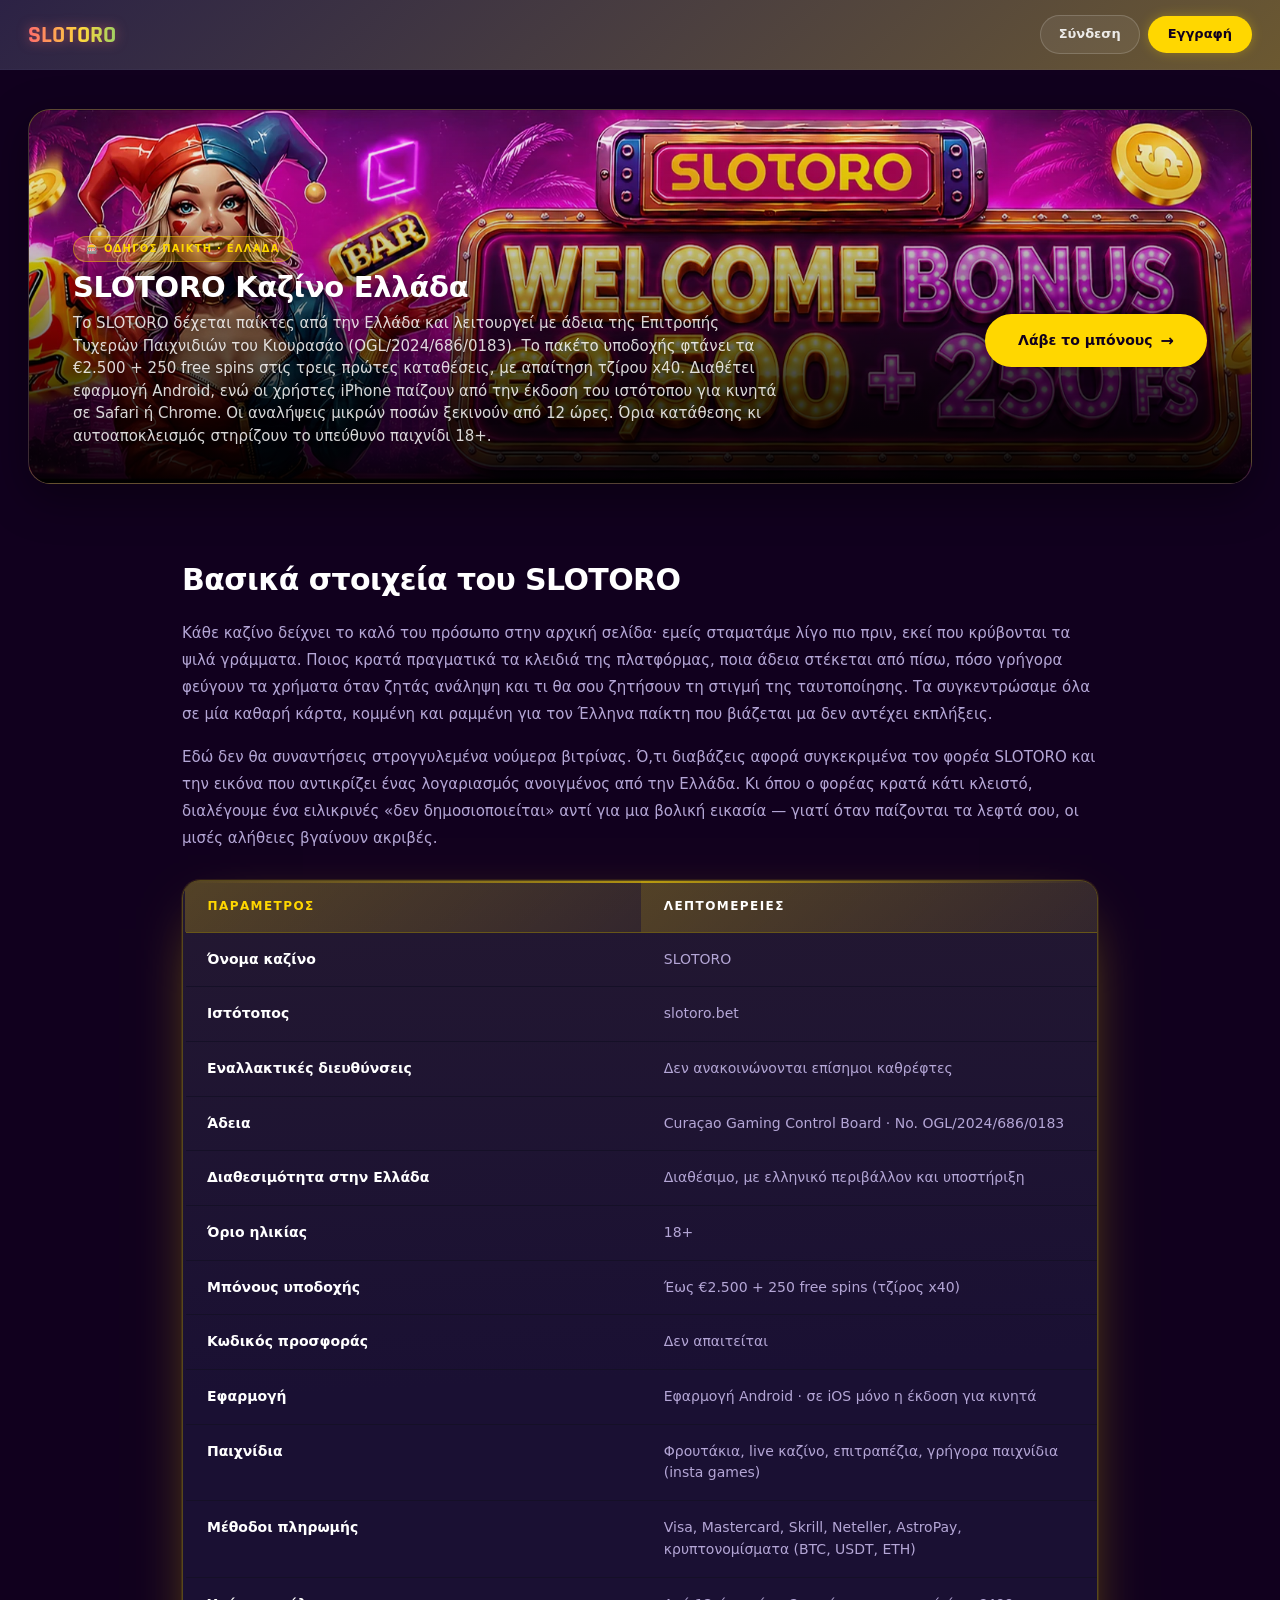
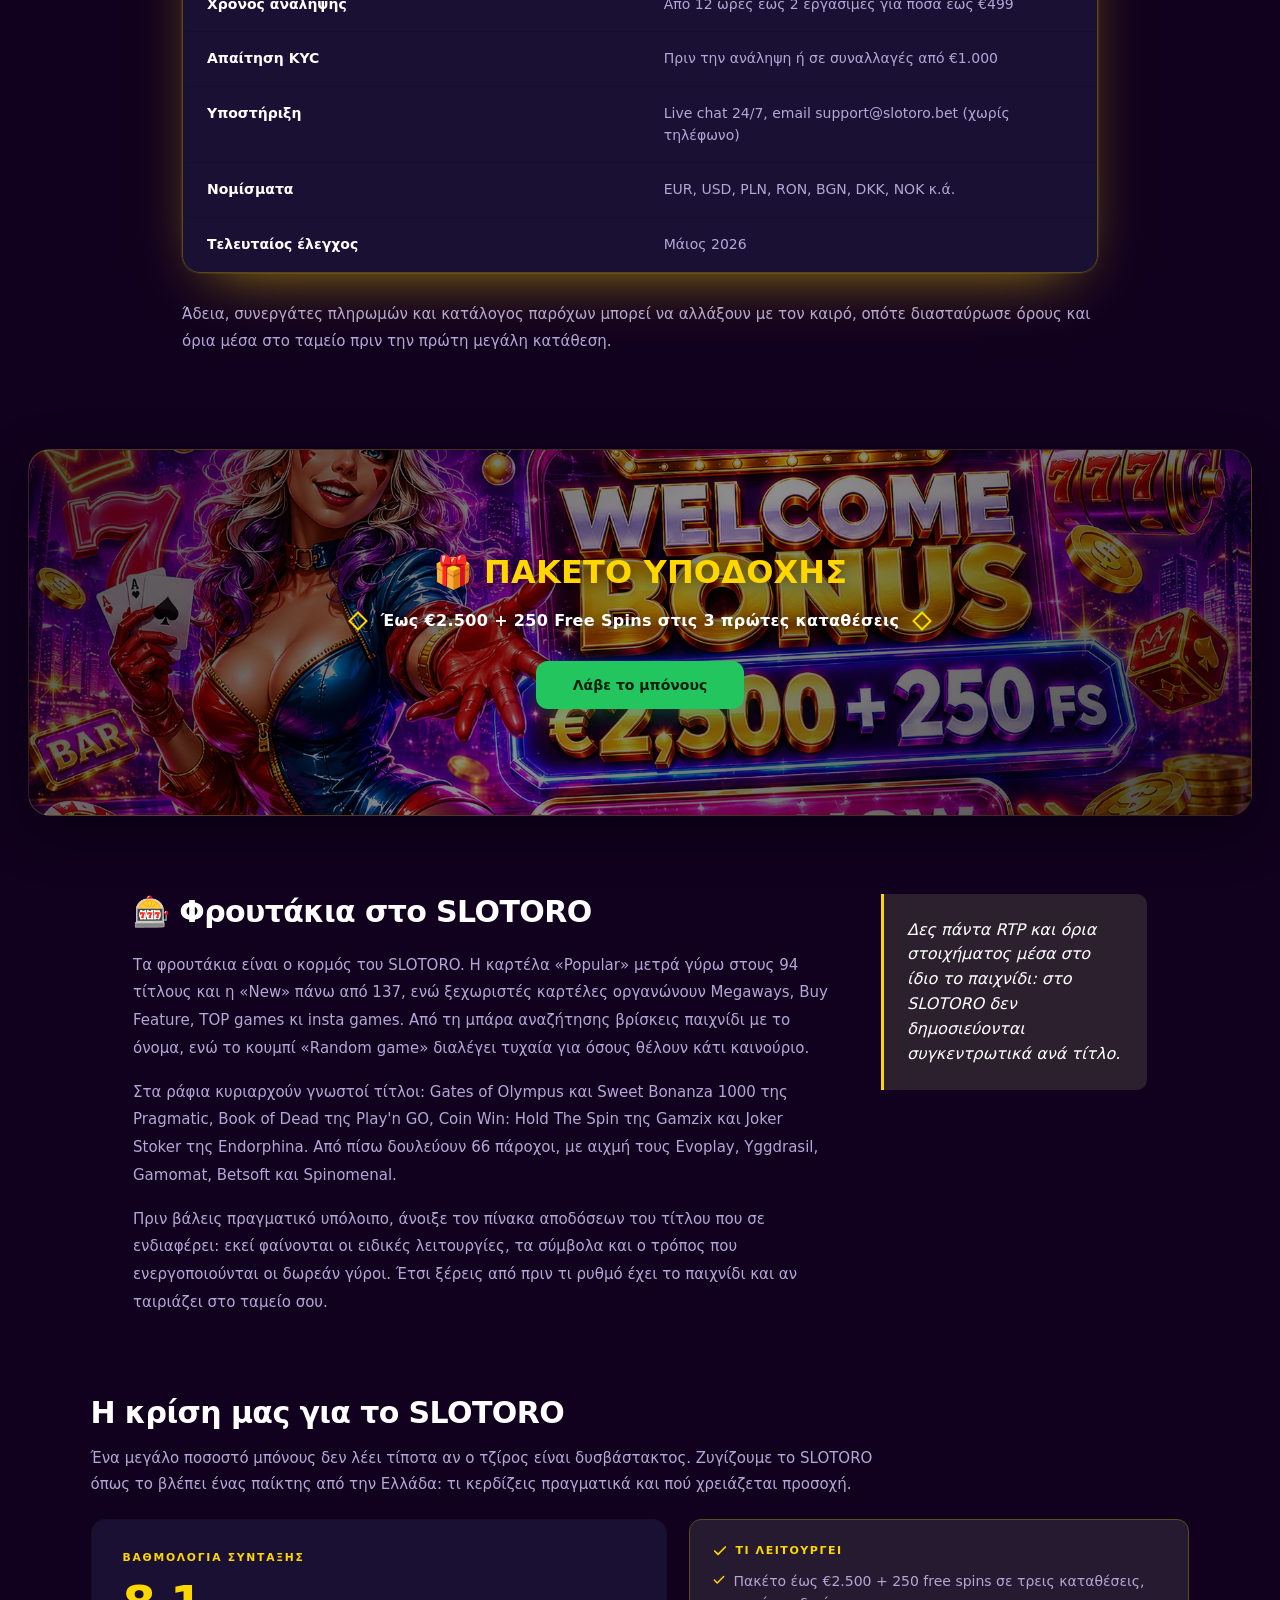
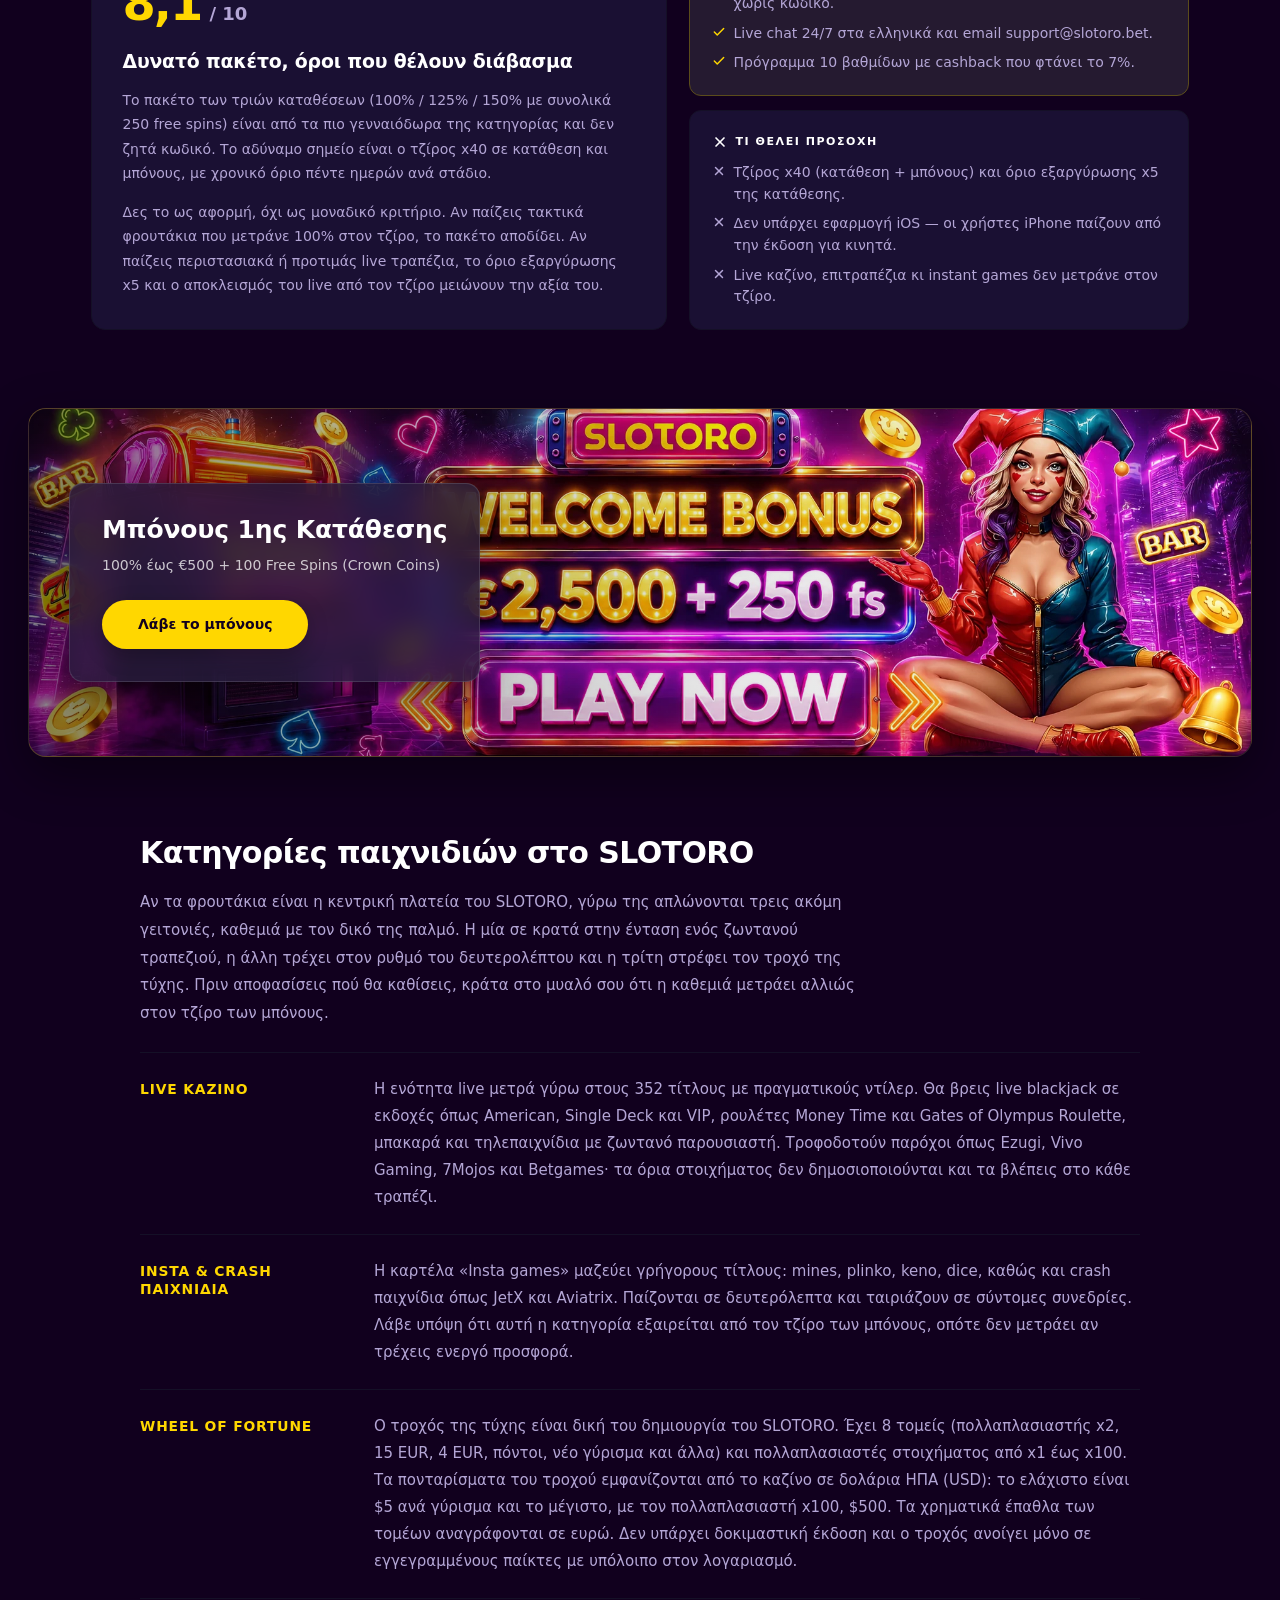
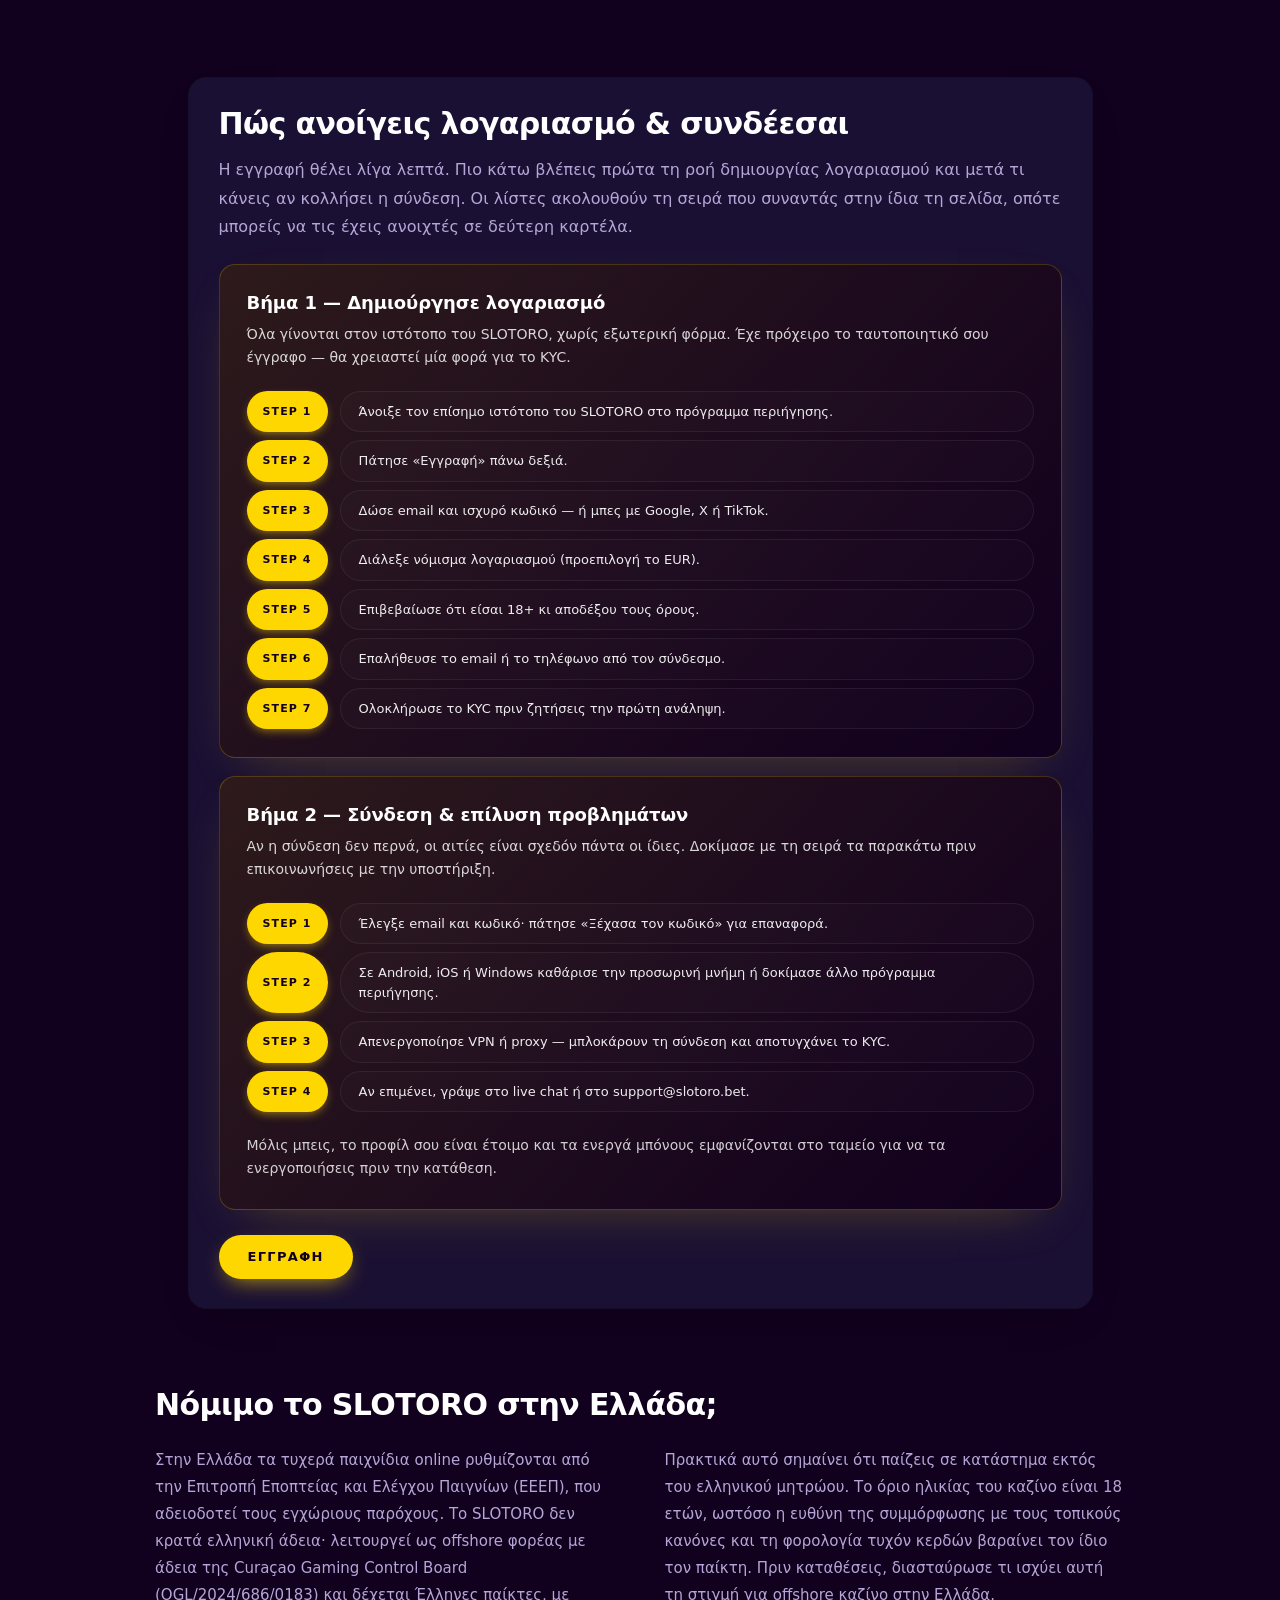
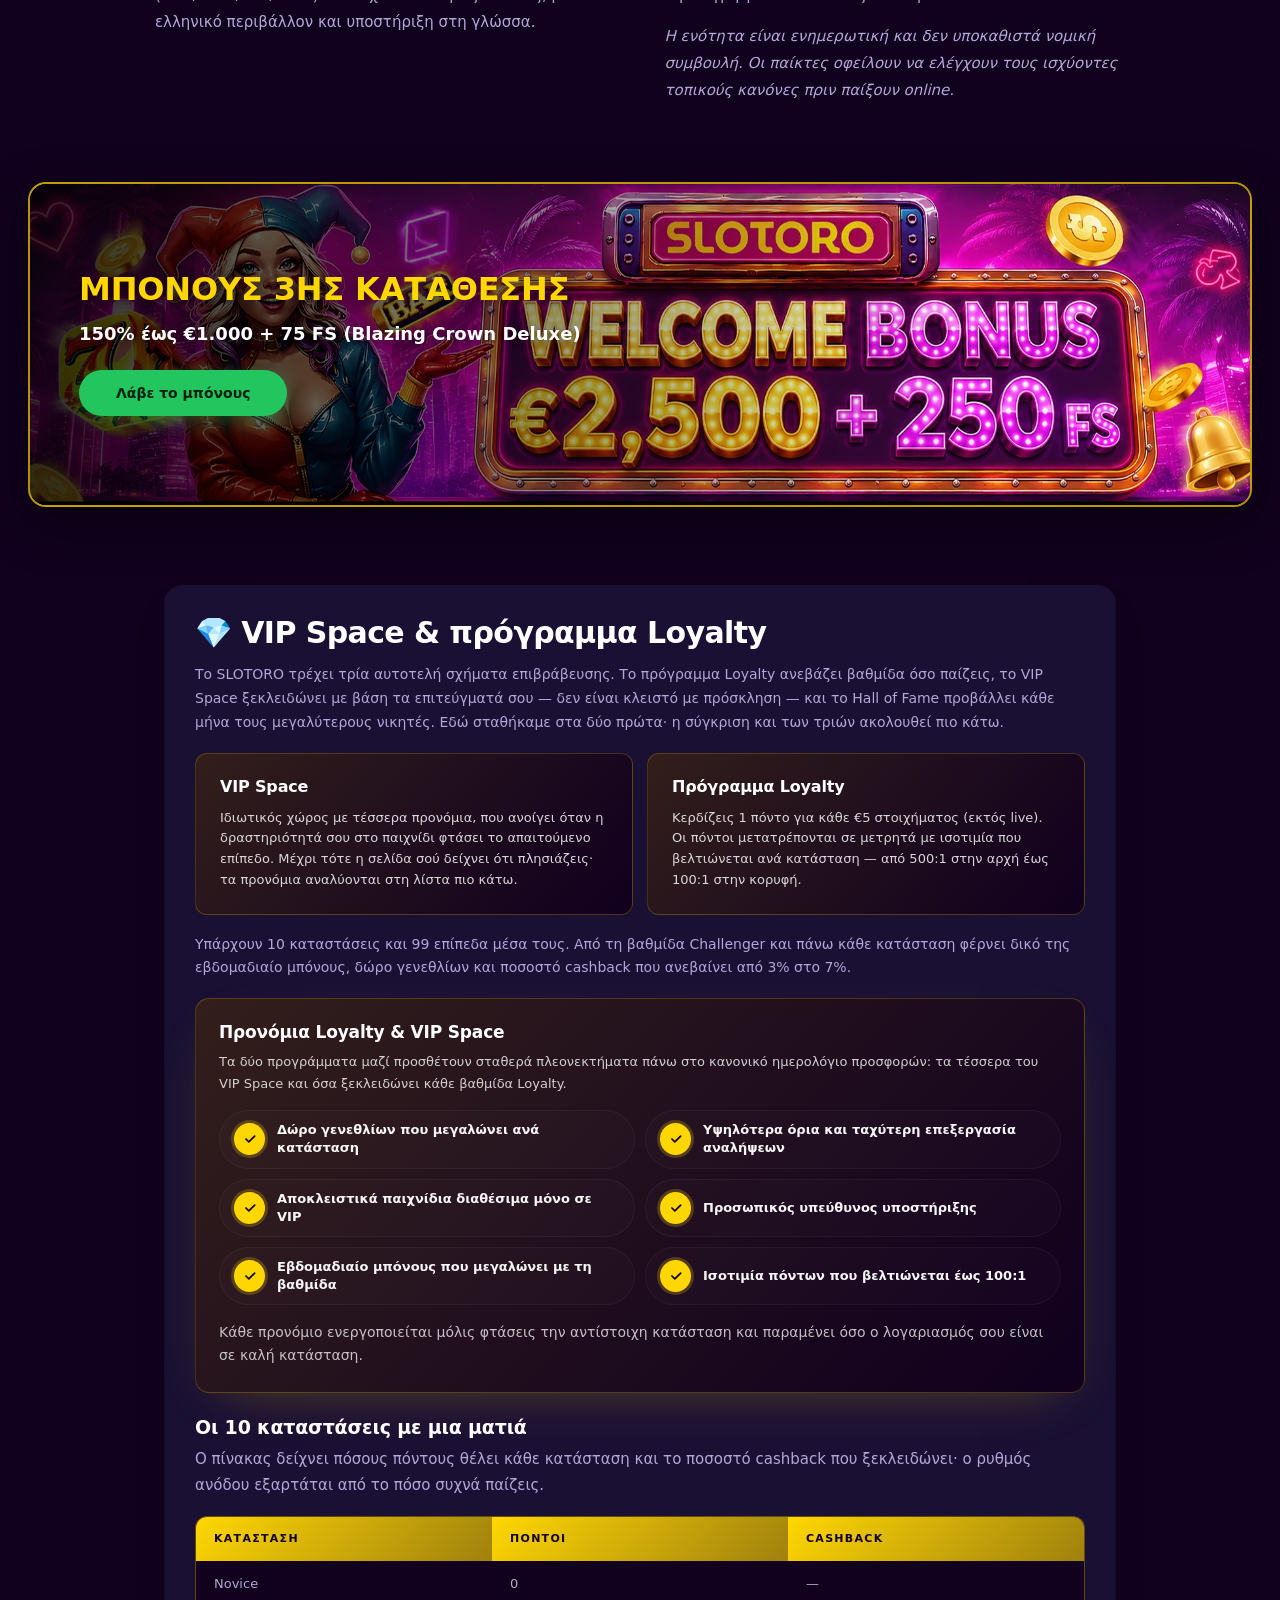
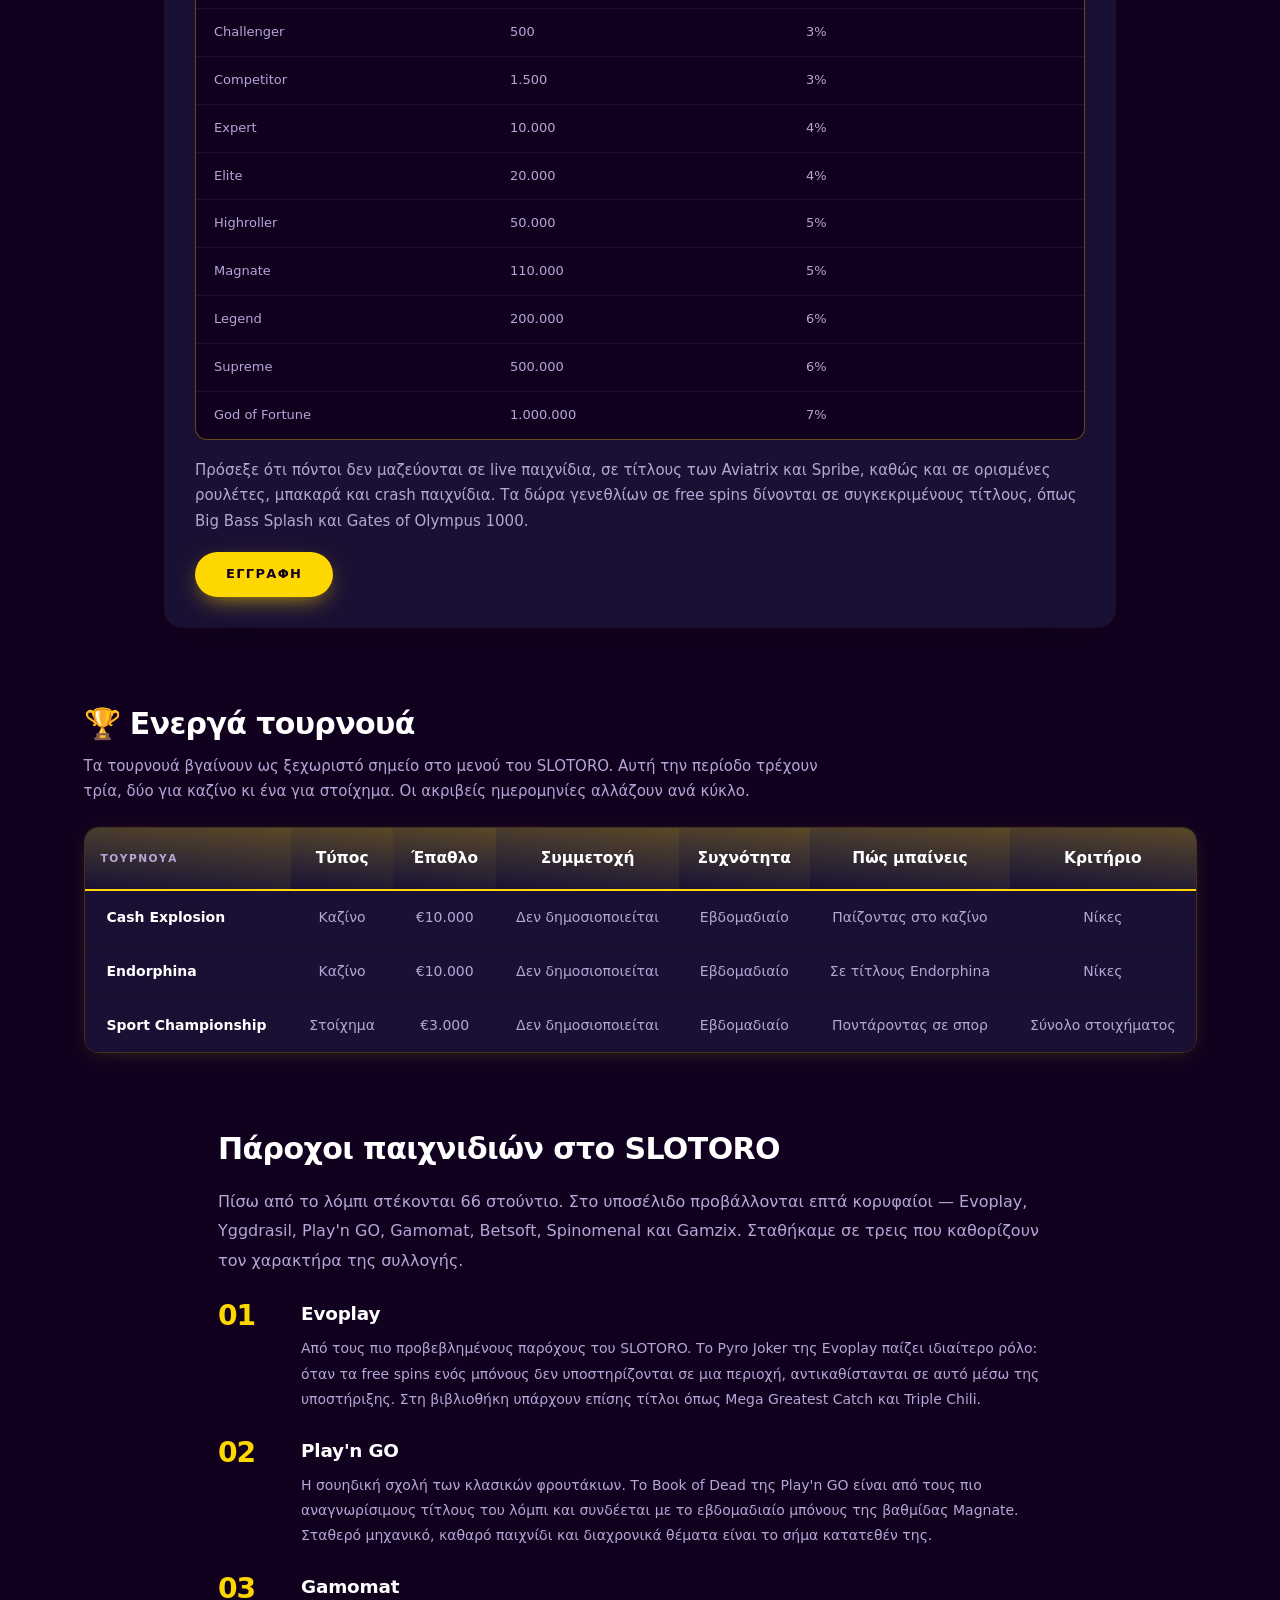
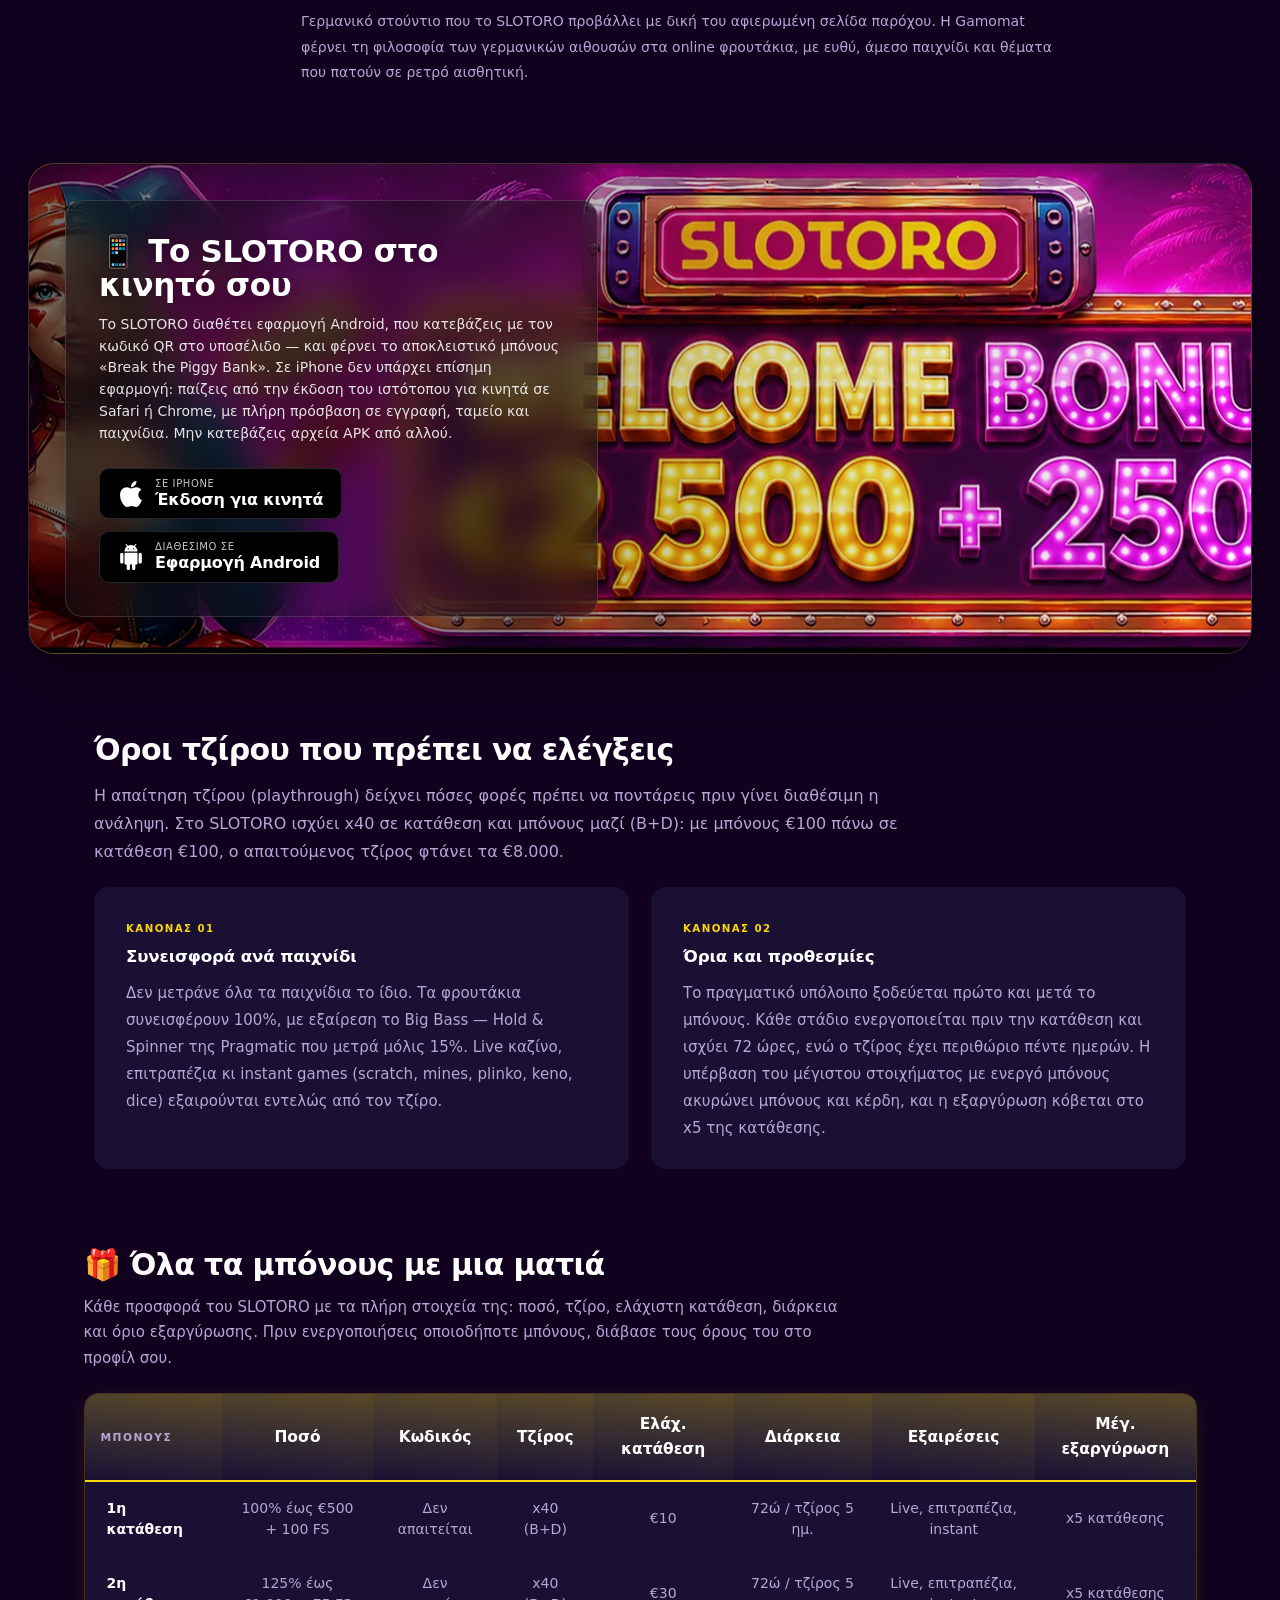
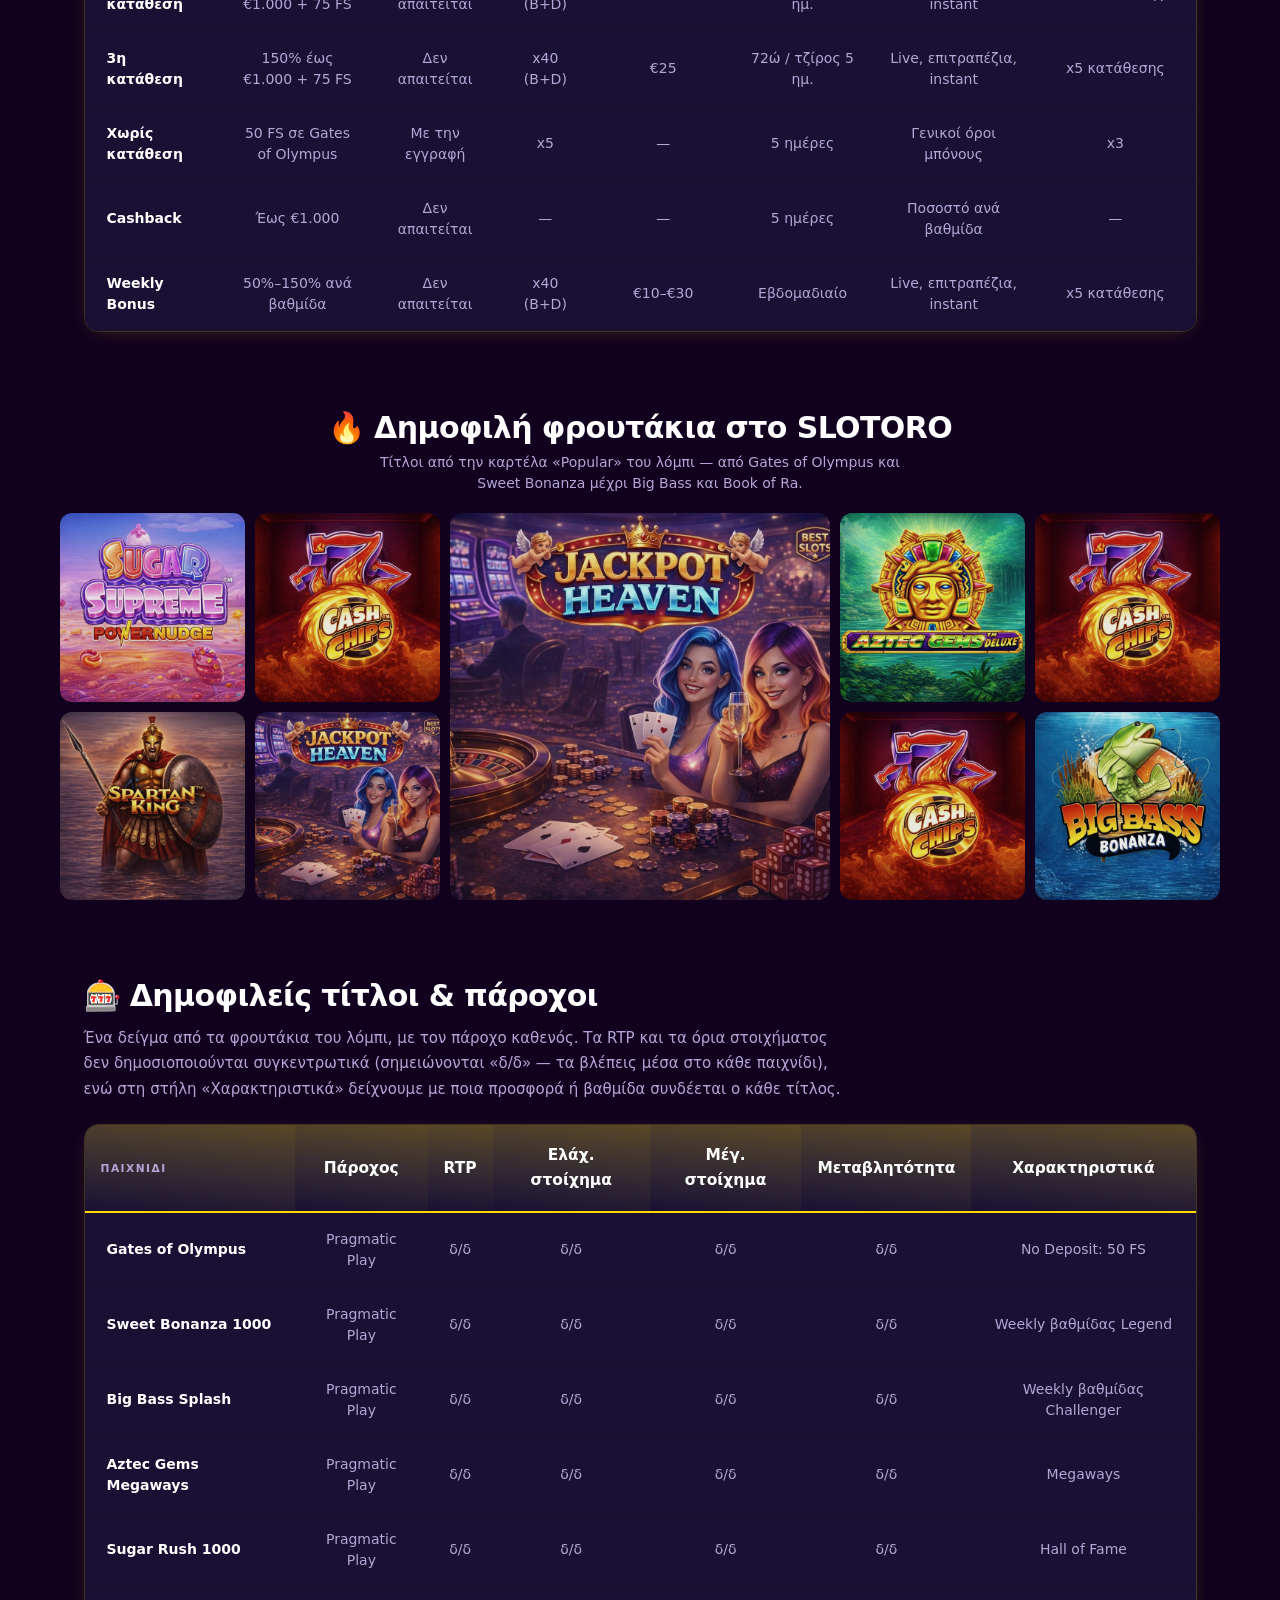
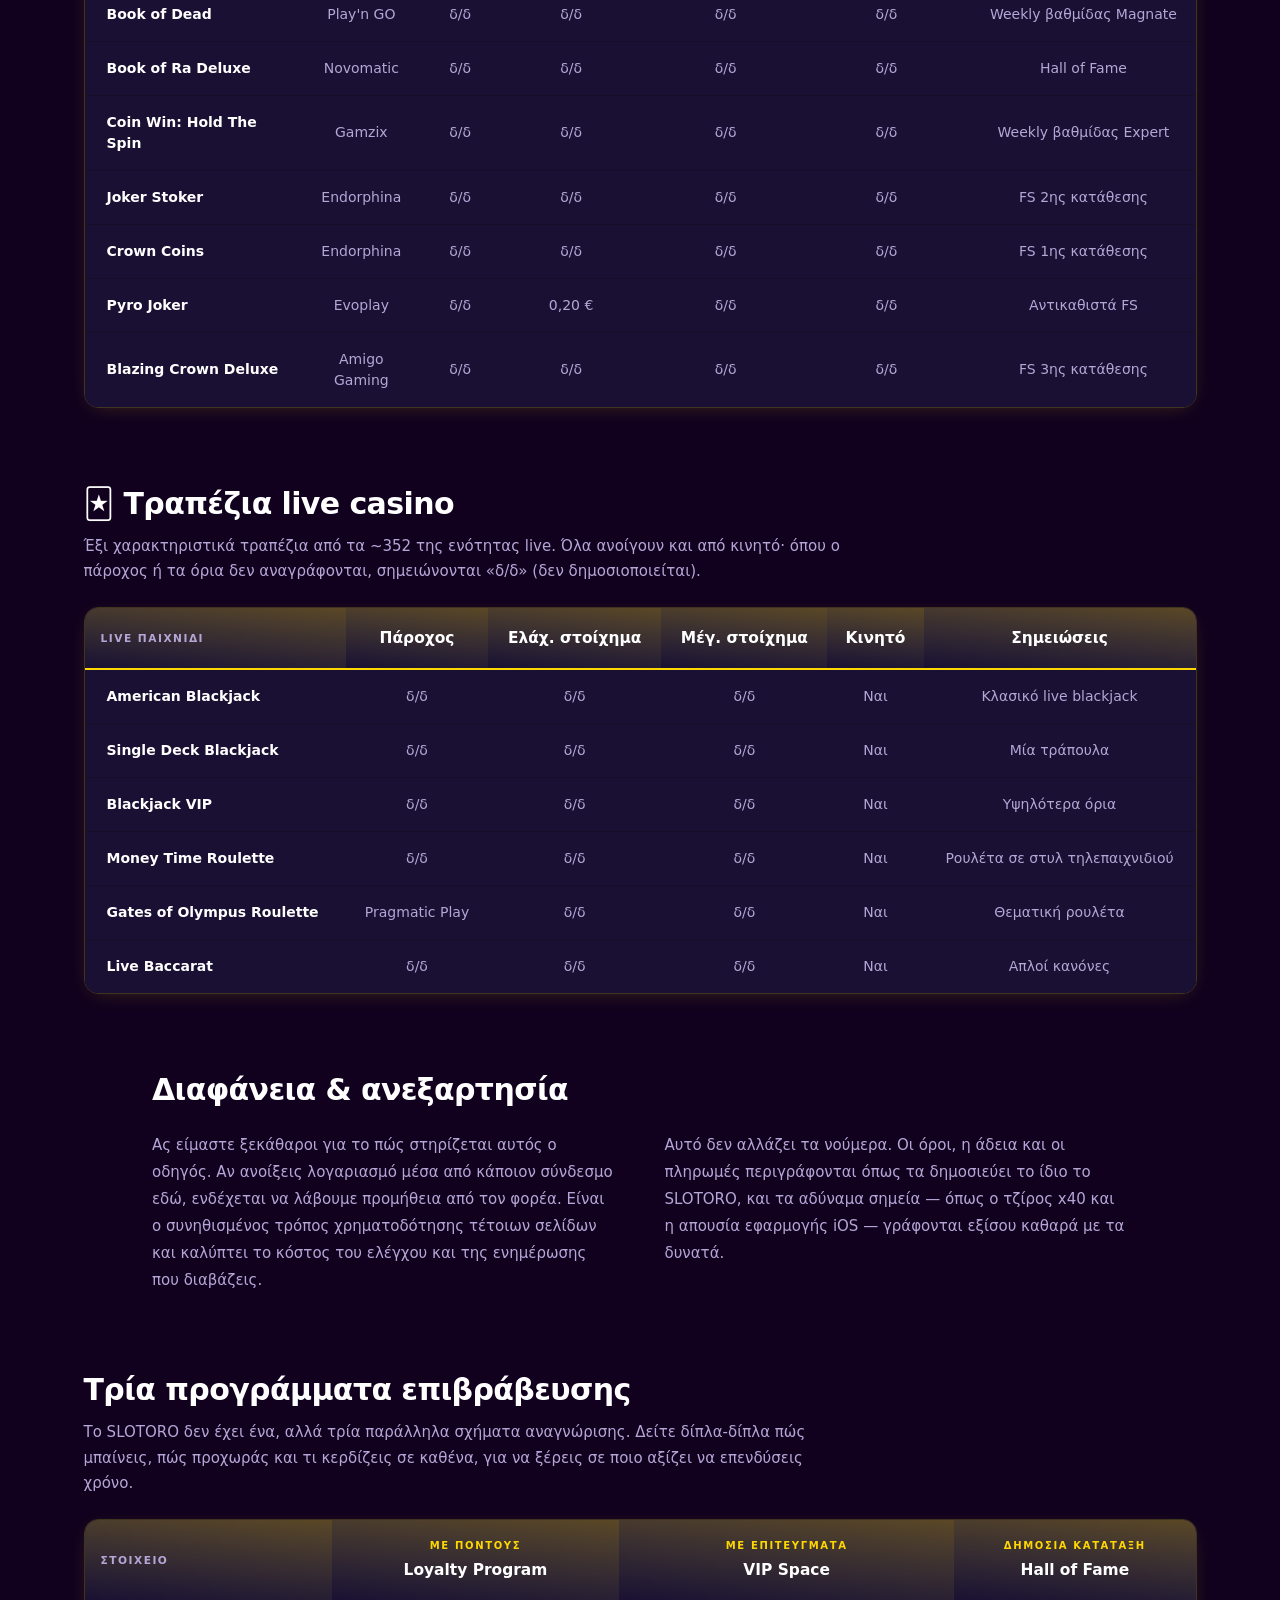
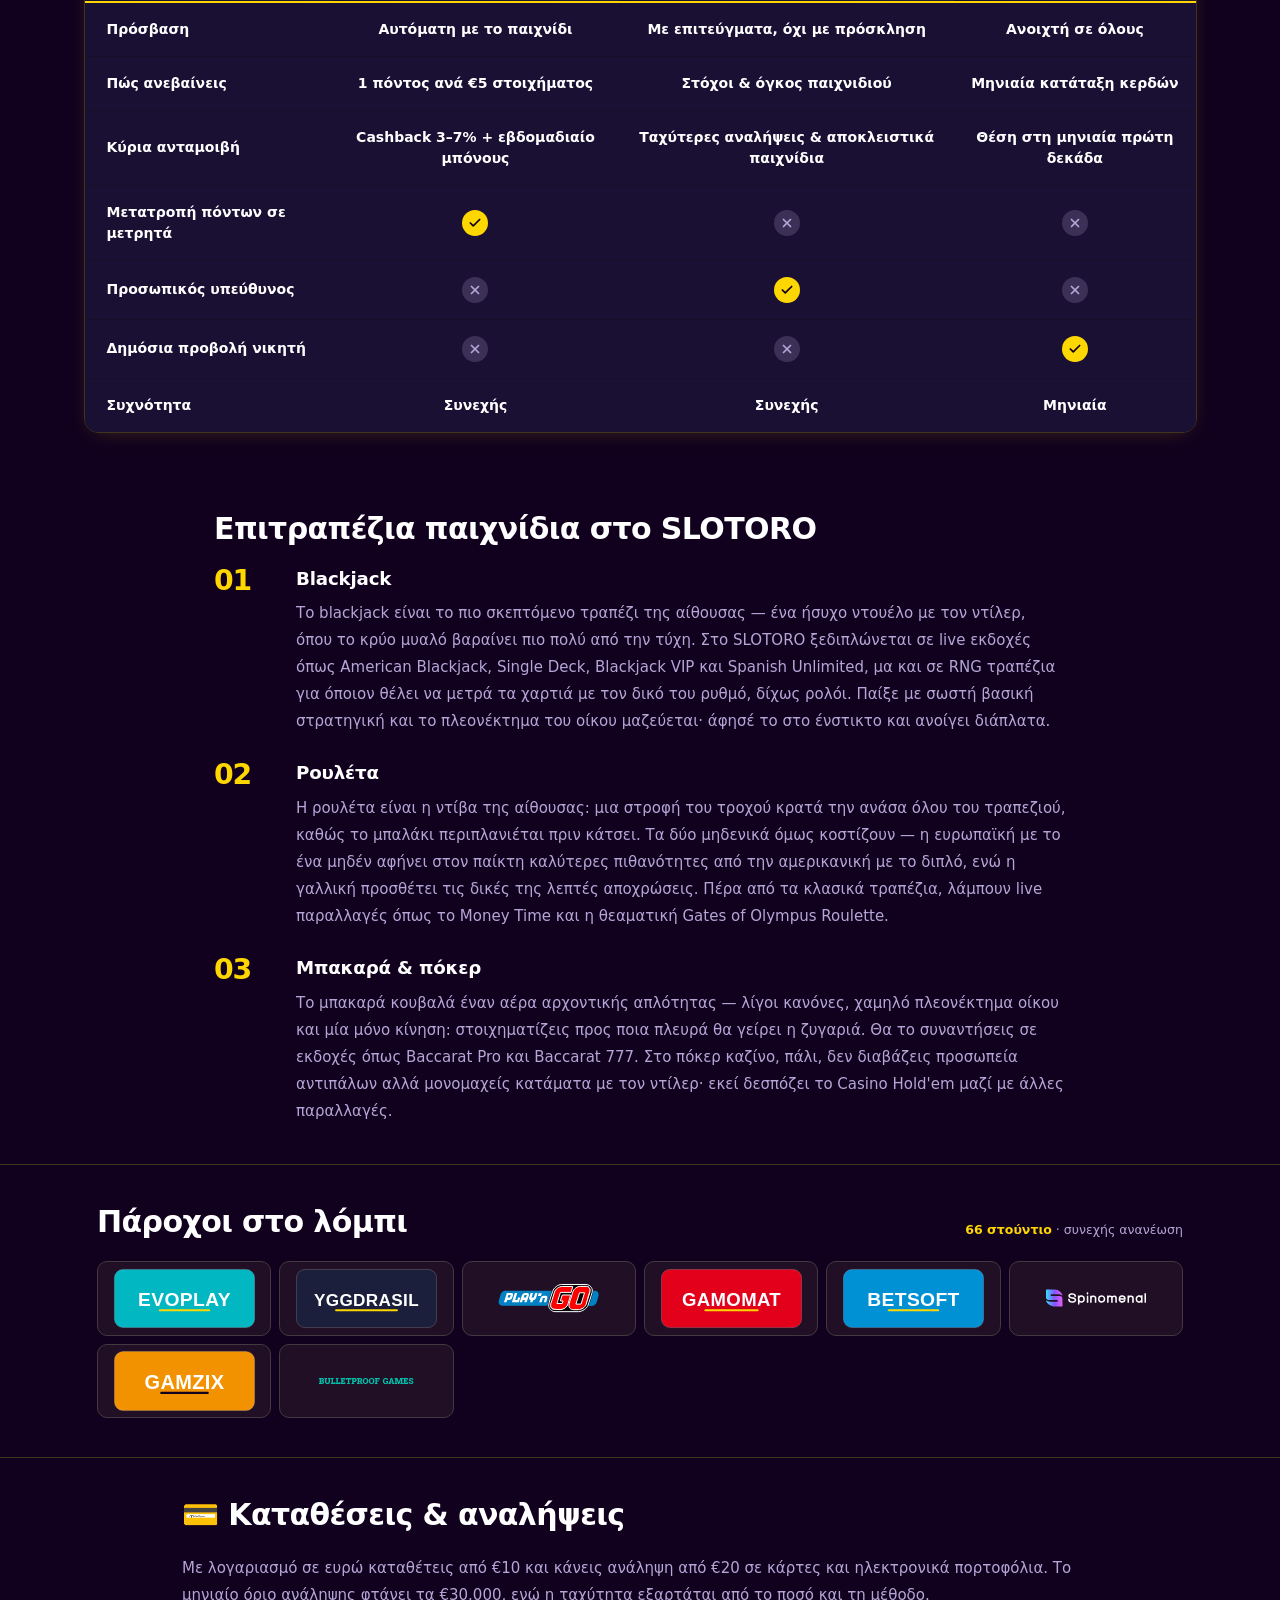
==== commit c48e4660: "Move site to branded GitHub Pages address Canonical, Open Graph, JSON-LD and sitemap use the new rep" ====
--- a/index.html
+++ b/index.html
@@ -8,20 +8,20 @@
 <link rel="stylesheet" href="css/style-6b39ce.css">
 <link rel="stylesheet" href="css/index.css">
 <link rel="icon" type="image/svg+xml" href="favicon.svg">
-<link rel="canonical" href="https://lerixxi.github.io/slotoro-casino-gr/">
+<link rel="canonical" href="https://lerixxi.github.io/slotoro-hellas/">
 <meta property="og:type" content="website">
-<meta property="og:url" content="https://lerixxi.github.io/slotoro-casino-gr/">
+<meta property="og:url" content="https://lerixxi.github.io/slotoro-hellas/">
 <meta property="og:title" content="SLOTORO Καζίνο Ελλάδα – Μπόνους, Φρι Σπιν &amp; Παιχνίδια">
 <meta property="og:description" content="Πακέτο υποδοχής έως €2.500 + 250 free spins, άδεια Κιουρασάο, γρήγορες αναλήψεις κι εφαρμογή Android για παίκτες από την Ελλάδα.">
-<meta property="og:image" content="https://lerixxi.github.io/slotoro-casino-gr/og-image.jpg">
+<meta property="og:image" content="https://lerixxi.github.io/slotoro-hellas/og-image.jpg">
 <meta property="og:image:width" content="1200">
 <meta property="og:image:height" content="630">
 <meta property="og:image:type" content="image/jpeg">
 <meta name="twitter:card" content="summary_large_image">
-<meta name="twitter:url" content="https://lerixxi.github.io/slotoro-casino-gr/">
+<meta name="twitter:url" content="https://lerixxi.github.io/slotoro-hellas/">
 <meta name="twitter:title" content="SLOTORO Καζίνο Ελλάδα – Μπόνους, Φρι Σπιν &amp; Παιχνίδια">
 <meta name="twitter:description" content="Πακέτο υποδοχής έως €2.500 + 250 free spins, άδεια Κιουρασάο, γρήγορες αναλήψεις κι εφαρμογή Android για παίκτες από την Ελλάδα.">
-<meta name="twitter:image" content="https://lerixxi.github.io/slotoro-casino-gr/og-image.jpg">
+<meta name="twitter:image" content="https://lerixxi.github.io/slotoro-hellas/og-image.jpg">
 </head>
 <body class="ar-nav-hover-8">
 
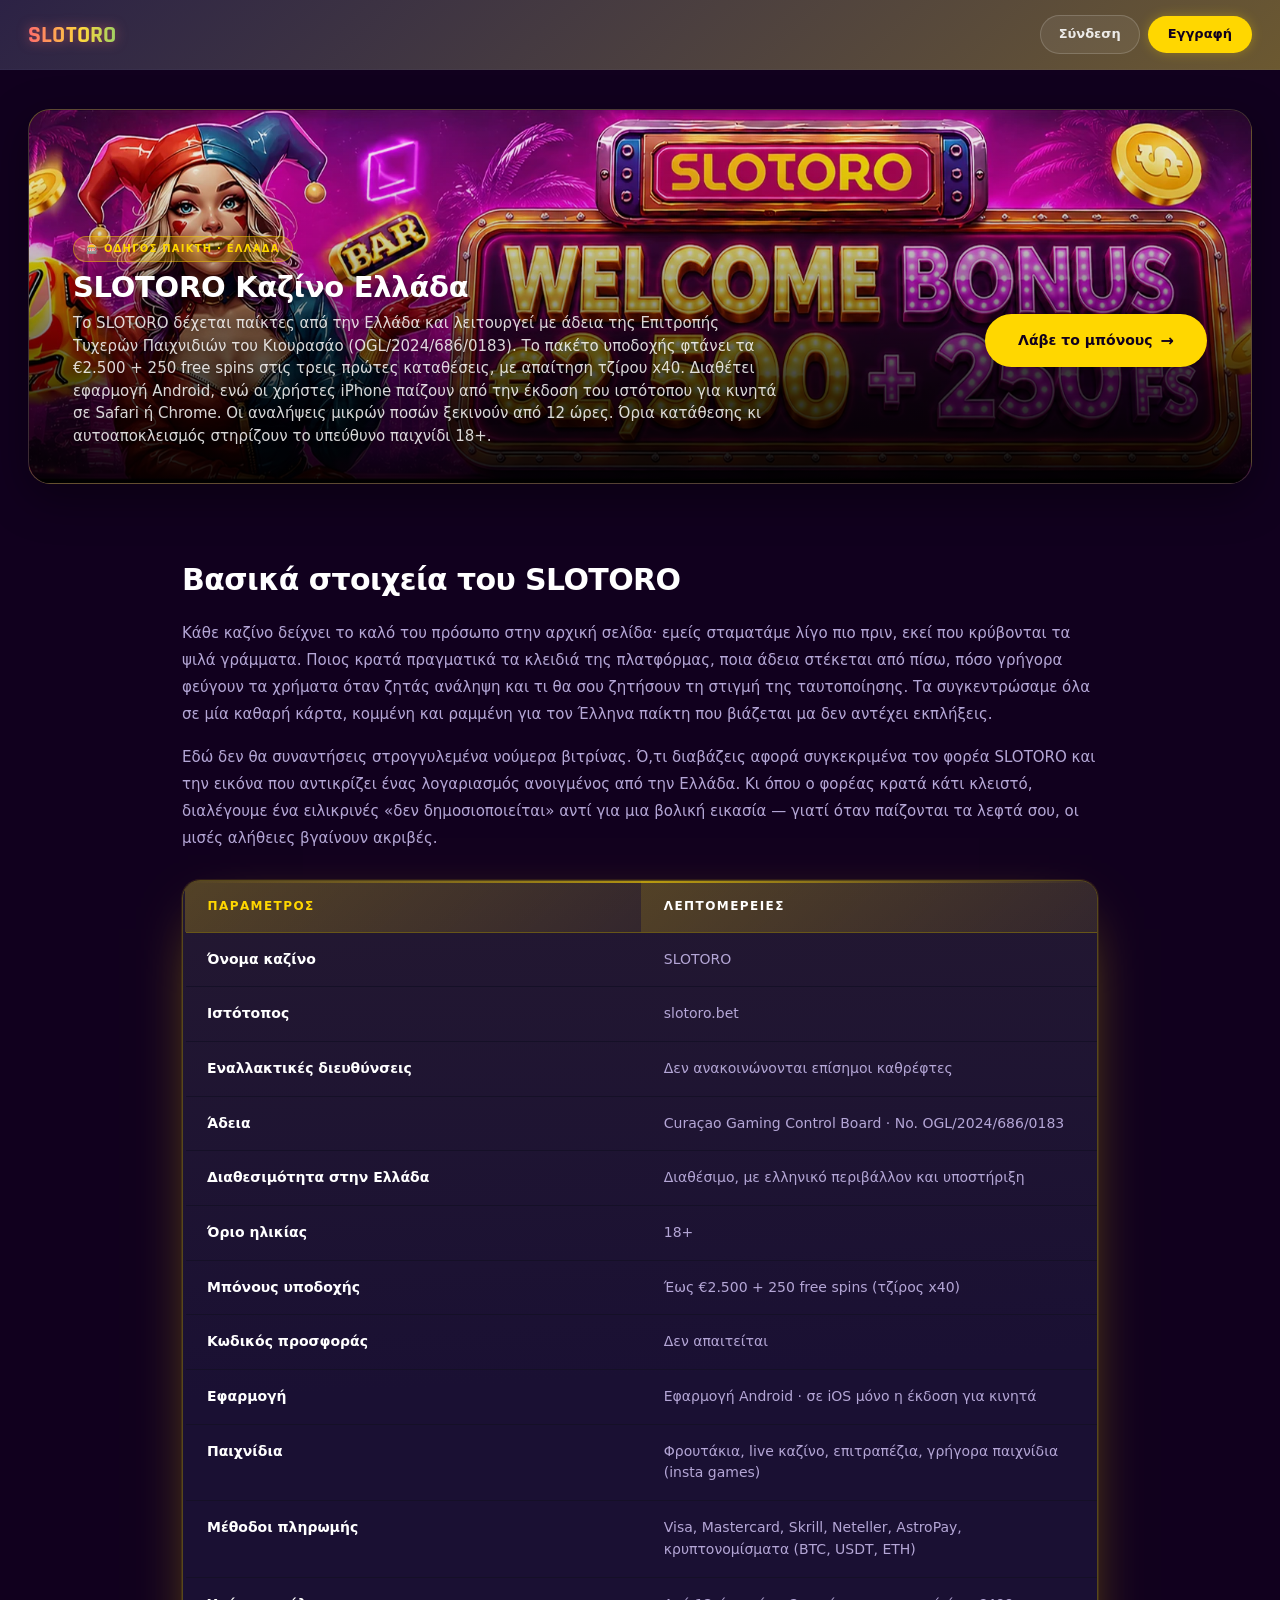
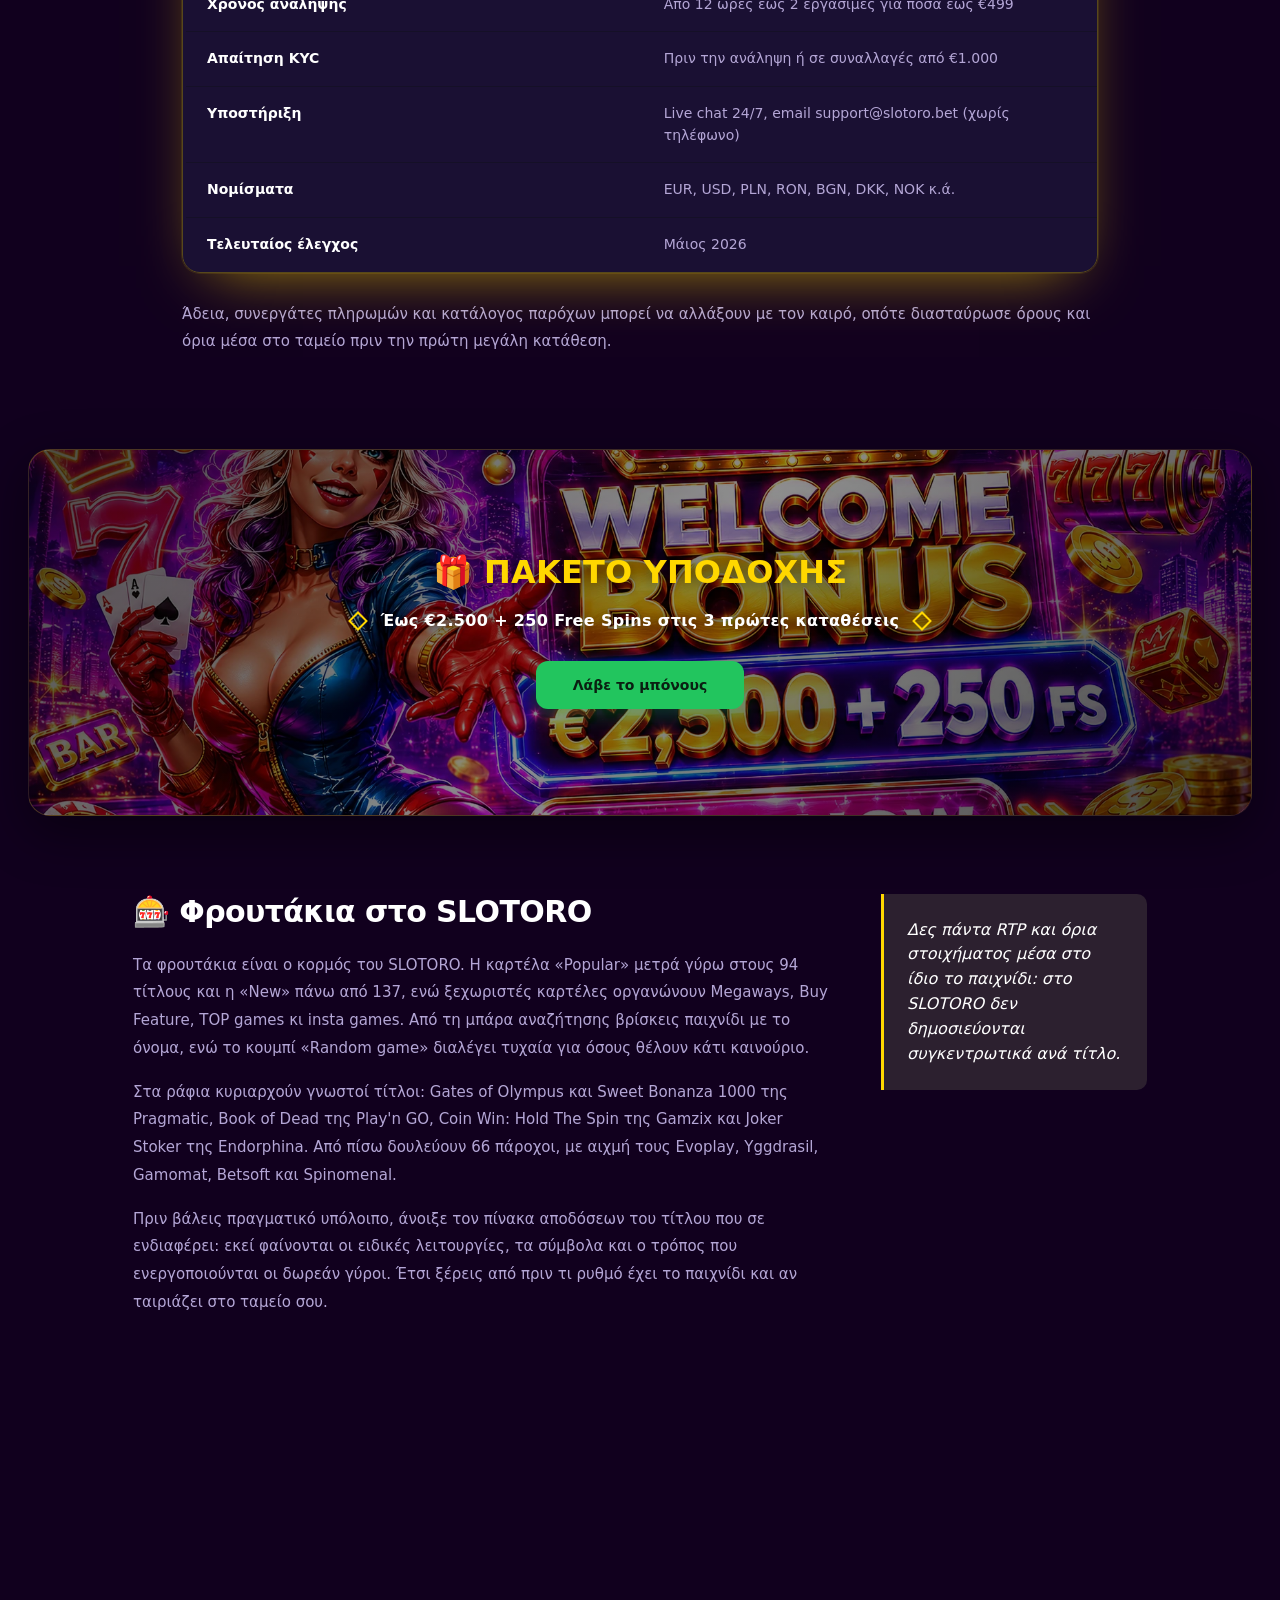
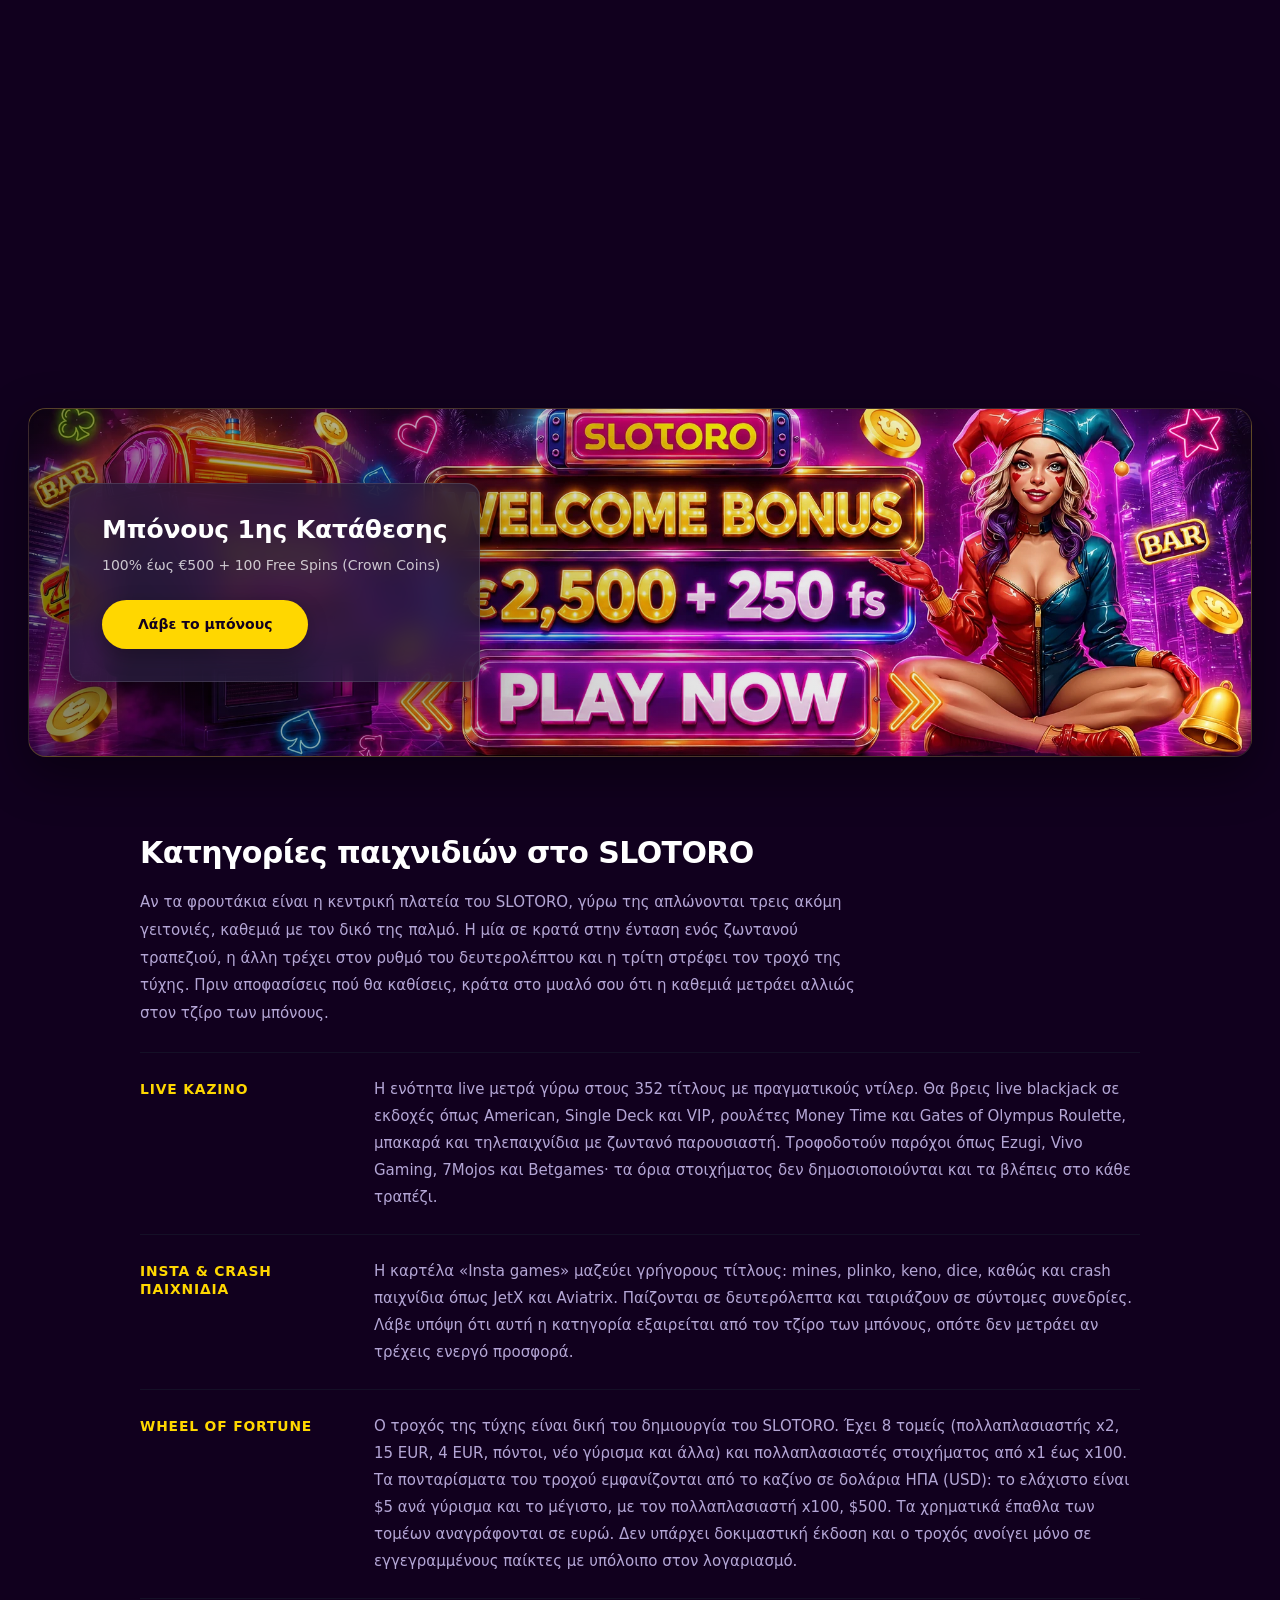
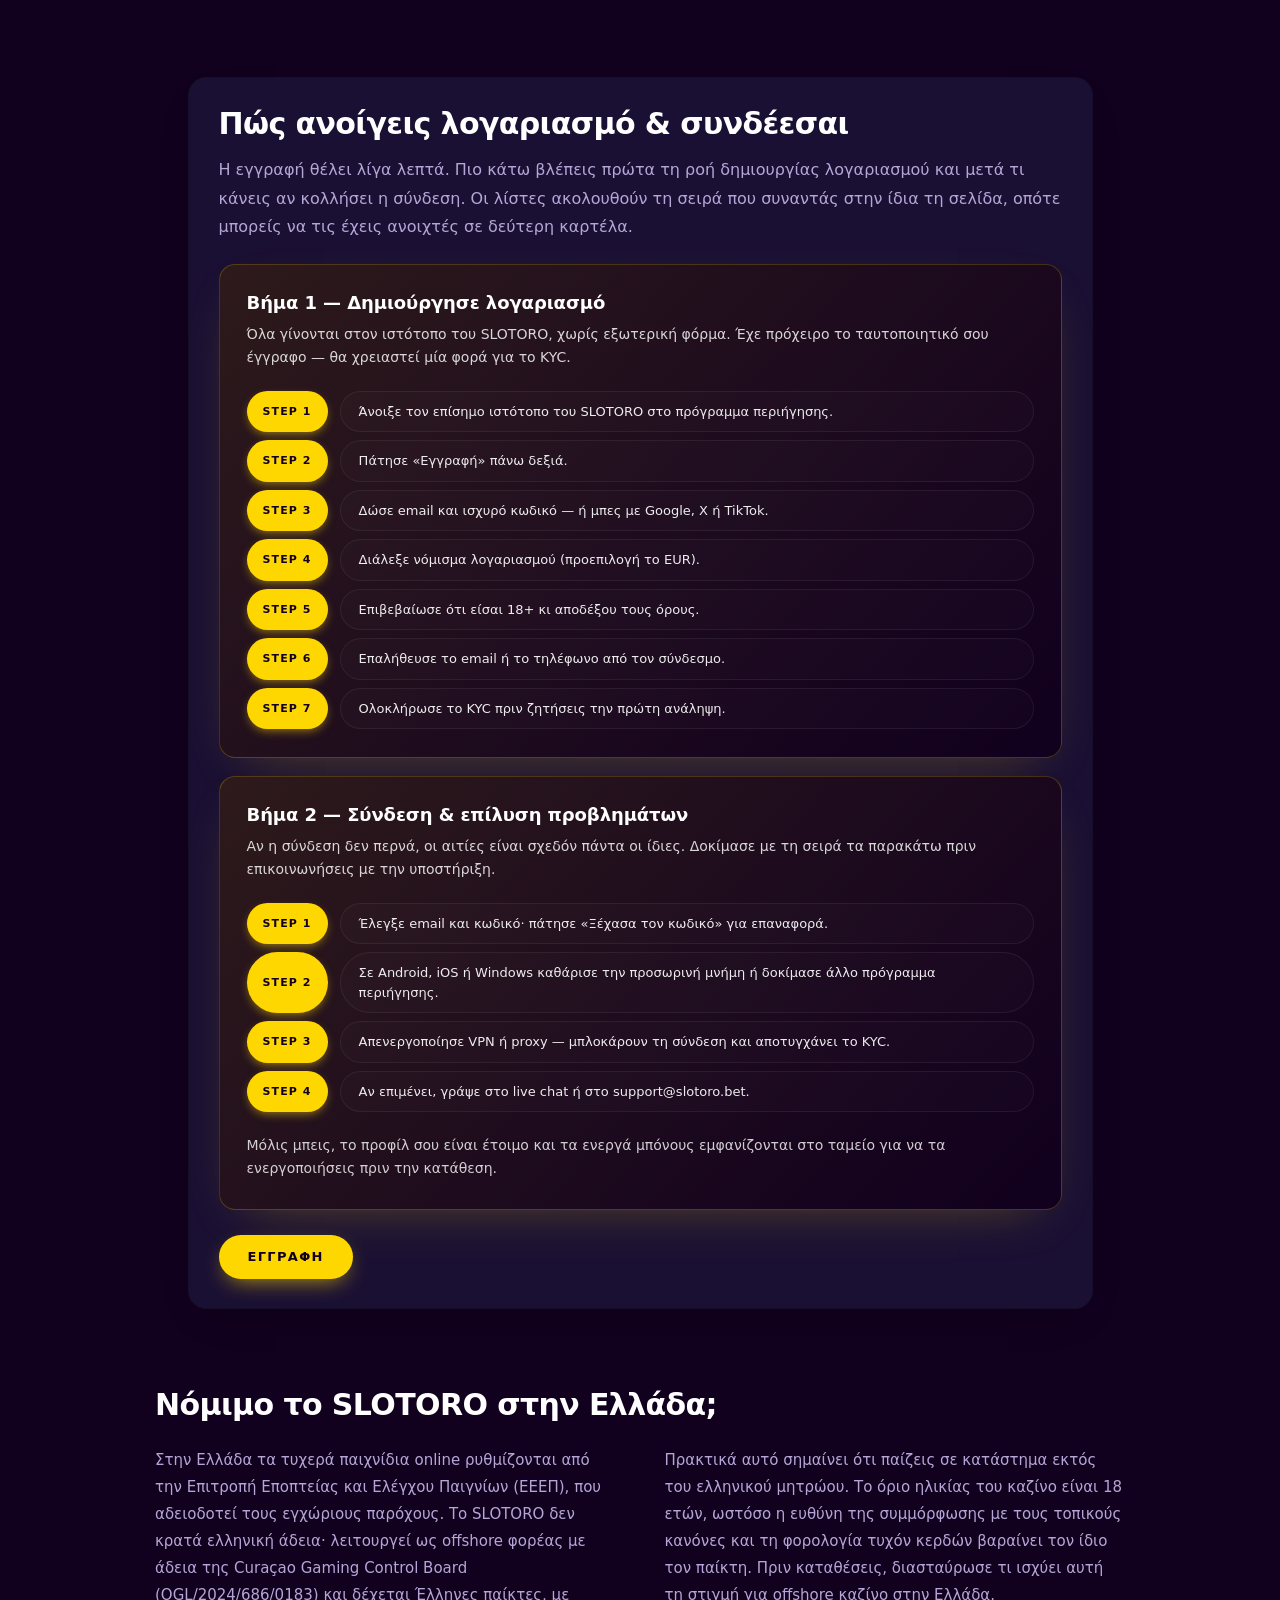
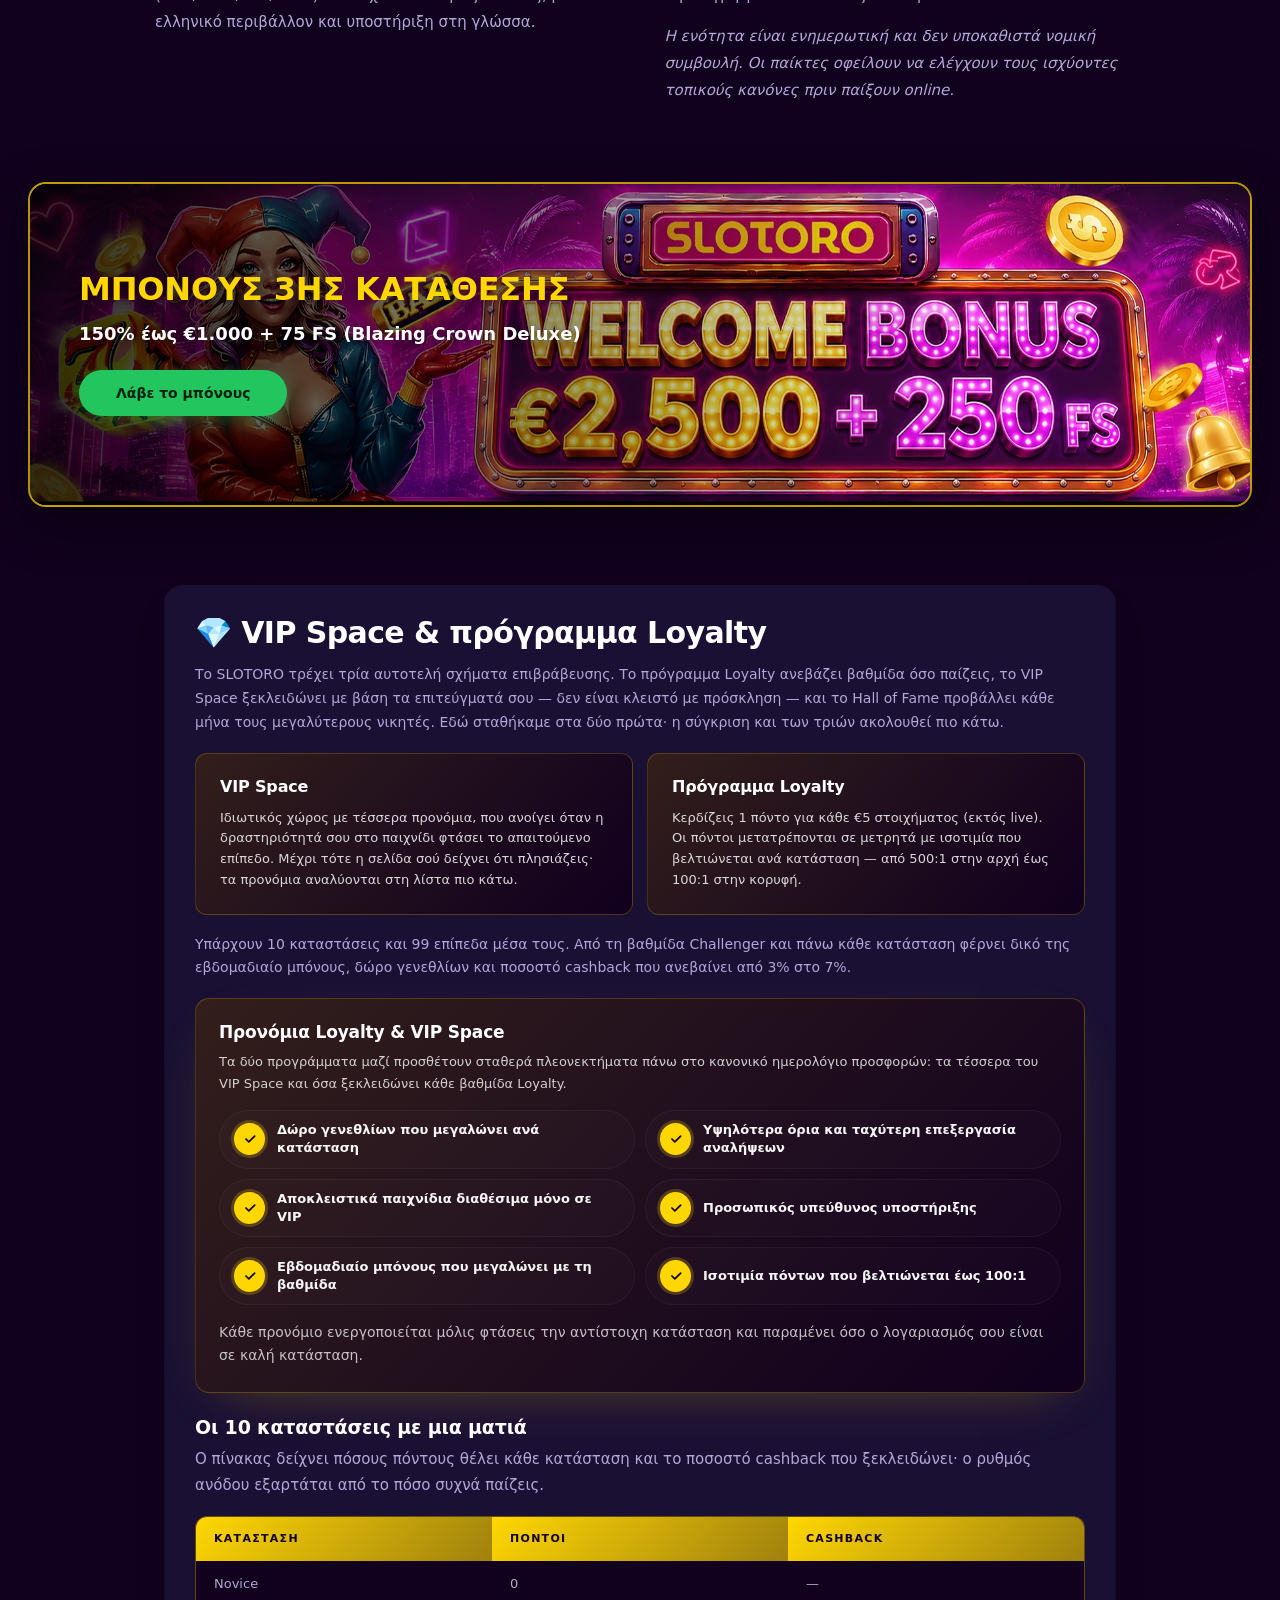
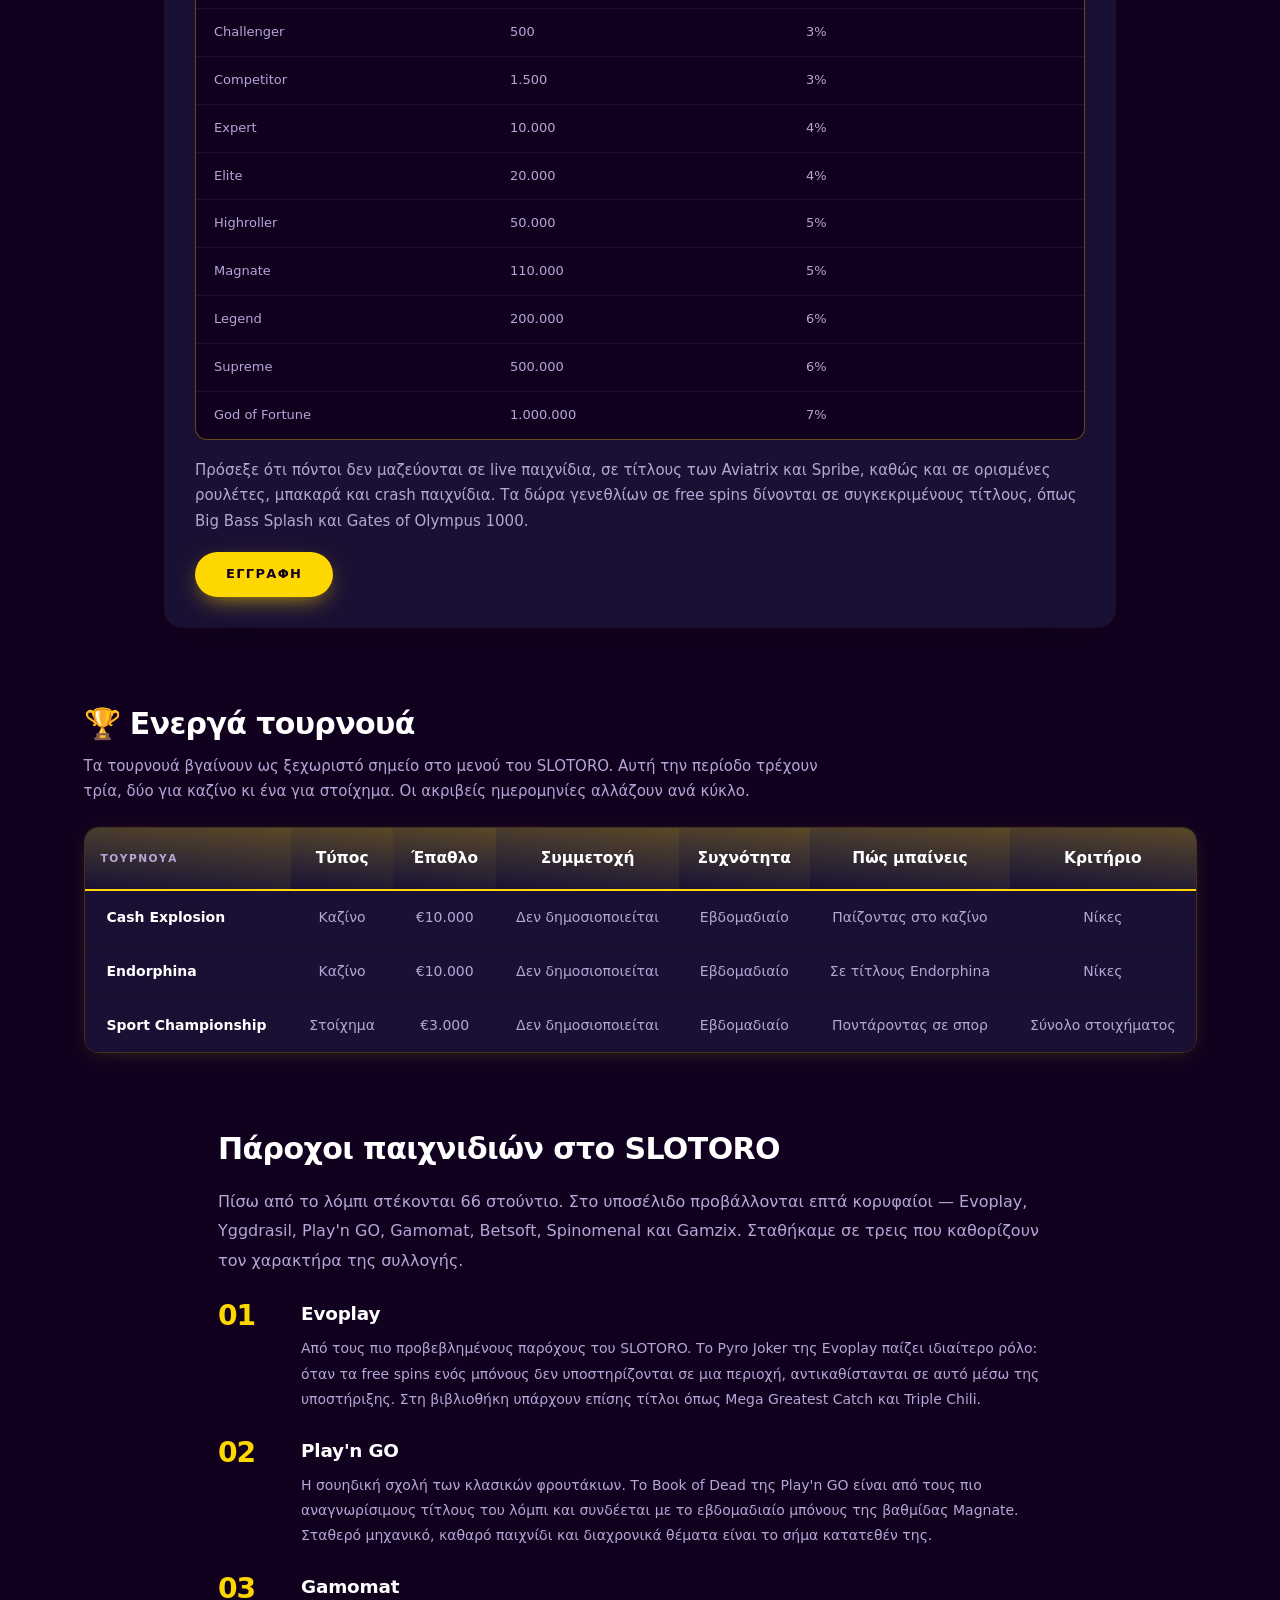
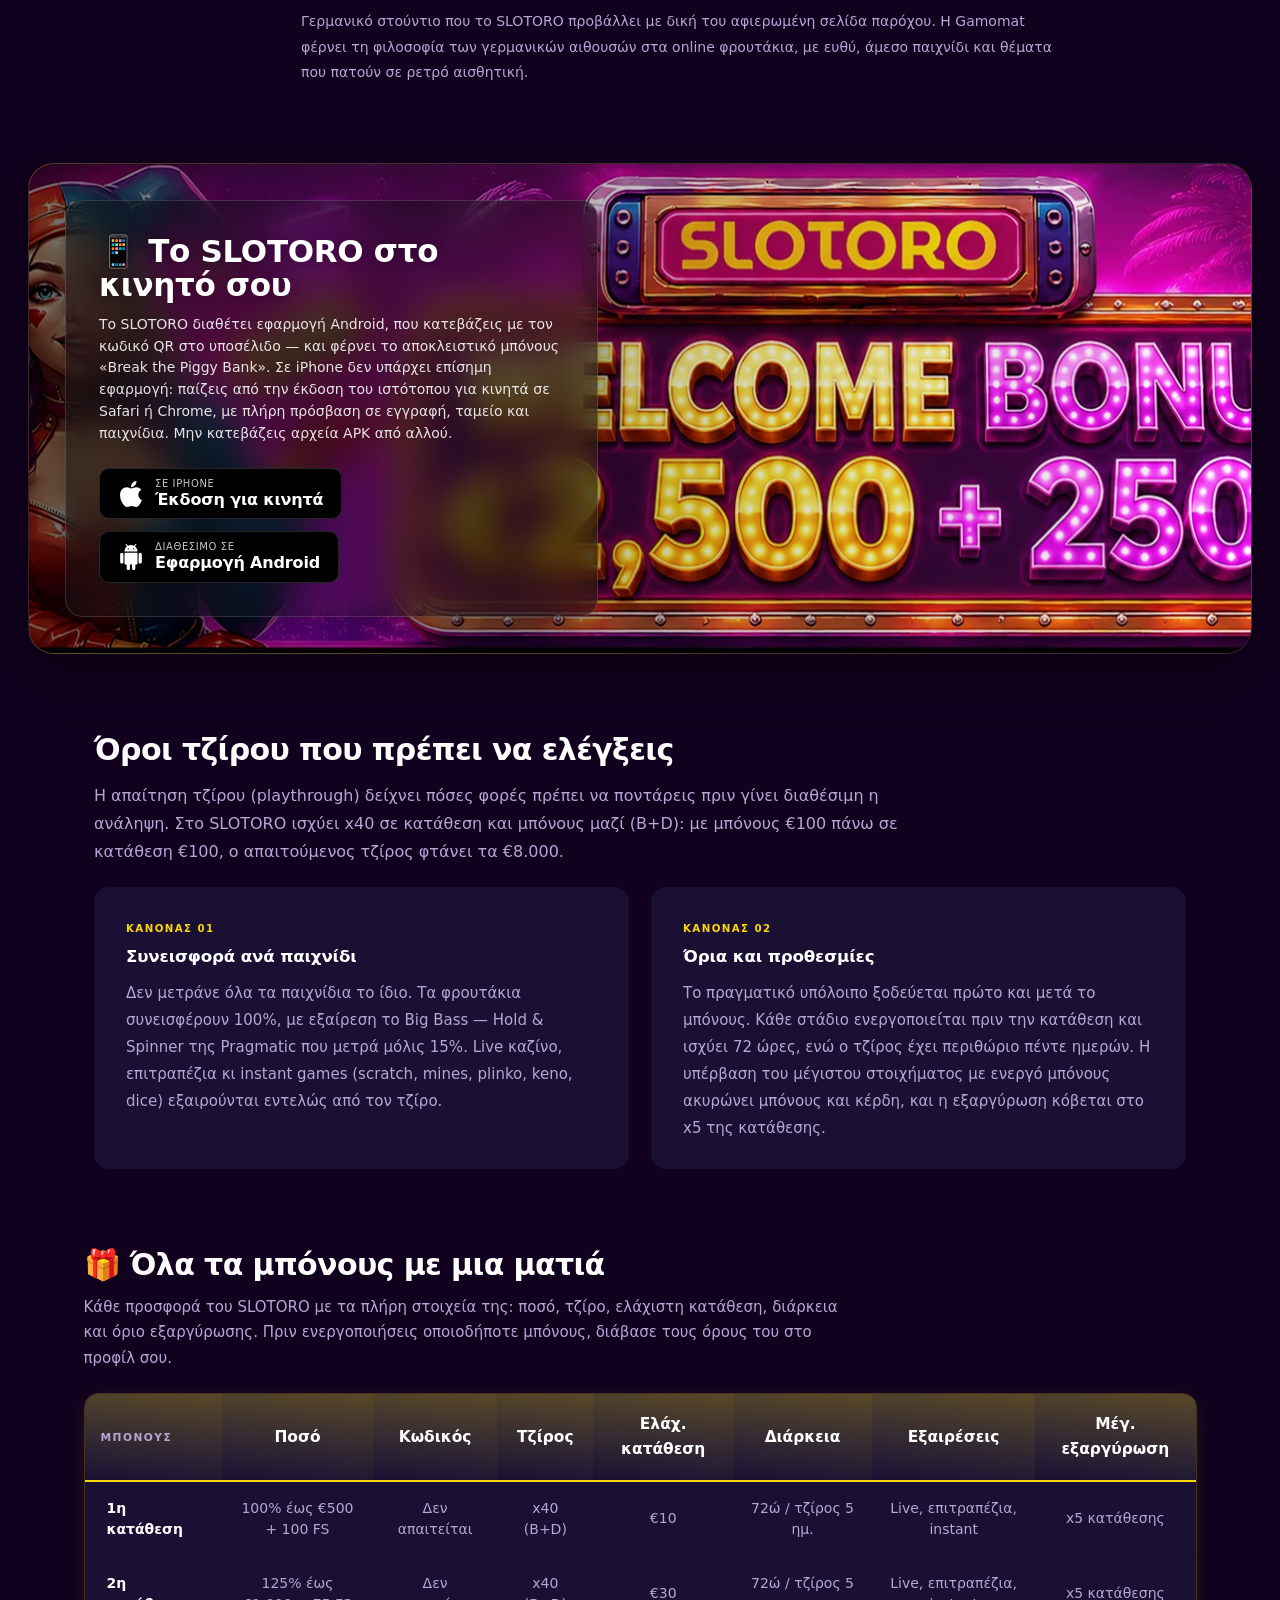
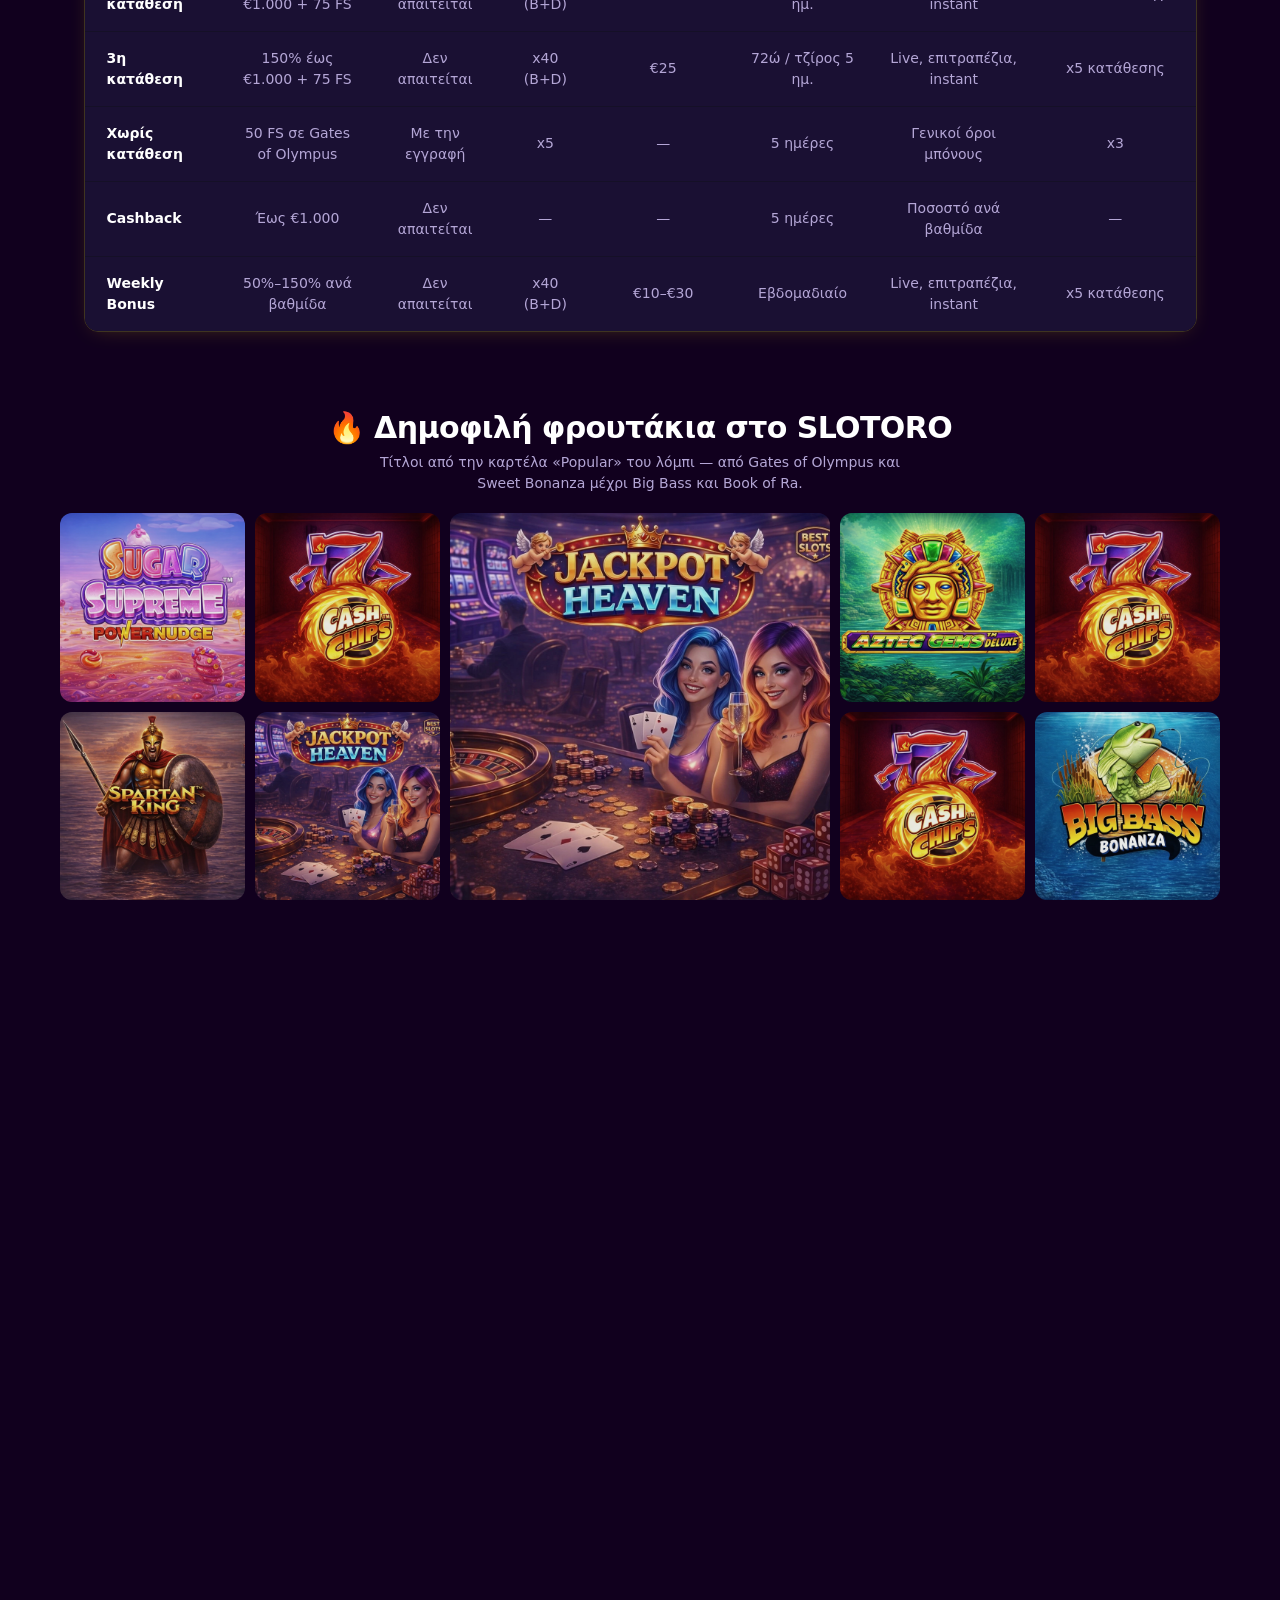
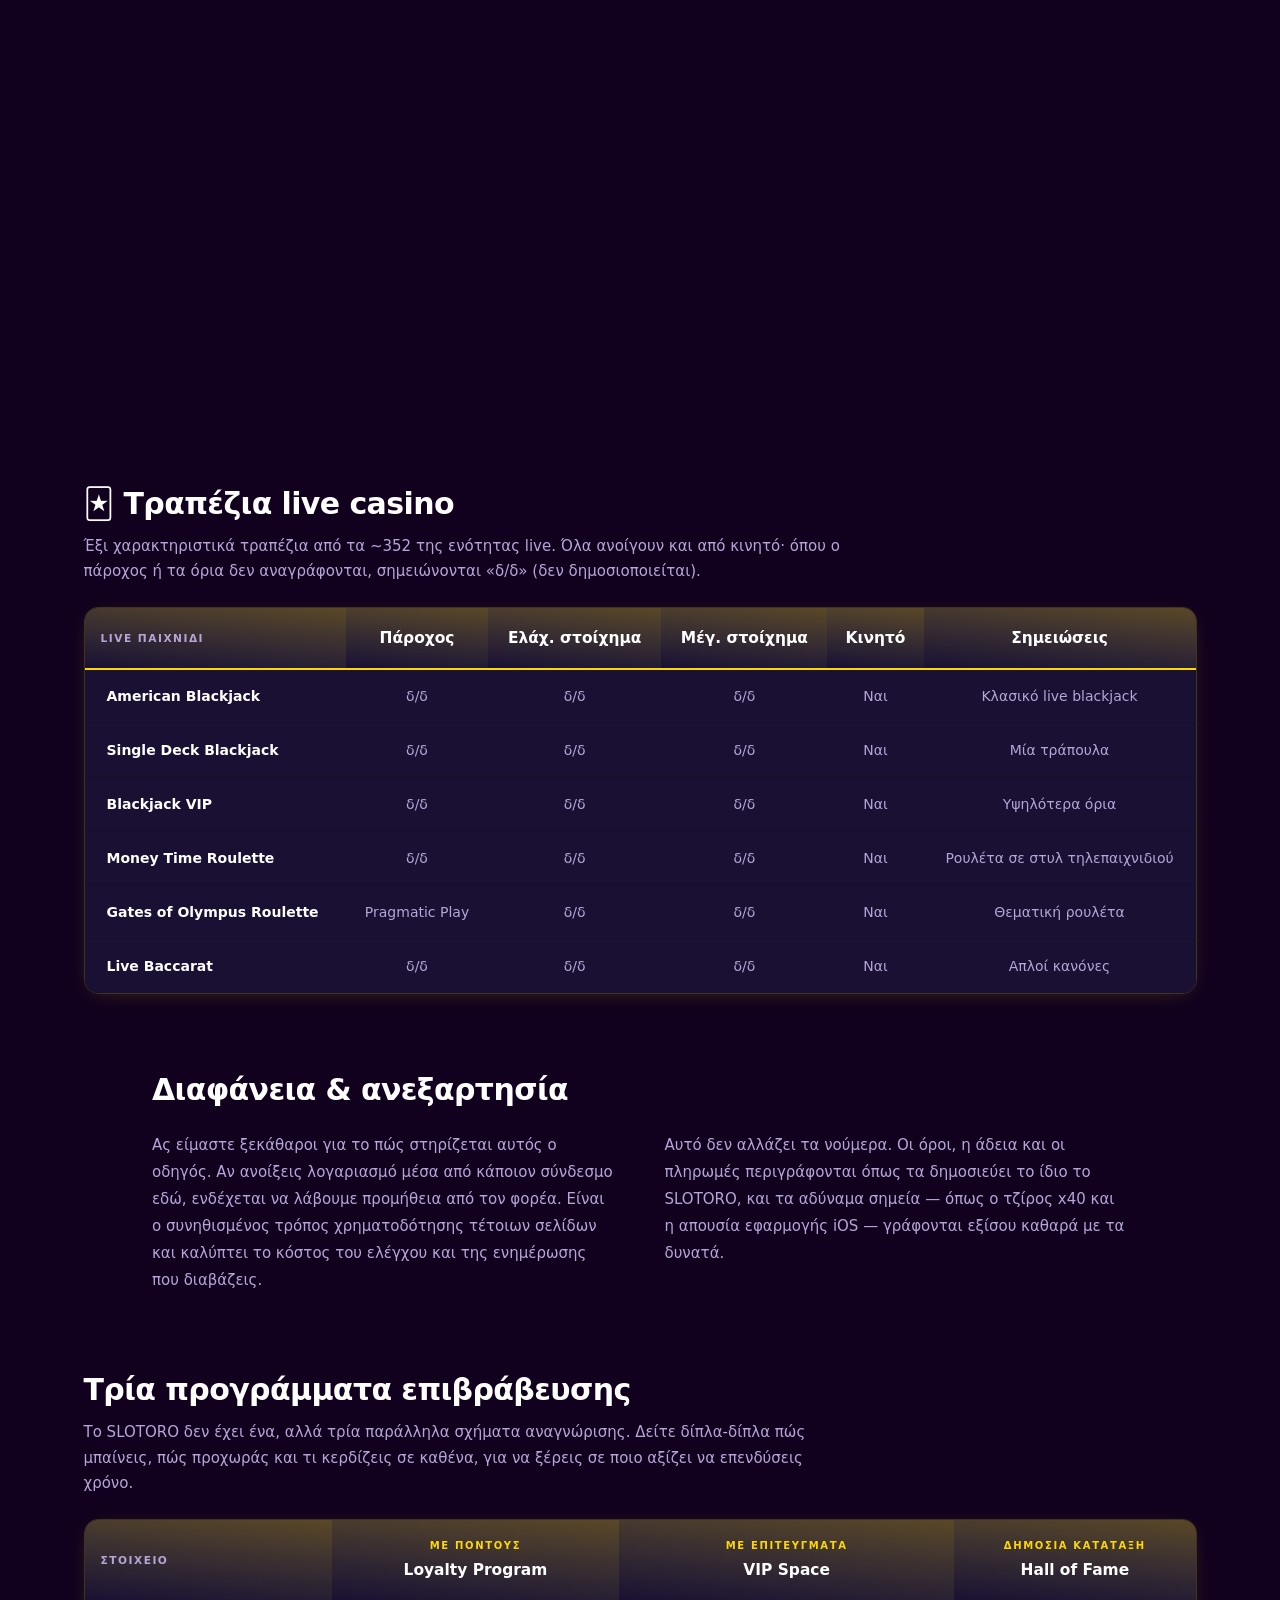
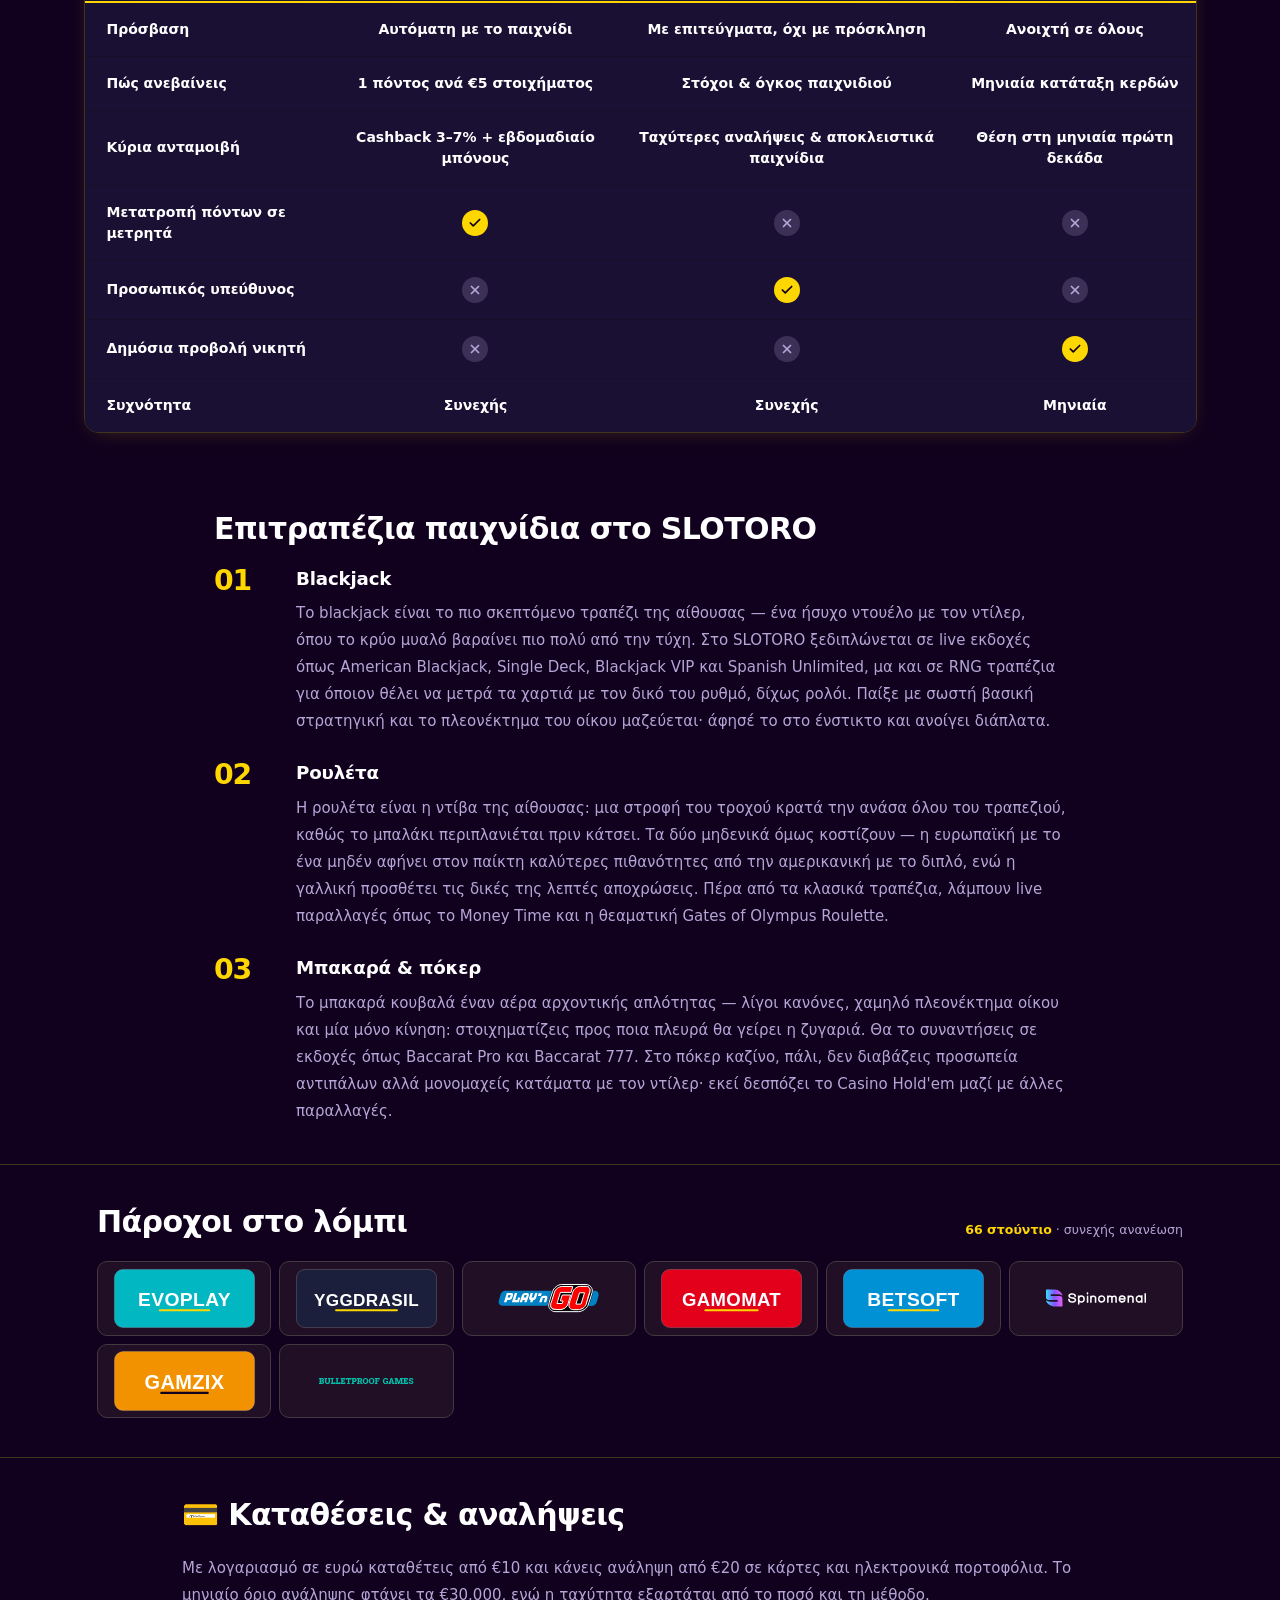
==== commit 715f9287: "Cross-link SLOTORO country sites Footer country switcher, reciprocal hreflang with x-default, og:loc" ====
--- a/index.html
+++ b/index.html
@@ -9,6 +9,25 @@
 <link rel="stylesheet" href="css/index.css">
 <link rel="icon" type="image/svg+xml" href="favicon.svg">
 <link rel="canonical" href="https://lerixxi.github.io/slotoro-hellas/">
+<!-- GEO-LINKS:hreflang -->
+<link rel="alternate" hreflang="en" href="https://lerixxi.github.io/slotoro-casino/">
+<link rel="alternate" hreflang="pl-PL" href="https://lerixxi.github.io/slotoro-polska/">
+<link rel="alternate" hreflang="de-DE" href="https://lerixxi.github.io/slotoro-deutschland/">
+<link rel="alternate" hreflang="bg-BG" href="https://lerixxi.github.io/slotoro-bulgaria/">
+<link rel="alternate" hreflang="it-IT" href="https://lerixxi.github.io/slotoro-italia/">
+<link rel="alternate" hreflang="ro-RO" href="https://lerixxi.github.io/slotoro-romania/">
+<link rel="alternate" hreflang="el-GR" href="https://lerixxi.github.io/slotoro-hellas/">
+<link rel="alternate" hreflang="lt-LT" href="https://lerixxi.github.io/slotoro-lietuva/">
+<link rel="alternate" hreflang="x-default" href="https://lerixxi.github.io/slotoro-casino/">
+<meta property="og:locale" content="el_GR">
+<meta property="og:locale:alternate" content="en_US">
+<meta property="og:locale:alternate" content="pl_PL">
+<meta property="og:locale:alternate" content="de_DE">
+<meta property="og:locale:alternate" content="bg_BG">
+<meta property="og:locale:alternate" content="it_IT">
+<meta property="og:locale:alternate" content="ro_RO">
+<meta property="og:locale:alternate" content="lt_LT">
+<!-- /GEO-LINKS:hreflang -->
 <meta property="og:type" content="website">
 <meta property="og:url" content="https://lerixxi.github.io/slotoro-hellas/">
 <meta property="og:title" content="SLOTORO Καζίνο Ελλάδα – Μπόνους, Φρι Σπιν &amp; Παιχνίδια">
@@ -1035,7 +1054,20 @@
       </nav>
       <div class="xq55-pay"><img class="ar-pay-logo" src="img/payments/visa.svg" alt="Πληρωμή με κάρτα Visa" loading="lazy"><img class="ar-pay-logo" src="img/payments/mastercard.svg" alt="Πληρωμή με κάρτα Mastercard" loading="lazy"><img class="ar-pay-logo" src="img/payments/skrill.svg" alt="Πληρωμή μέσω Skrill" loading="lazy"><img class="ar-pay-logo" src="img/payments/neteller.svg" alt="Πληρωμή μέσω Neteller" loading="lazy"><img class="ar-pay-logo" src="img/payments/tether.svg" alt="Πληρωμή με Tether (USDT)" loading="lazy"><img class="ar-pay-logo" src="img/payments/bitcoin.svg" alt="Πληρωμή με Bitcoin" loading="lazy"><img class="ar-pay-logo" src="img/payments/ethereum.svg" alt="Πληρωμή με Ethereum" loading="lazy"></div>
     </div>
-    <div class="xq55-bottom">
+        <nav class="geo-links" data-geo-links aria-label="Το SLOTORO σε άλλες χώρες">
+          <p class="geo-links__title">Το SLOTORO σε άλλες χώρες</p>
+          <ul class="geo-links__list">
+            <li><a class="geo-links__item" href="https://lerixxi.github.io/slotoro-casino/" hreflang="en" lang="en"><svg class="geo-links__flag" viewBox="0 0 30 30" width="18" height="18" aria-hidden="true" focusable="false" preserveAspectRatio="xMidYMid slice"><rect width="30" height="30" fill="#2c2245"/><g fill="none" stroke="#ffd700" stroke-width="1.8"><circle cx="15" cy="15" r="9"/><ellipse cx="15" cy="15" rx="4" ry="9"/><path d="M6 15h18M7.5 10.5h15M7.5 19.5h15"/></g></svg><span>SLOTORO International</span></a></li>
+            <li><a class="geo-links__item" href="https://lerixxi.github.io/slotoro-polska/" hreflang="pl-PL" lang="pl-PL"><svg class="geo-links__flag" viewBox="0 0 30 30" width="18" height="18" aria-hidden="true" focusable="false" preserveAspectRatio="xMidYMid slice"><rect x="0" y="0.000" width="30" height="15.050" fill="#ffffff"/><rect x="0" y="15.000" width="30" height="15.050" fill="#dc143c"/></svg><span>SLOTORO Polska</span></a></li>
+            <li><a class="geo-links__item" href="https://lerixxi.github.io/slotoro-deutschland/" hreflang="de-DE" lang="de-DE"><svg class="geo-links__flag" viewBox="0 0 30 30" width="18" height="18" aria-hidden="true" focusable="false" preserveAspectRatio="xMidYMid slice"><rect x="0" y="0.000" width="30" height="10.050" fill="#000000"/><rect x="0" y="10.000" width="30" height="10.050" fill="#dd0000"/><rect x="0" y="20.000" width="30" height="10.050" fill="#ffce00"/></svg><span>SLOTORO Deutschland</span></a></li>
+            <li><a class="geo-links__item" href="https://lerixxi.github.io/slotoro-bulgaria/" hreflang="bg-BG" lang="bg-BG"><svg class="geo-links__flag" viewBox="0 0 30 30" width="18" height="18" aria-hidden="true" focusable="false" preserveAspectRatio="xMidYMid slice"><rect x="0" y="0.000" width="30" height="10.050" fill="#ffffff"/><rect x="0" y="10.000" width="30" height="10.050" fill="#00966e"/><rect x="0" y="20.000" width="30" height="10.050" fill="#d62612"/></svg><span>SLOTORO България</span></a></li>
+            <li><a class="geo-links__item" href="https://lerixxi.github.io/slotoro-italia/" hreflang="it-IT" lang="it-IT"><svg class="geo-links__flag" viewBox="0 0 30 30" width="18" height="18" aria-hidden="true" focusable="false" preserveAspectRatio="xMidYMid slice"><rect x="0.000" y="0" width="10.050" height="30" fill="#009246"/><rect x="10.000" y="0" width="10.050" height="30" fill="#ffffff"/><rect x="20.000" y="0" width="10.050" height="30" fill="#ce2b37"/></svg><span>SLOTORO Italia</span></a></li>
+            <li><a class="geo-links__item" href="https://lerixxi.github.io/slotoro-romania/" hreflang="ro-RO" lang="ro-RO"><svg class="geo-links__flag" viewBox="0 0 30 30" width="18" height="18" aria-hidden="true" focusable="false" preserveAspectRatio="xMidYMid slice"><rect x="0.000" y="0" width="10.050" height="30" fill="#002b7f"/><rect x="10.000" y="0" width="10.050" height="30" fill="#fcd116"/><rect x="20.000" y="0" width="10.050" height="30" fill="#ce1126"/></svg><span>SLOTORO România</span></a></li>
+            <li><span class="geo-links__item is-current" aria-current="page" lang="el-GR"><svg class="geo-links__flag" viewBox="0 0 30 30" width="18" height="18" aria-hidden="true" focusable="false" preserveAspectRatio="xMidYMid slice"><rect x="0" y="0.000" width="30" height="3.383" fill="#0d5eaf"/><rect x="0" y="3.333" width="30" height="3.383" fill="#fff"/><rect x="0" y="6.667" width="30" height="3.383" fill="#0d5eaf"/><rect x="0" y="10.000" width="30" height="3.383" fill="#fff"/><rect x="0" y="13.333" width="30" height="3.383" fill="#0d5eaf"/><rect x="0" y="16.667" width="30" height="3.383" fill="#fff"/><rect x="0" y="20.000" width="30" height="3.383" fill="#0d5eaf"/><rect x="0" y="23.333" width="30" height="3.383" fill="#fff"/><rect x="0" y="26.667" width="30" height="3.383" fill="#0d5eaf"/><rect width="16.67" height="16.67" fill="#0d5eaf"/><rect x="6.67" width="3.33" height="16.67" fill="#fff"/><rect y="6.67" width="16.67" height="3.33" fill="#fff"/></svg><span>SLOTORO Ελλάδα</span></span></li>
+            <li><a class="geo-links__item" href="https://lerixxi.github.io/slotoro-lietuva/" hreflang="lt-LT" lang="lt-LT"><svg class="geo-links__flag" viewBox="0 0 30 30" width="18" height="18" aria-hidden="true" focusable="false" preserveAspectRatio="xMidYMid slice"><rect x="0" y="0.000" width="30" height="10.050" fill="#fdb913"/><rect x="0" y="10.000" width="30" height="10.050" fill="#006a44"/><rect x="0" y="20.000" width="30" height="10.050" fill="#c1272d"/></svg><span>SLOTORO Lietuva</span></a></li>
+          </ul>
+        </nav>
+        <div class="xq55-bottom">
       <span class="xq55-copy">
         &copy; 2026 SLOTORO &middot; Παίξε υπεύθυνα &middot; Wiraon B.V.
         <span class="ar-badge-age" data-slot="label">18+</span>
--- a/css/index.css
+++ b/css/index.css
@@ -1283,3 +1283,16 @@
     font-size: 11px !important;
   }
 }
+
+/* GEO-LINKS: country switcher in the footer (shared across SLOTORO satellites) */
+.geo-links{margin:28px 0 8px;padding:20px;border:1px solid rgba(180,166,214,.18);border-radius:12px;background:rgba(44,34,69,.45)}
+.geo-links__title{margin:0 0 14px;font-size:14px;font-weight:700;letter-spacing:.02em;text-align:center;color:var(--c-text,#fff)}
+.geo-links__list{display:flex;flex-wrap:wrap;justify-content:center;gap:8px;margin:0;padding:0;list-style:none}
+.geo-links__item{display:inline-flex;align-items:center;gap:8px;min-height:36px;padding:7px 14px;border:1px solid rgba(180,166,214,.22);border-radius:8px;background:var(--c-surface,#1a1033);color:var(--c-text,#fff);font-size:13px;font-weight:600;line-height:1.2;text-decoration:none;white-space:nowrap;transition:border-color .15s,color .15s,background-color .15s}
+a.geo-links__item:hover,a.geo-links__item:focus-visible{border-color:var(--c-accent,#ffd700);color:var(--c-accent,#ffd700);outline:none}
+.geo-links__item.is-current{border-color:var(--c-accent,#ffd700);background:rgba(255,215,0,.08);color:var(--c-accent,#ffd700);cursor:default}
+.geo-links__flag{flex:none;width:18px;height:18px;border-radius:50%;box-shadow:0 0 0 1px rgba(255,255,255,.18)}
+@media (max-width:480px){.geo-links{padding:16px 12px}.geo-links__title{text-align:left}.geo-links__list{justify-content:flex-start}.geo-links__item{font-size:12px;padding:6px 10px}}
+/* long localized copyright lines must wrap on phones instead of widening the page */
+@media (max-width:600px){[data-component="footer"] [class$="-copy"]{white-space:normal;flex-wrap:wrap;justify-content:center;text-align:center}}
+/* /GEO-LINKS */
